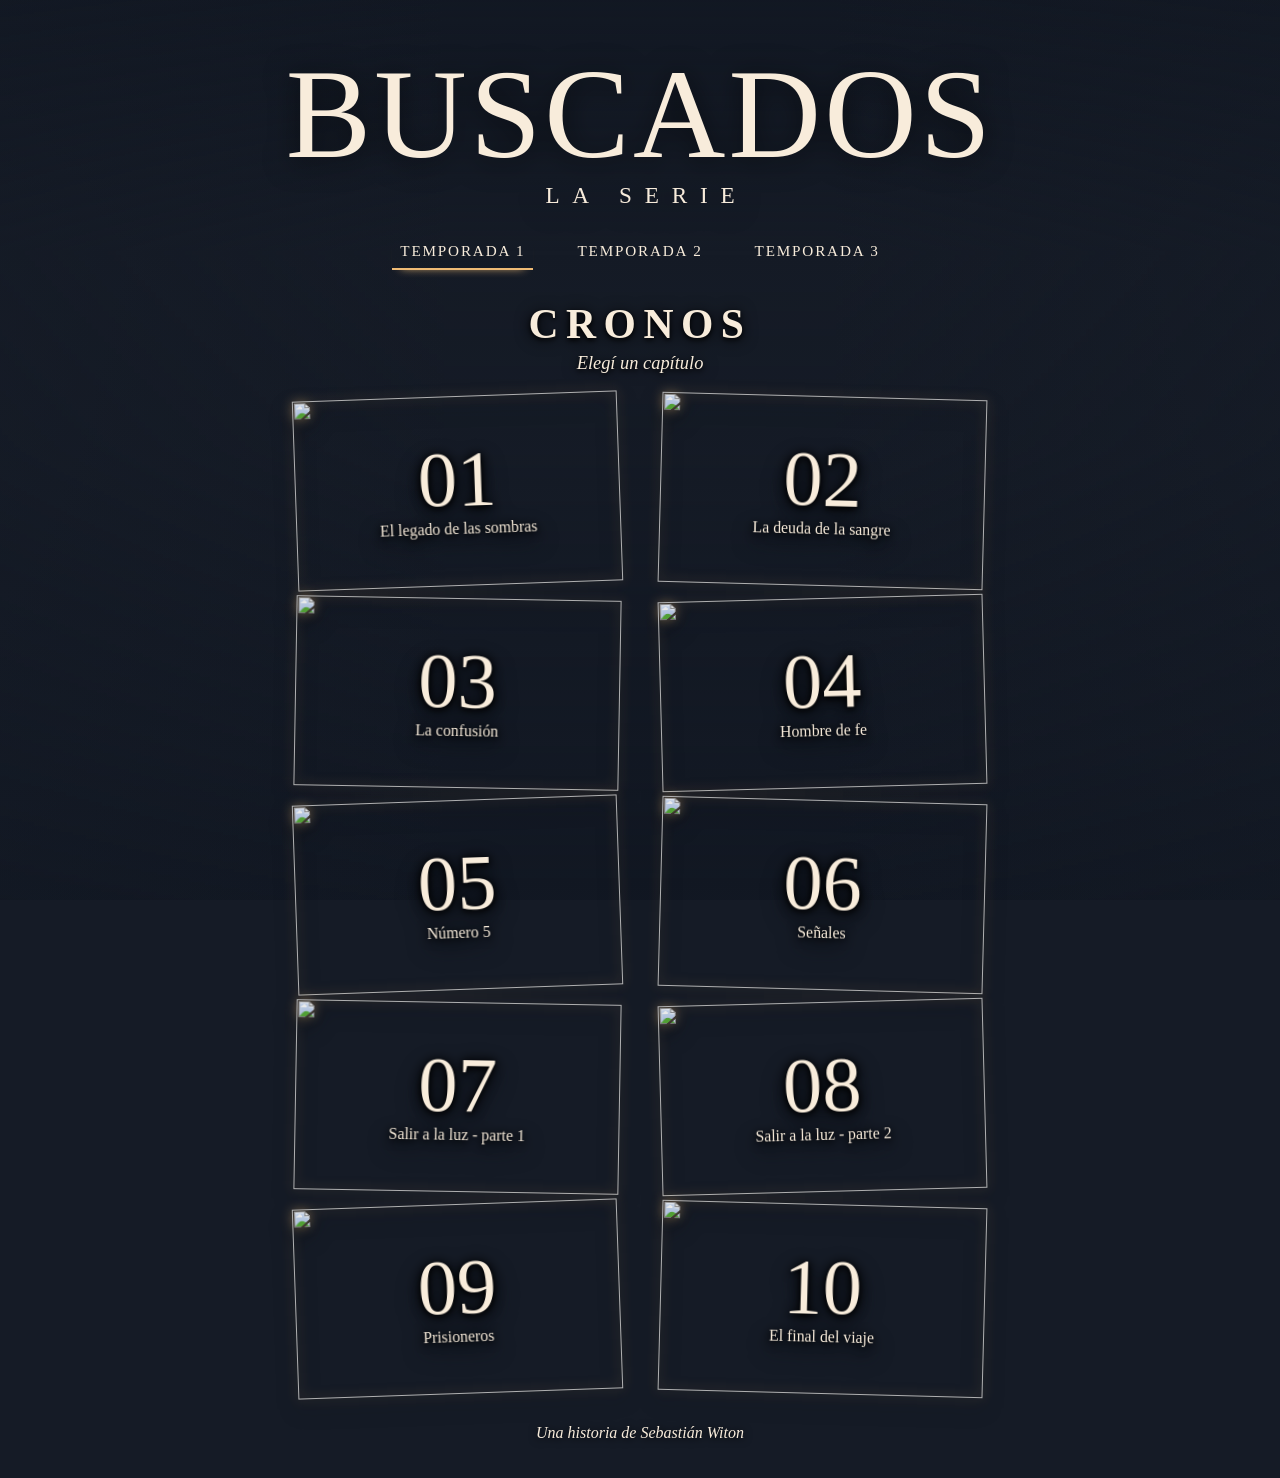
==== index.html @ e41c4802 "Add files via upload" ====
<!doctype html>
<html lang="es-AR">
<meta charset="utf-8">
<meta name="viewport" content="width=device-width,initial-scale=1">
<meta name="theme-color" content="#151b26">
<meta name="description" content="BUSCADOS, la serie. Tres temporadas de una historia de Sebastián Witon.">
<title>BUSCADOS — La serie</title>
<link rel="stylesheet" href="style.css">
<header class="mast">
 <a class="wordmark" href="#temporada/1" aria-label="Buscados, inicio">BUSCADOS<span>LA SERIE</span></a>
 <nav aria-label="Temporadas" id="seasons"></nav>
</header>
<div class="landscape" aria-hidden="true"></div>
<main id="catalog"></main>
<main id="reader" hidden></main>
<footer>Una historia de Sebastián Witon</footer>
<noscript>Activá JavaScript para abrir los capítulos.</noscript>
<script src="chapters.js" defer></script>
<script src="app.js" defer></script>
</html>
---- style.css ----
:root{color-scheme:dark;--ink:#f8ecdb;--accent:#efbb75;--rgb:239,187,117;--land:url(assets/land1.webp);font-family:Georgia,'Times New Roman',serif;background:#151b26;color:var(--ink)}
*{box-sizing:border-box}body{margin:0;min-height:100vh;isolation:isolate}.landscape{position:fixed;inset:0;z-index:-2;background-image:linear-gradient(180deg,#10162199 0%,transparent 28%,#151b2620 50%,#101621a8 100%),var(--land);background-size:cover;background-position:center 54%}.landscape:after{content:"";position:absolute;inset:0;background:linear-gradient(to right,#151b2640,transparent 35%,transparent 65%,#151b2640)}[hidden]{display:none!important}
a{color:inherit}button,a{-webkit-tap-highlight-color:transparent}a:focus-visible{outline:2px solid var(--accent);outline-offset:5px}.mast{text-align:center;padding:clamp(24px,5vw,60px) 10px 12px}.wordmark{display:inline-block;text-decoration:none;font-size:clamp(3rem,12vw,8rem);line-height:.85;letter-spacing:.025em;text-shadow:0 3px 28px #0009}.wordmark span{display:block;font-size:clamp(.85rem,2.7vw,1.45rem);letter-spacing:.55em;padding:.75em 0 .35em .55em}.mast nav{display:flex;justify-content:center;gap:clamp(4px,4vw,36px);margin-top:18px}.mast nav a{padding:10px 8px 8px;text-transform:uppercase;font-size:clamp(.72rem,2.8vw,.95rem);letter-spacing:.12em;text-decoration:none;border-bottom:2px solid transparent}.mast nav a[aria-current]{border-color:var(--accent);box-shadow:0 7px 10px -9px var(--accent)}
#catalog,#reader{max-width:840px;margin:auto;padding:0 18px}.intro{text-align:center;text-shadow:0 2px 15px #000,0 2px 5px #000}.intro h1{font-size:clamp(1.5rem,5vw,2.6rem);letter-spacing:.18em;text-transform:uppercase;margin:18px 0 5px}.intro p{font-size:1.15rem;font-style:italic;margin:0 0 22px}.grid{display:grid;grid-template-columns:repeat(2,minmax(0,1fr));gap:12px clamp(8px,4vw,40px);max-width:690px;margin:auto}.grid.odd .crystal:last-child{grid-column:1/-1;width:calc((100% - clamp(8px,4vw,40px))/2);justify-self:center}
.crystal{position:relative;min-height:clamp(116px,24vw,190px);display:grid;place-items:center;text-align:center;text-decoration:none;filter:drop-shadow(0 9px 9px #070a10ad);transition:transform .38s ease,filter .38s ease;transform:rotate(var(--tilt))}.crystal svg,.crystal .glass{position:absolute;inset:0;width:100%;height:100%;pointer-events:none}.crystal .glass{object-fit:fill;filter:drop-shadow(0 0 6px rgba(var(--rgb),.55))}.crystal .gemtext{position:relative;display:grid;gap:5px;width:79%;justify-items:center;text-shadow:0 2px 6px #000,0 0 12px #000}.number{font-size:clamp(2.5rem,8vw,4.9rem);line-height:.9}.name{font-size:clamp(.74rem,2.6vw,.99rem);line-height:1.15}.crystal:is(:hover,:focus-visible){transform:translateY(-7px) rotate(0) scale(1.035);filter:drop-shadow(0 4px 15px rgba(var(--rgb),.68))}.crystal:active{transform:scale(.97)}
.readbar,.readend{display:flex;align-items:center;gap:10px;justify-content:space-between;flex-wrap:wrap}.readbar{margin-top:18px}.pill{display:inline-block;padding:10px 15px;border-radius:99px;background:#14181eea;border:1px solid #dbbe8e6b;text-decoration:none;font-size:.94rem}.pill:hover{border-color:var(--accent)}.paper{margin:14px auto 20px;background:#151920f2;border:1px solid #dfc4914d;border-radius:17px;padding:clamp(20px,6vw,66px);box-shadow:0 18px 65px #0007;overflow:hidden}.eyebrow{font:600 .81rem system-ui,sans-serif;color:var(--accent);letter-spacing:.14em;text-transform:uppercase}.paper h1{font-size:clamp(2rem,7vw,3.85rem);line-height:1.04;margin:.25em 0 .48em}.script{max-width:62ch;margin:auto;font-size:clamp(1.08rem,3.3vw,1.25rem);line-height:1.65}.script p{margin:.72em 0;overflow-wrap:break-word}.script .time{color:var(--accent);margin-top:2.1em;font:600 .84rem system-ui,sans-serif;letter-spacing:.08em}.script .scene{font-weight:bold}.script .speaker{color:var(--accent);text-align:center;font:600 .92rem system-ui,sans-serif;letter-spacing:.07em;margin-bottom:.1em}.script .speech{margin:.12em 0 .9em;padding-inline:clamp(20px,8vw,83px)}figure{margin:1.5em 0}figure img{width:100%;height:auto;border-radius:8px;display:block}.readend{border-top:1px solid #dfc4914d;padding-top:20px;margin-top:36px}footer{text-align:center;font-style:italic;padding:30px 12px 36px;text-shadow:0 1px 8px #000}.arrive{animation:arrive .65s cubic-bezier(.19,.68,.28,1) both}@keyframes arrive{from{opacity:0;transform:translateY(12px)}to{opacity:1;transform:none}}.veil{position:fixed;inset:0;pointer-events:none;z-index:8;background:radial-gradient(ellipse at center,rgba(var(--rgb),.23),transparent 66%);animation:veil .68s ease-out both}@keyframes veil{0%,100%{opacity:0}28%{opacity:1}}
@media(prefers-reduced-motion:reduce){*,*::before,*::after{animation:none!important;transition:none!important;scroll-behavior:auto!important}}
[data-season="2"] .crystal .glass{filter:hue-rotate(153deg) saturate(.7) drop-shadow(0 0 6px #9ce2f066)}[data-season="3"] .crystal .glass{filter:hue-rotate(-14deg) saturate(1.2) drop-shadow(0 0 6px #ffae7366)}.crystal:hover .glass,.crystal:focus-visible .glass{opacity:1}.glass{opacity:.91}.paper{background:linear-gradient(145deg,#151920d9,#151920ef 38%,#151920f6)}
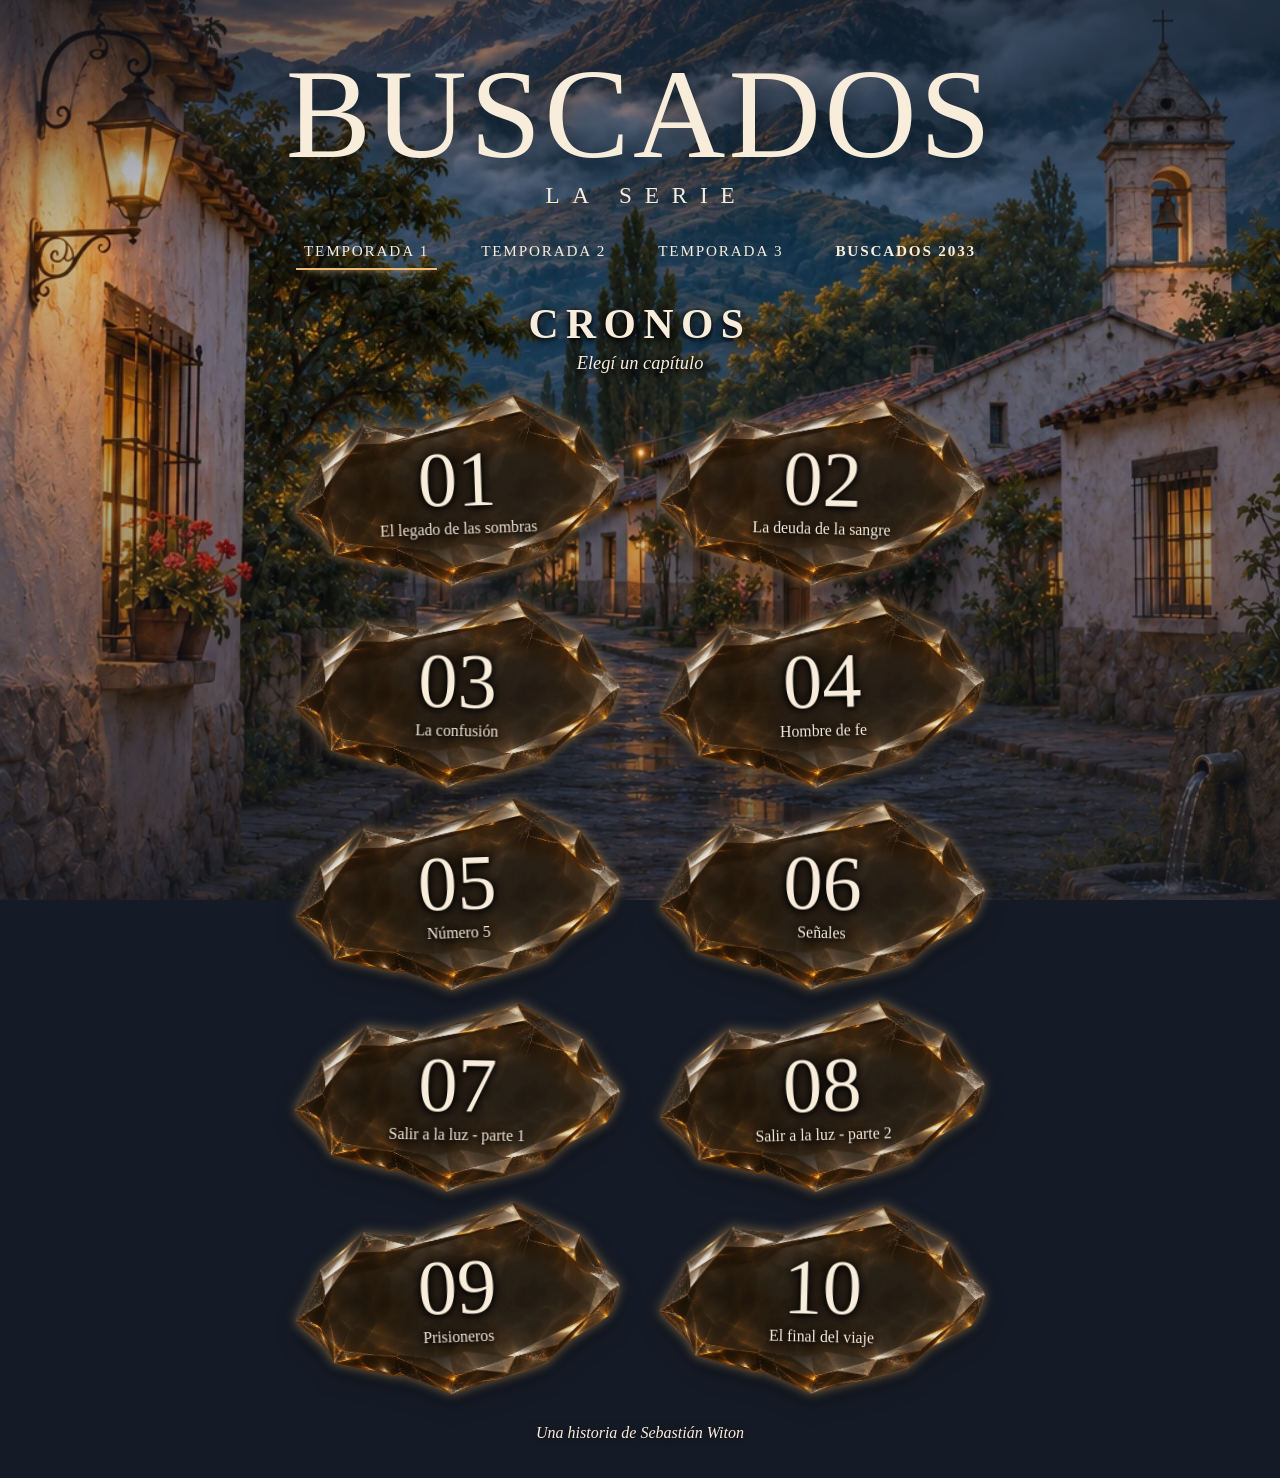
==== commit 73055da6: "Add files via upload" ====
--- a/index.html
+++ b/index.html
@@ -3,9 +3,20 @@
 <meta charset="utf-8">
 <meta name="viewport" content="width=device-width,initial-scale=1">
 <meta name="theme-color" content="#151b26">
-<meta name="description" content="BUSCADOS, la serie. Tres temporadas de una historia de Sebastián Witon.">
+<meta name="description" content="BUSCADOS, la serie. Las tres temporadas originales y BUSCADOS 2033, de Sebastián Witon.">
 <title>BUSCADOS — La serie</title>
-<link rel="stylesheet" href="style.css">
+<style>
+:root{color-scheme:dark;--ink:#f8ecdb;--accent:#efbb75;--rgb:239,187,117;--land:none;font-family:Georgia,'Times New Roman',serif;background:#151b26;color:var(--ink)}
+*{box-sizing:border-box}body{margin:0;min-height:100vh;isolation:isolate}.landscape{position:fixed;inset:0;z-index:-2;background-image:linear-gradient(180deg,#10162199 0%,transparent 28%,#151b2620 50%,#101621a8 100%),var(--land);background-size:cover;background-position:center 54%}.landscape:after{content:"";position:absolute;inset:0;background:linear-gradient(to right,#151b2640,transparent 35%,transparent 65%,#151b2640)}[hidden]{display:none!important}
+a{color:inherit}button,a{-webkit-tap-highlight-color:transparent}a:focus-visible{outline:2px solid var(--accent);outline-offset:5px}.mast{text-align:center;padding:clamp(24px,5vw,60px) 10px 12px}.wordmark{display:inline-block;text-decoration:none;font-size:clamp(3rem,12vw,8rem);line-height:.85;letter-spacing:.025em;text-shadow:0 3px 28px #0009}.wordmark span{display:block;font-size:clamp(.85rem,2.7vw,1.45rem);letter-spacing:.55em;padding:.75em 0 .35em .55em}.mast nav{display:flex;justify-content:center;gap:clamp(4px,4vw,36px);margin-top:18px}.mast nav a{padding:10px 8px 8px;text-transform:uppercase;font-size:clamp(.72rem,2.8vw,.95rem);letter-spacing:.12em;text-decoration:none;border-bottom:2px solid transparent}.mast nav a[aria-current]{border-color:var(--accent);box-shadow:0 7px 10px -9px var(--accent)}
+#catalog,#reader{max-width:840px;margin:auto;padding:0 18px}.intro{text-align:center;text-shadow:0 2px 15px #000,0 2px 5px #000}.intro h1{font-size:clamp(1.5rem,5vw,2.6rem);letter-spacing:.18em;text-transform:uppercase;margin:18px 0 5px}.intro p{font-size:1.15rem;font-style:italic;margin:0 0 22px}.grid{display:grid;grid-template-columns:repeat(2,minmax(0,1fr));gap:12px clamp(8px,4vw,40px);max-width:690px;margin:auto}.grid.odd .crystal:last-child{grid-column:1/-1;width:calc((100% - clamp(8px,4vw,40px))/2);justify-self:center}
+.crystal{position:relative;min-height:clamp(116px,24vw,190px);display:grid;place-items:center;text-align:center;text-decoration:none;filter:drop-shadow(0 9px 9px #070a10ad);transition:transform .38s ease,filter .38s ease;transform:rotate(var(--tilt))}.crystal svg,.crystal .glass{position:absolute;inset:0;width:100%;height:100%;pointer-events:none}.crystal .glass{object-fit:fill;filter:drop-shadow(0 0 6px rgba(var(--rgb),.55))}.crystal .gemtext{position:relative;display:grid;gap:5px;width:79%;justify-items:center;text-shadow:0 2px 6px #000,0 0 12px #000}.number{font-size:clamp(2.5rem,8vw,4.9rem);line-height:.9}.name{font-size:clamp(.74rem,2.6vw,.99rem);line-height:1.15}.crystal:is(:hover,:focus-visible){transform:translateY(-7px) rotate(0) scale(1.035);filter:drop-shadow(0 4px 15px rgba(var(--rgb),.68))}.crystal:active{transform:scale(.97)}
+.readbar,.readend{display:flex;align-items:center;gap:10px;justify-content:space-between;flex-wrap:wrap}.readbar{margin-top:18px}.pill{display:inline-block;padding:10px 15px;border-radius:99px;background:#14181eea;border:1px solid #dbbe8e6b;text-decoration:none;font-size:.94rem}.pill:hover{border-color:var(--accent)}.paper{margin:14px auto 20px;background:#151920f2;border:1px solid #dfc4914d;border-radius:17px;padding:clamp(20px,6vw,66px);box-shadow:0 18px 65px #0007;overflow:hidden}.eyebrow{font:600 .81rem system-ui,sans-serif;color:var(--accent);letter-spacing:.14em;text-transform:uppercase}.paper h1{font-size:clamp(2rem,7vw,3.85rem);line-height:1.04;margin:.25em 0 .48em}.script{max-width:62ch;margin:auto;font-size:clamp(1.08rem,3.3vw,1.25rem);line-height:1.65}.script p{margin:.72em 0;overflow-wrap:break-word}.script .time{color:var(--accent);margin-top:2.1em;font:600 .84rem system-ui,sans-serif;letter-spacing:.08em}.script .scene{font-weight:bold}.script .speaker{color:var(--accent);text-align:center;font:600 .92rem system-ui,sans-serif;letter-spacing:.07em;margin-bottom:.1em}.script .speech{margin:.12em 0 .9em;padding-inline:clamp(20px,8vw,83px)}figure{margin:1.5em 0}figure img{width:100%;height:auto;border-radius:8px;display:block}.readend{border-top:1px solid #dfc4914d;padding-top:20px;margin-top:36px}footer{text-align:center;font-style:italic;padding:30px 12px 36px;text-shadow:0 1px 8px #000}.arrive{animation:arrive .65s cubic-bezier(.19,.68,.28,1) both}@keyframes arrive{from{opacity:0;transform:translateY(12px)}to{opacity:1;transform:none}}.veil{position:fixed;inset:0;pointer-events:none;z-index:8;background:radial-gradient(ellipse at center,rgba(var(--rgb),.23),transparent 66%);animation:veil .68s ease-out both}@keyframes veil{0%,100%{opacity:0}28%{opacity:1}}
+@media(prefers-reduced-motion:reduce){*,*::before,*::after{animation:none!important;transition:none!important;scroll-behavior:auto!important}}
+[data-season="2"] .crystal .glass{filter:hue-rotate(153deg) saturate(.7) drop-shadow(0 0 6px #9ce2f066)}[data-season="3"] .crystal .glass{filter:hue-rotate(-14deg) saturate(1.2) drop-shadow(0 0 6px #ffae7366)}.crystal:hover .glass,.crystal:focus-visible .glass{opacity:1}.glass{opacity:.91}.paper{background:linear-gradient(145deg,#151920d9,#151920ef 38%,#151920f6)} 
+
+.mast nav{flex-wrap:wrap}.mast nav a{white-space:nowrap}.mast nav a:last-child{font-weight:bold}[data-season="4"] .landscape{filter:hue-rotate(-12deg) saturate(.75)}[data-season="4"] .crystal .glass{filter:hue-rotate(155deg) drop-shadow(0 0 7px #a9dcdd77)}@media(max-width:520px){.mast nav{column-gap:4px;row-gap:4px}.mast nav a{padding-inline:7px;font-size:clamp(.68rem,2.6vw,.83rem);letter-spacing:.07em}}
+</style>
 <header class="mast">
  <a class="wordmark" href="#temporada/1" aria-label="Buscados, inicio">BUSCADOS<span>LA SERIE</span></a>
  <nav aria-label="Temporadas" id="seasons"></nav>
@@ -15,6 +26,72 @@
 <main id="reader" hidden></main>
 <footer>Una historia de Sebastián Witon</footer>
 <noscript>Activá JavaScript para abrir los capítulos.</noscript>
-<script src="chapters.js" defer></script>
-<script src="app.js" defer></script>
+<script>
+window.BUSCADOS = [[{"title":"El legado de las sombras","blocks":[["time","00:00 – 01:20"],["scene","APERTURA – INT. DEPARTAMENTO DE FLORENCIA – NOCHE"],["text","NEGRO TOTAL."],["text","Primero escuchamos la lluvia. Después, un trueno."],["text","La imagen aparece de a poco: una ventana golpeada por el agua, luces de la ciudad deformadas detrás del vidrio y, reflejada en él, FLORENCIA. Está inmóvil, con la mirada perdida."],["text","La cámara se aleja lentamente. El departamento está casi a oscuras. Hay flores todavía envueltas, una prenda negra sobre una silla y un sobre del cementerio apoyado sobre la mesa."],["text","Flor sostiene una taza que ya está fría. No bebe."],["text","Otro trueno."],["text","Durante un segundo, la luz del departamento titila."],["text","Flor levanta la mirada."],["text","CORTE RÁPIDO."],["text","Un hombre mayor respirando con dificultad."],["text","CORTE."],["text","Una mano apretando la de Flor."],["text","CORTE."],["text","Un papel viejo con un nombre escrito varias veces: CRONOS."],["text","CORTE A NEGRO."],["text","Entra lentamente una música grave, íntima, con piano aislado y cuerdas muy bajas."],["text","Sobre negro aparece el título dorado:"],["text","BUSCADOS"],["text","Un brillo breve atraviesa una de las letras."],["text","CORTE."],["time","01:20 – 04:40"],["scene","INT. HABITACIÓN DEL TÍO – DÍAS ANTES – TARDE"],["text","Una habitación cargada de libros, carpetas viejas y recortes. No parece la guarida de un investigador, sino el cuarto de alguien que pasó demasiado tiempo intentando ordenar una obsesión."],["text","El TÍO DE FLOR está acostado. Se lo ve deteriorado, agotado. A un lado de la cama hay papeles con dibujos de piedras, símbolos y anotaciones sobre reliquias antiguas."],["text","Flor entra con un vaso de agua y medicamentos."],["speaker","FLOR"],["speech","Tenés que descansar."],["text","El hombre no la mira. Tiene los ojos clavados en una carpeta abierta."],["speaker","TÍO"],["speech","No queda tiempo."],["speaker","FLOR"],["speech","Eso venís diciendo hace semanas."],["speaker","TÍO"],["speech","Porque hace semanas que nadie me escucha."],["text","Flor deja el vaso con un golpe un poco más fuerte de lo necesario."],["speaker","FLOR"],["speech","Yo te escucho. El problema es que cada día me contás una historia distinta."],["text","El tío gira la cabeza hacia ella."],["speaker","TÍO"],["speech","No son historias."],["speaker","FLOR"],["speech","Piedras que eligen personas. Pactos. Guardianes. Lugares que nadie conoce..."],["speaker","TÍO"],["speech","Vos tampoco conocías Cronos."],["speaker","FLOR"],["speech","Porque probablemente no existe."],["text","El hombre intenta incorporarse. Flor se acerca enseguida para ayudarlo."],["speaker","TÍO"],["speech","Existe."],["text","Pausa."],["speaker","TÍO"],["speech","Y ojalá nunca hubiese tenido que hablarte de ese lugar."],["text","Flor lo acomoda contra la almohada."],["speaker","FLOR"],["speech","Entonces no hablemos."],["speaker","TÍO"],["speech","Flor..."],["text","Ella intenta apartarse, pero él le toma la muñeca."],["speaker","TÍO"],["speech","Prometeme que cuando llegue el momento no vas a ignorar lo que veas."],["speaker","FLOR"],["speech","¿Qué voy a ver?"],["text","El hombre mira hacia los papeles."],["speaker","TÍO"],["speech","Algo que pensé que iba a terminar conmigo."],["speaker","FLOR"],["speech","No entiendo."],["speaker","TÍO"],["speech","Todavía no."],["text","Flor lo observa con una mezcla de preocupación y cansancio."],["speaker","FLOR"],["speech","¿Por qué vos? ¿Qué tenés que ver con todo esto?"],["text","El tío tarda demasiado en responder."],["speaker","TÍO"],["speech","Cometí errores."],["speaker","FLOR"],["speech","¿Qué errores?"],["speaker","TÍO"],["speech","Dejé pasar demasiado tiempo."],["text","Tose. Flor le alcanza el vaso."],["speaker","FLOR"],["speech","Basta por hoy."],["text","El tío bebe apenas."],["speaker","TÍO"],["speech","No. Hoy no."],["text","Saca fuerzas de donde casi no le quedan."],["speaker","TÍO"],["speech","Si alguna vez alguien te habla del diamante... escuchalo."],["text","Flor lo mira fijo."],["speaker","FLOR"],["speech","¿Qué diamante?"],["text","Él cierra los ojos. Parece haberse quedado dormido."],["speaker","FLOR"],["speech","Tío."],["text","Nada."],["text","Flor mira la carpeta. La cierra sin leerla."],["time","04:40 – 06:50"],["scene","INT. HABITACIÓN DEL TÍO – NOCHE"],["text","La misma habitación, horas después. Afuera llueve suavemente."],["text","El sonido de un reloj ocupa el silencio."],["text","Flor está sentada junto a la cama. El tío abre los ojos."],["speaker","TÍO"],["speech","Flor..."],["text","Ella se inclina."],["speaker","FLOR"],["speech","Estoy acá."],["text","El hombre busca su mano y la aprieta con una fuerza inesperada."],["speaker","TÍO"],["speech","No dejes que caiga en manos equivocadas."],["text","Flor frunce el ceño."],["speaker","FLOR"],["speech","¿Qué cosa?"],["speaker","TÍO"],["speech","El diamante."],["text","Él respira con dificultad."],["speaker","TÍO"],["speech","Está en Cronos."],["speaker","FLOR"],["speech","Otra vez Cronos..."],["speaker","TÍO"],["speech","Prometeme que vas a ir."],["text","Flor lo mira, incómoda."],["speaker","FLOR"],["speech","No podés pedirme que vaya a buscar algo que ni siquiera sé qué es."],["speaker","TÍO"],["speech","Es la única forma de salvarnos."],["speaker","FLOR"],["speech","¿Salvarnos de qué?"],["text","El tío no responde."],["speaker","FLOR"],["speech","Decime de qué."],["text","Él la mira directamente."],["speaker","TÍO"],["speech","Tenés que traerlo cueste lo que cueste."],["text","Flor siente miedo por primera vez. No por la historia, sino por la certeza en la mirada del hombre."],["speaker","FLOR"],["speech","¿Por qué yo?"],["text","Una pausa larga."],["speaker","TÍO"],["speech","Porque después de mí... te van a buscar a vos."],["text","Flor queda inmóvil."],["speaker","FLOR"],["speech","¿Quiénes?"],["text","El tío abre la boca, pero no llega a responder."],["text","Su mano pierde fuerza."],["speaker","FLOR"],["speech","Tío."],["text","Flor se acerca."],["speaker","FLOR"],["speech","Tío, mirame."],["text","El reloj sigue avanzando."],["text","El hombre exhala por última vez."],["text","Flor permanece sentada, todavía sosteniéndole la mano."],["text","No llora enseguida."],["text","Solo cuando comprende que ya no habrá respuesta, baja la cabeza sobre la cama."],["text","CORTE A NEGRO."],["time","06:50 – 08:20"],["scene","EXT. CEMENTERIO – TARDE"],["text","Cielo cubierto. Tierra húmeda."],["text","Un pequeño grupo de personas rodea una tumba recién abierta."],["text","Flor viste de negro. No presta atención a las palabras de despedida."],["text","Mira el ataúd descender."],["text","Las frases del tío regresan fragmentadas en su cabeza."],["speaker","TÍO (V.O.)"],["speech","Está en Cronos."],["speaker","TÍO (V.O.)"],["speech","No dejes que caiga en manos equivocadas."],["speaker","TÍO (V.O.)"],["speech","Te van a buscar a vos."],["text","Un puñado de tierra cae sobre la madera."],["text","Flor cierra los ojos."],["text","Cuando todos comienzan a retirarse, ella se queda."],["text","Mira la lápida todavía provisoria."],["speaker","FLOR"],["speech","¿Qué me estabas queriendo decir?"],["text","El viento mueve las ramas de los árboles."],["text","Nada responde."],["text","Flor se da vuelta para irse."],["text","A unos metros, cree ver a una MUJER MAYOR observándola entre las lápidas."],["text","Parpadea."],["text","Ya no hay nadie."],["text","Flor mira alrededor."],["text","Se obliga a seguir caminando."],["time","08:20 – 10:15"],["scene","INT. DEPARTAMENTO DE FLORENCIA – NOCHE"],["text","La tormenta de la apertura ya está sobre la ciudad."],["text","Flor entra al departamento, cierra la puerta y apoya las llaves."],["text","El silencio es brutal después del cementerio."],["text","Deja el abrigo mojado. En la mesa tiene una caja con algunas pertenencias de su tío."],["text","Duda antes de abrirla."],["text","Dentro hay fotografías familiares, un reloj, papeles doblados y una pequeña libreta."],["text","Flor hojea la libreta."],["text","No hay una explicación ordenada. Solo nombres, fechas, símbolos y frases sueltas."],["text","En varias páginas aparece la misma palabra: CRONOS."],["text","Flor pasa otra hoja."],["text","Un dibujo simple: cinco marcas alrededor de una forma geométrica brillante."],["text","Debajo: «No puede pertenecer a uno solo»."],["text","Flor resopla, frustrada."],["speaker","FLOR"],["speech","¿Qué hiciste?"],["text","Busca Cronos en el teléfono. Aparecen resultados confusos, lugares con nombres parecidos, mapas viejos y referencias poco claras."],["text","Nada que explique la obsesión."],["text","Un trueno sacude los vidrios."],["text","La luz titila."],["text","Flor mira hacia arriba."],["speaker","FLOR"],["speech","No, por favor."],["text","Las luces vuelven."],["text","Ella continúa revisando la caja."],["text","Encuentra un recorte muy antiguo sobre una joya desaparecida, sin fotografía clara."],["text","La luz vuelve a titilar."],["text","Esta vez tarda más en estabilizarse."],["text","El teléfono pierde señal."],["text","Flor lo golpea suavemente contra la palma."],["speaker","FLOR"],["speech","Dale..."],["text","La temperatura del departamento parece caer de golpe."],["text","Flor frota sus brazos."],["text","Se acerca a una ventana para comprobar si quedó abierta."],["text","Está cerrada."],["text","Su respiración empieza a verse apenas en el aire."],["text","Las luces se apagan."],["time","10:15 – 13:45"],["scene","INT. DEPARTAMENTO DE FLORENCIA – CONTINUACIÓN"],["text","OSCURIDAD."],["text","Flor enciende la linterna del teléfono."],["text","La pantalla parpadea y se apaga."],["speaker","FLOR"],["speech","Buenísimo."],["text","Busca a tientas un encendedor."],["text","Un sonido leve detrás de ella."],["text","Como una tela rozando el piso."],["text","Flor se queda quieta."],["speaker","FLOR"],["speech","¿Hola?"],["text","Silencio."],["text","Vuelve a escucharlo."],["text","Se da vuelta."],["text","En el centro de la sala empieza a formarse una silueta."],["text","No aparece de golpe. Primero es una mancha más oscura que la oscuridad. Después adquiere volumen."],["text","Una mujer mayor."],["text","CALIXTA."],["text","Lleva ropa de otra época, gastada, real, sin aspecto divino. En el pecho se distingue una antigua herida mortal, con una tenue fosforescencia alrededor."],["text","Flor retrocede hasta chocar contra una silla."],["speaker","FLOR"],["speech","¿Quién sos?"],["text","Calixta no avanza."],["speaker","CALIXTA"],["speech","No temas, Florencia."],["speaker","FLOR"],["speech","¿Cómo sabés mi nombre?"],["speaker","CALIXTA"],["speech","Porque te estaban esperando."],["text","Flor mira hacia la puerta."],["speaker","FLOR"],["speech","No te acerques."],["speaker","CALIXTA"],["speech","No vine a hacerte daño."],["speaker","FLOR"],["speech","Entonces andate."],["text","Calixta observa la caja con las cosas del tío."],["speaker","CALIXTA"],["speech","Él intentó prepararte."],["text","Flor se queda helada."],["speaker","FLOR"],["speech","¿Conocías a mi tío?"],["speaker","CALIXTA"],["speech","Conocía su lugar en esta historia."],["speaker","FLOR"],["speech","¿Qué historia?"],["text","Calixta la mira con tristeza."],["speaker","CALIXTA"],["speech","Una que empezó mucho antes que vos. Y que todavía no terminó."],["speaker","FLOR"],["speech","Si esto es alguna clase de broma..."],["speaker","CALIXTA"],["speech","Mi tiempo terminó."],["text","Pausa."],["speaker","CALIXTA"],["speech","Pero el tuyo apenas comienza."],["text","Flor traga saliva."],["text","Calixta abre lentamente una mano."],["text","Sobre su palma aparece un dije metálico."],["text","Viejo. Oscuro. Pesado."],["text","Tiene grabada una inscripción."],["speaker","FLOR"],["speech","¿Qué es eso?"],["speaker","CALIXTA"],["speech","Tu señal."],["text","El dije se eleva apenas."],["text","Flor da otro paso hacia atrás."],["speaker","FLOR"],["speech","No."],["text","La pieza avanza lentamente por el aire."],["speaker","FLOR"],["speech","¡No!"],["text","El dije llega hasta ella y cae contra su pecho."],["text","Flor lo atrapa por reflejo."],["text","Está helado."],["text","Un segundo después, quema."],["speaker","FLOR"],["speech","¡Ah!"],["text","Lo suelta, pero la cadena ya ha quedado alrededor de su cuello."],["text","Flor lo toma con ambas manos."],["text","En la inscripción puede distinguir una palabra: UNO."],["speaker","FLOR"],["speech","Sacámelo."],["speaker","CALIXTA"],["speech","No puedo."],["speaker","FLOR"],["speech","¡Sacámelo!"],["speaker","CALIXTA"],["speech","El diamante te eligió."],["text","Flor se queda quieta."],["speaker","FLOR"],["speech","El diamante..."],["text","Por primera vez, las palabras del tío y la presencia de Calixta forman parte de la misma cosa."],["speaker","FLOR"],["speech","¿Qué tiene que ver mi tío con vos?"],["speaker","CALIXTA"],["speech","Hizo lo que pudo con el tiempo que tuvo."],["speaker","FLOR"],["speech","No me alcanza."],["speaker","CALIXTA"],["speech","Lo sé."],["text","Calixta mira el dije."],["speaker","CALIXTA"],["speech","Ve a Cronos."],["speaker","FLOR"],["speech","¿Para qué?"],["speaker","CALIXTA"],["speech","Cumplí el pacto de los Cinco."],["speaker","FLOR"],["speech","¿Cinco qué?"],["text","La figura de Calixta comienza a perder densidad."],["speaker","FLOR"],["speech","¡Esperá!"],["speaker","CALIXTA"],["speech","No vayas por poder."],["speaker","FLOR"],["speech","¡Decime qué tengo que hacer!"],["speaker","CALIXTA"],["speech","Encontrá a los demás."],["text","La voz empieza a volverse lejana."],["speaker","FLOR"],["speech","¿Quiénes son los demás?"],["text","Calixta desaparece."],["text","Solo queda el sonido de la lluvia."],["text","Las luces vuelven de golpe."],["image","assets/t1-p17.webp"],["text","Flor queda sola en medio de la sala."],["text","En el aire permanece un olor extraño: tierra mojada y ceniza."],["time","13:45 – 15:30"],["scene","INT. DEPARTAMENTO DE FLORENCIA – MÁS TARDE"],["text","Flor está sentada en el suelo, contra la pared."],["text","Tiene el dije en la mano."],["text","Lo mira durante largo rato."],["text","Intenta abrir la cadena. No puede."],["text","Busca una pinza, prueba otra vez. Nada."],["text","Finalmente se detiene."],["text","Mira la caja de su tío."],["text","Abre la libreta en la página donde figura Cronos."],["text","Luego mira el dije."],["speaker","FLOR"],["speech","Uno."],["text","Pasa el dedo por la inscripción."],["text","Respira hondo."],["text","Toma el teléfono. Vuelve a buscar."],["text","Esta vez no intenta averiguar si la historia es verdadera."],["text","Busca cómo llegar."],["text","Aparece una combinación de rutas y un servicio de ómnibus que pasa por una localidad cercana."],["text","Flor memoriza la información."],["text","Va hacia un placard."],["text","Saca un bolso."],["text","Empieza a guardar ropa."],["text","Se detiene."],["text","Abre un cajón cerrado."],["text","Dentro hay una pistola."],["text","La contempla unos segundos."],["text","La toma, comprueba que esté asegurada y la guarda en el fondo del bolso."],["text","Encima coloca la libreta de su tío."],["text","Cierra el cierre."],["text","En el espejo se ve distinta. No más segura. Solo decidida."],["speaker","FLOR"],["speech","Voy a ir."],["text","Mira el dije."],["speaker","FLOR"],["speech","Pero no por ustedes."],["text","Pausa."],["speaker","FLOR"],["speech","Por él."],["time","15:30 – 17:10"],["scene","EXT. TERMINAL DE ÓMNIBUS – AMANECER"],["text","La tormenta terminó."],["text","El cielo empieza a aclarar."],["text","Flor baja de un taxi frente a la terminal con el bolso al hombro."],["text","Hay poca gente. Cafés abriendo. Colectivos encendidos. Anuncios metálicos por altavoz."],["text","Flor camina hasta una ventanilla."],["speaker","EMPLEADA"],["speech","¿Destino?"],["text","Flor duda un instante."],["speaker","FLOR"],["speech","Cronos."],["text","La empleada la mira."],["speaker","EMPLEADA"],["speech","No llegamos hasta Cronos. Te puedo dejar en el cruce. De ahí vas a tener que seguir por tu cuenta."],["text","Flor mira el dije, oculto parcialmente bajo la ropa."],["speaker","FLOR"],["speech","Está bien."],["text","La empleada imprime el pasaje."],["text","Flor lo toma."],["text","Primer plano: destino intermedio, horario de salida, asiento."],["text","Flor camina hacia el micro."],["text","Antes de subir, mira hacia atrás."],["text","Entre la gente cree distinguir por un instante a Calixta."],["text","Una persona pasa frente a cámara."],["text","Cuando vuelve a mirar, ya no está."],["text","Flor sube."],["text","Se sienta junto a la ventana."],["text","Apoya el bolso sobre sus piernas."],["text","Dentro del bolso, debajo de la ropa, está la pistola."],["text","Sobre su pecho, el dije."],["text","El motor arranca."],["text","El colectivo sale lentamente de la terminal."],["text","Flor observa cómo la ciudad queda atrás."],["text","En otra fila, fuera de foco, se distingue la silueta de un joven que todavía no conocemos bien."],["text","No revelamos su rostro."],["text","Flor apoya la frente contra el vidrio."],["speaker","TÍO (V.O.)"],["speech","Está en Cronos."],["text","Flor cierra los ojos."],["text","CORTE A NEGRO."],["text","Un sonido metálico muy leve."],["text","El dije parece emitir un único pulso de luz."],["text","BUSCADOS"],["text","FIN DEL CAPÍTULO 1"]]},{"title":"La deuda de la sangre","blocks":[["time","00:00 – 01:10"],["scene","APERTURA – EXT. BARRIO – AMANECER"],["text","NEGRO TOTAL."],["text","Escuchamos una persiana metálica subir, un colectivo frenando y el ruido lejano de una avenida."],["text","Aparece MATÍAS caminando por un barrio todavía medio dormido. Lleva ropa de trabajo, una mochila gastada y una bolsa con pan."],["text","La cámara lo sigue desde atrás. No camina como alguien que vuelve de una fiesta, sino como alguien que ya lleva horas despierto."],["text","Pasa frente a un kiosco cerrado, una cancha vacía y varias casas apretadas unas contra otras."],["text","Su teléfono vibra."],["text","Mati mira la pantalla. Una notificación de deuda vencida. La descarta."],["text","Otra: un mensaje de su hermano menor."],["speaker","HERMANO MENOR (MENSAJE)"],["speech","¿Traés leche?"],["text","Mati sonríe apenas."],["speaker","MATI (MENSAJE)"],["speech","Sí. Y pan."],["text","Guarda el teléfono."],["text","La música entra lentamente: percusión muy baja, cuerdas graves y unas pocas notas de piano."],["text","Sobre negro aparece el título dorado:"],["text","BUSCADOS"],["text","CORTE."],["time","01:10 – 03:40"],["scene","INT. CASA DE MATÍAS – MAÑANA"],["text","La casa es modesta, ordenada dentro de lo posible. Se nota que todo se usa y nada sobra."],["text","Mati entra sin hacer ruido."],["text","Uno de sus hermanos duerme en un sillón. Otro está sentado en la mesa haciendo tarea. El menor aparece despeinado desde un pasillo."],["speaker","HERMANO MENOR"],["speech","¿Trajiste?"],["text","Mati levanta la bolsa."],["speaker","MATI"],["speech","¿Qué pensabas?"],["text","El chico le quita la leche y el pan con entusiasmo."],["speaker","HERMANO MEDIO"],["speech","No durmió."],["speaker","MATI"],["speech","¿Quién?"],["speaker","HERMANO MEDIO"],["speech","Él."],["text","Señala al que duerme en el sillón."],["speaker","MATI"],["speech","¿Por qué?"],["speaker","HERMANO MEDIO"],["speech","Porque escuchó un auto afuera toda la noche."],["text","Mati mira hacia la ventana."],["speaker","MATI"],["speech","Hay autos afuera todas las noches."],["text","Lo dice rápido, casi automático."],["text","Abre una alacena. Está casi vacía."],["text","Cuenta billetes."],["text","Separa dinero para comida y otro pequeño montón para servicios."],["text","No alcanza."],["speaker","HERMANO MENOR"],["speech","¿Hoy trabajás otra vez?"],["speaker","MATI"],["speech","Un rato."],["speaker","HERMANO MENOR"],["speech","Siempre decís un rato."],["text","Mati sonríe, pero la frase le pesa."],["speaker","MATI"],["speech","Porque soy malísimo calculando."],["text","El chico se ríe."],["text","Mati sirve desayuno."],["speaker","HERMANO MEDIO"],["speech","Podría buscar algo después de la escuela."],["text","Mati se gira enseguida."],["speaker","MATI"],["speech","No."],["speaker","HERMANO MEDIO"],["speech","Pero..."],["speaker","MATI"],["speech","Vos estudiás."],["text","Pausa."],["speaker","MATI"],["speech","De lo demás me ocupo yo."],["text","El hermano baja la mirada."],["text","Mati le despeina el pelo."],["speaker","MATI"],["speech","¿Estamos?"],["text","El chico asiente."],["time","03:40 – 05:40"],["scene","EXT./INT. TRABAJOS DE MATI – DÍA"],["text","Montaje de la rutina de Mati."],["text","Carga cajas en un depósito."],["text","Ayuda a descargar bolsas de un camión."],["text","Limpia herramientas."],["text","Recibe dinero en efectivo de manos de un encargado."],["text","Lo cuenta."],["text","Es poco."],["speaker","ENCARGADO"],["speech","Mañana quizá haya más."],["speaker","MATI"],["speech","¿Seguro?"],["speaker","ENCARGADO"],["speech","Dije quizá."],["text","Mati guarda el dinero."],["text","En otro trabajo improvisado, lleva materiales por un pasillo estrecho."],["text","Su teléfono vuelve a vibrar."],["text","Número desconocido."],["text","Lo deja sonar."],["text","Vuelve a vibrar."],["text","Mismo número."],["text","Mati contesta."],["speaker","MATI"],["speech","¿Hola?"],["text","Silencio."],["speaker","MATI"],["speech","¿Quién habla?"],["text","Del otro lado solo se escucha una respiración."],["text","La llamada se corta."],["text","Mati mira la pantalla."],["text","Bloquea el número."],["text","CORTE."],["time","05:40 – 08:20"],["scene","EXT. CALLE DEL BARRIO / INT. CASA – NOCHE"],["text","Mati vuelve caminando. Lleva una bolsa pequeña con comida."],["text","Al acercarse a su casa, disminuye el paso."],["text","La puerta está entreabierta."],["text","Se queda inmóvil."],["text","Mira las ventanas."],["text","No hay movimiento."],["text","Deja la bolsa en el piso."],["text","Entra lentamente."],["text","La sala está en silencio."],["text","Entonces ve a sus tres hermanos juntos contra una pared."],["text","Tres HOMBRES ARMADOS los rodean."],["text","El CABECILLA está sentado en una silla como si la casa le perteneciera."],["speaker","CABECILLA"],["speech","Por fin."],["text","Mati mira a sus hermanos."],["speaker","MATI"],["speech","¿Están bien?"],["speaker","CABECILLA"],["speech","Te estoy hablando."],["text","Mati avanza un paso."],["text","Uno de los hombres le bloquea el camino."],["speaker","MATI"],["speech","Sacalos de esto."],["speaker","CABECILLA"],["speech","Eso depende de vos."],["text","El cabecilla se levanta."],["text","Camina despacio hasta Mati."],["speaker","CABECILLA"],["speech","Hace rato que tenés problemas que no podés pagar."],["speaker","MATI"],["speech","Yo no les debo nada."],["speaker","CABECILLA"],["speech","No todo se paga con plata."],["text","Mati aprieta los puños."],["speaker","MATI"],["speech","¿Qué quieren?"],["text","El cabecilla saca un arma."],["text","Le apoya el caño en la frente."],["text","Los hermanos de Mati se tensan."],["speaker","HERMANO MENOR"],["speech","¡Mati!"],["speaker","MATI"],["speech","Está bien. No pasa nada."],["text","No aparta los ojos del cabecilla."],["speaker","CABECILLA"],["speech","Sé lo que buscás y sé lo que vale."],["text","Mati frunce el ceño."],["speaker","MATI"],["speech","No sé de qué hablás."],["speaker","CABECILLA"],["speech","Hay un diamante enterrado en un pueblo olvidado."],["text","Pausa."],["speaker","CABECILLA"],["speech","Cronos."],["text","El nombre no significa nada para Mati."],["speaker","MATI"],["speech","Nunca escuché ese lugar."],["speaker","CABECILLA"],["speech","Lo vas a escuchar."],["text","El arma sigue contra su frente."],["speaker","CABECILLA"],["speech","Me traés esa piedra..."],["text","Mira hacia los hermanos."],["speaker","CABECILLA"],["speech","...o el próximo trabajo que vas a tener va a ser cavar tres tumbas."],["text","Mati intenta lanzarse sobre él."],["text","Dos hombres lo sujetan."],["speaker","MATI"],["speech","¡Hijo de puta!"],["speaker","CABECILLA"],["speech","Pensá antes de hacerte el héroe."],["text","El cabecilla acerca el rostro."],["speaker","CABECILLA"],["speech","Tenés pocos días."],["text","Retira el arma."],["text","Hace una seña."],["text","Los tres hombres empiezan a salir."],["speaker","CABECILLA"],["speech","Cronos."],["text","Antes de cerrar la puerta, mira a Mati."],["speaker","CABECILLA"],["speech","No me hagas volver."],["text","La puerta se cierra."],["text","Silencio."],["text","Mati corre hacia sus hermanos."],["time","08:20 – 10:10"],["scene","INT. CASA DE MATÍAS – MÁS TARDE"],["text","Uno de los hermanos tiene una pequeña marca en la cara. Mati se la limpia con una gasa."],["speaker","MATI"],["speech","¿Les hicieron algo más?"],["speaker","HERMANO MEDIO"],["speech","No."],["speaker","MATI"],["speech","¿Seguro?"],["text","Los tres asienten."],["text","Mati mira la puerta."],["text","Traba la cerradura."],["text","Después coloca una silla debajo del picaporte."],["speaker","HERMANO MAYOR"],["speech","¿Quiénes eran?"],["speaker","MATI"],["speech","Gente equivocada."],["speaker","HERMANO MAYOR"],["speech","¿Qué diamante?"],["text","Mati no responde."],["speaker","HERMANO MEDIO"],["speech","¿Vas a ir?"],["speaker","MATI"],["speech","No voy a hacer nada."],["text","Los tres lo miran."],["speaker","MATI"],["speech","Van a dormir. Mañana vemos."],["speaker","HERMANO MENOR"],["speech","Pero dijeron que..."],["speaker","MATI"],["speech","No les va a pasar nada."],["text","Se agacha frente a él."],["speaker","MATI"],["speech","¿Me escuchaste?"],["text","El chico asiente."],["speaker","MATI"],["speech","Nada."],["text","Abraza a los tres."],["text","Pero detrás de ellos, Mati tiene los ojos abiertos."],["text","Él mismo no cree lo que acaba de prometer."],["time","10:10 – 11:50"],["scene","INT. CASA DE MATÍAS – MADRUGADA"],["text","La casa está en silencio."],["text","Los hermanos duermen juntos en una habitación."],["text","Mati está sentado en la cocina."],["text","Tiene una taza de café delante, intacta."],["text","En una hoja escribió una sola palabra:"],["text","CRONOS"],["text","Busca en el teléfono."],["text","Hay referencias dispersas, mapas viejos, caminos secundarios."],["text","Nada explica el diamante."],["text","Mati se frota los ojos."],["text","Mira hacia la habitación de sus hermanos."],["text","Saca un pequeño papel con las cuentas del mes."],["text","Lo arruga."],["text","El reloj pasa de medianoche."],["text","Una corriente fría atraviesa la cocina."],["text","Mati mira hacia la ventana."],["text","Está cerrada."],["text","Otra corriente."],["text","La cortina se mueve."],["speaker","MATI"],["speech","¿Qué carajo...?"],["text","Se levanta."],["text","La luz del pasillo titila."],["text","Mati toma un cuchillo de la cocina."],["text","Camina lentamente."],["text","Una luz azulada empieza a formarse frente a él."],["time","11:50 – 14:35"],["scene","INT. CASA DE MATÍAS – CONTINUACIÓN"],["text","La luz toma forma humana."],["text","LUNA aparece frente a Mati."],["text","No parece una diosa ni una criatura fantástica. Es una mujer de unos treinta y dos años, con ropa de otra época, marcada por el cansancio y por algo que ocurrió mucho tiempo atrás."],["text","Mati apunta con el cuchillo."],["speaker","MATI"],["speech","No te acerques."],["speaker","LUNA"],["speech","No estás solo en esta batalla, Matías."],["text","Mati se queda helado al escuchar su nombre."],["speaker","MATI"],["speech","¿Quién sos?"],["speaker","LUNA"],["speech","Alguien que no tuvo tiempo de terminar lo que empezó."],["speaker","MATI"],["speech","¿Cómo entraste?"],["text","Luna mira alrededor."],["speaker","LUNA"],["speech","No entré."],["text","Mati respira más rápido."],["speaker","MATI"],["speech","Estoy soñando."],["speaker","LUNA"],["speech","Ojalá."],["text","Luna observa hacia la habitación donde duermen los hermanos."],["speaker","LUNA"],["speech","Tu corazón fue probado por el sacrificio y el amor a los tuyos."],["speaker","MATI"],["speech","No metas a mis hermanos en esto."],["speaker","LUNA"],["speech","Ya los metieron."],["text","Mati baja apenas el cuchillo."],["speaker","MATI"],["speech","¿Conocés a esos tipos?"],["speaker","LUNA"],["speech","Conozco lo que buscan."],["text","Mati entiende."],["speaker","MATI"],["speech","El diamante."],["text","Luna asiente."],["speaker","MATI"],["speech","¿Existe?"],["speaker","LUNA"],["speech","Sí."],["speaker","MATI"],["speech","¿Dónde?"],["speaker","LUNA"],["speech","Cronos."],["text","Mati suelta una risa nerviosa."],["speaker","MATI"],["speech","Claro."],["speaker","LUNA"],["speech","No vayas por ellos."],["speaker","MATI"],["speech","Si no voy, matan a mi familia."],["speaker","LUNA"],["speech","Vas a ir."],["text","Luna extiende una mano."],["text","Sobre su palma aparece un dije de plata oscura."],["text","Mati lo observa."],["speaker","MATI"],["speech","¿Qué es?"],["speaker","LUNA"],["speech","Tu señal."],["text","Luna deja caer el dije sobre las manos temblorosas de Mati."],["text","Tiene una inscripción antigua equivalente a DOS."],["text","Mati intenta soltarlo, pero se queda mirándolo."],["speaker","LUNA"],["speech","El Diamante de Dios llama a sus protectores."],["speaker","MATI"],["speech","Yo no protejo diamantes."],["text","Mira hacia la habitación."],["speaker","MATI"],["speech","Protejo a ellos."],["speaker","LUNA"],["speech","Por eso te eligió."],["text","Mati levanta la mirada."],["speaker","LUNA"],["speech","Tu camino te llevará a Cronos. Pero no por la codicia de los hombres que amenazan tu hogar."],["speaker","MATI"],["speech","No tengo otra razón para ir."],["speaker","LUNA"],["speech","La vas a encontrar."],["text","Pausa."],["speaker","LUNA"],["speech","Encontrá a los demás."],["speaker","MATI"],["speech","¿Qué demás?"],["text","La figura de Luna empieza a desvanecerse."],["speaker","MATI"],["speech","¡Esperá!"],["speaker","LUNA"],["speech","No confíes en cualquiera que quiera la piedra."],["speaker","MATI"],["speech","¿Quiénes son los otros?"],["text","Luna desaparece."],["image","assets/t1-p36.webp"],["text","La luz azul se extingue."],["text","Mati queda solo."],["text","En su mano, el dije sigue ahí."],["time","14:35 – 16:10"],["scene","INT. CASA DE MATÍAS – AMANECER"],["text","Mati sigue despierto."],["text","El dije está sobre la mesa."],["text","Lo mira como si quisiera que desapareciera."],["text","No desaparece."],["text","Finalmente se levanta."],["text","Va hacia un mueble alto."],["text","Saca una caja metálica."],["text","Dentro hay un arma."],["text","La revisa con cuidado y la guarda debajo de la campera."],["text","Prepara una mochila con ropa, agua y lo indispensable."],["text","Escribe una nota."],["text","«Tengo que resolver algo. No salgan solos. Vuelvo pronto.»"],["text","La mira."],["text","Rompe la hoja."],["text","Escribe otra."],["text","«Voy a trabajar unos días. Llámenme si pasa algo. Los quiero.»"],["text","La deja sobre la mesa."],["text","Entra en la habitación."],["text","Sus hermanos duermen."],["text","Se acerca al menor y le acomoda la frazada."],["text","El chico abre apenas los ojos."],["speaker","HERMANO MENOR"],["speech","¿Te vas?"],["text","Mati se queda quieto."],["speaker","MATI"],["speech","A trabajar."],["speaker","HERMANO MENOR"],["speech","¿Volvés?"],["text","Mati tarda un segundo."],["speaker","MATI"],["speech","Siempre vuelvo."],["text","El chico cierra los ojos."],["text","Mati sale de la habitación."],["text","Antes de cerrar la puerta, mira una vez más a los tres."],["time","16:10 – 17:40"],["scene","EXT. TERMINAL / INT. COLECTIVO – MAÑANA"],["text","Mati llega a la terminal con la mochila al hombro."],["text","Camina rápido, atento a todo lo que ocurre a su alrededor."],["text","Se acerca a una ventanilla."],["speaker","MATI"],["speech","Necesito ir a Cronos."],["text","La empleada revisa."],["speaker","EMPLEADA"],["speech","Hasta Cronos no llegamos. Te puedo dejar cerca del cruce."],["speaker","MATI"],["speech","Me sirve."],["text","Compra el pasaje."],["text","Sube al colectivo."],["text","Se sienta varias filas atrás."],["text","Esconde la mochila entre sus piernas."],["text","Toca el arma debajo de la campera para comprobar que sigue ahí."],["text","Después mira el dije."],["text","Dos."],["text","El motor arranca."],["text","Mati levanta la vista."],["text","Unas filas más adelante hay una chica sentada sola junto a la ventana."],["text","FLORENCIA."],["text","La reconocemos nosotros. Mati todavía no."],["text","Flor mira hacia afuera con el bolso sobre las piernas."],["text","Por un instante, el dije de Mati emite un brillo casi imperceptible."],["text","Él lo cubre con la mano."],["text","Un segundo después, el dije de Flor, oculto bajo su ropa, parece responder con otro pequeño pulso."],["text","Ninguno de los dos lo nota."],["text","El colectivo abandona la terminal."],["text","La ciudad queda atrás."],["text","CORTE A NEGRO."],["text","Se escucha el motor alejándose y, muy tenue, un susurro femenino."],["speaker","LUNA (V.O.)"],["speech","Encontrá a los demás."],["text","BUSCADOS"],["text","FIN DEL CAPÍTULO 2"]]},{"title":"La confusión","blocks":[["time","00:00 - 01:10"],["scene","APERTURA - INT. HOSPITAL - NOCHE - 24 AÑOS ATRÁS"],["text","NEGRO TOTAL."],["text","Se escucha primero una respiración agitada. Después, ruedas de camilla corriendo por un pasillo."],["text","La imagen aparece de golpe: una MUJER EMBARAZADA es trasladada a toda velocidad por un corredor de hospital."],["text","Luces blancas pasan sobre su rostro una detrás de otra."],["speaker","MÉDICO"],["speech","La presión está bajando. Vamos a entrar ya."],["text","La mujer intenta mirar alrededor. Todo se vuelve borroso."],["speaker","MADRE DE MARINA"],["speech","Mi bebé..."],["speaker","ENFERMERA"],["speech","Está bien. Respire."],["text","Las puertas del quirófano se cierran."],["text","Entra una música grave, mínima."],["text","CORTE A NEGRO."],["text","Sobre negro aparece lentamente el título dorado:"],["text","BUSCADOS"],["text","Un brillo cruza apenas una de las letras."],["text","CORTE."],["time","01:10 - 03:25"],["scene","INT. QUIRÓFANO - NOCHE"],["text","La madre está agotada. El parto se complica."],["text","Los médicos hablan entre ellos sin que ella llegue a comprender todo."],["speaker","MÉDICO"],["speech","Vamos a anestesiarla."],["text","Una enfermera acerca la máscara."],["speaker","MADRE DE MARINA"],["speech","Quiero verla..."],["speaker","ENFERMERA"],["speech","La va a ver. Tranquila."],["text","La visión de la mujer empieza a apagarse."],["text","Los sonidos se vuelven lejanos."],["text","Antes de perder completamente la conciencia, escucha el llanto de un bebé."],["text","Después, una voz femenina muy cerca."],["speaker","VOZ DE MUJER"],["speech","Ha nacido la guardiana."],["text","Los ojos de la madre se abren apenas."],["text","Ve la silueta de una ENFERMERA que no logra reconocer."],["text","La mujer intenta preguntar algo, pero la anestesia termina de vencerla."],["text","NEGRO."],["time","03:25 - 05:10"],["scene","INT. HABITACIÓN DEL HOSPITAL - MAÑANA"],["text","Luz suave entrando por una ventana."],["text","La madre despierta lentamente."],["text","A su derecha hay flores, pequeños regalos y ropa de bebé."],["text","Entre los obsequios hay una bolsita negra que no parece combinar con nada."],["text","La mujer la toma."],["text","La abre."],["text","Dentro encuentra un dije oscuro con una inscripción extraña: GIMEL."],["text","Lo mira, confundida."],["speaker","MADRE DE MARINA"],["speech","¿Quién trajo esto?"],["text","Nadie responde."],["text","Entra una enfermera empujando una pequeña cuna."],["speaker","ENFERMERA"],["speech","Mamá, alguien quiere conocerla."],["text","La mujer sonríe por primera vez."],["text","Le entregan a la bebé."],["text","La madre la sostiene con cuidado."],["speaker","ENFERMERA"],["speech","¿Ya sabe cómo va a llamarla?"],["text","La mujer mira a su hija."],["speaker","MADRE DE MARINA"],["speech","Marina."],["text","La enfermera sonríe."],["speaker","ENFERMERA"],["speech","Es lindo."],["speaker","MADRE DE MARINA"],["speech","La que viene del mar."],["text","La cámara baja hacia la mesa."],["text","El dije GIMEL permanece junto a la bolsa negra."],["text","Durante apenas un segundo, la inscripción parece reflejar una luz que no viene de ninguna ventana."],["text","CORTE."],["time","05:10 - 07:00"],["scene","INT. CASA DE MARINA Y MARCOS - NOCHE - 24 AÑOS DESPUÉS"],["text","Una casa sencilla, vivida. Fotografías de MARINA y MARCOS a lo largo de los últimos cinco años."],["text","Marina, a quien todos llaman MARU, prepara la cena."],["text","Marcos entra desde el pasillo y guarda rápidamente algo dentro de una campera."],["text","Maru lo ve."],["speaker","MARU"],["speech","¿Qué escondiste?"],["speaker","MARCOS"],["speech","Nada."],["speaker","MARU"],["speech","Marcos."],["text","Él la besa en la frente y se dirige a la cocina."],["speaker","MARCOS"],["speech","¿Comemos?"],["text","Maru no se mueve."],["speaker","MARU"],["speech","Hace meses que estás raro."],["speaker","MARCOS"],["speech","Estoy cansado."],["speaker","MARU"],["speech","No. Cansado estabas antes. Esto es otra cosa."],["text","Marcos evita mirarla."],["speaker","MARU"],["speech","Te vas sin decirme dónde. Atendés llamadas afuera. Llegás de madrugada."],["speaker","MARCOS"],["speech","Estoy resolviendo cosas."],["speaker","MARU"],["speech","¿Qué cosas?"],["text","Pausa."],["speaker","MARCOS"],["speech","Cosas mías."],["text","La respuesta le duele."],["speaker","MARU"],["speech","Vivimos juntos hace cinco años. Si algo puede terminar metiéndose en esta casa, también es cosa mía."],["text","Marcos la mira."],["text","Por un instante parece a punto de contarle todo."],["speaker","MARCOS"],["speech","No quiero que te metas."],["speaker","MARU"],["speech","Ya estoy metida. Vivo acá."],["text","Él baja la mirada."],["speaker","MARCOS"],["speech","Confía en mí."],["speaker","MARU"],["speech","Eso intento."],["time","07:00 - 08:45"],["scene","INT. CASA - DORMITORIO / COMEDOR - MÁS TARDE"],["text","Maru abre un cajón buscando un mantel."],["text","Al fondo encuentra una caja pequeña y vieja."],["text","La reconoce."],["text","Es la bolsita negra que su madre guardó desde su nacimiento."],["text","La abre."],["text","El dije GIMEL sigue ahí."],["text","Marcos aparece en la puerta."],["speaker","MARCOS"],["speech","¿Qué es eso?"],["speaker","MARU"],["speech","Una cosa que me dieron cuando nací."],["text","Marcos se acerca."],["speaker","MARCOS"],["speech","¿Quién?"],["speaker","MARU"],["speech","No sé. Mi mamá nunca supo."],["text","Marcos mira el dije más de la cuenta."],["text","Maru lo nota."],["speaker","MARU"],["speech","¿Lo conocés?"],["speaker","MARCOS"],["speech","No."],["text","Demasiado rápido."],["speaker","MARU"],["speech","Marcos."],["speaker","MARCOS"],["speech","Te dije que no."],["text","Él sale de la habitación."],["text","Maru mira el dije."],["text","Lo deja dentro del cajón."],["text","Pero ya está inquieta."],["time","08:45 - 11:15"],["scene","INT. CASA - COMEDOR / PATIO - NOCHE"],["text","Maru y Marcos cenan en silencio."],["text","Los cubiertos chocan contra los platos."],["speaker","MARU"],["speech","No podemos seguir así."],["speaker","MARCOS"],["speech","No quiero discutir."],["speaker","MARU"],["speech","Yo tampoco. Quiero entender."],["text","Antes de que él responda, se escucha un ruido seco en el patio."],["text","Los dos se quedan inmóviles."],["text","Otro ruido."],["text","Marcos cambia completamente de expresión."],["text","Se levanta de golpe."],["speaker","MARU"],["speech","¿Qué pasa?"],["speaker","MARCOS"],["speech","Quedate acá."],["text","Marcos mete la mano en la cintura."],["text","Saca un arma."],["text","Maru se queda helada."],["speaker","MARU"],["speech","¿De dónde sacaste eso?"],["speaker","MARCOS"],["speech","Maru, quedate adentro."],["speaker","MARU"],["speech","¡¿Qué hacés con un arma?!"],["text","Marcos sale al patio."],["text","Maru lo sigue."],["speaker","MARCOS"],["speech","Te dije que no salgas."],["speaker","MARU"],["speech","Hace días que te pregunto qué te pasa. Ahora me lo vas a decir."],["text","Marcos mira hacia la oscuridad del fondo."],["speaker","MARU"],["speech","¿Quién está ahí?"],["text","Marcos no contesta."],["text","Se oye algo moverse detrás de una pared."],["text","Maru se acerca a él."],["speaker","MARU"],["speech","Marcos, me estás asustando."],["text","Él la mira."],["text","Su expresión cambia. Baja el arma apenas."],["text","Le acaricia la cara."],["speaker","MARCOS"],["speech","Perdoname."],["speaker","MARU"],["speech","¿Por qué?"],["text","Marcos la besa."],["text","Maru intenta separarse para preguntarle qué sucede."],["text","No llega."],["text","Una explosión brutal revienta la casa."],["speaker","BLANCO TOTAL."],["text","El sonido desaparece por completo."],["time","11:15 - 12:45"],["scene","EXT. CASA DESTRUIDA - NOCHE"],["text","El mundo vuelve de a poco."],["text","Un pitido agudo."],["text","Maru está tendida entre escombros."],["text","Tiene polvo y pequeñas heridas en el rostro."],["text","Intenta mover una mano."],["speaker","MARU"],["speech","Marcos..."],["text","No escucha su propia voz."],["text","Ve fuego."],["text","Parte del techo ha desaparecido."],["text","Intenta incorporarse, pero cae."],["speaker","MARU"],["speech","Marcos..."],["text","Su visión se nubla."],["text","Entre humo y destellos de emergencia aparece el rostro de una mujer."],["text","MARCIA se inclina sobre ella."],["speaker","MARCIA"],["speech","No te preocupes."],["text","Maru intenta enfocar."],["speaker","MARU"],["speech","¿Quién...?"],["speaker","MARCIA"],["speech","Me llamo Marcia."],["text","La mujer mira hacia alguien fuera de cuadro."],["text","Después vuelve a Maru."],["speaker","MARCIA"],["speech","Ya estás con nosotros."],["text","Maru intenta preguntar por Marcos."],["text","No puede."],["text","Cierra los ojos."],["text","NEGRO."],["time","12:45 - 14:25"],["scene","INT. HABITACIÓN DESCONOCIDA - DÍA"],["text","Maru abre los ojos."],["text","Está en una cama que no reconoce."],["text","Una ventana pequeña deja entrar luz de mañana."],["text","Se incorpora con dificultad."],["speaker","MARU"],["speech","Marcos..."],["text","Nadie responde."],["text","Se toca la cabeza."],["text","Tiene el cuerpo dolorido."],["text","Mira alrededor."],["text","No hay máquinas de hospital."],["text","No hay enfermeras."],["text","Hay muebles viejos, una cruz discreta en la pared y una biblioteca."],["speaker","MARU"],["speech","¿Dónde estoy?"],["text","Baja de la cama."],["text","Al ponerse de pie, algo metálico cae al piso."],["text","CLINK."],["text","Maru mira."],["text","Es el dije GIMEL."],["text","Se queda congelada."],["text","Lo recoge."],["speaker","MARU"],["speech","No..."],["text","Lo observa."],["text","Recuerda haberlo dejado guardado en su casa."],["text","Aprieta el dije en la mano."],["text","Sale de la habitación."],["time","14:25 - 16:05"],["scene","INT. CASA DE IÑAKI - PASILLO / SALA - DÍA"],["text","Maru avanza despacio."],["text","En las paredes hay fotografías de un sacerdote joven con habitantes del pueblo."],["text","También hay imágenes religiosas y estantes con libros."],["text","Maru entiende que está en la casa de un cura."],["text","Escucha un ruido detrás de una puerta."],["text","La abre de golpe."],["text","Al otro lado aparece IÑAKI."],["text","Los dos gritan del susto."],["speaker","MARU"],["speech","¡¿Quién es usted?!"],["speaker","IÑAKI"],["speech","¡Tranquila!"],["text","Iñaki levanta las manos."],["speaker","IÑAKI"],["speech","Soy Iñaki. El cura de este pueblo."],["speaker","MARU"],["speech","¿Qué hago acá?"],["speaker","IÑAKI"],["speech","Estabas herida."],["speaker","MARU"],["speech","¿Dónde está Marcos?"],["text","Iñaki cambia la expresión."],["speaker","IÑAKI"],["speech","Sentate."],["speaker","MARU"],["speech","No quiero sentarme. Quiero saber dónde está mi novio."],["text","Iñaki respira."],["speaker","IÑAKI"],["speech","Te encontraron después de una explosión."],["speaker","MARU"],["speech","Eso ya lo sé."],["speaker","IÑAKI"],["speech","Podrías haber muerto si no te atendían."],["speaker","MARU"],["speech","¿Quién me trajo?"],["text","Iñaki duda."],["speaker","MARU"],["speech","¿Fue Marcia?"],["text","Iñaki la mira con atención."],["speaker","IÑAKI"],["speech","Después vamos a hablar de eso."],["speaker","MARU"],["speech","No. Vamos a hablar ahora."],["text","Maru levanta el dije."],["speaker","MARU"],["speech","Esto estaba guardado en mi casa. ¿Cómo llegó acá?"],["text","Iñaki mira GIMEL."],["text","No parece sorprendido."],["speaker","MARU"],["speech","Usted sabe qué es."],["speaker","IÑAKI"],["speech","Sí."],["speaker","MARU"],["speech","Entonces empiece a hablar."],["text","Iñaki la observa. Sabe que todavía no puede contarle todo."],["speaker","IÑAKI"],["speech","De a poco."],["speaker","MARU"],["speech","¿Marcos está vivo?"],["text","Silencio."],["text","Iñaki baja la mirada."],["speaker","IÑAKI"],["speech","Lo siento, Marina."],["text","Maru queda inmóvil."],["speaker","IÑAKI"],["speech","Marcos murió en la explosión."],["text","Maru niega con la cabeza."],["speaker","MARU"],["speech","No."],["speaker","IÑAKI"],["speech","Lo siento."],["speaker","MARU"],["speech","No."],["text","Retrocede."],["speaker","MARU"],["speech","Yo estaba con él. Él estaba..."],["text","La voz se le rompe."],["text","Iñaki intenta acercarse."],["speaker","MARU"],["speech","No me toque."],["text","Maru se abraza a sí misma."],["text","Mira el dije como si fuera culpable de todo."],["text","El timbre interrumpe el silencio."],["time","16:05 - 17:45"],["scene","INT. CASA DE IÑAKI - ENTRADA - CONTINUACIÓN"],["text","Iñaki mira hacia la puerta."],["text","Maru permanece en la sala, todavía en shock."],["speaker","IÑAKI"],["speech","Esperame acá."],["text","Camina hacia la entrada."],["text","Abre."],["text","FLORENCIA y MATÍAS están del otro lado, cansados por el viaje, con bolsos al hombro."],["speaker","MATI"],["speech","Buenas."],["speaker","IÑAKI"],["speech","Hola."],["speaker","MATI"],["speech","Llegamos recién al pueblo. Nos dijeron que quizá usted podía orientarnos."],["speaker","FLOR"],["speech","Buscamos trabajo. Y un lugar donde quedarnos unos días."],["text","Iñaki los mira."],["text","Algo llama su atención."],["text","Debajo de la ropa de Flor asoma parcialmente su dije."],["text","Mati también lleva el suyo."],["text","Iñaki baja la mirada hacia ambos."],["speaker","IÑAKI"],["speech","¿Puedo ver eso?"],["text","Flor desconfía."],["speaker","FLOR"],["speech","¿Qué cosa?"],["speaker","IÑAKI"],["speech","El colgante."],["text","Flor y Mati se miran."],["text","Mati saca el suyo primero."],["text","Flor hace lo mismo."],["text","Iñaki observa las inscripciones."],["text","UNO."],["text","DOS."],["text","Desde el interior, Maru escucha la conversación."],["text","Aprieta GIMEL dentro de su mano."],["text","Iñaki levanta lentamente la mirada."],["text","Una pequeña sonrisa aparece en su rostro."],["speaker","IÑAKI"],["speech","Yo creo mucho en el destino."],["text","Flor y Mati se miran, desconcertados."],["speaker","IÑAKI"],["speech","Los estábamos esperando, Flor y Mati."],["text","Los dos quedan inmóviles."],["speaker","FLOR"],["speech","¿Cómo sabe nuestros nombres?"],["text","Maru aparece al fondo del pasillo."],["text","Los tres jóvenes se ven por primera vez."],["text","Iñaki mira a los tres."],["text","Por primera vez, el círculo empieza a cerrarse."],["text","CORTE A NEGRO."],["text","Se escucha un único pulso grave."],["text","En la oscuridad aparecen, uno detrás de otro, tres símbolos:"],["text","UNO. DOS. GIMEL."],["text","BUSCADOS"],["text","FIN DEL CAPÍTULO 3"],["image","assets/t1-p56.webp"]]},{"title":"Hombre de fe","blocks":[["time","00:00 - 01:20"],["scene","APERTURA - EXT. CONVENTO DE LAS HERMANAS DE LA MISERICORDIA - NOCHE"],["text","NEGRO TOTAL."],["text","Se escucha lluvia tenue y, por encima, el llanto de un bebé."],["text","La imagen aparece lentamente: una construcción antigua, aislada, iluminada apenas por algunas ventanas."],["text","El llanto vuelve a escucharse."],["text","Una luz se enciende en el interior."],["text","La puerta principal se abre."],["text","Dos HERMANAS salen con mantas sobre los hombros."],["speaker","HERMANA 1"],["speech","¿Escuchaste?"],["speaker","HERMANA 2"],["speech","Sí."],["text","Bajan los escalones."],["text","Junto a la puerta encuentran una pequeña canasta protegida con una manta."],["text","Dentro hay un bebé de apenas unos días."],["text","El niño llora con fuerza."],["speaker","HERMANA 1"],["speech","Dios mío..."],["text","Una de ellas lo toma en brazos."],["text","En cuanto el bebé las ve, deja de llorar."],["text","Las hermanas se miran."],["text","CORTE A NEGRO."],["text","Una campana suena a lo lejos."],["text","Aparece el título dorado:"],["text","BUSCADOS"],["text","CORTE."],["time","01:20 - 03:20"],["scene","INT. CONVENTO - SALA PRINCIPAL - NOCHE"],["text","Cinco hermanas rodean al bebé."],["text","Hablan en voz baja, intentando descubrir quién pudo abandonarlo."],["speaker","HERMANA 2"],["speech","No había nadie afuera."],["speaker","HERMANA 3"],["speech","¿Y si vuelven a buscarlo?"],["speaker","HERMANA 1"],["speech","No podemos dejarlo a la intemperie."],["text","Al fondo, sentada junto a una lámpara, está la HERMANA OLIVIA."],["text","Es muy anciana. Observa la escena con una serenidad distinta a la de las demás."],["speaker","OLIVIA"],["speech","Tráiganmelo."],["text","Las hermanas se acercan."],["text","Olivia toma al bebé."],["text","El niño abre los ojos."],["text","Olivia lo mira durante largo rato."],["text","No parece sorprendida. Parece reconocerlo."],["speaker","HERMANA 3"],["speech","¿Lo conoce?"],["speaker","OLIVIA"],["speech","Todavía no."],["text","Olivia mete una mano en el bolsillo de su hábito."],["text","Saca un dije."],["text","La inscripción dice DALET."],["text","Lo apoya suavemente sobre la frente del bebé."],["speaker","OLIVIA"],["speech","Llegaste."],["text","Las otras hermanas se miran, confundidas."],["speaker","HERMANA 1"],["speech","¿Qué significa eso?"],["text","Olivia no responde."],["text","Sonríe apenas."],["speaker","OLIVIA"],["speech","A partir de hoy comienza tu misión, hijo mío."],["text","El bebé agarra uno de sus dedos."],["speaker","OLIVIA"],["speech","Te llamarás Iñaki."],["text","Pausa."],["speaker","OLIVIA"],["speech","Y algún día llegarán los otros."],["time","03:20 - 05:30"],["text","MONTAGE - IÑAKI CRECE"],["text","Secuencia de distintas etapas de la vida de Iñaki dentro de la comunidad."],["text","IÑAKI NIÑO corre por un patio mientras las hermanas cuelgan ropa."],["text","Olivia lo observa desde un banco."],["text","Iñaki aprende a leer."],["text","Una Biblia abierta. Después, otros libros."],["text","Olivia le enseña palabras en hebreo."],["speaker","OLIVIA"],["speech","Alef."],["speaker","IÑAKI NIÑO"],["speech","Alef."],["speaker","OLIVIA"],["speech","Bet."],["speaker","IÑAKI NIÑO"],["speech","Bet."],["text","Iñaki encuentra el dije DALET guardado dentro de una pequeña caja."],["speaker","IÑAKI NIÑO"],["speech","¿Esto es mío?"],["text","Olivia toma la caja y vuelve a cerrarla."],["speaker","OLIVIA"],["speech","Lo será cuando estés preparado."],["text","Iñaki adolescente ayuda en la cocina."],["text","Después lo vemos leyendo solo por la noche."],["text","A través de los años, Olivia envejece todavía más."],["text","Iñaki, ya adolescente, empieza a usar el dije debajo de la ropa."],["text","Una noche tiene un sueño: cinco siluetas rodean una luz blanca."],["text","Se despierta sobresaltado."],["text","Olivia ya está de pie en la puerta."],["speaker","OLIVIA"],["speech","¿Otra vez?"],["text","Iñaki la mira."],["speaker","IÑAKI ADOLESCENTE"],["speech","¿Cómo sabés lo que sueño?"],["text","Olivia entra."],["speaker","OLIVIA"],["speech","Porque yo también soñé con esa luz."],["time","05:30 - 08:50"],["scene","INT. HABITACIÓN DE OLIVIA - NOCHE"],["text","Olivia está gravemente enferma."],["text","Iñaki, adolescente, está sentado junto a ella."],["text","La respiración de la mujer es débil."],["speaker","IÑAKI"],["speech","Voy a llamar a las hermanas."],["text","Olivia le toma la mano."],["speaker","OLIVIA"],["speech","No."],["speaker","IÑAKI"],["speech","Necesitás ayuda."],["speaker","OLIVIA"],["speech","Necesito tiempo."],["text","Iñaki intenta sonreír, pero está asustado."],["speaker","OLIVIA"],["speech","Llegó el momento de que sepas por qué te esperábamos."],["text","Iñaki mira el dije DALET sobre su pecho."],["speaker","IÑAKI"],["speech","¿Tiene que ver con esto?"],["speaker","OLIVIA"],["speech","Con eso y con algo mucho más antiguo."],["text","Olivia respira profundamente."],["speaker","OLIVIA"],["speech","Hace siglos existe un diamante con una energía que nadie pudo explicar."],["text","Mientras Olivia habla, vemos imágenes breves, casi legendarias: una piedra blanca dentro de una cueva, hombres siguiéndola, ejércitos enfrentados, manos intentando tocarla."],["speaker","OLIVIA (V.O.)"],["speech","Fue buscado por reyes, soldados, hombres desesperados y hombres ambiciosos."],["speaker","OLIVIA (V.O.)"],["speech","Miles murieron por él."],["text","Un HOMBRE se acerca a la piedra."],["text","Al intentar tocarla, su cuerpo comienza a desvanecerse."],["speaker","OLIVIA (V.O.)"],["speech","El primero que quiso quedárselo desapareció."],["text","Otra persona intenta tocarlo."],["text","Lo mismo."],["speaker","OLIVIA"],["speech","Durante años ocurrió con todos."],["text","Iñaki escucha sin pestañear."],["speaker","IÑAKI"],["speech","¿Y por qué alguien seguiría buscándolo?"],["speaker","OLIVIA"],["speech","Porque la ambición siempre cree que será la excepción."],["text","Olivia continúa."],["speaker","OLIVIA"],["speech","Hasta que cinco hombres se acercaron juntos."],["text","Vemos cinco siluetas rodeando el diamante."],["speaker","OLIVIA"],["speech","Los cinco lo tocaron."],["text","Nada les sucede."],["speaker","OLIVIA"],["speech","Y entendieron que la piedra los había elegido."],["text","Cinco dijes aparecen en manos distintas."],["speaker","OLIVIA"],["speech","Se convirtieron en sus guardianes."],["speaker","IÑAKI"],["speech","¿Guardianes de qué?"],["speaker","OLIVIA"],["speech","De los hombres."],["text","Iñaki procesa la respuesta."],["speaker","OLIVIA"],["speech","Desde entonces lo llamaron el Diamante de Dios."],["text","La cámara se acerca al dije DALET."],["speaker","OLIVIA"],["speech","Cada guardián llevaba una inscripción. Uno, dos, tres, cuatro y cinco, escritos en hebreo."],["speaker","IÑAKI"],["speech","Dalet es cuatro."],["text","Olivia sonríe."],["speaker","OLIVIA"],["speech","Siempre fuiste rápido."],["text","Iñaki se queda en silencio."],["speaker","IÑAKI"],["speech","Entonces... yo soy uno de ellos."],["speaker","OLIVIA"],["speech","Vas a serlo."],["time","08:50 - 11:25"],["scene","INT. HABITACIÓN DE OLIVIA - CONTINUACIÓN"],["speaker","IÑAKI"],["speech","¿Qué pasó con los guardianes anteriores?"],["text","La expresión de Olivia cambia."],["speaker","OLIVIA"],["speech","No terminó bien."],["text","Vemos cinco guardianes de otra época."],["speaker","OLIVIA (V.O.)"],["speech","El diamante no les daba vida eterna. Por eso elegía sucesores."],["text","Un guardián entrega un dije a una persona más joven."],["speaker","OLIVIA (V.O.)"],["speech","Cada protector debía encontrar y preparar a quien ocuparía su lugar."],["text","La imagen se oscurece."],["speaker","OLIVIA"],["speech","Pero uno de ellos enloqueció."],["text","Un hombre ataca al resto."],["text","Sombras. Gritos. Sangre sin mostrar violencia gráfica."],["speaker","OLIVIA"],["speech","Los asesinó antes de que pudieran completar la sucesión."],["text","Iñaki aprieta la mano de Olivia."],["speaker","IÑAKI"],["speech","¿A todos?"],["text","Olivia lo mira."],["speaker","OLIVIA"],["speech","Casi."],["text","Silencio."],["text","Iñaki comprende."],["speaker","IÑAKI"],["speech","Vos."],["text","Olivia asiente."],["speaker","OLIVIA"],["speech","Yo fui la última."],["text","El joven queda sin palabras."],["speaker","OLIVIA"],["speech","Él enterró el diamante y después se quitó la vida."],["speaker","IÑAKI"],["speech","¿Dónde está?"],["text","Olivia lo mira directamente."],["speaker","OLIVIA"],["speech","En Cronos."],["text","Iñaki reconoce el nombre de sus sueños."],["speaker","OLIVIA"],["speech","Es una tierra cargada de una energía oscura. El diamante lleva demasiado tiempo ahí."],["speaker","IÑAKI"],["speech","¿Y qué querés que haga?"],["speaker","OLIVIA"],["speech","Esperar."],["speaker","IÑAKI"],["speech","¿Esperar qué?"],["speaker","OLIVIA"],["speech","A los otros cuatro."],["text","Iñaki niega con la cabeza."],["speaker","IÑAKI"],["speech","Ni siquiera sé quiénes son."],["speaker","OLIVIA"],["speech","Ellos tampoco."],["text","Olivia acaricia el dije."],["speaker","OLIVIA"],["speech","Pero los antiguos guardianes ya empezaron a encontrarlos."],["text","Iñaki piensa en sus sueños."],["speaker","IÑAKI"],["speech","¿Y después?"],["speaker","OLIVIA"],["speech","Los cinco tendrán que sacar el diamante de Cronos y ponerlo a salvo para siempre."],["text","Olivia cierra los ojos un instante."],["speaker","IÑAKI"],["speech","¿Por qué yo?"],["speaker","OLIVIA"],["speech","Porque fuiste elegido antes de poder elegir nada."],["text","Iñaki lucha contra las lágrimas."],["speaker","IÑAKI"],["speech","No quiero que te mueras."],["text","Olivia sonríe con ternura."],["speaker","OLIVIA"],["speech","La fe no sirve para evitar el final, Iñaki."],["text","Pausa."],["speaker","OLIVIA"],["speech","Sirve para saber qué hacer antes de que llegue."],["text","Besa la mano de Iñaki."],["speaker","OLIVIA"],["speech","Esperalos."],["text","Su mano pierde fuerza."],["speaker","IÑAKI"],["speech","Olivia."],["text","Silencio."],["speaker","IÑAKI"],["speech","Olivia..."],["text","El joven baja la cabeza."],["text","CORTE A NEGRO."],["time","11:25 - 13:15"],["text","MONTAGE - AÑOS DESPUÉS"],["text","Campanas de iglesia."],["text","Iñaki ya adulto viste por primera vez el cuello clerical."],["text","Lee durante una ceremonia."],["text","Guarda el dije DALET debajo de la camisa."],["text","Una valija se cierra."],["text","Un colectivo avanza por caminos cada vez más solitarios."],["text","Iñaki mira por la ventana."],["text","Un cartel viejo al costado de la ruta:"],["text","CRONOS"],["text","Iñaki baja del vehículo."],["text","El pueblo es pequeño. Calles tranquilas, casas separadas, campo alrededor y una montaña visible a la distancia."],["text","Iñaki toma aire."],["speaker","IÑAKI"],["speech","Bueno..."],["text","Mira la montaña."],["speaker","IÑAKI"],["speech","Llegué."],["text","Lo vemos oficiando misa para pocos habitantes."],["text","Conociendo a vecinos."],["text","Reparando cosas en la parroquia."],["text","Esperando."],["text","Días se convierten en meses."],["text","Meses en años."],["text","Iñaki observa a cada desconocido que llega al pueblo."],["text","Ninguno es el que espera."],["time","13:15 - 14:45"],["scene","INT. CASA DE IÑAKI - NOCHE"],["text","Iñaki duerme."],["text","Su respiración cambia."],["speaker","VISIÓN."],["text","Una casa."],["text","Una explosión."],["text","Una joven entre escombros."],["text","El dije GIMEL."],["text","Una mujer, MARCIA, inclinándose sobre ella."],["text","Una ruta."],["text","Cronos."],["text","Los ojos de Iñaki se abren de golpe."],["text","Se incorpora."],["speaker","IÑAKI"],["speech","Una de ellos."],["text","Mira el reloj."],["text","Se viste rápidamente."],["text","Toma las llaves y sale."],["time","14:45 - 16:10"],["scene","EXT. ZONA DE LA EXPLOSIÓN / RUTA - NOCHE"],["text","Luces de emergencia."],["text","Humo."],["text","Iñaki llega al lugar guiado por lo que vio."],["text","Busca entre personas y vehículos."],["text","Ve a MARINA herida, siendo asistida."],["text","Por un segundo distingue a Marcia entre la gente."],["text","Marcia lo mira."],["text","No necesita decir nada."],["text","Iñaki entiende."],["text","Se acerca."],["speaker","IÑAKI"],["speech","Ella viene conmigo."],["text","Una persona intenta detenerlo."],["speaker","PARAMÉDICO"],["speech","Padre, necesita un hospital."],["speaker","IÑAKI"],["speech","Lo sé."],["text","Iñaki observa el dije GIMEL junto a Marina."],["text","Su DALET comienza a calentarse bajo la camisa."],["text","Mira a Marcia otra vez."],["text","Pero ella ya no está."],["text","CORTE."],["text","Un vehículo avanza por la ruta de regreso a Cronos."],["text","Marina permanece inconsciente."],["text","Iñaki la mira."],["speaker","IÑAKI"],["speech","Uno."],["text","Corrige, casi sonriendo."],["speaker","IÑAKI"],["speech","Una más."],["time","16:10 - 17:45"],["scene","INT. CASA DE IÑAKI - DÍA - PRESENTE"],["text","Volvemos al momento del capítulo anterior."],["text","Maru está frente a Iñaki, con el dije GIMEL en la mano."],["text","Todavía procesa la noticia de que Marcos murió."],["text","El timbre suena."],["text","Iñaki mira hacia la puerta."],["text","Por un instante recuerda a Olivia."],["speaker","OLIVIA (V.O.)"],["speech","Esperalos."],["text","Iñaki camina hacia la entrada."],["text","Abre."],["text","FLORENCIA y MATÍAS están del otro lado."],["text","Los dos llevan bolsos de viaje."],["speaker","MATI"],["speech","Buenas."],["speaker","FLOR"],["speech","Nos dijeron que usted podía ayudarnos."],["text","Iñaki mira primero a Flor."],["text","Después a Mati."],["text","Ve parcialmente sus dijes."],["text","UNO."],["text","DOS."],["text","Su respiración se corta."],["text","Años de espera terminan en un instante."],["speaker","IÑAKI"],["speech","Pasen."],["text","Flor y Mati intercambian una mirada."],["text","Entran."],["text","Maru aparece desde el fondo."],["text","Tiene GIMEL en la mano."],["text","Flor la mira."],["text","Mati también."],["text","Los tres desconocidos quedan frente a frente."],["text","Iñaki observa los tres dijes."],["text","Luego toca DALET debajo de su camisa."],["text","Cuatro."],["text","Cuatro guardianes."],["text","Iñaki mira hacia una silla vacía."],["text","Todavía falta uno."],["speaker","IÑAKI"],["speech","Yo creo mucho en el destino."],["text","Flor lo mira, desconfiada."],["speaker","IÑAKI"],["speech","Y hace mucho tiempo que los estábamos esperando."],["text","CORTE A NEGRO."],["text","Se escuchan cuatro pulsos lentos."],["text","Uno."],["text","Dos."],["text","Tres."],["text","Cuatro."],["text","Silencio antes del quinto."],["text","BUSCADOS"],["text","FIN DEL CAPÍTULO 4"]]},{"title":"Número 5","blocks":[["time","00:00 - 01:15"],["scene","APERTURA - INT. CASA DE IÑAKI - DÍA"],["text","Continuamos exactamente donde terminó el capítulo anterior."],["text","Florencia, Matías y Marina están frente a Iñaki. Los tres sostienen sus respectivos dijes."],["text","UNO. DOS. GIMEL."],["text","Iñaki toca DALET debajo de su camisa."],["text","Cuatro piezas de una misma historia, reunidas por primera vez."],["speaker","FLOR"],["speech","¿Cómo sabe nuestros nombres?"],["text","Iñaki los mira uno por uno."],["speaker","IÑAKI"],["speech","Porque llevo años esperando este momento."],["text","Mati da un paso hacia atrás."],["speaker","MATI"],["speech","No me gusta nada cómo suena eso."],["text","Maru sigue afectada por lo ocurrido con Marcos."],["speaker","MARU"],["speech","A mí me gustaría entender por qué estoy acá."],["text","Iñaki asiente."],["speaker","IÑAKI"],["speech","Entonces siéntense."],["text","Pausa."],["speaker","IÑAKI"],["speech","Les voy a contar desde el principio."],["text","CORTE A NEGRO."],["text","Aparece el título dorado:"],["text","BUSCADOS"],["text","CORTE."],["time","01:15 - 04:00"],["scene","INT. CASA DE IÑAKI - SALA - DÍA"],["text","Los tres jóvenes se sientan alrededor de una mesa."],["text","Iñaki coloca DALET sobre la madera."],["speaker","IÑAKI"],["speech","Hace siglos existe un diamante con una energía que nadie pudo explicar."],["speaker","MATI"],["speech","Otra vez el diamante."],["text","Flor mira a Mati."],["speaker","FLOR"],["speech","¿Vos también sabías?"],["speaker","MATI"],["speech","Sabía que existía. O que alguien cree que existe."],["text","Iñaki continúa."],["speaker","IÑAKI"],["speech","Muchísima gente murió intentando quedarse con él."],["text","Maru mira su dije."],["speaker","MARU"],["speech","¿Y nosotros qué tenemos que ver?"],["speaker","IÑAKI"],["speech","El diamante no puede ser tocado por cualquiera."],["text","Iñaki les resume la historia: quienes intentaron poseerlo desaparecían, hasta que cinco personas pudieron tocarlo juntas sin sufrir daño."],["speaker","IÑAKI"],["speech","El diamante los eligió como guardianes."],["speaker","FLOR"],["speech","¿Eligió?"],["speaker","IÑAKI"],["speech","No tengo una palabra mejor."],["speaker","MATI"],["speech","Una piedra no elige gente."],["speaker","IÑAKI"],["speech","Yo también pensé eso."],["text","Iñaki señala los dijes."],["speaker","IÑAKI"],["speech","Cada guardián llevaba una marca. Uno, dos, tres, cuatro y cinco."],["text","Maru observa GIMEL."],["speaker","MARU"],["speech","¿Esto significa tres?"],["speaker","IÑAKI"],["speech","Sí."],["text","Flor mira su inscripción."],["speaker","FLOR"],["speech","Y yo soy uno."],["speaker","MATI"],["speech","Dos."],["text","Iñaki muestra DALET."],["speaker","IÑAKI"],["speech","Cuatro."],["text","Los tres se miran."],["speaker","MARU"],["speech","Falta cinco."],["text","Iñaki sostiene la mirada de Marina."],["speaker","IÑAKI"],["speech","Sí."],["time","04:00 - 06:40"],["scene","INT. CASA DE IÑAKI - CONTINUACIÓN"],["speaker","MATI"],["speech","¿Y por qué nosotros?"],["speaker","IÑAKI"],["speech","Porque fueron señalados."],["speaker","MATI"],["speech","Eso no responde nada."],["speaker","IÑAKI"],["speech","Antes de llegar a Cronos, ¿les pasó algo que no pudieron explicar?"],["text","Silencio."],["text","Flor y Mati se miran."],["text","Maru aprieta GIMEL."],["speaker","IÑAKI"],["speech","Empiecen por ahí."],["text","Flor respira."],["speaker","FLOR"],["speech","Después de que murió mi tío... apareció una mujer en mi departamento."],["speaker","MATI"],["speech","¿Una mujer?"],["speaker","FLOR"],["speech","No estaba viva."],["text","Maru levanta la vista."],["speaker","FLOR"],["speech","Se llamaba Calixta. Me dio esto."],["text","Muestra UNO."],["speaker","FLOR"],["speech","Me dijo que fuera a Cronos y cumpliera el pacto de los cinco."],["text","Iñaki escucha sin sorprenderse."],["text","Mati tarda unos segundos."],["speaker","MATI"],["speech","A mí también se me apareció alguien."],["speaker","FLOR"],["speech","¿También?"],["speaker","MATI"],["speech","Luna."],["text","Iñaki reacciona al nombre."],["speaker","IÑAKI"],["speech","Luna."],["speaker","MATI"],["speech","Dijo que el diamante me había elegido y que tenía que encontrar a los demás."],["text","Maru mira a los dos."],["speaker","MARU"],["speech","Yo no vi ningún fantasma."],["text","Pausa."],["speaker","MARU"],["speech","Pero mi mamá siempre tuvo este dije guardado. Apareció cuando nací."],["speaker","IÑAKI"],["speech","¿Quién se lo dio?"],["speaker","MARU"],["speech","Nunca lo supo."],["text","Recuerda."],["speaker","MARU"],["speech","Pero durante el parto escuchó a una enfermera decir: ‘Ha nacido la guardiana’."],["text","Iñaki baja lentamente la mirada."],["speaker","IÑAKI"],["speech","Entonces no hay dudas."],["speaker","MATI"],["speech","Yo tengo bastantes."],["text","Mati se pone de pie."],["speaker","MATI"],["speech","Una aparición, un collar y una historia vieja no me convierten en guardián de nada."],["text","Flor también tiene reservas, pero observa más de lo que dice."],["speaker","IÑAKI"],["speech","No les estoy pidiendo que crean ciegamente."],["speaker","MATI"],["speech","Menos mal."],["speaker","IÑAKI"],["speech","Solo que entiendan que los cuatro llegamos al mismo pueblo siguiendo señales distintas."],["text","Silencio."],["speaker","IÑAKI"],["speech","Eso ya es demasiado para llamarlo casualidad."],["time","06:40 - 08:15"],["scene","INT. CASA DE IÑAKI - CONTINUACIÓN"],["text","Maru mira los cuatro dijes sobre la mesa."],["speaker","MARU"],["speech","Hay algo que no entiendo."],["speaker","IÑAKI"],["speech","Decime."],["speaker","MARU"],["speech","En tu historia había cinco guardianes."],["text","Señala los dijes."],["speaker","MARU"],["speech","Acá somos cuatro."],["text","Iñaki la mira."],["text","Antes de responder, suena el timbre."],["text","Todos quedan en silencio."],["text","Iñaki sonríe apenas."],["speaker","MATI"],["speech","¿Qué?"],["text","El timbre vuelve a sonar."],["text","Iñaki se pone de pie y camina hacia la puerta."],["speaker","IÑAKI"],["speech","Nada."],["text","Abre."],["text","Del otro lado está SEBASTIÁN, unos veintiocho años, con ropa sencilla de campo y una expresión tranquila."],["text","Iñaki no parece sorprendido."],["speaker","SEBAS"],["speech","¿Llegaron?"],["text","Iñaki mira hacia la sala."],["speaker","IÑAKI"],["speech","Sí."],["text","Seba entra."],["text","Flor, Mati y Maru lo observan."],["speaker","IÑAKI"],["speech","Llegó el número cinco."],["time","08:15 - 10:15"],["scene","INT. CASA DE IÑAKI - SALA - DÍA"],["text","Sebastián se acerca a la mesa."],["speaker","SEBAS"],["speech","Sebastián."],["text","Saluda primero a Maru, después a Flor y finalmente a Mati."],["speaker","SEBAS"],["speech","Seba."],["text","Mati lo estudia con desconfianza."],["speaker","MATI"],["speech","¿Vos también viste un fantasma?"],["text","Seba sonríe levemente."],["speaker","SEBAS"],["speech","Más o menos."],["text","Saca de debajo de su remera otro dije."],["text","La inscripción dice HE."],["text","Iñaki lo coloca junto a los otros."],["text","Cinco símbolos."],["speaker","MARU"],["speech","¿Eso es cinco?"],["speaker","IÑAKI"],["speech","Sí."],["text","Por primera vez, los cinco están reunidos."],["text","Una vibración casi imperceptible recorre los dijes."],["text","Flor lo nota."],["speaker","FLOR"],["speech","¿Vieron eso?"],["text","Mati toma el suyo."],["speaker","MATI"],["speech","No hicieron nada."],["speaker","SEBAS"],["speech","Lo van a hacer."],["text","Flor lo mira."],["speaker","FLOR"],["speech","¿Cómo sabés?"],["text","Sebas toma asiento."],["speaker","SEBAS"],["speech","Porque hace años que Iña y yo esperamos que llegaran."],["time","10:15 - 12:20"],["scene","INT. CASA DE IÑAKI - FLASHBACK DE SEBAS"],["speaker","SEBAS"],["speech","Estas tierras eran de mi familia."],["text","Mientras habla vemos imágenes del pasado."],["text","Un cementerio rural."],["text","Seba, más joven, frente a la tumba de su padre."],["speaker","SEBAS (V.O.)"],["speech","Mi viejo murió hace dos años. Yo heredé todo."],["text","Seba permanece solo frente a la tumba."],["text","Detrás de él aparece una figura: CLAUDIO."],["speaker","CLAUDIO"],["speech","Sebastián."],["text","Seba se gira sobresaltado."],["speaker","SEBAS JOVEN"],["speech","¿Quién es usted?"],["text","Claudio observa la tierra que rodea el pueblo."],["speaker","CLAUDIO"],["speech","Alguien que dejó algo pendiente."],["text","Le muestra un dije."],["speaker","CLAUDIO"],["speech","Estas tierras llegaron a tu familia por mí."],["text","Seba no entiende."],["speaker","SEBAS JOVEN"],["speech","¿Claudio?"],["text","Reconoce el nombre."],["speaker","SEBAS JOVEN"],["speech","Mi viejo hablaba de usted."],["speaker","CLAUDIO"],["speech","Yo fui uno de los guardianes."],["text","Claudio señala el dije de Seba."],["speaker","CLAUDIO"],["speech","Y vos sos mi sucesor."],["text","Una ráfaga de viento atraviesa el cementerio."],["text","Claudio comienza a desvanecerse."],["speaker","CLAUDIO"],["speech","Buscá al hombre de fe."],["text","Seba mira a su alrededor."],["speaker","SEBAS JOVEN"],["speech","¿Quién?"],["speaker","CLAUDIO"],["speech","Ya está en Cronos."],["speaker","VOLVEMOS AL PRESENTE."],["speaker","SEBAS"],["speech","Así encontré a Iñaki."],["speaker","IÑAKI"],["speech","Y desde entonces esperamos a los otros tres."],["time","12:20 - 14:20"],["scene","INT. CASA DE IÑAKI - SALA - TARDE"],["text","Seba despliega un mapa sencillo de las tierras."],["speaker","SEBAS"],["speech","Cronos tiene alrededor de ciento cincuenta habitantes."],["text","Marca una zona alejada."],["speaker","SEBAS"],["speech","El diamante está enterrado en alguna parte de estos campos."],["speaker","FLOR"],["speech","¿No saben exactamente dónde?"],["speaker","IÑAKI"],["speech","No."],["speaker","SEBAS"],["speech","Pero ustedes llegaron. Eso cambia todo."],["text","Seba señala una montaña a varios kilómetros."],["speaker","SEBAS"],["speech","Cuando lo encontremos, tenemos que sacarlo de acá y llevarlo a la montaña."],["speaker","MARU"],["speech","¿Por qué ahí?"],["speaker","IÑAKI"],["speech","Porque es donde debe quedar protegido."],["speaker","FLOR"],["speech","¿Cuándo empezamos?"],["text","Mati la mira."],["speaker","MATI"],["speech","¿En serio?"],["speaker","FLOR"],["speech","Vine hasta acá por esto."],["text","Mati se pone de pie."],["speaker","MATI"],["speech","Yo no."],["text","Silencio."],["speaker","MATI"],["speech","Mis hermanos están solos. Tengo que volver."],["speaker","SEBAS"],["speech","Lo entiendo."],["speaker","MATI"],["speech","No, no entendés."],["text","Mati mira a todos."],["speaker","MATI"],["speech","Yo no vine por una misión. Vine porque si no consigo esa piedra pueden matar a mi familia."],["text","Flor lo mira, sorprendida. Mati se da cuenta de que habló demasiado."],["text","Seba no lo juzga."],["speaker","SEBAS"],["speech","Entonces ayudanos a encontrarla."],["speaker","MATI"],["speech","¿Y después?"],["speaker","SEBAS"],["speech","Después volvés con tus hermanos."],["speaker","MATI"],["speech","¿Así de fácil?"],["speaker","SEBAS"],["speech","No dije que fuera fácil."],["text","Pausa."],["speaker","SEBAS"],["speech","Te estoy pidiendo que llegues hasta el final de esto."],["text","Mati mira su dije."],["text","Finalmente asiente, de mala gana."],["speaker","MATI"],["speech","Encontramos el lugar. Después me voy."],["speaker","IÑAKI"],["speech","Está bien."],["time","14:20 - 15:20"],["scene","EXT. CRONOS - ATARDECER"],["text","Los cinco salen de la casa."],["text","El pueblo es pequeño, tranquilo. Algunas personas saludan a Iñaki y a Sebas."],["text","Iñaki y Sebas caminan adelante."],["text","Flor y Mati, unos pasos detrás."],["text","Maru cierra el grupo, todavía muy afectada por la muerte de Marcos y por todo lo que acaba de escuchar."],["text","Al doblar una esquina aparece una camioneta."],["text","Al volante está JOAQUÍN."],["speaker","JOACO"],["speech","Padre."],["text","Frena a su lado."],["speaker","JOACO"],["speech","¿Los llevo?"],["speaker","IÑAKI"],["speech","Gracias, Joaco. Vamos a caminar."],["text","Joaco mira al grupo."],["text","Su mirada se detiene un instante en Flor."],["text","Flor lo mira también."],["text","No dicen nada."],["text","Joaco sonríe."],["speaker","JOACO"],["speech","Como quieran."],["text","La camioneta sigue."],["text","Mati mira a Flor."],["speaker","MATI"],["speech","¿Lo conocés?"],["speaker","FLOR"],["speech","No."],["speaker","MATI"],["speech","Parecía."],["speaker","FLOR"],["speech","Caminá."],["text","Mati sonríe apenas."],["time","15:20 - 17:25"],["scene","EXT. CAMPOS DE CRONOS - ATARDECER"],["text","Los cinco se internan por caminos de tierra."],["text","El sol cae detrás de los árboles."],["text","Seba explica las referencias del terreno."],["speaker","SEBAS"],["speech","Claudio me mostró esta zona, pero nunca un punto exacto."],["speaker","MARU"],["speech","Muy útil."],["text","Seba sonríe."],["speaker","SEBAS"],["speech","Los muertos son bastante malos dando indicaciones."],["text","Incluso Maru deja escapar una pequeña sonrisa."],["text","Pasa el tiempo."],["text","Los vemos cruzar un alambrado, bordear un pequeño monte y seguir por un sendero."],["text","Mati empieza a impacientarse."],["speaker","MATI"],["speech","Llevamos una hora caminando."],["speaker","FLOR"],["speech","¿Tenés otro plan?"],["speaker","MATI"],["speech","Sí. Volver."],["text","De pronto Flor se detiene."],["text","Su dije se separa lentamente de su pecho."],["speaker","FLOR"],["speech","Esperen."],["text","La cadena queda tensa hacia adelante."],["text","Mati mira el suyo."],["text","DOS también empieza a elevarse."],["text","Después GIMEL."],["text","DALET."],["text","HE."],["text","Los cinco quedan inmóviles."],["text","Los dijes parecen ser atraídos hacia el mismo punto del terreno."],["text","Una vibración grave se escucha debajo de la tierra."],["text","Maru da un paso atrás."],["speaker","MARU"],["speech","¿Qué está pasando?"],["text","Iñaki mira a Sebas."],["text","Sebas sonríe."],["text","Iñaki avanza unos pasos."],["text","Los dijes tiran con más fuerza."],["speaker","IÑAKI"],["speech","Guardianes..."],["text","Mira el suelo frente a ellos."],["speaker","IÑAKI"],["speech","Encontramos el lugar."],["text","Los cinco contemplan la tierra."],["text","Bajo sus pies, algo emite un pulso de luz apenas visible entre las grietas."],["text","CORTE A NEGRO."],["text","Un latido grave."],["text","Después otro."],["text","Y otro."],["text","BUSCADOS"],["text","FIN DEL CAPÍTULO 5"],["image","assets/t1-p90.webp"]]},{"title":"Señales","blocks":[["time","00:00 - 01:30"],["scene","EXT. CAMPOS DE CRONOS - ATARDECER"],["text","CONTINÚA DEL CAPÍTULO ANTERIOR."],["text","Los cinco guardianes permanecen inmóviles alrededor del punto señalado por sus dijes."],["text","Las cadenas están tensas, atraídas hacia la tierra."],["text","Nadie habla."],["text","Un pulso grave parece subir desde el suelo."],["speaker","MARU"],["speech","¿Eso viene de abajo?"],["speaker","SEBAS"],["speech","Sí."],["text","Flor da un paso hacia adelante."],["text","El dije UNO tira con más fuerza."],["speaker","FLOR"],["speech","Lo siento."],["speaker","MATI"],["speech","¿Qué cosa?"],["speaker","FLOR"],["speech","No sé."],["text","Se lleva una mano al pecho."],["speaker","FLOR"],["speech","Como si algo estuviera llamando."],["text","Mati observa su propio dije."],["speaker","MATI"],["speech","Yo también."],["text","Iñaki se arrodilla y apoya una mano en la tierra."],["text","Cierra los ojos."],["text","El sonido grave aumenta."],["text","Por una fracción de segundo vemos una luz blanca bajo la superficie, como si estuviera enterrada muchos metros más abajo."],["text","Iñaki abre los ojos."],["speaker","IÑAKI"],["speech","Está acá."],["text","Seba mira al resto."],["speaker","SEBAS"],["speech","Lo encontramos."],["text","CORTE A NEGRO."],["text","Sobre negro aparece el título dorado:"],["text","BUSCADOS"],["text","CORTE."],["time","01:30 - 03:20"],["scene","EXT. LUGAR DEL DIAMANTE - CONTINUACIÓN"],["text","Los cinco siguen rodeando el terreno."],["text","Maru mira hacia los árboles. El lugar no tiene nada especial a simple vista."],["speaker","MARU"],["speech","¿Todo esto estaba abajo de nuestros pies y nadie sabía?"],["speaker","SEBAS"],["speech","Mi familia tuvo estas tierras durante años."],["speaker","MATI"],["speech","Y nunca cavaron acá."],["speaker","SEBAS"],["speech","No buscando un diamante."],["text","Flor sigue observando el suelo."],["speaker","FLOR"],["speech","Entonces cavemos."],["text","Iñaki niega."],["speaker","IÑAKI"],["speech","No todavía."],["speaker","FLOR"],["speech","¿Por qué?"],["speaker","IÑAKI"],["speech","Porque encontrar el lugar no es lo mismo que recibir la señal."],["text","Flor lo mira, frustrada."],["speaker","MATI"],["speech","Por una vez estoy de acuerdo con ella. Si sabemos dónde está, terminemos con esto."],["speaker","IÑAKI"],["speech","No sabemos qué puede pasar cuando lo saquemos."],["speaker","SEBAS"],["speech","Iña tiene razón."],["text","Mati mira a Seba."],["speaker","MATI"],["speech","¿Y cuánto vamos a esperar?"],["speaker","IÑAKI"],["speech","Lo necesario."],["text","Los dijes bajan lentamente hasta volver a descansar sobre sus pechos."],["text","La energía disminuye."],["text","El lugar vuelve a parecer un pedazo cualquiera de campo."],["speaker","MARU"],["speech","Eso fue bastante poco cualquiera."],["text","Iñaki mira el cielo."],["speaker","IÑAKI"],["speech","Volvamos."],["text","Los cinco comienzan a alejarse."],["text","Flor es la última."],["text","Antes de irse, mira una vez más el suelo."],["text","La curiosidad en su rostro es más fuerte que el miedo."],["time","03:20 - 05:05"],["scene","INT. CASA DE IÑAKI - NOCHE"],["text","El grupo regresa cansado."],["text","Iñaki prepara café y reparte algunas mantas."],["speaker","IÑAKI"],["speech","Pueden quedarse acá."],["text","Señala dos habitaciones pequeñas."],["speaker","IÑAKI"],["speech","No es un hotel, pero nadie los va a molestar."],["text","Seba mira alrededor."],["speaker","SEBAS"],["speech","En mi casa hay más lugar."],["speaker","FLOR"],["speech","¿Vivís cerca?"],["speaker","SEBAS"],["speech","A unas cuadras."],["speaker","MATI"],["speech","¿Solo?"],["speaker","SEBAS"],["speech","Sí."],["text","Seba se encoge de hombros."],["speaker","SEBAS"],["speech","La casa es demasiado grande para una sola persona, así que por lo menos hoy va a servir de algo."],["text","Maru duda."],["speaker","MARU"],["speech","Yo voy con ustedes."],["text","Iñaki la mira."],["speaker","IÑAKI"],["speech","¿Estás segura?"],["speaker","MARU"],["speech","Si me quedo sola voy a pensar demasiado."],["text","Iñaki entiende."],["speaker","IÑAKI"],["speech","Entonces vayan."],["text","Les entrega una pequeña linterna."],["speaker","IÑAKI"],["speech","Y descansen."],["text","Mira especialmente a Flor."],["speaker","IÑAKI"],["speech","Mañana vemos qué hacemos."],["text","Flor asiente, pero su expresión dice otra cosa."],["time","05:05 - 07:30"],["scene","INT. CASONA DE SEBASTIÁN - NOCHE"],["text","La puerta se abre."],["text","Flor, Mati y Maru entran detrás de Seba."],["text","La casona es antigua, grande y bien mantenida. Muebles de madera, techos altos, largos pasillos y fotografías familiares."],["speaker","MARU"],["speech","¿Todo esto es tuyo?"],["speaker","SEBAS"],["speech","Técnicamente."],["speaker","MATI"],["speech","Eso sonó muy rico."],["text","Seba sonríe."],["speaker","SEBAS"],["speech","Mi viejo murió hace dos años. Heredé la casa y las tierras."],["text","Flor observa una fotografía de Seba con su padre."],["speaker","FLOR"],["speech","¿Vivís acá solo desde entonces?"],["speaker","SEBAS"],["speech","Sí."],["text","Pausa breve."],["speaker","SEBAS"],["speech","Uno se acostumbra."],["text","Mati mira hacia una habitación enorme."],["speaker","MATI"],["speech","Yo no me acostumbraría nunca."],["text","Seba les muestra los cuartos."],["text","Maru deja sus cosas en una habitación."],["text","Flor entra en otra."],["text","Mati se queda en el pasillo."],["speaker","MATI"],["speech","Antes dijiste que Claudio se te apareció cuando enterraste a tu padre."],["speaker","SEBAS"],["speech","Sí."],["speaker","MATI"],["speech","¿Y no te pareció una locura?"],["speaker","SEBAS"],["speech","Por supuesto."],["speaker","MATI"],["speech","No parecés muy sorprendido por nada."],["text","Seba lo mira."],["speaker","SEBAS"],["speech","Tuve dos años para acostumbrarme a la idea."],["text","Mati piensa."],["speaker","MATI"],["speech","¿Claudio era familia tuya?"],["speaker","SEBAS"],["speech","No que yo supiera."],["text","Seba se acerca a una antigua escritura enmarcada."],["speaker","SEBAS"],["speech","Pero fue él quien dejó estas tierras a mi familia."],["speaker","MATI"],["speech","Y después descubriste que había sido guardián."],["speaker","SEBAS"],["speech","Y que yo era su sucesor."],["text","Mati mira su propio dije."],["speaker","MATI"],["speech","Qué conveniente todo."],["speaker","SEBAS"],["speech","No sé si conveniente es la palabra."],["time","07:30 - 09:35"],["scene","INT. CASONA - COMEDOR - NOCHE"],["text","Los cuatro cenan juntos en una mesa demasiado grande para ellos."],["text","Durante unos segundos solo se escuchan cubiertos."],["speaker","SEBAS"],["speech","Bueno. Si vamos a meternos juntos en una montaña, por lo menos deberíamos saber algo de los demás."],["speaker","MARU"],["speech","Gran criterio."],["text","Seba mira a Flor."],["speaker","SEBAS"],["speech","¿Qué hacías antes de venir?"],["speaker","FLOR"],["speech","Mi vida."],["speaker","SEBAS"],["speech","Muy detallado."],["text","Flor sonríe apenas."],["speaker","FLOR"],["speech","Trabajaba. Tenía mis cosas. Mi tío estaba enfermo."],["text","La sonrisa desaparece."],["speaker","FLOR"],["speech","Después murió."],["speaker","MARU"],["speech","Lo siento."],["speaker","FLOR"],["speech","Gracias."],["text","Maru cuenta brevemente que vivía con Marcos desde hacía cinco años."],["text","Se queda en silencio cuando llega a la explosión."],["text","Mati cambia de tema antes de que tenga que seguir."],["speaker","MATI"],["speech","Yo vivo con mis hermanos."],["speaker","SEBAS"],["speech","¿Son más chicos?"],["speaker","MATI"],["speech","Sí."],["speaker","MARU"],["speech","¿Vos los criaste?"],["text","Mati se encoge de hombros."],["speaker","MATI"],["speech","Alguien tenía que hacerlo."],["text","Maru lo observa con una ternura que Mati intenta no notar."],["text","Flor sí lo nota."],["text","Mati bebe agua para evitar la mirada."],["text","Seba mira a Flor."],["speaker","SEBAS"],["speech","¿Y qué te hizo venir hasta acá, además del collar?"],["text","Flor se toma un segundo."],["speaker","FLOR"],["speech","Mi tío me pidió que viniera."],["speaker","SEBAS"],["speech","¿Por qué?"],["speaker","FLOR"],["speech","Porque creía en todo esto."],["text","Flor no menciona que él le pidió específicamente que trajera el diamante."],["text","Mati también permanece callado sobre la amenaza de los mafiosos."],["text","Ambos se miran brevemente."],["text","Los dos saben que están ocultando parte de la verdad."],["time","09:35 - 10:50"],["scene","INT. CASONA - PASILLO / HABITACIONES - MADRUGADA"],["text","La casa queda en silencio."],["text","Seba se retira a su habitación."],["text","Maru se acuesta."],["text","Mati permanece sentado en una cama, mirando su teléfono sin señal."],["text","Flor aparece en la puerta."],["speaker","FLOR"],["speech","Te vi."],["speaker","MATI"],["speech","¿Qué?"],["speaker","FLOR"],["speech","Toda la noche."],["speaker","MATI"],["speech","¿Qué hice?"],["speaker","FLOR"],["speech","Miraste a Marina."],["text","Mati levanta la vista."],["speaker","MATI"],["speech","No."],["speaker","FLOR"],["speech","Sí."],["speaker","MATI"],["speech","Estaba sentado enfrente."],["speaker","FLOR"],["speech","Y tenés ojos."],["text","Mati niega, algo avergonzado."],["speaker","MATI"],["speech","Está pasando por algo horrible."],["speaker","FLOR"],["speech","Eso no contradice lo que dije."],["text","Mati la señala."],["speaker","MATI"],["speech","Andá a dormir."],["text","Flor sonríe."],["speaker","FLOR"],["speech","Buenas noches, enamorado."],["speaker","MATI"],["speech","No estoy enamorado."],["text","Flor se aleja por el pasillo."],["speaker","FLOR"],["speech","Claro."],["text","Mati cierra la puerta."],["time","10:50 - 12:30"],["scene","EXT. CALLES DE CRONOS - MADRUGADA"],["text","Flor intenta dormir."],["text","Abre los ojos."],["text","Mira el techo."],["text","Se incorpora."],["text","El dije UNO descansa sobre su pecho."],["text","Se pone una campera y sale sin hacer ruido."],["text","Camina por el pueblo bajo la luna."],["text","Cronos está casi completamente oscuro."],["text","A pocos metros aparece una camioneta."],["text","El conductor disminuye la velocidad."],["text","Es JOAQUÍN."],["speaker","JOACO"],["speech","Otra vez vos."],["text","Flor lo reconoce del camino."],["speaker","FLOR"],["speech","¿Otra vez yo?"],["speaker","JOACO"],["speech","Nos vimos esta tarde."],["speaker","FLOR"],["speech","Eso no cuenta como conocerse."],["text","Joaco baja del vehículo."],["speaker","JOACO"],["speech","Joaquín."],["speaker","FLOR"],["speech","Florencia."],["speaker","JOACO"],["speech","Ya sé."],["text","Flor lo mira."],["speaker","JOACO"],["speech","El padre Iñaki habla de ustedes desde que llegaron."],["speaker","FLOR"],["speech","¿De nosotros?"],["speaker","JOACO"],["speech","Pueblo chico."],["text","Flor mira alrededor."],["speaker","FLOR"],["speech","Sí, eso ya lo noté."],["text","Joaco señala la calle."],["speaker","JOACO"],["speech","¿Querés caminar?"],["speaker","FLOR"],["speech","¿A esta hora?"],["speaker","JOACO"],["speech","Vos ya estabas caminando."],["text","Flor no puede discutirle."],["text","Empiezan a recorrer el pueblo."],["text","Joaco le muestra la plaza, un almacén cerrado, la pequeña iglesia y el camino que lleva al campo."],["speaker","JOACO"],["speech","Acá todos conocen a todos."],["speaker","FLOR"],["speech","Eso puede ser bueno o una pesadilla."],["speaker","JOACO"],["speech","Las dos cosas."],["text","Flor sonríe."],["speaker","JOACO"],["speech","¿Te vas a quedar?"],["text","Flor mira hacia la montaña."],["speaker","FLOR"],["speech","No sé."],["speaker","JOACO"],["speech","Entonces espero que sí."],["text","Flor lo mira."],["text","Ninguno agrega nada."],["time","12:30 - 13:40"],["scene","INT. CASONA - HABITACIÓN DE MARU - MADRUGADA"],["text","Maru duerme inquieta."],["speaker","PESADILLA."],["text","El patio de su casa."],["text","Marcos sosteniendo el arma."],["text","La explosión."],["text","Maru corre entre humo."],["speaker","MARU"],["speech","¡Marcos!"],["text","Ve una silueta de espaldas."],["text","Corre hacia ella."],["text","La figura se gira, pero no tiene rostro."],["text","CORTE."],["text","Maru despierta gritando."],["speaker","MARU"],["speech","¡Marcos!"],["text","Mati entra rápidamente."],["speaker","MATI"],["speech","Maru."],["text","Ella tarda en reconocerlo."],["speaker","MATI"],["speech","Soy yo."],["text","Maru respira con dificultad."],["speaker","MARU"],["speech","Lo vi."],["speaker","MATI"],["speech","Fue un sueño."],["speaker","MARU"],["speech","No se sentía como un sueño."],["text","Mati se sienta a cierta distancia."],["speaker","MATI"],["speech","No tenés que contarme nada."],["text","Maru mira sus manos."],["speaker","MARU"],["speech","Hace dos días estaba cenando con él."],["text","Pausa."],["speaker","MARU"],["speech","Ahora estoy en un pueblo que no conocía, con gente que me dice que soy una guardiana de una piedra."],["text","Mati no sonríe."],["speaker","MATI"],["speech","Sí. Suena bastante mal cuando lo decís así."],["text","Maru deja escapar una pequeña risa entre lágrimas."],["speaker","MATI"],["speech","Tratemos de dormir."],["speaker","MARU"],["speech","¿Te quedás un rato?"],["text","Mati asiente."],["speaker","MATI"],["speech","Sí."],["text","Maru vuelve a acostarse."],["text","Mati permanece sentado junto a la cama."],["text","Poco a poco ella se calma."],["text","Sus miradas se cruzan antes de que Maru cierre los ojos."],["time","13:40 - 14:50"],["scene","EXT. CASONA DE SEBAS - MADRUGADA"],["text","Flor y Joaco regresan caminando."],["speaker","FLOR"],["speech","Gracias."],["speaker","JOACO"],["speech","No hice nada."],["speaker","FLOR"],["speech","Me sacaste un rato de todo esto."],["text","Joaco la mira."],["speaker","JOACO"],["speech","Cuando quieras."],["text","Flor se acerca a la puerta."],["speaker","JOACO"],["speech","Buenas noches, Flor."],["speaker","FLOR"],["speech","Buenas noches, Joaco."],["text","Joaco se aleja."],["text","Flor entra."],["text","Unos segundos después, otro vehículo se detiene frente a la casona."],["text","Iñaki baja."],["text","Tiene el rostro tenso."],["text","Golpea la puerta."],["text","Seba abre, todavía medio dormido."],["speaker","SEBAS"],["speech","¿Qué pasó?"],["speaker","IÑAKI"],["speech","La señal."],["text","Seba se despierta de golpe."],["speaker","SEBAS"],["speech","¿Estás seguro?"],["speaker","IÑAKI"],["speech","Sí."],["text","Flor aparece detrás."],["speaker","FLOR"],["speech","¿Qué señal?"],["text","Iñaki la mira."],["speaker","IÑAKI"],["speech","Llegó el momento."],["text","Pausa."],["speaker","IÑAKI"],["speech","Mañana desenterramos el diamante."],["time","14:50 - 15:45"],["scene","INT. CASONA - CONTINUACIÓN"],["text","Todos están despiertos otra vez."],["text","Iñaki les explica que la visión fue clara."],["speaker","IÑAKI"],["speech","Al amanecer vamos a preparar todo. Después iremos juntos."],["speaker","SEBAS"],["speech","Palas, sogas, linternas."],["speaker","MATI"],["speech","Y terminamos con esto."],["text","Maru mira a Mati."],["text","Flor permanece en silencio."],["text","Seba bosteza."],["speaker","SEBAS"],["speech","Si no dormimos ahora, mañana vamos a caer dentro del agujero antes de encontrar nada."],["text","Los demás se dispersan."],["text","Iñaki se despide."],["text","Flor vuelve a su habitación."],["text","Cierra la puerta."],["text","Espera."],["text","Escucha cómo la casa queda en silencio."],["text","Abre su bolso."],["text","Saca la pistola."],["text","La guarda debajo de la campera."],["text","Mira el dije UNO."],["text","Después sale en silencio."],["time","15:45 - 17:00"],["scene","EXT. CAMPOS DE CRONOS - MADRUGADA"],["text","Flor camina sola con una linterna."],["text","El campo de noche es mucho más difícil de reconocer."],["text","Los árboles parecen distintos."],["text","Se detiene varias veces para orientarse."],["speaker","FLOR"],["speech","Vamos..."],["text","Mira el dije."],["text","UNO empieza a separarse apenas de su pecho."],["text","Flor sigue la dirección."],["text","Finalmente llega a la zona."],["text","Apaga la linterna."],["text","A lo lejos distingue una silueta humana."],["text","Se queda inmóvil."],["text","La figura también."],["text","Flor lleva lentamente una mano hacia la pistola."],["speaker","FLOR"],["speech","¿Quién está ahí?"],["text","No hay respuesta."],["text","La silueta avanza un paso."],["text","Flor saca el arma y apunta."],["speaker","FLOR"],["speech","No te acerques."],["text","La persona levanta también un arma."],["text","Ambos quedan apuntándose en medio de la oscuridad."],["text","No vemos todavía el rostro del desconocido."],["time","17:00 - 18:00"],["scene","EXT./INT. CRONOS - CASA DE IÑAKI - MISMA NOCHE"],["text","Un auto negro entra al pueblo a toda velocidad."],["text","Frena frente a la casa de Iñaki."],["text","Bajan una mujer y un hombre: LUISINA y LEANDRO."],["text","Corren hacia la puerta."],["text","Golpean con desesperación."],["speaker","LUISINA"],["speech","¡Padre!"],["text","Iñaki enciende una luz y abre."],["speaker","IÑAKI"],["speech","¿Qué pasa?"],["speaker","LEANDRO"],["speech","Tenemos que hablar ahora."],["text","Luisina mira hacia la calle antes de entrar."],["speaker","LUISINA"],["speech","Saben del diamante."],["text","Iñaki queda inmóvil."],["speaker","IÑAKI"],["speech","¿Quiénes?"],["speaker","LEANDRO"],["speech","Un grupo de agentes."],["text","Pausa."],["speaker","LUISINA"],["speech","Los lidera Santiago."],["text","Iñaki comprende la gravedad."],["speaker","LUISINA"],["speech","Vienen hacia Cronos."],["speaker","LEANDRO"],["speech","Y están dispuestos a hacer lo que sea para quedarse con la piedra."],["text","CORTE A:"],["text","Flor y la silueta apuntándose en el campo."],["text","CORTE A:"],["text","Iñaki mirando a Luisina y Leandro."],["text","CORTE A NEGRO."],["text","Se escucha el clic metálico de dos armas preparándose."],["text","BUSCADOS"],["text","FIN DEL CAPÍTULO 6"]]},{"title":"Salir a la luz - parte 1","blocks":[["time","00:00 - 01:15"],["scene","EXT. RUTA HACIA CRONOS - MADRUGADA"],["text","NEGRO TOTAL."],["text","Se escucha el motor de varios vehículos avanzando a gran velocidad."],["text","La imagen aparece lentamente: una caravana de autos oscuros atraviesa una ruta casi vacía."],["text","En el vehículo delantero viaja SANTIAGO."],["text","Mira por la ventanilla. A lo lejos, apenas visible entre las sierras, está Cronos."],["text","Un hombre sentado a su lado revisa un mapa y unas fotografías."],["speaker","HOMBRE"],["speech","Si la información es correcta, ya encontraron el punto."],["text","Santiago no aparta la mirada del horizonte."],["speaker","SANTIAGO"],["speech","No vine hasta acá para depender de un 'si'."],["text","El hombre guarda los papeles."],["speaker","HOMBRE"],["speech","Luisina y Leandro están adentro."],["speaker","SANTIAGO"],["speech","Entonces sabremos exactamente cuándo movernos."],["text","Santiago mira la hora."],["speaker","SANTIAGO"],["speech","Esta noche se termina la búsqueda."],["text","CORTE A NEGRO."],["text","Aparece el título dorado:"],["text","BUSCADOS"],["text","CORTE."],["time","01:15 - 03:40"],["scene","EXT. CAMPOS DE CRONOS - LUGAR DEL DIAMANTE - MADRUGADA"],["text","Retomamos el final del capítulo anterior."],["text","Flor apunta con su pistola hacia una silueta."],["text","La figura levanta también un arma."],["speaker","FLOR"],["speech","No te acerques."],["speaker","VOZ"],["speech","Bajá el arma."],["text","Flor reconoce la voz."],["speaker","FLOR"],["speech","¿Mati?"],["text","La silueta avanza hasta entrar en la luz tenue de la luna."],["text","Es MATÍAS."],["text","Los dos se miran sorprendidos, pero ninguno baja el arma."],["speaker","MATI"],["speech","¿Qué hacés acá?"],["speaker","FLOR"],["speech","Podría preguntarte lo mismo."],["speaker","MATI"],["speech","Yo pregunté primero."],["speaker","FLOR"],["speech","Y yo no tengo por qué contestarte."],["text","Mati observa el dije UNO sobre el pecho de Flor."],["speaker","MATI"],["speech","Viniste por el diamante."],["text","Flor no responde."],["speaker","MATI"],["speech","Por eso saliste sola."],["speaker","FLOR"],["speech","Bajá el arma."],["speaker","MATI"],["speech","Vos primero."],["text","Pausa."],["text","Los dos están tensos."],["speaker","FLOR"],["speech","No pienso hacerte nada."],["speaker","MATI"],["speech","Entonces no me apuntes."],["speaker","FLOR"],["speech","Vos me estás apuntando."],["speaker","MATI"],["speech","Porque vos me apuntaste."],["text","Por un segundo, pese a la tensión, ambos parecen darse cuenta de lo absurdo."],["text","Pero ninguno cede."],["time","03:40 - 05:35"],["scene","EXT. LUGAR DEL DIAMANTE - CONTINUACIÓN"],["speaker","MATI"],["speech","Decime la verdad."],["text","Flor aprieta la mandíbula."],["speaker","MATI"],["speech","¿Para qué querés la piedra?"],["speaker","FLOR"],["speech","Mi tío me pidió que la encontrara."],["speaker","MATI"],["speech","Eso ya lo dijiste."],["speaker","FLOR"],["speech","No. Dije que me mandó a Cronos."],["text","Mati la observa."],["speaker","FLOR"],["speech","Antes de morir me pidió que trajera el diamante."],["speaker","MATI"],["speech","¿Para qué?"],["speaker","FLOR"],["speech","No lo sé."],["speaker","MATI"],["speech","¿Y aun así lo vas a sacar?"],["speaker","FLOR"],["speech","Era lo último que me pidió."],["text","Mati baja apenas el arma, aunque no del todo."],["speaker","MATI"],["speech","A mí me amenazaron."],["text","Flor lo mira."],["speaker","MATI"],["speech","Tres tipos entraron a mi casa. Pusieron un arma delante de mis hermanos."],["text","Flor deja de apuntar tan firme."],["speaker","MATI"],["speech","Me dijeron que si no llevaba el diamante, los mataban."],["speaker","FLOR"],["speech","¿Por qué no dijiste nada?"],["speaker","MATI"],["speech","Porque no conozco a ninguno de ustedes."],["speaker","FLOR"],["speech","Y yo sí, ¿no?"],["speaker","MATI"],["speech","No."],["text","Silencio."],["speaker","MATI"],["speech","Por eso estamos los dos acá."],["text","Flor mira el suelo donde se encuentra enterrada la joya."],["speaker","FLOR"],["speech","Entonces tenemos el mismo problema."],["speaker","MATI"],["speech","No."],["text","Mati vuelve a apuntar con firmeza."],["speaker","MATI"],["speech","Tenemos dos problemas distintos y un solo diamante."],["text","Flor levanta otra vez su arma."],["text","La tensión vuelve de golpe."],["time","05:35 - 07:05"],["scene","INT. CASONA DE SEBAS - MADRUGADA"],["text","Seba entra rápidamente en la habitación de Flor."],["text","La cama está vacía."],["speaker","SEBAS"],["speech","Flor."],["text","Mira el baño."],["text","Nada."],["text","Cruza el pasillo y golpea la puerta de Mati."],["speaker","SEBAS"],["speech","Mati."],["text","Abre."],["text","También está vacío."],["text","Seba queda inmóvil."],["text","Maru sale de su habitación, todavía somnolienta."],["speaker","MARU"],["speech","¿Qué pasa?"],["speaker","SEBAS"],["speech","No están."],["speaker","MARU"],["speech","¿Quiénes?"],["speaker","SEBAS"],["speech","Flor y Mati."],["text","Maru comprende enseguida."],["speaker","MARU"],["speech","El diamante."],["text","Seba toma su campera."],["speaker","SEBAS"],["speech","Despertate. Nos vamos."],["text","CORTE."],["time","07:05 - 08:40"],["scene","INT. CASA DE IÑAKI - MADRUGADA"],["text","Iñaki abre la puerta de su casa."],["text","Seba y Maru están afuera."],["text","LUISINA y LEANDRO continúan dentro."],["speaker","SEBAS"],["speech","Flor y Mati desaparecieron."],["speaker","IÑAKI"],["speech","¿Cuándo?"],["speaker","MARU"],["speech","No sabemos."],["text","Iñaki cierra los ojos un instante."],["speaker","IÑAKI"],["speech","Fueron al lugar."],["speaker","SEBAS"],["speech","Eso pensamos."],["text","Luisina interviene."],["speaker","LUISINA"],["speech","Si Santiago está cerca, no podemos perder tiempo."],["speaker","MARU"],["speech","¿Quién es Santiago exactamente?"],["text","Leandro y Luisina intercambian una mirada."],["speaker","LEANDRO"],["speech","Alguien que lleva mucho tiempo buscando esa piedra."],["speaker","LUISINA"],["speech","Y que tiene gente suficiente para tomar el pueblo si quiere."],["text","Iñaki toma las llaves."],["speaker","IÑAKI"],["speech","Primero encontramos a Flor y Mati."],["speaker","SEBAS"],["speech","Necesitamos vehículo."],["text","Maru ya sabe a quién recurrir."],["speaker","MARU"],["speech","Joaco."],["time","08:40 - 09:50"],["scene","EXT. CASA DE JOAQUÍN - MADRUGADA"],["text","Golpes fuertes en una puerta."],["speaker","SEBAS"],["speech","¡Joaco!"],["text","Una luz se enciende."],["text","JOAQUÍN abre la puerta, despeinado."],["speaker","JOACO"],["speech","¿Qué pasó?"],["text","Ve las caras del grupo."],["speaker","JOACO"],["speech","Flor."],["speaker","MARU"],["speech","No está."],["text","Joaco ya está buscando las llaves."],["speaker","JOACO"],["speech","Suban."],["text","Todos corren hacia la camioneta."],["text","Luisina y Leandro viajan atrás."],["text","Joaco arranca."],["speaker","JOACO"],["speech","¿Dónde?"],["speaker","IÑAKI"],["speech","A las tierras de Sebas."],["text","La camioneta sale levantando polvo."],["time","09:50 - 11:40"],["scene","EXT. CAMPOS DE CRONOS - MADRUGADA"],["text","Flor y Mati continúan apuntándose."],["text","Ninguno parece dispuesto a disparar, pero tampoco a confiar."],["speaker","FLOR"],["speech","No voy a dejar que se lleven esto para matar a tus hermanos después."],["speaker","MATI"],["speech","No sabés lo que van a hacer."],["speaker","FLOR"],["speech","Vos tampoco."],["text","A lo lejos se escucha un motor."],["text","Los dos miran hacia el camino."],["text","Faros atraviesan los árboles."],["text","La camioneta de Joaco se detiene."],["text","Bajan Iñaki, Sebas, Maru, Luisina y Leandro."],["speaker","MARU"],["speech","¡Mati!"],["speaker","JOACO"],["speech","¡Flor!"],["text","Flor y Mati se miran otra vez."],["text","Iñaki avanza lentamente, con las manos visibles."],["speaker","IÑAKI"],["speech","Bajen las armas."],["speaker","MATI"],["speech","No se acerquen."],["speaker","IÑAKI"],["speech","Mati. Tus hermanos están a salvo."],["text","Mati lo mira."],["speaker","MATI"],["speech","¿Cómo sabés?"],["speaker","IÑAKI"],["speech","Porque pedí que los vigilaran desde que me contaste lo que pasó."],["text","Mati duda."],["speaker","IÑAKI"],["speech","No estás solo."],["text","Mati baja apenas el arma."],["text","Iñaki gira hacia Flor."],["speaker","IÑAKI"],["speech","Y vos tampoco."],["speaker","FLOR"],["speech","Mi tío quería el diamante."],["speaker","IÑAKI"],["speech","Tu tío quería que llegaras hasta acá."],["speaker","FLOR"],["speech","No es lo que me dijo."],["speaker","IÑAKI"],["speech","Porque no tuvo tiempo de explicártelo."],["text","Flor lo mira con rabia y dolor."],["speaker","IÑAKI"],["speech","Él estaba destinado a ocupar un lugar entre los guardianes."],["text","Flor queda inmóvil."],["speaker","FLOR"],["speech","¿Mi tío?"],["speaker","IÑAKI"],["speech","Sí."],["speaker","IÑAKI"],["speech","Y te envió para continuar lo que él no pudo terminar."],["text","Flor empieza a bajar el arma."],["speaker","IÑAKI"],["speech","No para quedarte con la piedra."],["text","Pausa."],["speaker","IÑAKI"],["speech","Para salvarla."],["text","Flor baja finalmente la pistola."],["text","Mati hace lo mismo."],["time","11:40 - 12:50"],["scene","EXT. LUGAR DEL DIAMANTE - CONTINUACIÓN"],["text","Flor y Mati quedan frente a frente."],["speaker","FLOR"],["speech","Perdón."],["speaker","MATI"],["speech","Yo también."],["text","Mati guarda el arma."],["text","Flor hace lo mismo."],["text","Entonces mira a Luisina y Leandro."],["speaker","FLOR"],["speech","¿Y ellos?"],["text","Maru responde."],["speaker","MARU"],["speech","Vinieron a avisarnos."],["speaker","MATI"],["speech","¿Quiénes son?"],["text","Luisina saca una placa."],["text","Leandro hace lo mismo."],["speaker","LUISINA"],["speech","Policía."],["speaker","LEANDRO"],["speech","Estamos siguiendo a Santiago desde hace tiempo."],["speaker","SEBAS"],["speech","Dicen que viene hacia Cronos."],["speaker","LUISINA"],["speech","No tenemos mucho margen."],["text","Mati mira a Iñaki."],["speaker","MATI"],["speech","Entonces estábamos perdiendo tiempo."],["speaker","IÑAKI"],["speech","Sí."],["text","Iñaki observa el suelo."],["speaker","IÑAKI"],["speech","Tenemos que sacar el diamante antes de que lleguen."],["time","12:50 - 14:40"],["scene","EXT. LUGAR DEL DIAMANTE - AMANECER"],["text","El cielo comienza a aclarar."],["text","Los cinco guardianes forman un círculo alrededor del punto."],["text","Sus dijes reaccionan de nuevo."],["text","UNO, DOS, GIMEL, DALET y HE se elevan al mismo tiempo."],["text","La energía bajo el suelo se vuelve más intensa."],["speaker","SEBAS"],["speech","Acá."],["text","Mati y Seba van hacia la camioneta."],["text","Abren la caja trasera."],["text","Joaco tiene palas y herramientas."],["speaker","JOACO"],["speech","No pregunten por qué tengo tantas cosas acá."],["speaker","MATI"],["speech","No iba a hacerlo."],["text","Mati y Seba toman dos palas."],["text","Empiezan a cavar."],["text","Flor, Maru e Iñaki apartan tierra y piedras."],["text","Luisina y Leandro vigilan alrededor."],["text","Joaco ayuda a mover herramientas."],["text","El pozo comienza a crecer."],["text","El sonido grave bajo tierra vuelve."],["text","Flor siente un escalofrío."],["speaker","FLOR"],["speech","Cada vez está más fuerte."],["speaker","IÑAKI"],["speech","Estamos cerca."],["text","La pala de Mati golpea algo duro."],["text","CLANG."],["text","Todos se detienen."],["text","Mati vuelve a golpear."],["text","CLANG."],["speaker","MATI"],["speech","Hay algo abajo."],["text","Seba se arrodilla y aparta tierra con las manos."],["text","Aparece una superficie de madera antigua."],["speaker","SEBAS"],["speech","Una puerta."],["text","Los guardianes se miran."],["text","La luz parece filtrarse muy débilmente por los bordes."],["time","14:40 - 16:05"],["scene","EXT. LUGAR DEL DIAMANTE - CONTINUACIÓN"],["text","Mati vuelve a tomar la pala."],["text","Entonces se escucha un sonido metálico detrás de ellos."],["text","CLACK."],["text","Otro."],["text","CLACK."],["text","Dos armas siendo cargadas."],["text","Todos se congelan."],["text","Flor gira lentamente."],["text","LUISINA apunta hacia el grupo."],["text","LEANDRO también."],["text","Maru no entiende."],["speaker","MARU"],["speech","¿Qué hacen?"],["speaker","LUISINA"],["speech","Aléjense del pozo."],["speaker","SEBAS"],["speech","Bajen las armas."],["speaker","LEANDRO"],["speech","Ahora."],["text","Joaco mira a Iñaki."],["text","Iñaki observa las placas todavía enganchadas en sus cinturones."],["speaker","IÑAKI"],["speech","No vinieron a advertirnos."],["text","Luisina sonríe apenas."],["speaker","LUISINA"],["speech","Sí."],["text","Pausa."],["speaker","LUISINA"],["speech","Solo que no de la manera que pensaban."],["text","Entre los árboles comienzan a aparecer hombres armados."],["text","Uno."],["text","Después otro."],["text","Y otro."],["text","En segundos, el lugar queda rodeado."],["text","Mati aprieta la pala."],["speaker","LEANDRO"],["speech","Soltala."],["text","Mati la deja caer."],["text","A lo lejos aparece una figura caminando con tranquilidad."],["text","SANTIAGO."],["time","16:05 - 17:35"],["scene","EXT. LUGAR DEL DIAMANTE - AMANECER"],["text","Santiago avanza entre sus hombres."],["text","Mira primero el pozo."],["text","Después a los cinco."],["speaker","SANTIAGO"],["speech","Así que ustedes son los famosos guardianes."],["text","Nadie responde."],["text","Santiago mira la puerta enterrada."],["speaker","SANTIAGO"],["speech","Gracias por ahorrarme el trabajo de encontrarlo."],["text","Flor mira a Luisina con furia."],["speaker","FLOR"],["speech","Nos usaron."],["speaker","LUISINA"],["speech","Necesitábamos que nos trajeran hasta el punto exacto."],["text","Santiago hace una seña."],["text","Varios hombres avanzan."],["text","Sujetan a Flor, Sebas, Mati y Maru."],["text","Mati intenta resistirse."],["text","Un arma se apoya en su espalda."],["speaker","MARU"],["speech","¡Mati!"],["speaker","MATI"],["speech","Estoy bien."],["text","Iñaki permanece libre."],["text","Santiago se acerca al cura."],["speaker","SANTIAGO"],["speech","Usted no."],["text","Iñaki lo mira."],["speaker","IÑAKI"],["speech","¿Por qué?"],["text","Santiago sonríe."],["speaker","SANTIAGO"],["speech","Porque usted, padre, me va a ser de mucha ayuda."],["text","Iñaki mira el pozo."],["text","Entiende."],["speaker","IÑAKI"],["speech","No puede tocarlo."],["speaker","SANTIAGO"],["speech","Exactamente."],["text","Santiago hace otra seña."],["text","Dos hombres sujetan también a Iñaki."],["speaker","SANTIAGO"],["speech","Llévenlos."],["text","Los guardianes son obligados a caminar."],["text","Joaco intenta avanzar hacia Flor."],["text","Uno de los hombres lo empuja hacia un grupo de habitantes que empiezan a traer al lugar."],["text","Flor mira hacia atrás."],["text","Joaco la mira sin poder ayudarla."],["text","Santiago se queda junto al pozo."],["text","Observa la puerta de madera."],["speaker","SANTIAGO"],["speech","Empiecen a cavar."],["text","Los hombres obligan a varios habitantes a tomar palas."],["text","Joaco queda entre ellos."],["text","Santiago mira hacia la montaña, satisfecho."],["time","17:35 - 18:00"],["scene","EXT. CAMINO HACIA CRONOS - AMANECER"],["text","Los guardianes son llevados de regreso hacia el pueblo."],["text","Flor camina junto a Maru."],["text","Mati va detrás."],["text","Seba mira a Iñaki."],["speaker","SEBAS"],["speech","¿Y ahora?"],["text","Iñaki observa el camino."],["speaker","IÑAKI"],["speech","Ahora salimos vivos."],["text","A lo lejos vuelve a escucharse el golpe de las palas contra la tierra."],["text","CORTE A NEGRO."],["text","Un último golpe seco."],["text","Después, silencio."],["text","BUSCADOS"],["text","FIN DEL CAPÍTULO 7"]]},{"title":"Salir a la luz - parte 2","blocks":[["time","00:00 - 01:20"],["scene","EXT. CRONOS - AMANECER"],["text","NEGRO TOTAL."],["text","Se escucha una puerta cerrarse con violencia."],["text","Luego otra."],["text","Y otra."],["text","La imagen aparece: calles vacías, persianas bajas, ventanas cerradas."],["text","Hombres armados recorren Cronos obligando a los habitantes a permanecer dentro de sus casas."],["text","Una mujer intenta mirar desde una ventana."],["speaker","HOMBRE ARMADO"],["speech","¡Adentro!"],["text","La cortina se cierra."],["text","La iglesia está vacía."],["text","La plaza, desierta."],["text","Solo se escuchan motores, órdenes cortas y el golpe de palas en la distancia."],["text","CORTE A NEGRO."],["text","Aparece el título dorado:"],["text","BUSCADOS"],["text","Debajo:"],["text","SALIR A LA LUZ - PARTE 2"],["text","CORTE."],["time","01:20 - 03:25"],["scene","INT. CASONA DE SEBASTIÁN - SÓTANO - AMANECER"],["text","Flor, Mati, Maru, Seba e Iñaki están encerrados en el sótano."],["text","La puerta está custodiada desde afuera por dos hombres armados."],["text","Una única ventana pequeña deja entrar algo de luz."],["text","Iñaki camina de un lado a otro, pensando."],["speaker","SEBAS"],["speech","Si rompemos esa ventana, uno puede pasar."],["text","Mati la observa."],["speaker","MATI"],["speech","Uno. Con suerte."],["speaker","FLOR"],["speech","Entonces sale uno y busca ayuda."],["speaker","SEBAS"],["speech","¿De quién?"],["text","Silencio."],["text","Todos saben que el pueblo está tomado."],["text","Maru está sentada contra una pared, todavía afectada por lo que está pasando."],["text","Mati se acerca."],["speaker","MATI"],["speech","¿Estás bien?"],["speaker","MARU"],["speech","No."],["text","Mati se sienta junto a ella."],["speaker","MARU"],["speech","Hace dos días pensé que lo peor que podía pasarme era perder a Marcos."],["text","Mira alrededor."],["speaker","MARU"],["speech","Ahora ni siquiera sé dónde estoy parada."],["speaker","MATI"],["speech","Vas a salir de acá."],["speaker","MARU"],["speech","¿Cómo sabés?"],["speaker","MATI"],["speech","No sé."],["text","Pausa."],["speaker","MATI"],["speech","Pero te voy a sacar."],["text","Maru lo mira."],["speaker","MATI"],["speech","Y vas a volver a tu casa."],["text","Ella asiente, intentando creerle."],["text","Iñaki escucha, pero sigue concentrado en la puerta."],["speaker","IÑAKI"],["speech","No van a matarnos todavía."],["speaker","FLOR"],["speech","Qué alivio."],["speaker","IÑAKI"],["speech","Santiago nos necesita."],["speaker","SEBAS"],["speech","A vos."],["text","Iñaki asiente."],["speaker","IÑAKI"],["speech","Si el diamante funciona como Olivia me explicó, él no puede tocarlo."],["speaker","MATI"],["speech","Entonces por eso te dejó vivo."],["speaker","IÑAKI"],["speech","Por eso nos dejó vivos a todos."],["time","03:25 - 05:40"],["scene","EXT. ZONA DE EXCAVACIÓN - MAÑANA"],["text","Habitantes de Cronos son obligados a cavar bajo amenaza."],["text","Entre ellos está JOAQUÍN."],["text","Tiene tierra en la ropa y observa cada movimiento de los hombres armados."],["text","La excavación ya dejó expuesta una enorme puerta de madera."],["text","Joaco deja la pala, se acerca a Santiago con cuidado."],["speaker","JOACO"],["speech","Ya casi está."],["text","Santiago lo mira apenas."],["speaker","SANTIAGO"],["speech","¿Qué?"],["speaker","JOACO"],["speech","La puerta. Está libre."],["text","Santiago mira hacia el pozo."],["text","Confunde a Joaco con uno de sus hombres o, al menos, no le presta suficiente atención."],["speaker","SANTIAGO"],["speech","Andá a la casona."],["text","Joaco intenta no reaccionar."],["speaker","SANTIAGO"],["speech","Deciles que liberen al cura y lo traigan."],["speaker","JOACO"],["speech","¿Solo al cura?"],["speaker","SANTIAGO"],["speech","Solo a él."],["text","Joaco asiente."],["speaker","SANTIAGO"],["speech","Y apurate."],["text","Joaco empieza a alejarse."],["text","Antes de irse, mira la puerta de madera."],["text","Desde las rendijas se filtra una luz blanca cada vez más intensa."],["time","05:40 - 07:20"],["scene","EXT./INT. CASONA DE SEBASTIÁN - MAÑANA"],["text","Joaco llega a la casona."],["text","En el camino esconde un arma que robó."],["text","Se acerca a los dos hombres que custodian el sótano."],["speaker","JOACO"],["speech","Orden de Santiago."],["speaker","GUARDIA 1"],["speech","¿Qué orden?"],["speaker","JOACO"],["speech","Que saquen al cura. Ya abrieron la puerta."],["text","Los dos guardias se miran."],["speaker","GUARDIA 2"],["speech","¿Ahora?"],["speaker","JOACO"],["speech","Ahora."],["text","Uno se gira hacia la puerta del sótano."],["text","El otro hace lo mismo."],["text","Joaco saca el arma."],["text","Dos disparos secos."],["text","Los guardias caen."],["text","Joaco se queda inmóvil un segundo, temblando por lo que acaba de hacer."],["text","Después busca las llaves."],["text","Abre."],["speaker","JOACO"],["speech","¡Salgan!"],["text","Los guardianes lo miran, sorprendidos."],["speaker","SEBAS"],["speech","¿Joaco?"],["speaker","JOACO"],["speech","Después explico."],["text","Todos empiezan a salir."],["text","Flor es la última."],["text","Cuando lo ve, se detiene."],["text","Joaco también."],["text","Durante un segundo no existe nada alrededor."],["speaker","FLOR"],["speech","Pensé que..."],["text","No termina la frase."],["text","Joaco la besa."],["text","Flor tarda apenas un instante en responder."],["text","Después se separan."],["speaker","JOACO"],["speech","Ahora sí. Tenemos que irnos."],["text","Flor lo mira, todavía sorprendida."],["speaker","FLOR"],["speech","Sí."],["text","Salen corriendo."],["time","07:20 - 08:45"],["scene","EXT. CALLES DE CRONOS / VEHÍCULO - MAÑANA"],["text","El grupo sube al vehículo con el que llegó Joaco."],["text","Iñaki se sienta adelante."],["text","Joaco arranca."],["text","Mientras avanzan, el suelo empieza a vibrar."],["text","Una lámpara de la calle tiembla."],["text","Después otra."],["text","Las luces del pueblo parpadean."],["text","Una explota."],["text","Otra también."],["speaker","MARU"],["speech","¿Qué pasa?"],["text","El temblor aumenta."],["text","Iñaki mira hacia la zona del diamante."],["speaker","IÑAKI"],["speech","Abrieron la puerta."],["text","Un pulso de luz blanca ilumina el horizonte por un segundo."],["speaker","SEBAS"],["speech","Entonces ya empezaron."],["speaker","JOACO"],["speech","No vamos a poder entrar con el auto."],["speaker","IÑAKI"],["speech","Dejalo antes del campo."],["text","Joaco acelera."],["time","08:45 - 10:10"],["scene","EXT. CAMINO AL CAMPO - MAÑANA"],["text","El vehículo se detiene lejos de la excavación."],["text","Joaco abre la parte trasera."],["text","Hay varias armas."],["text","Flor lo mira."],["speaker","FLOR"],["speech","¿De dónde sacaste todo esto?"],["speaker","JOACO"],["speech","De gente que no las estaba usando muy bien."],["text","Entrega un arma a Flor."],["text","Otra a Mati."],["text","Otra a Seba."],["text","Iñaki niega cuando Joaco intenta darle una."],["speaker","IÑAKI"],["speech","No."],["text","Maru tampoco toma una."],["speaker","MATI"],["speech","Quedate con Iña."],["text","Maru lo mira."],["speaker","MARU"],["speech","No soy una nena."],["speaker","MATI"],["speech","No dije eso."],["speaker","MARU"],["speech","Lo pensaste."],["speaker","MATI"],["speech","Solo quiero que estés cubierta."],["text","Maru respira."],["speaker","MARU"],["speech","Volvé."],["speaker","MATI"],["speech","Voy a volver."],["text","El grupo se separa."],["text","Flor, Mati, Seba y Joaco avanzan por un lateral."],["text","Maru e Iñaki buscan una zona de cobertura."],["time","10:10 - 12:05"],["scene","EXT. ZONA DE EXCAVACIÓN - MAÑANA"],["text","Santiago ya no está."],["text","Quedan varios hombres custodiando el lugar."],["text","Los guardianes se aproximan entre árboles y desniveles."],["text","Flor mira a Joaco."],["speaker","FLOR"],["speech","Cuando esto termine me vas a explicar por qué sabés disparar."],["speaker","JOACO"],["speech","Cuando esto termine te explico lo que quieras."],["text","Seba hace una seña."],["text","Un hombre armado aparece."],["text","Mati dispara primero."],["text","Empieza un enfrentamiento breve y caótico."],["text","No es una guerra. Es un intento desesperado por abrirse paso."],["text","Flor cubre a Seba."],["text","Seba cubre a Mati."],["text","Joaco dispara desde otro ángulo."],["text","Los habitantes aprovechan para correr."],["text","En otra zona, Maru e Iñaki permanecen agachados."],["text","Un arma aparece detrás de Maru."],["text","LEANDRO."],["speaker","LEANDRO"],["speech","No te muevas."],["text","Maru queda inmóvil."],["text","Leandro apoya el arma contra su cabeza."],["speaker","IÑAKI"],["speech","No."],["speaker","LEANDRO"],["speech","Usted tampoco."],["text","Mati ve la escena desde lejos."],["text","Tiene una sola abertura."],["text","Apunta."],["text","Dispara."],["text","Leandro cae."],["text","Maru se agacha."],["text","Iñaki la tira hacia cobertura."],["text","Mati corre hasta ellos."],["speaker","MATI"],["speech","¿Estás bien?"],["speaker","MARU"],["speech","Sí."],["text","Mati la revisa rápidamente."],["speaker","MARU"],["speech","Estoy bien."],["text","Él respira aliviado."],["speaker","IÑAKI"],["speech","Luisina."],["text","Miran alrededor."],["text","No está."],["speaker","SEBAS"],["speech","Se fue."],["speaker","FLOR"],["speech","A buscar a Santiago."],["text","Iñaki mira la puerta abierta."],["speaker","IÑAKI"],["speech","Entonces no tenemos tiempo."],["time","12:05 - 13:35"],["scene","INT. RECINTO DEL DIAMANTE - MAÑANA"],["text","Los cinco guardianes entran."],["text","Joaco queda unos pasos detrás."],["text","El lugar parece una cámara subterránea construida alrededor de algo que no pertenece allí."],["text","Una luz blanca llena el espacio."],["text","Al fondo, suspendido o apoyado sobre una formación de piedra, está el DIAMANTE."],["text","La luz es tan intensa que al principio deberían cerrar los ojos."],["text","Pero no lo hacen."],["text","Flor mira alrededor."],["speaker","FLOR"],["speech","Puedo verlo."],["speaker","MARU"],["speech","Yo también."],["text","La luz aumenta."],["text","Aun así, ninguno parpadea."],["text","Los dijes se levantan solos."],["text","UNO."],["text","DOS."],["text","GIMEL."],["text","DALET."],["text","HE."],["speaker","IÑAKI"],["speech","Acérquense despacio."],["text","Los cinco avanzan."],["text","El diamante parece responder."],["text","El suelo vibra."],["speaker","SEBAS"],["speech","¿Ahora qué?"],["speaker","IÑAKI"],["speech","El círculo."],["text","Los cinco rodean la piedra."],["text","Se toman de las manos."],["text","La energía aumenta."],["text","La luz empieza a envolverlos."],["time","13:35 - 14:35"],["scene","INT. RECINTO - CONTINUACIÓN"],["text","Un disparo rompe el momento."],["text","JOACO cae al suelo."],["speaker","FLOR"],["speech","¡JOACO!"],["text","Flor intenta soltarse."],["speaker","IÑAKI"],["speech","¡No rompas el círculo!"],["text","Flor mira a Joaco, que se lleva una mano a la herida."],["text","SANTIAGO entra al recinto con el arma todavía levantada."],["speaker","SANTIAGO"],["speech","Qué escena tan perfecta."],["text","Santiago avanza."],["text","Apenas cruza cierto punto, observa sus dedos."],["text","Empiezan a desdibujarse en pequeñas partículas de luz."],["text","Santiago se detiene."],["speaker","SANTIAGO"],["speech","No."],["text","Retrocede."],["text","Su mano vuelve parcialmente."],["text","Mira a los guardianes."],["text","Entiende que solo puede acercarse si entra en el círculo de alguna manera."],["text","Joaco intenta levantarse."],["speaker","FLOR"],["speech","Quedate ahí."],["speaker","JOACO"],["speech","Estoy bien."],["text","No lo está."],["time","14:35 - 16:20"],["scene","INT. RECINTO DEL DIAMANTE - CONTINUACIÓN"],["text","Los guardianes mantienen el círculo."],["text","La luz sigue aumentando."],["speaker","IÑAKI"],["speech","No se suelten."],["text","El diamante vibra."],["text","Una onda de energía cruza la sala."],["text","Santiago cae al suelo."],["text","Empieza a arrastrarse por un lateral, evitando acercarse demasiado al centro."],["text","Iñaki lo ve."],["speaker","IÑAKI"],["speech","Santiago."],["text","Mati gira apenas la cabeza."],["text","Demasiado tarde."],["text","Santiago extiende la mano."],["text","Toca la pierna de Mati."],["text","En el instante del contacto, una descarga atraviesa a todos."],["text","Mati grita."],["text","Flor siente que su brazo comienza a volverse transparente."],["speaker","FLOR"],["speech","¡Iña!"],["text","Maru mira sus propias manos."],["text","Los dedos se desdibujan en luz."],["speaker","MARU"],["speech","¡¿Qué está pasando?!"],["speaker","IÑAKI"],["speech","¡No se suelten!"],["text","Seba mira a Santiago."],["text","Su cuerpo también empieza a desaparecer."],["speaker","SEBAS"],["speech","Entró al círculo."],["text","El suelo tiembla con violencia."],["text","Piedras caen del techo."],["text","La luz se vuelve insoportable."],["text","Santiago intenta soltarse de Mati, pero ya es tarde."],["text","Ahora los seis están conectados."],["text","El diamante emite un pulso."],["speaker","BLANCO TOTAL."],["image","assets/t1-p145.webp"],["time","16:20 - 17:20"],["scene","INT. RECINTO - MOMENTOS DESPUÉS"],["text","Silencio."],["text","La luz desaparece de golpe."],["text","La cámara vuelve lentamente."],["text","El círculo ya no está."],["text","Flor no está."],["text","Mati no está."],["text","Maru no está."],["text","Seba no está."],["text","Iñaki no está."],["text","Santiago tampoco."],["text","Y el diamante ha desaparecido."],["text","Joaco, herido, levanta la cabeza."],["speaker","JOACO"],["speech","Flor..."],["text","Habitantes del pueblo y algunas personas liberadas empiezan a bajar al recinto."],["text","Miran el lugar vacío."],["speaker","HOMBRE"],["speech","¿Dónde están?"],["text","Joaco intenta ponerse de pie."],["speaker","JOACO"],["speech","Estaban acá."],["text","Mira el espacio donde había estado el diamante."],["speaker","JOACO"],["speech","Todos estaban acá."],["text","Nadie sabe qué responder."],["text","La cámara se acerca lentamente al suelo."],["text","Solo queda una marca circular quemada en la piedra."],["time","17:20 - 18:00"],["scene","EXT. CRONOS - MAÑANA"],["text","El pueblo permanece en silencio."],["text","Algunas personas salen de sus casas por primera vez."],["text","A lo lejos siguen parpadeando algunas luces."],["text","Joaco sale del recinto ayudado por un habitante."],["text","Mira hacia la casona."],["text","Después hacia la montaña."],["text","No hay rastro de los guardianes."],["text","No hay rastro de Santiago."],["text","No hay rastro del diamante."],["text","CORTE A NEGRO."],["text","Se escucha una respiración femenina."],["text","Después, el sonido de una cadena golpeando metal."],["text","FIN. BUSCADOS"],["text","FIN DEL CAPÍTULO 8"]]},{"title":"Prisioneros","blocks":[["time","00:00 - 01:20"],["scene","INT. GALPÓN ABANDONADO - LUGAR DESCONOCIDO - NOCHE"],["text","NEGRO TOTAL."],["text","Se escucha una respiración agitada. Después, el roce metálico de una cadena contra un caño."],["text","Flor abre los ojos. Está esposada a una cañería fijada a la pared de un galpón enorme y silencioso."],["text","Intenta mover las manos. Las esposas apenas ceden."],["speaker","FLOR"],["speech","¿Mati?"],["text","No obtiene respuesta."],["speaker","FLOR"],["speech","¿Maru? ¡Iña! ¡Seba!"],["text","A lo lejos distingue a Maru y Mati atados con sogas a un caño de acero. En otro extremo, Iñaki y Seba permanecen encadenados a un poste. Todos están inconscientes."],["text","Flor tira de las esposas con desesperación."],["speaker","FLOR"],["speech","¡Despiértense!"],["text","Mati empieza a moverse. Después Maru. Seba abre los ojos. Iñaki tarda más."],["text","CORTE A NEGRO."],["text","Aparece el título dorado:"],["text","BUSCADOS"],["text","Debajo: PRISIONEROS"],["text","CORTE."],["time","01:20 - 03:40"],["scene","INT. GALPÓN - CONTINUACIÓN"],["speaker","MATI"],["speech","¿Dónde estamos?"],["speaker","MARU"],["speech","No sé."],["text","Mati intenta recordar."],["speaker","MATI"],["speech","Estábamos en el círculo."],["speaker","SEBAS"],["speech","Santiago entró."],["text","Iñaki abre finalmente los ojos. Respira con dificultad."],["speaker","IÑAKI"],["speech","Tocó a Mati."],["text","Todos lo miran."],["speaker","IÑAKI"],["speech","Cuando lo hizo, entró al círculo. El diamante reaccionó."],["speaker","FLOR"],["speech","¿Nos trajo acá?"],["speaker","IÑAKI"],["speech","Sí. A nosotros y a Santiago."],["speaker","MARU"],["speech","¿Y el diamante?"],["text","Silencio."],["speaker","SEBAS"],["speech","No está acá."],["speaker","MATI"],["speech","Ni Santiago."],["text","Mati empieza a mover las muñecas contra la soga."],["speaker","MATI"],["speech","Primero salgamos de esto. Después preguntamos."],["text","Maru se acerca todo lo que las ataduras le permiten."],["speaker","MARU"],["speech","Girate un poco."],["text","Con los dedos consigue aflojar uno de los nudos."],["speaker","MATI"],["speech","Más. Ahí."],["text","La soga cede lentamente."],["time","03:40 - 05:40"],["scene","INT. GALPÓN - MINUTOS DESPUÉS"],["text","Mati logra liberar una mano."],["speaker","MATI"],["speech","Listo."],["text","Se desata por completo y ayuda primero a Maru."],["text","En una mesa cercana encuentra herramientas viejas: una pinza, una barreta y una llave inglesa."],["text","Mati rompe la cadena de Flor con la barreta. Seba ayuda con Iñaki."],["speaker","FLOR"],["speech","¿Estás bien?"],["speaker","IÑAKI"],["speech","Voy a estarlo cuando sepamos dónde estamos."],["text","Seba se acerca a una puerta metálica."],["speaker","SEBAS"],["speech","No escucho a nadie afuera."],["speaker","MATI"],["speech","Eso no significa que no haya nadie."],["text","Flor levanta una pequeña pieza metálica del suelo."],["speaker","FLOR"],["speech","Tampoco tenemos armas."],["speaker","MARU"],["speech","Ni teléfonos."],["text","Los cinco se miran. Por primera vez desde que se conocieron están completamente aislados."],["speaker","IÑAKI"],["speech","Juntos."],["text","Mati abre apenas la puerta."],["text","Nada."],["speaker","MATI"],["speech","Vamos."],["time","05:40 - 07:50"],["scene","EXT. GALPÓN / PUEBLO DESCONOCIDO - NOCHE"],["text","Salen al exterior."],["text","Y se detienen."],["text","Frente a ellos hay un panorama devastado: casas destruidas, vehículos volcados, incendios aislados y cuerpos inmóviles en las calles."],["speaker","MARU"],["speech","No..."],["text","Flor se cubre la boca."],["speaker","FLOR"],["speech","¿Esto es Cronos?"],["speaker","SEBAS"],["speech","No."],["text","Seba mira alrededor."],["speaker","SEBAS"],["speech","Nunca vi este lugar."],["text","Iñaki se acerca a una señal caída, pero está demasiado dañada para leerla."],["text","Mati encuentra un cuerpo a pocos metros. Se agacha."],["speaker","MATI"],["speech","Vengan."],["text","Los demás se acercan."],["text","Es Santiago. Está muerto."],["speaker","MARU"],["speech","¿Cómo llegó hasta acá antes que nosotros?"],["speaker","IÑAKI"],["speech","No llegó antes. Llegamos todos juntos."],["speaker","FLOR"],["speech","Entonces, ¿quién hizo todo esto?"],["text","Nadie responde."],["text","A lo lejos se escucha un ruido metálico."],["speaker","SEBAS"],["speech","Volvamos al galpón. Necesitamos algo que podamos usar."],["text","Mati mira el cuerpo de Santiago una última vez."],["speaker","MATI"],["speech","Y necesitamos encontrar el diamante."],["time","07:50 - 09:40"],["scene","INT. GALPÓN - NOCHE"],["text","Regresan. Mati ayuda a Iñaki, que todavía está aturdido."],["text","Flor revisa cajas. Maru busca cualquier cosa útil. Seba observa las paredes."],["text","Mati escucha algo."],["text","Un pitido tenue."],["speaker","MATI"],["speech","Silencio."],["text","Todos se detienen."],["text","El pitido vuelve."],["speaker","MARU"],["speech","¿Qué es eso?"],["text","Mati sigue el sonido entre pilas de materiales."],["text","Aparta una lona."],["text","Una pequeña luz roja parpadea."],["text","Un contador digital está descendiendo."],["speaker","MATI"],["speech","Bomba."],["text","Todos quedan congelados."],["speaker","FLOR"],["speech","¿Cuánto?"],["speaker","MATI"],["speech","Muy poco."],["text","Mati corre hacia Iñaki."],["speaker","MATI"],["speech","¡Afuera! ¡Ahora!"],["text","Seba y Flor salen primero. Maru ayuda a Iñaki, pero él tropieza."],["speaker","MATI"],["speech","Dámelo."],["text","Mati carga a Iñaki sobre un hombro y corre hacia la salida."],["time","09:40 - 10:40"],["scene","EXT. GALPÓN - NOCHE"],["text","Los cinco corren."],["text","La cuenta llega al final."],["speaker","EXPLOSIÓN."],["text","Una onda expansiva los arroja al suelo."],["text","Vidrios, polvo y restos metálicos vuelan detrás de ellos."],["text","Durante unos segundos nadie se mueve."],["text","Flor levanta la cabeza."],["speaker","FLOR"],["speech","¿Todos?"],["speaker","SEBAS"],["speech","Estoy."],["speaker","MARU"],["speech","Yo también."],["text","Mati se incorpora y ayuda a Iñaki."],["speaker","MATI"],["speech","Iña."],["speaker","IÑAKI"],["speech","Estoy vivo."],["text","A pocos metros continúa el cuerpo de Santiago."],["text","El fuego ilumina toda la zona."],["text","Entonces los cinco dijes empiezan a brillar."],["time","10:40 - 12:30"],["scene","EXT. ZONA DESTRUIDA - NOCHE"],["text","UNO, DOS, GIMEL, DALET y HE emiten una luz tenue."],["speaker","MARU"],["speech","Otra vez."],["speaker","IÑAKI"],["speech","El diamante."],["speaker","FLOR"],["speech","Está cerca."],["text","Los cinco se separan y empiezan a buscar entre escombros."],["text","Mati mueve restos de madera. Seba revisa junto a un vehículo destruido. Flor sigue la dirección de su dije."],["text","Maru se detiene junto a un montículo de tierra."],["text","GIMEL tira con fuerza."],["speaker","MARU"],["speech","¡Acá!"],["text","Los demás corren."],["text","Maru aparta tierra con las manos."],["text","Encuentra una pieza brillante."],["text","Después otra."],["text","Y una tercera."],["text","Las sostiene juntas."],["speaker","MARU"],["speech","Está roto."],["text","Tres fragmentos del diamante."],["speaker","SEBAS"],["speech","No estaba roto antes."],["speaker","IÑAKI"],["speech","El traslado lo dañó. O algo de este lugar."],["text","Flor toma uno de los fragmentos."],["text","La luz reconoce su mano."],["speaker","FLOR"],["speech","Tenemos que salir de acá."],["time","12:30 - 14:10"],["scene","EXT. CALLES / ARBOLEDA - NOCHE"],["text","A lo lejos aparecen luces."],["text","Voces masculinas."],["speaker","VOZ 1 (OFF)"],["speech","¡Vamos a ver si están muertos!"],["speaker","VOZ 2 (OFF)"],["speech","Revisen el galpón."],["text","Los cinco se miran."],["speaker","SEBAS"],["speech","Nos buscan."],["text","Se internan rápidamente en una arboleda cercana."],["text","Se agachan detrás de vegetación y restos de un muro."],["text","Maru sostiene los tres fragmentos envueltos en su ropa."],["speaker","MATI"],["speech","Dámelos."],["speaker","MARU"],["speech","¿Qué vas a hacer?"],["speaker","MATI"],["speech","No sé."],["speaker","FLOR"],["speech","Excelente plan."],["speaker","MATI"],["speech","La última vez el diamante nos trajo acá."],["text","Mira las tres piezas."],["speaker","MATI"],["speech","Capaz puede sacarnos."],["speaker","IÑAKI"],["speech","No sabemos a dónde."],["speaker","MATI"],["speech","Acá sabemos exactamente lo que nos espera."],["text","Las voces se acercan."],["time","14:10 - 16:10"],["scene","EXT. ARBOLEDA - CONTINUACIÓN"],["text","Los cinco forman un círculo agachados entre los árboles."],["text","Mati coloca las tres partes del diamante juntas sobre sus manos."],["text","Al principio no ocurre nada."],["speaker","MATI"],["speech","Vamos."],["text","Acerca más las piezas."],["text","Una línea blanca aparece entre dos fragmentos."],["text","Después otra."],["text","La piedra intenta reconstruir su forma."],["speaker","IÑAKI"],["speech","Tómense de las manos."],["text","Los cinco obedecen."],["text","La luz aumenta."],["speaker","VOZ (OFF)"],["speech","¡Ahí están!"],["text","Un hombre irrumpe entre los árboles con un arma."],["speaker","FLOR"],["speech","¡Mati!"],["text","Mati aprieta los fragmentos."],["text","La luz estalla alrededor del círculo."],["text","Tres disparos."],["speaker","BLANCO TOTAL."],["time","16:10 - 17:20"],["text","ESPACIO INDEFINIDO"],["text","No hay piso. No hay cielo."],["text","Solo luz y fragmentos de imágenes que pasan alrededor de ellos."],["text","Cronos."],["text","La explosión del galpón."],["text","El recinto del diamante."],["text","Santiago cayendo."],["text","La montaña."],["text","Flor intenta hablar, pero no sale sonido."],["text","Mati mira su brazo derecho. Una mancha roja empieza a aparecer en la manga."],["text","El disparo del lugar que abandonan parece haberlo alcanzado justo antes de desaparecer."],["text","Maru intenta llegar hasta él."],["text","La luz vuelve a cerrarse sobre los cinco."],["text","NEGRO."],["time","17:20 - 18:00"],["scene","INT. RECINTO DEL DIAMANTE - ¿CUÁNDO?"],["text","Una respiración."],["text","Un cuerpo cae sobre piedra."],["text","Después otro."],["text","Flor abre los ojos apenas."],["text","Reconoce la cámara subterránea."],["text","A pocos metros, Santiago yace inmóvil."],["text","Las tres partes del diamante están nuevamente separadas sobre el suelo."],["text","Mati se toma el brazo derecho, herido."],["speaker","MATI"],["speech","Estoy bien."],["text","Maru lo mira, aterrada."],["speaker","MARU"],["speech","No, no estás bien."],["text","Flor observa alrededor."],["text","El lugar está vacío."],["speaker","FLOR"],["speech","Volvimos."],["text","CORTE A NEGRO. BUSCADOS"],["text","FIN DEL CAPÍTULO 9"]]},{"title":"El final del viaje","blocks":[["time","00:00 - 01:30"],["scene","INT. RECINTO DEL DIAMANTE - PRESENTE"],["text","El capítulo comienza exactamente donde terminó el anterior."],["text","Flor, Maru, Mati, Seba e Iñaki están tirados sobre el suelo de piedra."],["text","Santiago yace muerto a pocos metros."],["text","Los tres fragmentos del diamante están separados."],["text","Mati aprieta su brazo derecho. La sangre atraviesa la manga."],["speaker","MARU"],["speech","Dejame ver."],["speaker","MATI"],["speech","Es un roce."],["speaker","MARU"],["speech","Te dispararon."],["speaker","MATI"],["speech","Y sigo hablando."],["text","Maru rompe una parte de su propia ropa y empieza a vendarle el brazo."],["speaker","FLOR"],["speech","Este es el lugar."],["text","Todos miran alrededor."],["speaker","SEBAS"],["speech","El recinto."],["speaker","IÑAKI"],["speech","Volvimos al punto de partida."],["text","Flor mira a Santiago."],["speaker","FLOR"],["speech","Él también."],["text","Iñaki comprueba que no tenga pulso."],["speaker","IÑAKI"],["speech","Pero no volvió vivo."],["text","CORTE A NEGRO."],["text","Título dorado:"],["text","BUSCADOS"],["text","Debajo: EL FINAL DEL VIAJE"],["text","CORTE."],["time","01:30 - 03:40"],["scene","INT. RECINTO / TÚNEL DE SALIDA - PRESENTE"],["text","Flor recoge los tres fragmentos y los envuelve con cuidado."],["speaker","IÑAKI"],["speech","No los unas otra vez."],["speaker","FLOR"],["speech","No pensaba hacerlo."],["text","Seba y Iñaki levantan el cuerpo de Santiago."],["speaker","MATI"],["speech","¿Para qué lo llevamos?"],["speaker","IÑAKI"],["speech","Porque tenemos que demostrar qué pasó acá."],["text","Mati intenta incorporarse. Maru lo ayuda."],["speaker","MATI"],["speech","Puedo caminar."],["speaker","MARU"],["speech","Nadie dijo que no."],["text","Ella se queda a su lado."],["text","Salen por un pasadizo oscuro."],["text","Iñaki encabeza con el cuerpo junto a Seba. Mati avanza herido con Maru. Flor va última, llevando el diamante."],["text","Mientras caminan, los recuerdos del lugar devastado que visitaron minutos antes empiezan a encajar."],["speaker","FLOR"],["speech","Ese galpón."],["speaker","SEBAS"],["speech","¿Qué pasa?"],["speaker","FLOR"],["speech","Todavía no ocurrió."],["text","Todos se detienen."],["speaker","FLOR"],["speech","Lo que vimos era después de esto."],["time","03:40 - 05:45"],["scene","INT. ESCALERA / SALIDA DEL RECINTO - MAÑANA"],["text","Llegan a una escalera que conduce a la superficie."],["text","Iñaki sube primero junto al cuerpo de Santiago."],["text","Al asomar, se detiene."],["text","Decenas de armas apuntan hacia él."],["speaker","HOMBRE ARMADO"],["speech","¡Quieto!"],["text","Iñaki baja la mirada hacia los demás."],["speaker","IÑAKI"],["speech","Están arriba."],["speaker","SEBAS"],["speech","¿Cuántos?"],["speaker","IÑAKI"],["speech","Demasiados."],["text","Flor reacciona de inmediato."],["text","Saca los tres fragmentos del envoltorio."],["speaker","MARU"],["speech","¿Qué hacés?"],["speaker","FLOR"],["speech","En el futuro no los tenían."],["text","Se arrodilla, deja los fragmentos junto a una pared y comienza a cubrirlos con tierra y piedras."],["speaker","FLOR"],["speech","Si nos los encuentran encima, todo cambia."],["text","Iñaki y Seba suben."],["text","Después Mati, Maru y Flor."],["text","Los hombres armados los rodean."],["text","Dos de ellos retiran el cuerpo de Santiago."],["speaker","HOMBRE ARMADO"],["speech","Al galpón."],["text","Los cinco cruzan una mirada."],["text","Ya saben qué galpón."],["time","05:45 - 07:15"],["scene","EXT. CAMINO / GALPÓN - MAÑANA"],["text","Los trasladan en vehículos cerrados."],["text","Mati sostiene el brazo herido."],["text","Maru lo observa."],["speaker","MARU"],["speech","Esto ya lo vivimos."],["speaker","MATI"],["speech","No exactamente."],["speaker","MARU"],["speech","Pero sabemos cómo termina."],["speaker","MATI"],["speech","Sabemos una versión."],["text","Flor escucha desde enfrente."],["speaker","FLOR"],["speech","Entonces no cambiemos nada hasta poder salir."],["text","Una de las puertas se abre."],["text","Los obligan a bajar."],["text","El mismo galpón del capítulo anterior."],["text","Flor lo reconoce de inmediato."],["speaker","FLOR"],["speech","Es acá."],["text","Antes de que pueda decir más, una tela cubre su rostro."],["text","Los hombres los sedan uno por uno."],["text","NEGRO."],["time","07:15 - 09:10"],["scene","INT. GALPÓN - MÁS TARDE"],["text","Flor abre los ojos."],["text","Está esposada al mismo caño de agua."],["text","Mira a su derecha."],["text","Maru y Mati atados al mismo caño de acero."],["text","Iñaki y Seba, encadenados al mismo poste."],["text","El futuro que vieron está ocurriendo exactamente."],["speaker","FLOR"],["speech","No puede ser."],["text","Empieza a llamarlos."],["speaker","FLOR"],["speech","¡Despiértense!"],["text","Mati abre los ojos."],["text","Después Maru."],["speaker","MARU"],["speech","Otra vez."],["speaker","MATI"],["speech","No. Esta vez sabemos."],["text","Seba despierta."],["speaker","SEBAS"],["speech","La bomba."],["text","Iñaki abre los ojos."],["speaker","IÑAKI"],["speech","Todavía no está activada."],["text","Todos recuerdan."],["speaker","FLOR"],["speech","Entonces salimos antes."],["text","Repiten el proceso, pero mucho más rápido. Mati ya sabe qué nudo aflojar. Maru encuentra la herramienta. Seba localiza la salida."],["text","Lo que antes llevó varios minutos, ahora ocurre en segundos."],["time","09:10 - 10:35"],["scene","EXT. GALPÓN - MAÑANA"],["text","Los cinco salen."],["text","El escenario todavía no está tan destruido como lo recordaban."],["text","A lo lejos se escuchan hombres acercándose."],["speaker","IÑAKI"],["speech","Al pozo."],["speaker","SEBAS"],["speech","Flor escondió el diamante ahí."],["text","Empiezan a moverse por las calles evitando ser vistos."],["text","Mati va más lento por el brazo."],["speaker","MARU"],["speech","Apoyate en mí."],["speaker","MATI"],["speech","Podés correr más rápido sin mí."],["speaker","MARU"],["speech","No te pregunté."],["text","Mati la mira."],["speaker","MATI"],["speech","Está bien."],["text","Detrás de ellos, dentro del galpón, se enciende por primera vez el contador de la bomba."],["text","Nadie lo ve."],["time","10:35 - 12:05"],["scene","EXT. ZONA DEL POZO - MAÑANA"],["text","Llegan al recinto original."],["text","Flor baja primero y aparta tierra en el lugar donde escondió los fragmentos."],["text","Los tres pedazos siguen allí."],["speaker","FLOR"],["speech","Los tengo."],["text","Iñaki mira hacia la montaña."],["speaker","IÑAKI"],["speech","Ahora sí."],["speaker","SEBAS"],["speech","¿Hasta arriba?"],["speaker","IÑAKI"],["speech","Hasta la cueva."],["text","Una explosión enorme sacude el aire."],["text","El galpón vuela por los aires a la distancia."],["text","Exactamente como ya habían visto."],["speaker","MARU"],["speech","Pasó."],["text","Gritos de hombres."],["speaker","VOZ (OFF)"],["speech","¡Búsquenlos!"],["speaker","FLOR"],["speech","Corran."],["time","12:05 - 14:15"],["scene","EXT. BOSQUE - DÍA"],["text","Los cinco corren entre árboles."],["text","Flor lleva el diamante. Seba abre camino. Iñaki controla la dirección. Maru sigue junto a Mati."],["text","Mati intenta mantener el ritmo, pero cada movimiento le duele."],["speaker","MATI"],["speech","Seguí."],["speaker","MARU"],["speech","No."],["speaker","MATI"],["speech","Maru, seguí."],["speaker","MARU"],["speech","Callate y caminá."],["text","Por un instante, él sonríe."],["text","Una rama se quiebra detrás de ellos."],["speaker","SEBAS"],["speech","Nos siguen."],["text","Aceleran."],["text","Cruzan un desnivel."],["text","Flor mira hacia atrás."],["text","Mati y Maru están todavía ahí."],["text","Unos segundos después vuelve a mirar."],["text","Mati está solo."],["speaker","FLOR"],["speech","¿Maru?"],["text","Mati se detiene."],["speaker","MATI"],["speech","¿Maru?"],["text","Mira desesperado alrededor."],["speaker","MATI"],["speech","¡MARU!"],["speaker","SEBAS"],["speech","Tenemos que seguir."],["speaker","MATI"],["speech","No me voy sin ella."],["speaker","IÑAKI"],["speech","Mati..."],["speaker","MATI"],["speech","Ustedes lleven el diamante."],["text","Mira a Flor."],["speaker","MATI"],["speech","Terminá esto."],["text","Flor duda."],["speaker","MATI"],["speech","¡Andá!"],["text","Iñaki, Seba y Flor continúan hacia la montaña."],["text","Mati vuelve solo hacia el bosque."],["time","14:15 - 16:10"],["scene","EXT. BOSQUE - MATI - DÍA"],["text","Mati avanza llamando a Maru."],["speaker","MATI"],["speech","¡Marina!"],["text","No hay respuesta."],["text","Encuentra marcas en la tierra."],["text","Una rama rota."],["text","Una tela enganchada en un arbusto."],["text","La reconoce como parte de la ropa de Maru."],["speaker","MATI"],["speech","Maru."],["text","Sigue el rastro."],["text","Escucha pasos."],["text","Levanta un pedazo de madera como defensa."],["speaker","MATI"],["speech","Salí."],["text","Silencio."],["text","Otro paso."],["text","Mati gira."],["text","Un dardo se clava en su cuello."],["text","Se lo arranca."],["speaker","MATI"],["speech","No..."],["text","Intenta caminar."],["text","Las piernas dejan de responder."],["text","Cae de rodillas."],["text","Su visión se vuelve borrosa."],["text","Antes de perder la conciencia cree escuchar la voz de Maru a lo lejos."],["speaker","MARU (OFF)"],["speech","¡Mati!"],["text","Mati cae al suelo."],["text","NEGRO."],["time","16:10 - 18:40"],["scene","EXT. BASE DE LA SIERRA / ASCENSO - TARDE"],["text","Iñaki, Flor y Seba llegan a la base de la sierra."],["text","Miran hacia arriba."],["text","La cima parece mucho más lejos de lo que recordaban."],["speaker","FLOR"],["speech","Mati y Maru deberían estar con nosotros."],["speaker","IÑAKI"],["speech","Lo sé."],["speaker","FLOR"],["speech","No podemos simplemente seguir."],["speaker","SEBAS"],["speech","Si volvemos, el diamante se queda acá abajo."],["speaker","FLOR"],["speech","Son nuestros amigos."],["speaker","SEBAS"],["speech","Y por eso tenemos que terminar."],["text","Flor mira los tres fragmentos en su mano."],["speaker","IÑAKI"],["speech","Mati nos pidió que siguiéramos."],["text","Flor cierra los ojos."],["speaker","FLOR"],["speech","Entonces subamos."],["text","Comienza el ascenso."],["text","El camino es empinado."],["text","Pasan por roca suelta, vegetación y sectores estrechos."],["text","El sol cambia de posición."],["text","El ascenso dura horas."],["text","Flor se resbala una vez y Seba la sostiene."],["speaker","SEBAS"],["speech","Cuidado."],["speaker","FLOR"],["speech","Estoy bien."],["text","Iñaki se detiene para recuperar aire."],["speaker","FLOR"],["speech","¿Seguro que es arriba?"],["speaker","IÑAKI"],["speech","Toda mi vida me prepararon para llegar hasta acá."],["text","Mira la cima."],["speaker","IÑAKI"],["speech","Sí. Es arriba."],["time","18:40 - 20:10"],["scene","EXT. CIMA DE LA SIERRA - ATARDECER"],["text","Los tres alcanzan finalmente la cima."],["text","El paisaje de Cronos se extiende debajo de ellos."],["text","Por primera vez desde que comenzó el viaje, todo parece en silencio."],["text","Hay una pequeña cueva entre las rocas."],["text","Iñaki la reconoce."],["speaker","IÑAKI"],["speech","Es acá."],["text","Flor observa la entrada."],["speaker","FLOR"],["speech","¿Y qué hacemos exactamente?"],["speaker","IÑAKI"],["speech","Entramos los tres."],["text","Señala los fragmentos."],["speaker","IÑAKI"],["speech","Los depositamos donde corresponde."],["speaker","SEBAS"],["speech","Y se termina."],["text","Flor mira el horizonte."],["speaker","FLOR"],["speech","Quiero creer eso."],["text","Iñaki coloca una mano sobre su hombro."],["speaker","IÑAKI"],["speech","Llegamos hasta acá."],["image","assets/t1-p174.webp"],["text","Flor piensa en su tío."],["text","En Calixta."],["text","En Joaco."],["text","En Mati y Maru."],["speaker","FLOR"],["speech","Entonces terminemos."],["time","20:10 - 21:25"],["scene","EXT. ENTRADA DE LA CUEVA - ATARDECER"],["text","Iñaki da el primer paso hacia la cueva."],["text","Seba va detrás."],["text","Flor sostiene los tres fragmentos contra el pecho."],["text","El viento aumenta."],["text","DALET, UNO y HE comienzan a reaccionar."],["speaker","IÑAKI"],["speech","¿Lo sienten?"],["speaker","FLOR"],["speech","Sí."],["text","Iñaki sonríe, agotado."],["speaker","IÑAKI"],["speech","Entonces es acá."],["text","Da otro paso."],["text","Un destello metálico cruza detrás de él."],["text","Flor apenas alcanza a verlo."],["text","Una cuchilla atraviesa el abdomen de Iñaki."],["text","El tiempo parece detenerse."],["speaker","FLOR"],["speech","¡IÑA!"],["text","Los tres fragmentos casi se le caen de las manos."],["text","Iñaki baja la mirada hacia la hoja."],["text","La sangre comienza a extenderse sobre su ropa."],["text","Flor mira detrás de él, horrorizada."],["text","No mostramos todavía quién sostiene el cuchillo."],["text","Iñaki pierde fuerza."],["text","Flor corre para sostenerlo antes de que caiga."],["text","CORTE A NEGRO."],["time","21:25 - 22:00"],["text","CIERRE"],["text","Se escucha la respiración de Flor."],["text","Después, una única frase de Iñaki, apenas audible:"],["speaker","IÑAKI"],["speech","Flor..."],["text","Silencio."],["text","Un golpe grave de música."],["text","Sobre negro aparece:"],["text","FIN DE LA TEMPORADA 1"],["text","Después, muy lentamente:"],["text","CONTINUARÁ..."],["text","BUSCADOS"],["text","FIN DEL CAPÍTULO 10"]]}],[{"title":"Encuentros - desencuentros","blocks":[["time","00:00 - 01:10"],["scene","EXT. CIMA DE LA SIERRA - ENTRADA DE LA CUEVA - ATARDECER"],["text","Continuación directa del final de la temporada anterior."],["text","Iñaki está frente a la entrada de la cueva. Flor sostiene los tres fragmentos del diamante. Seba está apenas detrás del cura."],["text","El viento sopla con fuerza."],["text","De pronto, una cuchilla atraviesa el cuerpo de Iñaki."],["speaker","FLOR"],["speech","¡IÑA!"],["text","El rostro de Iñaki cambia. Mira hacia abajo, sin entender."],["text","Flor alcanza a sostenerlo antes de que caiga."],["text","Detrás de él, Seba tiene el cuchillo ensangrentado en la mano."],["text","Flor lo mira, paralizada."],["speaker","FLOR"],["speech","Seba..."],["text","Seba no responde."],["text","El sonido del viento desaparece por completo."],["text","Solo queda la respiración de Flor."],["text","CORTE A NEGRO."],["text","Aparece el título:"],["text","BUSCADOS"],["text","TEMPORADA 2"],["text","CORTE."],["time","01:10 - 03:30"],["scene","EXT. ENTRADA DE LA CUEVA - CONTINUACIÓN"],["text","Flor baja con cuidado a Iñaki hasta el suelo."],["speaker","FLOR"],["speech","Iña. Mirame."],["text","Iñaki intenta respirar."],["text","Seba da un paso atrás."],["speaker","FLOR"],["speech","¿Qué hiciste?"],["text","Seba permanece inmóvil."],["speaker","FLOR"],["speech","¡¿Qué hiciste?!"],["text","Iñaki abre los ojos."],["text","Busca la mirada de Flor."],["speaker","IÑAKI"],["speech","Flor..."],["speaker","FLOR"],["speech","No hables."],["speaker","IÑAKI"],["speech","Escuchame."],["text","Flor intenta detener la sangre con sus manos."],["speaker","FLOR"],["speech","Te vamos a bajar. Te van a ayudar."],["text","Iñaki sabe que no."],["text","Le toma la muñeca."],["speaker","IÑAKI"],["speech","La luz entró en tu ser."],["text","Flor lo mira sin comprender."],["speaker","FLOR"],["speech","¿Qué significa eso?"],["text","Iñaki intenta responder, pero la fuerza lo abandona."],["speaker","FLOR"],["speech","Iña."],["text","Él cierra los ojos."],["speaker","FLOR"],["speech","Iña."],["text","Nada."],["text","Flor permanece varios segundos inclinada sobre él."],["text","Seba se acerca un paso."],["speaker","SEBAS"],["speech","Flor..."],["text","Ella gira con una furia inmediata."],["speaker","FLOR"],["speech","No me hables."],["text","Seba mira los fragmentos del diamante."],["text","Flor lo nota."],["text","Pero antes de que pueda reaccionar, Seba se mueve rápido, se los quita y entra en la cueva."],["speaker","FLOR"],["speech","¡SEBA!"],["time","03:30 - 05:20"],["scene","INT. CUEVA - ATARDECER"],["text","Seba avanza con los tres fragmentos entre las manos."],["text","Flor entra detrás de él."],["text","Toma del suelo un palo grueso como defensa."],["text","La cueva es estrecha al principio y luego se abre en una cámara natural."],["text","En el centro hay un pozo profundo."],["text","Al fondo se escucha agua."],["speaker","FLOR"],["speech","Dejá el diamante."],["text","Seba se gira."],["text","Está alterado, pero no parece confundido."],["speaker","SEBAS"],["speech","No entendés."],["speaker","FLOR"],["speech","Acabás de matar a Iñaki."],["speaker","SEBAS"],["speech","Tenía que hacerlo."],["text","Flor aprieta el palo."],["speaker","FLOR"],["speech","No vuelvas a decir eso."],["speaker","SEBAS"],["speech","Toda nuestra vida nos dijeron que esa piedra era algo que había que esconder."],["text","Levanta los fragmentos."],["speaker","SEBAS"],["speech","Pero la luz es poder."],["speaker","FLOR"],["speech","No sabés qué es."],["speaker","SEBAS"],["speech","Sé lo suficiente."],["text","Flor avanza."],["speaker","FLOR"],["speech","Dámelo."],["speaker","SEBAS"],["speech","Vení conmigo."],["text","Flor se detiene."],["speaker","SEBAS"],["speech","Podemos tener algo que nadie tuvo."],["speaker","FLOR"],["speech","¿Qué?"],["speaker","SEBAS"],["speech","Tiempo."],["text","Pausa."],["speaker","SEBAS"],["speech","Vida."],["text","Flor lo mira con repulsión."],["speaker","FLOR"],["speech","Mataste a la única persona que sabía cómo proteger esto."],["speaker","SEBAS"],["speech","Él quería enterrarlo para siempre."],["speaker","FLOR"],["speech","Porque debía quedar a salvo."],["speaker","SEBAS"],["speech","Porque tenía miedo."],["text","Flor levanta el palo."],["speaker","FLOR"],["speech","Yo no voy con vos."],["time","05:20 - 06:40"],["scene","INT. CUEVA - POZO - CONTINUACIÓN"],["text","Seba mira los tres fragmentos."],["text","Luego mira el pozo."],["speaker","FLOR"],["speech","No."],["text","Flor corre hacia él."],["text","Seba arroja los fragmentos."],["speaker","FLOR"],["speech","¡NO!"],["text","Las tres piezas caen en la oscuridad."],["text","Durante un instante no ocurre nada."],["text","Después, una columna de luz asciende desde el fondo."],["text","Flor y Seba se cubren el rostro."],["text","La montaña empieza a temblar."],["text","El dije de Flor se ilumina."],["text","Ella lo toma."],["text","El metal comienza a deshacerse en partículas luminosas."],["speaker","FLOR"],["speech","¿Qué está pasando?"],["text","En segundos, el dije desaparece por completo."],["text","La tierra se sacude con más fuerza."],["text","Desde el fondo del pozo llega un rugido."],["speaker","SEBAS"],["speech","Flor..."],["text","Una masa de agua asciende violentamente."],["speaker","FLOR"],["speech","¡Corré!"],["time","06:40 - 08:20"],["scene","INT./EXT. CUEVA - CONTINUACIÓN"],["text","El agua invade la cámara."],["text","Flor intenta llegar a la salida."],["text","Una corriente la golpea contra una pared."],["text","Pierde el palo."],["text","Seba queda separado por el torrente."],["speaker","FLOR"],["speech","¡Seba!"],["text","La corriente aumenta."],["text","Flor trata de agarrarse de una roca."],["text","Una mano la toma del brazo."],["text","Alguien tira de ella con fuerza."],["text","Flor apenas distingue un rostro entre el agua y la oscuridad."],["text","La persona la arrastra hacia la salida."],["text","Salen de la cueva justo cuando una ola gigantesca irrumpe montaña abajo."],["text","El agua arrastra piedras, ramas y todo lo que encuentra."],["text","El cuerpo de Iñaki es alcanzado por la corriente."],["speaker","FLOR"],["speech","¡IÑA!"],["text","Flor intenta volver."],["text","La persona que la salvó la sostiene."],["speaker","VOZ"],["speech","¡No!"],["text","Flor gira."],["text","Es JOAQUÍN."],["text","Ella tarda un segundo en comprender."],["speaker","FLOR"],["speech","Joaco..."],["text","Joaco tiene heridas, barro y sangre seca, pero está vivo."],["text","Flor lo abraza con desesperación."],["speaker","FLOR"],["speech","Pensé que habías muerto."],["speaker","JOACO"],["speech","Yo también."],["text","La montaña vuelve a temblar."],["speaker","JOACO"],["speech","Tenemos que bajar."],["image","assets/t2-p11.webp"],["time","08:20 - 10:25"],["scene","EXT. LADERA DE LA SIERRA - ATARDECER"],["text","Flor y Joaco descienden con dificultad."],["text","Detrás de ellos, el agua sigue bajando en distintos cauces."],["text","Flor mira una y otra vez hacia la cima."],["speaker","JOACO"],["speech","¿Qué pasó?"],["text","Flor no responde enseguida."],["speaker","JOACO"],["speech","Flor."],["speaker","FLOR"],["speech","Seba mató a Iñaki."],["text","Joaco se detiene."],["speaker","JOACO"],["speech","¿Qué?"],["speaker","FLOR"],["speech","Lo apuñaló."],["text","La voz se le rompe."],["speaker","FLOR"],["speech","Iña murió en mis brazos."],["text","Joaco intenta procesarlo."],["speaker","JOACO"],["speech","¿Y Seba?"],["text","Flor mira la montaña."],["speaker","FLOR"],["speech","Entró a la cueva con el diamante."],["speaker","JOACO"],["speech","¿Dónde está ahora?"],["speaker","FLOR"],["speech","No sé."],["text","Pausa."],["speaker","FLOR"],["speech","Lo tiró al pozo."],["speaker","JOACO"],["speech","¿El diamante?"],["text","Flor asiente."],["speaker","FLOR"],["speech","Después empezó todo esto."],["text","Joaco mira la inundación bajando por la ladera."],["speaker","JOACO"],["speech","¿Y Mati? ¿Maru?"],["speaker","FLOR"],["speech","No sé nada."],["text","Flor se obliga a seguir caminando."],["speaker","FLOR"],["speech","Tenemos que encontrarlos."],["time","10:25 - 12:10"],["scene","EXT. BOSQUE - ANOCHECER"],["text","Flor y Joaco entran al bosque."],["text","Hay ramas rotas, barro y señales del caos que atravesó la zona."],["text","Flor llama."],["speaker","FLOR"],["speech","¡Mati!"],["text","Nada."],["speaker","JOACO"],["speech","¡Maru!"],["text","Silencio."],["text","Joaco encuentra una huella reciente."],["speaker","JOACO"],["speech","Por acá pasó alguien."],["text","Flor se agacha."],["text","Ve una pequeña mancha oscura en la tierra."],["speaker","FLOR"],["speech","Sangre."],["text","Los dos se miran."],["text","Siguen el rastro."],["text","Encuentran un pedazo de tela enganchado en un arbusto."],["text","Flor lo reconoce."],["speaker","FLOR"],["speech","Es de Mati."],["text","Joaco mira alrededor."],["speaker","JOACO"],["speech","No están solos acá."],["text","Flor recuerda la frase de Iñaki."],["speaker","IÑAKI (V.O.)"],["speech","La luz entró en tu ser."],["text","Se lleva una mano al pecho, donde antes estaba el dije."],["text","Ya no hay nada."],["speaker","FLOR"],["speech","¿Qué quisiste decirme, Iña?"],["time","12:10 - 13:30"],["scene","INT. HABITACIÓN DESCONOCIDA - NOCHE"],["text","Oscuridad."],["text","Una respiración profunda."],["text","MATI abre lentamente los ojos."],["text","Está acostado en una cama."],["text","Su brazo está vendado."],["text","Intenta incorporarse."],["speaker","MATI"],["speech","Maru."],["text","Una voz masculina responde desde un rincón."],["speaker","VOZ"],["speech","Tranquilo."],["text","Mati gira."],["text","Un hombre está sentado en una silla."],["text","Es EMMANUEL."],["speaker","MATI"],["speech","¿Quién sos?"],["text","Mati intenta levantarse."],["text","Emmanuel no hace ningún movimiento brusco."],["speaker","EMMANUEL"],["speech","No deberías moverte todavía."],["speaker","MATI"],["speech","¿Dónde está Marina?"],["speaker","EMMANUEL"],["speech","Está con nosotros."],["text","Mati lo mira con desconfianza."],["speaker","MATI"],["speech","¿Con quiénes?"],["speaker","EMMANUEL"],["speech","Con gente que los encontró antes de que fuera demasiado tarde."],["speaker","MATI"],["speech","Quiero verla."],["speaker","EMMANUEL"],["speech","La vas a ver."],["speaker","MATI"],["speech","Ahora."],["text","Emmanuel sonríe apenas."],["speaker","EMMANUEL"],["speech","Seguís igual de terco que cuando te encontramos."],["time","13:30 - 15:20"],["scene","INT. HABITACIÓN DESCONOCIDA - CONTINUACIÓN"],["text","Mati mira alrededor buscando una salida."],["speaker","MATI"],["speech","¿Quién me disparó?"],["speaker","EMMANUEL"],["speech","Eso ahora no importa."],["speaker","MATI"],["speech","A mí sí."],["text","Emmanuel se inclina hacia adelante."],["speaker","EMMANUEL"],["speech","Lo importante es que estás vivo."],["speaker","MATI"],["speech","Y Maru."],["speaker","EMMANUEL"],["speech","También."],["text","Mati estudia cada gesto del hombre."],["speaker","MATI"],["speech","¿Cómo sabés nuestros nombres?"],["text","Emmanuel tarda apenas un segundo."],["speaker","EMMANUEL"],["speech","Porque los estábamos buscando."],["text","Mati intenta incorporarse otra vez."],["speaker","MATI"],["speech","Eso no me tranquiliza."],["speaker","EMMANUEL"],["speech","No debería."],["text","Pausa."],["speaker","MATI"],["speech","Entonces decime quién sos."],["text","Emmanuel se pone de pie."],["speaker","EMMANUEL"],["speech","Mi nombre es Emmanuel."],["text","Se acerca a la puerta."],["speaker","EMMANUEL"],["speech","Y estoy acá para ayudarlos."],["text","Mati lo mira fijo."],["speaker","MATI"],["speech","¿Por qué?"],["text","Emmanuel abre la puerta."],["speaker","EMMANUEL"],["speech","Porque esto recién empieza."],["text","Sale."],["text","La puerta se cierra."],["text","Mati mira su brazo vendado."],["text","Después la habitación."],["text","No parece convencido de que esté a salvo."],["time","15:20 - 17:15"],["scene","EXT. BOSQUE / CRONOS - NOCHE"],["text","Flor y Joaco continúan buscando."],["text","Llegan a una zona desde la que se ve parte de Cronos."],["text","Hay daños, agua y oscuridad."],["text","Flor se queda quieta."],["speaker","FLOR"],["speech","Iña está muerto."],["text","Joaco no responde."],["speaker","FLOR"],["speech","Seba también puede estar muerto."],["text","Pausa."],["speaker","FLOR"],["speech","Y no sé dónde están Mati y Maru."],["text","Joaco se acerca."],["speaker","JOACO"],["speech","Entonces buscamos hasta encontrarlos."],["text","Flor lo mira."],["speaker","JOACO"],["speech","Uno por uno."],["text","Flor respira."],["speaker","JOACO"],["speech","Pero no sola."],["text","Ella asiente."],["text","A lo lejos se escucha un vehículo."],["text","Ambos se esconden detrás de los árboles."],["text","Pasan luces entre las ramas."],["text","Flor observa."],["text","No reconoce el vehículo."],["speaker","JOACO"],["speech","Hay gente moviéndose."],["speaker","FLOR"],["speech","¿De Santiago?"],["speaker","JOACO"],["speech","No sé."],["text","Flor aprieta los puños."],["speaker","FLOR"],["speech","Entonces averigüemos."],["time","17:15 - 18:00"],["scene","INT. HABITACIÓN DE MATI - NOCHE"],["text","Mati permanece sentado en la cama."],["text","Del otro lado de la pared escucha pasos."],["text","Después, una voz femenina lejana."],["text","Mati se pone de pie pese al dolor."],["speaker","MATI"],["speech","¿Maru?"],["text","Silencio."],["text","Se acerca a la puerta."],["text","La manija no abre."],["text","Mati golpea."],["speaker","MATI"],["speech","¡Maru!"],["text","Del otro lado no responde nadie."],["text","La cámara se aleja lentamente por el pasillo exterior."],["text","Varias puertas cerradas."],["text","Emmanuel observa desde el fondo."],["text","Su expresión es imposible de leer."],["text","CORTE A NEGRO."],["text","Sobre negro:"],["text","BUSCADOS - TEMPORADA 2"],["text","FIN DEL CAPÍTULO 1"]]},{"title":"Un nuevo futuro","blocks":[["time","00:00 - 01:15"],["scene","INT. HABITACIÓN DESCONOCIDA - NOCHE"],["text","Continuación directa del capítulo anterior."],["text","Mati está de pie junto a la puerta cerrada. Tiene el brazo vendado y todavía siente los efectos del sedante."],["speaker","MATI"],["speech","¡Maru!"],["text","Golpea una vez más."],["text","La puerta se abre."],["text","EMMANUEL entra acompañado por PAOLA."],["speaker","EMMANUEL"],["speech","Te dije que descansaras."],["speaker","MATI"],["speech","Y yo te dije que quiero verla."],["text","Emmanuel lo observa sin perder la calma."],["speaker","EMMANUEL"],["speech","Marina está descansando."],["speaker","MATI"],["speech","Quiero verla igual."],["speaker","EMMANUEL"],["speech","Va a haber tiempo."],["speaker","MATI"],["speech","No sé quién sos. No sé dónde estoy. No sé qué hicieron con ella."],["text","Mati señala su brazo."],["speaker","MATI"],["speech","Y me desperté vendado en una habitación cerrada."],["text","Emmanuel mira a Paola. Después vuelve a Mati."],["speaker","EMMANUEL"],["speech","Los encontramos en el bosque. Estaban inconscientes."],["speaker","MATI"],["speech","¿Quién los atacó?"],["speaker","EMMANUEL"],["speech","No lo sabemos."],["text","Mati no le cree."],["speaker","EMMANUEL"],["speech","Te curamos la herida. Les dimos abrigo. Comida. Un lugar seguro."],["speaker","MATI"],["speech","Entonces abrí la puerta y dejame ir."],["text","Emmanuel sostiene su mirada."],["speaker","EMMANUEL"],["speech","Afuera ya no hay un lugar seguro."],["text","CORTE A NEGRO."],["text","Aparece el título dorado:"],["text","BUSCADOS"],["text","TEMPORADA 2"],["text","CORTE."],["time","01:15 - 03:20"],["scene","INT. HABITACIÓN DE MATI - CONTINUACIÓN"],["text","Emmanuel se sienta frente a Mati."],["speaker","EMMANUEL"],["speech","Cuando llegamos, Cronos estaba destruido."],["text","Mati cambia la expresión."],["speaker","MATI"],["speech","¿Flor?"],["text","Emmanuel tarda un instante."],["speaker","EMMANUEL"],["speech","Encontramos tres cuerpos en la montaña."],["text","Mati queda inmóvil."],["speaker","MATI"],["speech","¿Qué?"],["speaker","EMMANUEL"],["speech","Tus otros amigos."],["speaker","MATI"],["speech","No."],["speaker","EMMANUEL"],["speech","Lo siento."],["text","Mati se acerca."],["speaker","MATI"],["speech","¿Quiénes?"],["text","Emmanuel no responde de inmediato."],["speaker","MATI"],["speech","Decime quiénes."],["speaker","EMMANUEL"],["speech","Todavía estamos identificando todo lo que pasó."],["speaker","MATI"],["speech","Entonces no sabés."],["text","Emmanuel permanece sereno."],["speaker","EMMANUEL"],["speech","Sé que lo que encontramos en esa montaña no fue un accidente."],["text","Mati mira a Paola."],["speaker","MATI"],["speech","¿Y Maru?"],["speaker","PAOLA"],["speech","Está viva."],["speaker","MATI"],["speech","Quiero verla."],["text","Emmanuel se pone de pie."],["speaker","EMMANUEL"],["speech","Cuando esté en condiciones."],["text","Mati lo mira con odio."],["speaker","MATI"],["speech","¿En condiciones para qué?"],["text","Emmanuel abre la puerta."],["speaker","EMMANUEL"],["speech","Para entender lo que viene."],["text","Sale."],["text","Paola permanece un segundo más."],["speaker","PAOLA"],["speech","No compliques las cosas."],["speaker","MATI"],["speech","No me conocés."],["speaker","PAOLA"],["speech","Exactamente."],["text","Paola sale y cierra."],["time","03:20 - 05:20"],["scene","INT. PASILLO / HABITACIÓN DE MATI - MÁS TARDE"],["text","Mati escucha pasos del otro lado."],["text","PAOLA vuelve a entrar con una bandeja."],["text","Deja comida y agua sobre la mesa."],["speaker","MATI"],["speech","¿Qué hacen ustedes en Cronos?"],["speaker","PAOLA"],["speech","Protegemos lo que quedó."],["speaker","MATI"],["speech","¿De quién?"],["speaker","PAOLA"],["speech","De gente como Santiago."],["text","Mati la observa."],["speaker","MATI"],["speech","¿Lo conocían?"],["speaker","PAOLA"],["speech","Sabíamos quién era."],["speaker","MATI"],["speech","¿Cómo llegaron acá?"],["text","Paola duda apenas."],["speaker","PAOLA"],["speech","Por Luisina."],["text","Mati frunce el ceño."],["speaker","MATI"],["speech","Ella trabajaba con Santiago."],["speaker","PAOLA"],["speech","Sí."],["speaker","MATI"],["speech","Nos entregó."],["speaker","PAOLA"],["speech","Y después habló."],["text","Mati espera."],["speaker","PAOLA"],["speech","Nos contó lo que había pasado."],["speaker","MATI"],["speech","¿Dónde está ahora?"],["text","Paola baja la mirada."],["speaker","PAOLA"],["speech","Se suicidó."],["text","Mati no sabe si creerle."],["speaker","MATI"],["speech","¿Y esperás que acepte todo eso porque me trajiste comida?"],["speaker","PAOLA"],["speech","No espero que aceptes nada."],["text","Paola se dirige a la puerta."],["speaker","PAOLA"],["speech","Solo que sobrevivas lo suficiente para entender."],["text","Se va."],["time","05:20 - 06:30"],["scene","INT. CENTRO OPERATIVO - NOCHE"],["text","Por primera vez vemos parte del lugar donde están retenidos."],["text","No parece un hospital. Tampoco una comisaría."],["text","Hay mapas, radios, cajas de suministros y personas armadas."],["text","EMMANUEL atraviesa el espacio."],["text","JONATAN se acerca con una carpeta."],["speaker","JONATAN"],["speech","El chico está despierto."],["speaker","EMMANUEL"],["speech","Lo sé."],["speaker","JONATAN"],["speech","Insiste con la mujer."],["speaker","EMMANUEL"],["speech","Que la vea."],["text","Paola llega."],["speaker","PAOLA"],["speech","¿Seguro?"],["speaker","EMMANUEL"],["speech","Si los mantenemos separados, sospechan más."],["speaker","JONATAN"],["speech","Ya sospechan."],["text","Emmanuel mira hacia el pasillo de las habitaciones."],["speaker","EMMANUEL"],["speech","Entonces que crean que tienen alguna elección."],["text","Jonatan sonríe apenas."],["speaker","PAOLA"],["speech","¿Y las pruebas?"],["text","Emmanuel mira la carpeta."],["speaker","EMMANUEL"],["speech","Después."],["image","assets/t2-p28.webp"],["time","06:30 - 08:15"],["scene","INT. HABITACIÓN DE MARU - NOCHE"],["text","Paola abre la puerta y deja entrar a Mati."],["text","Maru está acostada. Apenas despierta."],["speaker","MATI"],["speech","Maru."],["text","Ella abre los ojos."],["text","Mati se acerca con alivio."],["speaker","MARU"],["speech","Mati..."],["text","Él la abraza con cuidado."],["text","Después, impulsivamente, la besa."],["text","Maru sonríe apenas."],["speaker","MATI"],["speech","Estás bien."],["speaker","MARU"],["speech","Más o menos."],["text","Mati se sienta a su lado."],["speaker","MATI"],["speech","Me dijeron que te encontraron en el bosque."],["speaker","MARU"],["speech","Sí."],["text","Un hombre pasa por el pasillo."],["text","Maru lo ve."],["text","Es JONATAN."],["text","Su expresión cambia de inmediato."],["speaker","MATI"],["speech","¿Qué pasa?"],["text","Maru espera hasta que Jonatan desaparece."],["speaker","MARU"],["speech","No les creas."],["speaker","MATI"],["speech","¿A quién?"],["speaker","MARU"],["speech","A ninguno."],["text","Mati se inclina hacia ella."],["speaker","MARU"],["speech","No creas una sola palabra de lo que te digan."],["speaker","MATI"],["speech","¿Qué te hicieron?"],["text","Maru intenta responder, pero Paola entra."],["speaker","PAOLA"],["speech","Es suficiente por ahora."],["speaker","MATI"],["speech","Todavía no."],["speaker","PAOLA"],["speech","Marina sigue bajo los efectos del somnífero."],["text","Mati mira a Maru."],["speaker","PAOLA"],["speech","El dardo que recibió en el bosque tenía una dosis fuerte."],["speaker","MARU"],["speech","Mati..."],["text","Paola se interpone con suavidad, pero firme."],["speaker","PAOLA"],["speech","Necesita descansar."],["text","Mati se pone de pie."],["speaker","MATI"],["speech","Voy a volver."],["text","Maru lo mira de una manera que él entiende."],["text","Algo está mal."],["time","08:15 - 09:55"],["scene","EXT. BOSQUE DE CRONOS - NOCHE"],["text","Flor y Joaco continúan buscando rastros de Mati y Maru."],["text","La noche cae por completo."],["text","Flor lleva una linterna."],["speaker","JOACO"],["speech","Tendríamos que volver antes de que oscurezca más."],["speaker","FLOR"],["speech","No me voy sin encontrarlos."],["speaker","JOACO"],["speech","No dije que dejemos de buscar."],["text","Flor se detiene."],["text","A pocos metros, entre los árboles, hay una figura."],["speaker","FLOR"],["speech","¿Quién está ahí?"],["text","Joaco se adelanta."],["text","La figura entra en la luz."],["text","Es el TÍO DE FLORENCIA."],["text","Flor deja de respirar por un segundo."],["speaker","FLOR"],["speech","No."],["text","Joaco mira a Flor, confundido."],["speaker","JOACO"],["speech","¿Qué pasa?"],["text","Flor apenas lo escucha."],["speaker","TÍO DE FLOR"],["speech","Tus amigos están prisioneros."],["speaker","FLOR"],["speech","¿Dónde?"],["speaker","TÍO DE FLOR"],["speech","Tenés que protegerte."],["speaker","FLOR"],["speech","Decime dónde están."],["speaker","TÍO DE FLOR"],["speech","Y protegerlos a ellos."],["text","Flor se acerca."],["speaker","FLOR"],["speech","¿Quién los tiene?"],["text","La figura empieza a desvanecerse."],["speaker","TÍO DE FLOR"],["speech","Pronto va a llegar el día en que tengas que elegir."],["speaker","FLOR"],["speech","¿Elegir qué?"],["text","La aparición desaparece."],["speaker","FLOR"],["speech","¡Esperá!"],["text","Joaco la toma del brazo."],["speaker","JOACO"],["speech","Flor."],["text","Ella mira el lugar vacío."],["speaker","JOACO"],["speech","¿Qué viste?"],["text","Flor tarda en responder."],["speaker","FLOR"],["speech","Mi tío."],["text","Joaco la mira."],["speaker","FLOR"],["speech","Mati y Maru están vivos."],["text","Su expresión cambia."],["speaker","FLOR"],["speech","Y están prisioneros."],["time","09:55 - 11:40"],["scene","INT. HABITACIÓN DE MATI - MADRUGADA"],["text","Mati está acostado."],["text","Finge dormir."],["text","Del otro lado de la puerta se escuchan pasos cada vez más espaciados."],["text","El lugar se calma."],["text","Mati abre los ojos."],["text","Se incorpora lentamente."],["text","Mira una pequeña mesa junto a la cama."],["text","Abre el cajón."],["text","Lo saca por completo."],["text","Se acerca a la puerta."],["speaker","MATI"],["speech","¿Hola?"],["text","Silencio."],["speaker","MATI"],["speech","Necesito ayuda."],["text","La puerta se abre apenas."],["text","Un GUARDIA asoma."],["speaker","GUARDIA"],["speech","¿Qué pasa?"],["text","Mati golpea al guardia con el cajón."],["text","El hombre cae inconsciente."],["text","Mati toma su tarjeta y sale."],["text","Se mueve por el pasillo con cuidado."],["text","Escucha voces."],["text","Se esconde."],["text","Cuando pasan dos personas, continúa."],["text","Llega a la puerta de Maru."],["text","Hay otro guardia."],["text","Mati se acerca por detrás."],["text","Lo golpea y lo deja inconsciente."],["text","Abre la puerta."],["speaker","MATI"],["speech","Maru."],["text","Ella está mucho más despierta."],["speaker","MARU"],["speech","Sabía que ibas a volver."],["speaker","MATI"],["speech","Tenemos que salir."],["time","11:40 - 13:10"],["scene","INT. PASILLO / ÁREA OPERATIVA - MADRUGADA"],["text","Mati y Maru avanzan pegados a la pared."],["text","Maru todavía está débil."],["text","Mati la sostiene por la cintura."],["speaker","MARU"],["speech","Estoy bien."],["speaker","MATI"],["speech","Sí, ya me dijiste eso antes."],["text","Se detienen al escuchar voces dentro de una sala."],["text","Reconocen a Emmanuel."],["text","La puerta está entreabierta."],["text","Mati y Maru escuchan."],["speaker","EMMANUEL (OFF)"],["speech","Las pruebas dieron negativo."],["speaker","PAOLA (OFF)"],["speech","En los dos."],["speaker","JONATAN (OFF)"],["speech","Entonces no está en ellos."],["speaker","EMMANUEL (OFF)"],["speech","No."],["text","Maru mira a Mati."],["speaker","EMMANUEL (OFF)"],["speech","Hay que encontrar a Florencia."],["speaker","JONATAN (OFF)"],["speech","¿Y los otros?"],["speaker","EMMANUEL (OFF)"],["speech","Iñaki y Sebastián siguen siendo posibilidades."],["speaker","PAOLA (OFF)"],["speech","Si están vivos."],["text","Mati aprieta la mandíbula."],["speaker","EMMANUEL (OFF)"],["speech","Quiero respuestas antes de que alguien más llegue a ella."],["text","Maru susurra."],["speaker","MARU"],["speech","¿Qué pruebas?"],["speaker","MATI"],["speech","No sé."],["text","Emmanuel continúa."],["speaker","EMMANUEL (OFF)"],["speech","La luz no está en ellos."],["text","Mati y Maru se miran, desconcertados."],["time","13:10 - 14:30"],["scene","INT. PASILLO TRASERO - MADRUGADA"],["text","Mati y Maru se alejan de la sala."],["text","Buscan una salida."],["text","Llegan a un corredor casi oscuro."],["speaker","MARU"],["speech","¿Qué significa que la luz no está en nosotros?"],["speaker","MATI"],["speech","Nada bueno."],["text","Una sombra aparece detrás."],["text","Dos manos cubren sus bocas al mismo tiempo."],["text","Mati intenta reaccionar."],["speaker","VOZ BAJA"],["speech","No hagan ruido."],["text","La persona los empuja hacia un rincón."],["text","No se le ve bien el rostro."],["speaker","VOZ BAJA"],["speech","Si quieren salir vivos, síganme."],["text","Mati intenta apartarse."],["speaker","MATI"],["speech","¿Quién sos?"],["speaker","VOZ BAJA"],["speech","Alguien que todavía puede sacarlos de acá."],["speaker","MARU"],["speech","¿Por qué?"],["text","La figura mira hacia el pasillo."],["speaker","VOZ BAJA"],["speech","Porque ustedes dos ya están condenados."],["text","Mati y Maru quedan inmóviles."],["text","CORTE."],["time","14:30 - 16:25"],["scene","EXT. BOSQUE / BORDE DE CRONOS - MADRUGADA"],["text","Flor y Joaco avanzan hacia el pueblo."],["text","Desde lejos empiezan a ver luces donde antes había oscuridad."],["text","Vehículos."],["text","Personas armadas."],["speaker","JOACO"],["speech","Eso no estaba antes."],["speaker","FLOR"],["speech","Son ellos."],["speaker","JOACO"],["speech","No sabemos quiénes son."],["speaker","FLOR"],["speech","Mi tío dijo que estaban prisioneros."],["text","Flor observa con atención."],["text","En medio de las estructuras hay un galpón con más vigilancia que los demás."],["speaker","JOACO"],["speech","Si alguien está retenido, probablemente sea ahí."],["text","Flor mira a Joaco."],["speaker","FLOR"],["speech","¿Hay otra entrada?"],["text","Joaco piensa."],["speaker","JOACO"],["speech","Conozco este pueblo mejor que ellos."],["text","Señala hacia un sector trasero."],["speaker","JOACO"],["speech","Hay un paso viejo entre dos construcciones. Casi nadie lo usa."],["speaker","FLOR"],["speech","Entonces vamos por ahí."],["text","Joaco la detiene."],["speaker","JOACO"],["speech","Esperá."],["text","Flor lo mira."],["speaker","JOACO"],["speech","Si entramos, entramos despacio."],["speaker","FLOR"],["speech","Mati y Maru están ahí."],["speaker","JOACO"],["speech","Por eso."],["text","Flor respira hondo."],["speaker","FLOR"],["speech","Está bien."],["text","Ambos empiezan a bordear el pueblo."],["time","16:25 - 17:35"],["scene","INT. CENTRO OPERATIVO - MADRUGADA"],["text","Emmanuel revisa datos junto a Paola y Jonatan."],["text","Sobre una mesa hay registros de energía y fotografías."],["speaker","PAOLA"],["speech","No podemos seguir midiendo al azar."],["speaker","JONATAN"],["speech","Nos quedan tres."],["speaker","EMMANUEL"],["speech","Nos queda Florencia."],["text","Paola lo mira."],["speaker","PAOLA"],["speech","¿Y si murió con los otros?"],["text","Emmanuel cierra la carpeta."],["speaker","EMMANUEL"],["speech","Entonces no habría señal."],["text","Se hace silencio."],["speaker","JONATAN"],["speech","¿La sentís?"],["text","Emmanuel mira hacia el exterior."],["speaker","EMMANUEL"],["speech","Está viva."],["text","Paola lo observa con preocupación."],["speaker","EMMANUEL"],["speech","Y está cerca."],["text","En otro pasillo, una alarma comienza a sonar."],["text","Un guardia corre."],["speaker","GUARDIA"],["speech","¡Los dos prisioneros salieron de las habitaciones!"],["text","Emmanuel se pone de pie."],["text","No parece sorprendido."],["speaker","EMMANUEL"],["speech","Cierren las salidas."],["text","Pausa."],["speaker","EMMANUEL"],["speech","Y encuentren a Florencia."],["time","17:35 - 18:00"],["scene","INT./EXT. DOS FRENTES - MADRUGADA"],["text","INTERCORTE:"],["text","Mati y Maru siguen a la figura desconocida por un corredor oscuro."],["text","Flor y Joaco se acercan al perímetro del galpón."],["text","Emmanuel camina hacia el centro del operativo mientras personas armadas se movilizan."],["text","Flor se detiene de golpe."],["text","Se lleva una mano al pecho, como si sintiera algo donde antes estaba su dije."],["speaker","JOACO"],["speech","¿Qué pasa?"],["text","Flor mira el galpón."],["speaker","FLOR"],["speech","Están ahí."],["text","CORTE A NEGRO."],["text","Sobre negro:"],["text","CONTINUARÁ..."],["text","FIN DEL CAPÍTULO 2"]]},{"title":"El extraño capitán","blocks":[["time","00:00 - 01:30"],["text","APERTURA - RECUERDOS DE EMMANUEL"],["text","NEGRO TOTAL."],["text","Una voz masculina da órdenes secas."],["speaker","VOZ"],["speech","Otra vez."],["text","Imágenes fragmentadas: un Emmanuel mucho más joven entrenando, corriendo, estudiando mapas, aprendiendo a dirigir pequeños grupos."],["text","No vemos quién lo instruye."],["text","Solo manos, documentos, habitaciones cerradas, radios y símbolos sin nombre."],["speaker","VOZ"],["speech","Un líder no llega primero."],["speaker","VOZ"],["speech","Hace que los demás lleguen."],["text","Emmanuel crece."],["text","Lo vemos ya adulto recibiendo una carpeta."],["text","Dentro hay fotografías de Cronos, referencias al diamante y una imagen de Santiago."],["text","Otra fotografía: Luisina."],["text","Una voz telefónica distorsionada habla desde el otro lado."],["speaker","VOZ TELEFÓNICA"],["speech","Santiago falló."],["text","Emmanuel no reacciona."],["speaker","VOZ TELEFÓNICA"],["speech","Vos no vas a buscar la piedra."],["speaker","EMMANUEL"],["speech","¿Entonces qué busco?"],["text","Una pausa."],["speaker","VOZ TELEFÓNICA"],["speech","Lo que dejó dentro de uno de ellos."],["text","Emmanuel cierra la carpeta."],["text","CORTE A NEGRO."],["text","BUSCADOS"],["text","TEMPORADA 2"],["text","CORTE."],["time","01:30 - 03:15"],["scene","EXT. ACCESO A CRONOS - PASADO RECIENTE"],["text","Una columna de vehículos entra a Cronos."],["text","Es el mismo momento en que, a la distancia, los guardianes están subiendo hacia la montaña."],["text","Emmanuel baja del primer vehículo."],["text","Paola y Jonatan lo acompañan."],["text","Frente a ellos, el pueblo todavía muestra las consecuencias del caos."],["speaker","PAOLA"],["speech","Luisina dijo que el diamante ya había sido encontrado."],["speaker","JONATAN"],["speech","Entonces llegamos tarde."],["speaker","EMMANUEL"],["speech","Para el diamante, sí."],["text","Mira hacia la montaña."],["speaker","EMMANUEL"],["speech","Para lo otro, no."],["text","Paola lo observa."],["speaker","PAOLA"],["speech","¿La teoría?"],["speaker","EMMANUEL"],["speech","Si es correcta, la piedra eligió a uno de los cinco antes de desaparecer."],["speaker","JONATAN"],["speech","¿Y le dejó el poder?"],["speaker","EMMANUEL"],["speech","La luz."],["text","Un ruido de radio."],["speaker","RADIO"],["speech","Encontramos dos personas en la arboleda."],["text","Emmanuel toma el equipo."],["speaker","EMMANUEL"],["speech","Tráiganlos."],["text","Mira otra vez hacia la montaña."],["speaker","EMMANUEL"],["speech","Y preparen las pruebas."],["time","03:15 - 04:40"],["scene","INT. ÁREA DE PRUEBAS - NOCHE"],["text","Mati permanece inconsciente sobre una camilla."],["text","Maru está en otra habitación, también dormida."],["text","Dispositivos registran pulsos y niveles de energía corporal."],["text","No hay procedimientos invasivos. Solo sensores."],["text","Paola observa una pantalla."],["speaker","PAOLA"],["speech","Matías: negativo."],["text","Jonatan revisa otra lectura."],["speaker","JONATAN"],["speech","Marina: negativo."],["text","Emmanuel se acerca."],["speaker","EMMANUEL"],["speech","Repitan."],["speaker","PAOLA"],["speech","Ya lo hicimos."],["speaker","EMMANUEL"],["speech","Otra vez."],["text","Pasan segundos."],["speaker","JONATAN"],["speech","Negativo."],["text","Emmanuel mira las cinco fotografías de los guardianes sobre una mesa."],["text","Mati."],["text","Maru."],["text","Flor."],["text","Iñaki."],["text","Seba."],["speaker","EMMANUEL"],["speech","Quedan tres."],["text","No sabe todavía que dos ya han muerto."],["time","04:40 - 06:30"],["scene","EXT. BOSQUE, BORDE DE CRONOS - MADRUGADA"],["text","Volvemos al presente."],["text","Flor y Joaco observan Cronos desde la cobertura de los árboles."],["text","Personas armadas recorren las calles."],["text","El pueblo que Joaco conoce parece otro."],["speaker","JOACO"],["speech","No queda nadie de los de antes."],["speaker","FLOR"],["speech","¿Cómo lo sabés?"],["speaker","JOACO"],["speech","Porque conocería a cualquiera que estuviera haciendo guardia."],["text","Flor mira un galpón custodiado por más hombres que el resto."],["speaker","FLOR"],["speech","Ahí."],["speaker","JOACO"],["speech","También lo pensé."],["text","Se desplazan agachados."],["text","Joaco los guía por detrás de una construcción."],["speaker","FLOR"],["speech","¿Adónde vamos?"],["speaker","JOACO"],["speech","A un paso viejo."],["speaker","FLOR"],["speech","¿Viejo cuánto?"],["speaker","JOACO"],["speech","Lo suficiente para que ellos no sepan que existe."],["text","Aparta unas tablas."],["text","Detrás hay un acceso estrecho."],["speaker","JOACO"],["speech","Después de vos."],["speaker","FLOR"],["speech","Qué caballero."],["text","Flor entra."],["time","06:30 - 08:10"],["scene","INT. GALPÓN - PASAJE / HABITACIÓN - MADRUGADA"],["text","Flor y Joaco avanzan por un corredor angosto."],["text","Escuchan voces lejanas."],["text","Joaco abre una pequeña puerta."],["text","Entran en una habitación."],["text","Hay una cama."],["text","Una mesa pequeña."],["text","Le falta un cajón."],["text","Flor observa."],["speaker","FLOR"],["speech","Alguien estuvo encerrado acá."],["text","Joaco abre la puerta que da al pasillo."],["text","En el suelo hay un guardia inconsciente."],["text","A su lado, un arma."],["text","Flor la recoge."],["text","La revisa."],["text","Se la guarda en la cintura."],["speaker","JOACO"],["speech","¿Sabés usar eso?"],["speaker","FLOR"],["speech","Sí."],["text","Joaco la mira."],["speaker","FLOR"],["speech","Después te explico."],["text","Salen al pasillo."],["text","Flor encuentra otra puerta abierta."],["text","Dentro, otro guardia desmayado."],["speaker","JOACO"],["speech","Mati."],["speaker","FLOR"],["speech","¿Cómo sabés?"],["speaker","JOACO"],["speech","Porque alguien está escapando."],["text","Ambos avanzan más rápido."],["time","08:10 - 09:45"],["scene","INT. PASILLO TRASERO - MADRUGADA"],["text","Mati y Maru siguen a una figura por un corredor oscuro."],["text","No logran verle bien el rostro."],["speaker","MATI"],["speech","Dijiste que podías sacarnos."],["speaker","FIGURA"],["speech","Puedo."],["speaker","MARU"],["speech","¿Y por qué ayudarnos?"],["text","La figura levanta una mano pidiendo silencio."],["speaker","FIGURA"],["speech","Porque si se quedan, no salen."],["text","Mati da un paso hacia él."],["speaker","MATI"],["speech","No te conocemos."],["speaker","FIGURA"],["speech","Mejor."],["text","Antes de que pueda seguir, una voz aparece detrás."],["speaker","FLOR"],["speech","Quedate quieto."],["text","La figura se congela."],["text","Mati y Maru miran hacia atrás."],["speaker","MARU"],["speech","Flor."],["text","Flor apunta a la cabeza de la figura."],["text","Joaco está a su lado."],["speaker","MATI"],["speech","¿Joaco?"],["speaker","JOACO"],["speech","Después."],["text","Flor mantiene el arma firme."],["speaker","FLOR"],["speech","Levantá las manos."],["text","La figura obedece lentamente."],["speaker","FLOR"],["speech","Date vuelta."],["text","El joven se gira."],["text","Es JUAMPI."],["speaker","JUAMPI"],["speech","Si quisiera entregarlos ya habría gritado."],["speaker","FLOR"],["speech","Eso no significa nada."],["speaker","JUAMPI"],["speech","Significa que tienen menos de cinco minutos antes de que noten que faltan dos prisioneros."],["text","Flor no baja el arma."],["speaker","JUAMPI"],["speech","Yo también quiero salir de acá."],["speaker","JOACO"],["speech","¿Conocés una salida?"],["speaker","JUAMPI"],["speech","Sí."],["text","Pausa."],["speaker","JUAMPI"],["speech","Pero tienen que decidir ahora."],["time","09:45 - 11:20"],["scene","INT. GALPÓN - RUTA DE ESCAPE - MADRUGADA"],["text","Flor baja el arma apenas."],["speaker","FLOR"],["speech","Adelante."],["text","Juampi comienza a guiarlos."],["text","Los cinco avanzan por depósitos y corredores secundarios."],["text","Se escuchan radios."],["speaker","RADIO (OFF)"],["speech","Revisen sector tres."],["text","Juampi los mete detrás de unas cajas."],["text","Dos hombres pasan."],["text","Maru contiene la respiración."],["text","Mati la toma de la mano."],["text","Los hombres se alejan."],["speaker","JUAMPI"],["speech","Ahora."],["text","Llegan a una puerta cerrada."],["text","Juampi saca una llave."],["speaker","FLOR"],["speech","¿De dónde la sacaste?"],["speaker","JUAMPI"],["speech","Trabajo acá."],["text","Todos lo miran."],["speaker","MATI"],["speech","Eso te convenía decirlo antes."],["speaker","JUAMPI"],["speech","Por eso dije que estaban condenados."],["text","Abre."],["text","Salen por un patio trasero."],["text","Una alarma empieza a sonar."],["speaker","JOACO"],["speech","Ya se dieron cuenta."],["speaker","JUAMPI"],["speech","Corran."],["time","11:20 - 12:45"],["scene","EXT. BORDE DE CRONOS / BOSQUE - MADRUGADA"],["text","El grupo corre hacia los árboles."],["text","Detrás se escuchan gritos."],["text","Flor mira a Mati y Maru."],["speaker","FLOR"],["speech","¿Están bien?"],["speaker","MATI"],["speech","Ahora sí."],["text","Maru mira a Flor."],["speaker","MARU"],["speech","¿Iña? ¿Seba?"],["text","Flor no responde."],["text","Siguen corriendo hasta perder de vista las luces."],["text","Juampi levanta una mano."],["speaker","JUAMPI"],["speech","Acá."],["text","Se esconden en una zona baja del bosque."],["text","Todos recuperan el aire."],["text","Flor vuelve a apuntarle a Juampi."],["speaker","FLOR"],["speech","Ahora hablás."],["text","Juampi mira el arma."],["speaker","JUAMPI"],["speech","¿Podés bajarla?"],["speaker","FLOR"],["speech","No."],["time","12:45 - 15:05"],["scene","EXT. BOSQUE - CONTINUACIÓN"],["speaker","FLOR"],["speech","¿Qué quieren?"],["text","Juampi respira."],["speaker","JUAMPI"],["speech","No buscan el diamante."],["speaker","MATI"],["speech","Mentira."],["speaker","JUAMPI"],["speech","Ya no."],["text","Mati y Maru intercambian una mirada."],["speaker","JUAMPI"],["speech","Buscan a la persona que tiene la luz adentro."],["speaker","MARU"],["speech","¿Qué luz?"],["speaker","JUAMPI"],["speech","El poder del diamante."],["text","Flor siente un escalofrío."],["speaker","JUAMPI"],["speech","La teoría de Emmanuel es que, antes de desaparecer, el diamante eligió a uno de ustedes cinco y le transfirió su energía."],["speaker","MATI"],["speech","¿Por eso las pruebas?"],["speaker","JUAMPI"],["speech","Sí."],["speaker","MARU"],["speech","Nos dieron negativo."],["speaker","JUAMPI"],["speech","Entonces quedan tres."],["text","Juampi mira a Flor."],["speaker","JUAMPI"],["speech","Vos, Iñaki o Sebastián."],["text","Flor baja lentamente el arma."],["text","Mati nota su cara."],["speaker","MATI"],["speech","Flor."],["text","Ella mira al suelo."],["speaker","FLOR"],["speech","No."],["speaker","MARU"],["speech","¿Qué?"],["speaker","FLOR"],["speech","No quedan tres."],["text","Silencio."],["speaker","FLOR"],["speech","Iñaki murió."],["text","Maru se lleva una mano a la boca."],["speaker","MATI"],["speech","¿Qué?"],["speaker","FLOR"],["speech","Seba lo apuñaló."],["text","Mati se pone de pie."],["speaker","MATI"],["speech","¿Seba?"],["speaker","FLOR"],["speech","En la montaña."],["text","Respira con dificultad al recordarlo."],["speaker","FLOR"],["speech","Iña murió en mis brazos."],["text","Pausa."],["speaker","FLOR"],["speech","Seba tomó el diamante. Lo tiró en el pozo."],["speaker","MARU"],["speech","¿Y él?"],["text","Flor niega."],["speaker","FLOR"],["speech","No salió de la cueva."],["text","Mati queda en silencio."],["text","Maru empieza a llorar."],["text","Joaco se acerca a ella."],["time","15:05 - 16:20"],["scene","EXT. BOSQUE - CONTINUACIÓN"],["text","Juampi mira a Flor con una atención nueva."],["speaker","JUAMPI"],["speech","¿Iñaki te dijo algo antes de morir?"],["text","Flor levanta la vista."],["speaker","FLOR"],["speech","¿Por qué?"],["speaker","JUAMPI"],["speech","Pensalo."],["text","Flor recuerda."],["speaker","IÑAKI (V.O.)"],["speech","La luz entró en tu ser."],["text","Flor se queda inmóvil."],["speaker","FLOR"],["speech","Me dijo..."],["text","Todos la miran."],["speaker","FLOR"],["speech","La luz entró en tu ser."],["text","Juampi ya tiene la respuesta."],["speaker","JUAMPI"],["speech","Entonces sos vos."],["text","Flor retrocede un paso."],["speaker","FLOR"],["speech","No."],["speaker","JUAMPI"],["speech","Flor."],["speaker","FLOR"],["speech","No tengo nada."],["speaker","JUAMPI"],["speech","Todavía no sabés qué tenés."],["text","Mati se coloca a su lado."],["speaker","MATI"],["speech","¿Qué significa para Emmanuel?"],["speaker","JUAMPI"],["speech","Que la necesita viva."],["text","Maru mira hacia Cronos."],["speaker","MARU"],["speech","¿Y nosotros?"],["text","Juampi no responde."],["text","Su silencio alcanza."],["image","assets/t2-p56.webp"],["time","16:20 - 17:20"],["scene","EXT. BOSQUE - PERSECUCIÓN - MADRUGADA"],["text","Voces a la distancia."],["speaker","HOMBRE (OFF)"],["speech","¡Por acá!"],["text","Luces de linternas atraviesan los árboles."],["speaker","JOACO"],["speech","Nos encontraron."],["speaker","JUAMPI"],["speech","Muévanse."],["text","Los cinco empiezan a correr."],["text","Flor va en el centro."],["text","Mati y Joaco cubren los lados."],["text","Maru corre detrás."],["text","Juampi guía."],["text","Un disparo golpea un árbol."],["speaker","MARU"],["speech","¡Flor!"],["text","Flor tropieza."],["text","Mati la levanta."],["speaker","MATI"],["speech","Vos seguí."],["text","Otro disparo."],["text","El grupo cambia de dirección."],["text","Juampi señala una zona más cerrada."],["speaker","JUAMPI"],["speech","Por ahí."],["text","Se internan entre los árboles."],["text","Los perseguidores continúan detrás."],["time","17:20 - 18:00"],["scene","INT. CENTRO OPERATIVO - MISMA NOCHE"],["text","Emmanuel permanece de pie frente a Paola y Jonatan."],["text","Un guardia termina de informar."],["speaker","GUARDIA"],["speech","Escaparon hacia el bosque."],["text","Emmanuel lo mira."],["speaker","EMMANUEL"],["speech","¿Los cinco?"],["speaker","GUARDIA"],["speech","Matías, Marina, dos personas más y Juampi."],["text","Paola reacciona al nombre."],["speaker","PAOLA"],["speech","Juampi."],["text","Emmanuel mira las fotografías de los guardianes."],["text","Toma la de Flor."],["speaker","EMMANUEL"],["speech","Tráiganla con vida."],["text","Jonatan espera."],["speaker","JONATAN"],["speech","¿Y los demás?"],["text","Emmanuel deja la fotografía sobre la mesa."],["speaker","EMMANUEL"],["speech","Hagan lo que quieran."],["text","CORTE A NEGRO."],["text","Sobre negro:"],["text","CONTINUARÁ..."],["text","FIN DEL CAPÍTULO 3"]]},{"title":"El destino está escrito","blocks":[["time","00:00 - 02:05"],["scene","VISIÓN - EXT. BORDE DE LA MONTAÑA - NOCHE"],["text","Tres personas están de rodillas junto al borde de un precipicio."],["text","Llevan vendas negras en los ojos."],["text","Frente a ellas, un hombre sostiene un arma."],["text","Solo vemos su silueta."],["text","Tres balas descansan en su mano."],["text","Carga la primera."],["speaker","DISPARO."],["text","Una de las personas cae al vacío."],["text","El sonido del cuerpo se pierde en la profundidad."],["text","El hombre espera."],["text","Minutos interminables."],["text","Carga la segunda bala."],["speaker","DISPARO."],["text","La segunda persona se desploma junto al borde."],["text","No cae."],["text","El hombre se acerca con calma y la empuja con el pie."],["text","Ahora queda una sola persona de rodillas."],["text","El arma apunta a su cabeza."],["text","El hombre carga la última bala."],["speaker","VOZ DE MUJER (OFF)"],["speech","¡Sí! ¡Lo voy a hacer!"],["text","El hombre se detiene."],["text","La tierra comienza a temblar."],["text","Una luz inmensa aparece detrás de la montaña."],["text","Crece hasta cubrirlo todo."],["speaker","BLANCO TOTAL."],["text","CORTE A NEGRO."],["text","Aparece el título dorado:"],["text","BUSCADOS - TEMPORADA 2"],["time","02:05 - 03:30"],["scene","EXT. BOSQUE - MADRUGADA"],["text","JUAMPI despierta con un sobresalto."],["text","Respira como si acabara de correr."],["text","A su alrededor, Flor, Mati, Maru y Joaco descansan entre árboles, agotados por la persecución."],["text","Juampi se toca el pecho."],["speaker","JUAMPI"],["speech","No fue un sueño."],["text","Mira a Flor."],["text","Se levanta sin hacer ruido y se acerca."],["speaker","JUAMPI"],["speech","Flor."],["text","Ella abre los ojos."],["speaker","FLOR"],["speech","¿Qué pasó?"],["speaker","JUAMPI"],["speech","Necesito hablar con vos."],["text","Flor ve su expresión y se incorpora enseguida."],["time","03:30 - 06:00"],["scene","EXT. BOSQUE - A UNOS METROS DEL GRUPO"],["text","Flor y Juampi se alejan lo suficiente para no despertar a los demás."],["speaker","FLOR"],["speech","Contame."],["speaker","JUAMPI"],["speech","Vi la montaña."],["text","Flor cambia la mirada."],["speaker","JUAMPI"],["speech","Había tres personas de rodillas. Vendadas."],["speaker","FLOR"],["speech","¿Quiénes?"],["speaker","JUAMPI"],["speech","No pude ver bien a todos."],["text","Pausa."],["speaker","JUAMPI"],["speech","Pero supe que estaban Mati y Maru."],["text","Flor traga saliva."],["speaker","JUAMPI"],["speech","Un hombre les apuntaba. Mató a dos."],["speaker","FLOR"],["speech","¿Quién?"],["speaker","JUAMPI"],["speech","No le vi la cara."],["text","Flor intenta mantenerse serena."],["speaker","JUAMPI"],["speech","Después iba a disparar otra vez y escuché tu voz."],["speaker","FLOR"],["speech","¿Mi voz?"],["speaker","JUAMPI"],["speech","Dijiste: 'Sí. Lo voy a hacer'."],["text","Flor lo mira fijo."],["speaker","JUAMPI"],["speech","Y todo se llenó de luz."],["speaker","FLOR"],["speech","¿Qué hice?"],["speaker","JUAMPI"],["speech","No sé."],["text","Flor baja la vista."],["speaker","JUAMPI"],["speech","Tenemos que irnos de acá."],["speaker","FLOR"],["speech","No."],["speaker","JUAMPI"],["speech","¿Cómo que no?"],["speaker","FLOR"],["speech","Pensá."],["text","Juampi no entiende."],["speaker","FLOR"],["speech","Acordate de cada detalle."],["speaker","JUAMPI"],["speech","Te estoy diciendo que los mataban."],["speaker","FLOR"],["speech","Y yo te estoy diciendo que no fue un sueño."],["text","Juampi se queda quieto."],["speaker","FLOR"],["speech","Fue una visión."],["time","06:00 - 07:55"],["scene","EXT. BOSQUE - CONTINUACIÓN"],["text","Juampi intenta reconstruir la escena."],["speaker","JUAMPI"],["speech","Había viento."],["speaker","FLOR"],["speech","¿Mucho?"],["speaker","JUAMPI"],["speech","Al principio no."],["text","Cierra los ojos."],["speaker","JUAMPI"],["speech","Después de que vos dijiste que sí, empezó el temblor."],["speaker","FLOR"],["speech","¿Y la luz?"],["speaker","JUAMPI"],["speech","Venía de arriba."],["speaker","FLOR"],["speech","¿De la cima?"],["speaker","JUAMPI"],["speech","Creo que sí."],["text","Flor mira en dirección a la montaña, oculta detrás de los árboles."],["speaker","JUAMPI"],["speech","No me gusta esa cara."],["text","Flor piensa en Iñaki."],["speaker","IÑAKI (V.O.)"],["speech","La luz entró en tu ser."],["text","Piensa en su tío."],["speaker","TÍO DE FLOR (V.O.)"],["speech","Pronto va a llegar el día en que tengas que elegir."],["text","Las dos frases se unen en su cabeza."],["speaker","JUAMPI"],["speech","Flor."],["text","Ella levanta la vista."],["speaker","FLOR"],["speech","Ya sé lo que tengo que hacer."],["speaker","JUAMPI"],["speech","No sabés ni qué te estaban obligando a hacer."],["speaker","FLOR"],["speech","Pero sé dónde."],["text","Mira hacia la montaña."],["time","07:55 - 09:50"],["scene","EXT. CAMPAMENTO IMPROVISADO - MADRUGADA"],["text","Flor regresa junto a los demás."],["text","Mati duerme cerca de Maru."],["text","Joaco está apoyado contra un árbol."],["text","Flor los mira en silencio."],["text","Se arrodilla junto a Joaco."],["text","Le acomoda suavemente la campera sin despertarlo."],["text","Después observa a Mati y Maru."],["text","Su expresión es triste, pero decidida."],["text","Juampi se acerca."],["speaker","JUAMPI"],["speech","No podés ir sola."],["speaker","FLOR"],["speech","Si los despertamos, van a venir."],["speaker","JUAMPI"],["speech","Y quizás deberían."],["speaker","FLOR"],["speech","No."],["text","Flor se vuelve hacia él."],["speaker","FLOR"],["speech","Necesito que hagas algo por mí."],["text","Juampi la escucha."],["text","Flor se acerca y le susurra algo al oído."],["text","No escuchamos qué dice."],["text","Juampi se aparta sorprendido."],["speaker","JUAMPI"],["speech","¿Estás segura?"],["speaker","FLOR"],["speech","Sí."],["speaker","JUAMPI"],["speech","No me gusta."],["speaker","FLOR"],["speech","A mí tampoco."],["text","Juampi la mira unos segundos."],["speaker","JUAMPI"],["speech","Lo voy a hacer."],["text","Flor asiente."],["speaker","JUAMPI"],["speech","Buena suerte."],["text","Flor contiene la emoción."],["speaker","FLOR"],["speech","Cuidalos."],["text","Y sale corriendo entre los árboles."],["image","assets/t2-p67.webp"],["time","09:50 - 11:45"],["scene","EXT. BOSQUE - FLOR EN MARCHA"],["text","Flor corre siguiendo la dirección de la montaña."],["text","Las ramas golpean sus brazos."],["text","Se detiene solo para recuperar aire."],["text","A lo lejos, entre los árboles, aparece la silueta oscura de la sierra."],["text","Por un instante cree ver un brillo en la cima."],["text","Continúa."],["text","Mientras corre recuerda a Iñaki cayendo en sus brazos."],["text","Recuerda a Seba entrando en la cueva."],["text","Recuerda a su tío diciéndole que deberá elegir."],["text","No sabe exactamente qué la espera."],["text","Solo sabe que la visión terminaba con ella diciendo que sí."],["time","11:45 - 13:20"],["scene","EXT. BOSQUE - JUAMPI"],["text","Juampi observa el lugar por donde Flor desapareció."],["text","Se vuelve hacia los demás."],["text","Mati se mueve dormido, pero no despierta."],["text","Juampi se sienta."],["text","Algo corre entre los árboles."],["text","Juampi levanta la cabeza."],["speaker","JUAMPI"],["speech","¿Flor?"],["text","Una figura pasa rápidamente entre dos troncos."],["text","Juampi se pone de pie."],["speaker","JUAMPI"],["speech","¿Quién está ahí?"],["text","Mira hacia la izquierda."],["text","Nada."],["text","Un ruido a la derecha."],["text","Se gira."],["text","Nada otra vez."],["text","Juampi despierta completamente."],["text","Da unos pasos."],["speaker","JUAMPI"],["speech","Salí."],["text","Silencio."],["time","13:20 - 15:25"],["scene","EXT. BOSQUE - CONTINUACIÓN"],["text","Juampi regresa lentamente hacia el grupo."],["text","Una sombra cruza detrás de él."],["text","Se da vuelta."],["text","Ahora hay una persona frente a él."],["text","No la reconoce."],["text","El desconocido permanece inmóvil."],["speaker","JUAMPI"],["speech","¿Quién sos?"],["text","No hay respuesta."],["text","Juampi busca algo con qué defenderse."],["text","La persona lo mira fijamente."],["text","El sonido del bosque comienza a apagarse."],["text","Juampi parpadea."],["text","Su visión se vuelve pesada."],["speaker","JUAMPI"],["speech","No..."],["text","Intenta retroceder."],["text","Las piernas dejan de responder."],["text","Cae de rodillas."],["text","El desconocido no lo toca."],["text","Juampi cae completamente dormido."],["time","15:25 - 17:25"],["scene","EXT. BOSQUE - MOMENTOS DESPUÉS"],["text","Mati abre los ojos."],["text","Mira alrededor."],["text","Maru y Joaco siguen dormidos."],["text","Flor no está."],["text","Juampi yace unos metros más allá."],["speaker","MATI"],["speech","Juampi."],["text","Mati intenta levantarse."],["text","Una sombra aparece detrás de él."],["text","Antes de poder girar, algo cubre su rostro."],["text","Maru despierta sobresaltada."],["speaker","MARU"],["speech","¡Mati!"],["text","Otra figura la sujeta."],["text","Joaco apenas alcanza a abrir los ojos."],["text","Todo ocurre demasiado rápido."],["text","Negro."],["text","El sonido de puertas metálicas cerrándose."],["time","17:25 - 18:00"],["scene","EXT. SENDERO HACIA LA MONTAÑA - AMANECER"],["text","Flor sigue corriendo."],["text","El bosque empieza a clarear."],["text","Se detiene."],["text","Frente a ella aparece la montaña."],["text","En la cima, una luz parpadea una vez."],["text","Después otra."],["text","Como si la estuviera llamando."],["text","Flor la observa."],["speaker","FLOR"],["speech","Ya voy."],["text","CORTE A NEGRO."],["text","CONTINUARÁ..."],["text","BUSCADOS"],["text","FIN DEL CAPÍTULO 4"]]},{"title":"Destrucción","blocks":[["time","00:00 - 01:35"],["scene","EXT. BOSQUE / CAMINO A LA MONTAÑA - AMANECER"],["text","Flor corre a toda velocidad entre los árboles."],["text","El amanecer empieza a teñir el cielo."],["text","Sale del bosque."],["text","Frente a ella se levanta la montaña donde murieron Iñaki y Seba."],["text","Flor se detiene, agotada."],["text","En la cima, una luz brillante parpadea."],["text","Una vez."],["text","Otra."],["text","Flor la observa como si fuera una llamada."],["speaker","FLOR"],["speech","Está bien."],["text","Respira hondo."],["speaker","FLOR"],["speech","Voy."],["text","Empieza a subir."],["text","CORTE A NEGRO."],["text","Aparece el título:"],["text","BUSCADOS"],["text","DESTRUCCIÓN"],["text","FINAL DE TEMPORADA"],["time","01:35 - 03:25"],["scene","INT. CAJA DE CAMIONETA - MAÑANA"],["text","Oscuridad."],["text","Un pequeño rayo de luz entra por una ranura."],["text","JUAMPI abre los ojos."],["text","A su lado están MATI, MARU y JOACO."],["text","Los cuatro tienen las manos atadas."],["speaker","JUAMPI"],["speech","Mati."],["text","Mati despierta."],["speaker","MATI"],["speech","¿Dónde estamos?"],["text","Maru y Joaco empiezan a reaccionar."],["speaker","MARU"],["speech","Flor."],["text","Todos miran alrededor."],["speaker","JOACO"],["speech","No está."],["text","Juampi recuerda."],["speaker","JUAMPI"],["speech","Se fue antes."],["speaker","MATI"],["speech","¿Adónde?"],["text","Juampi recuerda la promesa."],["speaker","JUAMPI"],["speech","No me dijo."],["text","Mati lo mira."],["speaker","JUAMPI"],["speech","Me desperté. Ella ya no estaba."],["text","Pausa."],["speaker","JUAMPI"],["speech","Después apareció alguien en el bosque. Lo miré y... me dormí."],["speaker","MARU"],["speech","¿Quién?"],["speaker","JUAMPI"],["speech","No lo sé."],["text","Joaco prueba las ataduras."],["speaker","JOACO"],["speech","Primero salgamos de acá."],["text","Los cuatro empiezan a forcejear con las sogas."],["text","La camioneta se pone en marcha."],["text","Se miran."],["speaker","MATI"],["speech","Demasiado tarde."],["time","03:25 - 05:20"],["scene","EXT. ASCENSO DE LA MONTAÑA - MAÑANA"],["text","Flor asciende."],["text","El trayecto es empinado y húmedo."],["text","Por momentos tiene que ayudarse con las manos."],["text","Mira la cima."],["text","La luz sigue parpadeando."],["text","Cada vez parece más cerca."],["text","Flor recuerda la primera vez que subió."],["text","Iñaki caminando delante."],["text","Seba detrás."],["text","El instante del cuchillo."],["text","La voz de Iñaki."],["speaker","IÑAKI (V.O.)"],["speech","La luz entró en tu ser."],["text","Flor sigue subiendo."],["text","Una lágrima cae sin que ella se detenga."],["time","05:20 - 07:00"],["scene","INT. CAMIONETA - EN MOVIMIENTO"],["text","Mati consigue aflojar parcialmente una cuerda."],["speaker","MATI"],["speech","Maru, acercate."],["text","Maru intenta ayudarlo."],["speaker","JOACO"],["speech","¿Cuánto falta para que podamos abrir esto?"],["speaker","JUAMPI"],["speech","No sé."],["text","Un golpe desde afuera."],["speaker","VOZ (OFF)"],["speech","¡Quietos!"],["text","Los cuatro se detienen."],["text","Mati mira a Juampi."],["speaker","MATI"],["speech","Vos sabés algo."],["speaker","JUAMPI"],["speech","Sé que Flor tenía que irse."],["speaker","MARU"],["speech","¿Por qué?"],["text","Juampi recuerda a Flor susurrándole."],["text","No responde."],["speaker","JUAMPI"],["speech","Me hizo prometer que no dijera nada."],["speaker","MATI"],["speech","Juampi..."],["speaker","JUAMPI"],["speech","Lo siento."],["text","Joaco mira hacia la ranura de luz."],["speaker","JOACO"],["speech","Entonces vamos a encontrarla."],["time","07:00 - 09:00"],["scene","EXT. CIMA / ENTRADA DE LA CUEVA - MAÑANA"],["text","Flor completa los últimos metros."],["text","Llega a la cima."],["text","La entrada de la cueva está frente a ella."],["text","Todo está más silencioso que la última vez."],["text","Entra con cuidado."],["text","Todavía quedan charcos de agua."],["text","Marcas de la corriente cubren las paredes."],["text","Flor toca una roca."],["text","Recuerda el agua saliendo con violencia."],["text","Recuerda a Joaco arrastrándola fuera."],["text","Recuerda el cuerpo de Iñaki siendo llevado por la corriente."],["text","Se obliga a seguir."],["text","Más adentro, la luz blanca vuelve a parpadear."],["time","09:00 - 10:45"],["scene","EXT. CAMPO / DETENCIÓN DE LA CAMIONETA - MAÑANA"],["text","La camioneta frena."],["text","Las puertas traseras se abren."],["text","Dos hombres armados obligan a bajar a los cuatro."],["text","Los ponen en fila."],["text","EMMANUEL aparece."],["text","Camina despacio frente a ellos."],["text","Se detiene ante Maru y le toca el rostro con gesto soberbio."],["speaker","EMMANUEL"],["speech","¿Pensaban escapar?"],["text","Maru aparta la cara."],["text","Emmanuel sonríe."],["speaker","EMMANUEL"],["speech","Ahora vamos a ir todos a un hermoso lugar."],["text","Se aleja riendo."],["text","Los hombres empiezan a subir a los prisioneros a otro vehículo."],["text","Emmanuel se aparta y habla hacia un dispositivo de comunicación."],["speaker","EMMANUEL"],["speech","Estamos listos, señor."],["text","Pausa."],["speaker","EMMANUEL"],["speech","Vamos hacia la montaña."],["text","Los cuatro escuchan."],["speaker","EMMANUEL"],["speech","Sabemos que Florencia se encuentra allí para el sacrificio."],["text","Silencio del otro lado."],["speaker","EMMANUEL"],["speech","Cuando usted lo disponga, partimos."],["text","Otra pausa."],["speaker","EMMANUEL"],["speech","Perfecto, señor."],["text","Corta."],["text","Mati mira a Juampi."],["speaker","MATI"],["speech","Hay alguien arriba de él."],["text","Juampi ya lo sabía."],["speaker","JUAMPI"],["speech","Sí."],["time","10:45 - 12:40"],["scene","INT. CUEVA - MAÑANA"],["text","Flor llega al precipicio interior."],["text","Es el lugar donde Seba arrojó los fragmentos."],["text","La luz parpadea desde las profundidades."],["text","Cada destello es más fuerte."],["text","Flor se acerca al borde."],["text","El aire parece cargado."],["text","Piensa en su tío."],["text","Piensa en Iñaki."],["text","Piensa en Mati, Maru, Joaco y Juampi."],["text","Una lágrima le cae por la mejilla."],["speaker","FLOR"],["speech","Tío, protégeme."],["text","La luz responde."],["text","Sube desde el pozo como una columna blanca."],["text","Flor no retrocede."],["text","La claridad la envuelve por completo."],["speaker","BLANCO TOTAL."],["time","12:40 - 14:30"],["scene","INT. VEHÍCULO HACIA LA MONTAÑA - DÍA"],["text","Mati, Maru, Joaco y Juampi son transportados."],["text","La carretera se vuelve cada vez más irregular."],["text","Mati mira a Juampi."],["speaker","MATI"],["speech","¿Tu sueño terminaba en la montaña?"],["text","Juampi duda."],["speaker","JUAMPI"],["speech","Sí."],["text","Maru lo mira."],["speaker","MARU"],["speech","¿Qué viste?"],["text","Juampi recuerda su promesa."],["speaker","JUAMPI"],["speech","No importa."],["speaker","JOACO"],["speech","Si Flor está ahí, sí importa."],["text","Juampi baja la mirada."],["speaker","JUAMPI"],["speech","Vi que algo iba a pasar."],["speaker","MATI"],["speech","¿Algo?"],["speaker","JUAMPI"],["speech","Una luz."],["text","Mati lo mira."],["speaker","JUAMPI"],["speech","Y viento."],["text","El vehículo dobla."],["text","Por una pequeña abertura se ve la montaña."],["text","En la cima aparece un brillo blanco."],["speaker","MARU"],["speech","Miren."],["text","Todos lo ven."],["time","14:30 - 16:15"],["scene","EXT. BASE DE LA MONTAÑA - DÍA"],["text","El convoy llega."],["text","Los cuatro son obligados a bajar."],["text","Hay varios hombres armados."],["text","Emmanuel se adelanta."],["text","Entonces todos reparan en una figura separada del resto."],["text","Un HOMBRE ENMASCARADO."],["text","Lleva ropa oscura, capucha y el rostro completamente oculto."],["text","Emmanuel se acerca con respeto."],["speaker","EMMANUEL"],["speech","Señor."],["text","El líder lo observa."],["text","No responde."],["text","Levanta la mano derecha a la altura del cuello de Emmanuel, sin tocarlo."],["text","Emmanuel frunce el ceño."],["text","De pronto deja de respirar."],["text","Se lleva ambas manos al cuello."],["speaker","PAOLA"],["speech","¡Emmanuel!"],["text","Nadie se atreve a acercarse."],["text","Emmanuel cae de rodillas."],["text","El enmascarado mantiene la mano extendida."],["text","Emmanuel cae al suelo, inmóvil."],["text","El líder baja la mano."],["text","El silencio es absoluto."],["speaker","MARU"],["speech","Lo mató..."],["text","Juampi mira a los demás."],["speaker","JUAMPI"],["speech","Ya no lo necesitaba."],["time","16:15 - 18:05"],["scene","EXT. BASE DE LA MONTAÑA - CONTINUACIÓN"],["text","El enmascarado se acerca a los cuatro prisioneros."],["text","Se detiene a un metro."],["text","Mati intenta ponerse delante de Maru."],["text","Dos hombres lo obligan a mantenerse en su lugar."],["text","El líder levanta ambos brazos."],["text","Extiende las manos hacia los cuatro."],["text","Juampi reconoce el gesto que lo hizo caer dormido en el bosque."],["speaker","JUAMPI"],["speech","No lo miren."],["speaker","JOACO"],["speech","¿Qué?"],["speaker","JUAMPI"],["speech","¡No lo miren!"],["text","Pero ya es tarde."],["text","Maru siente las piernas débiles."],["text","Mati parpadea."],["text","Joaco intenta resistir."],["text","Entonces, desde la cima, una luz inmensa explota contra el cielo."],["text","El enmascarado gira."],["text","Todos miran hacia arriba."],["text","La columna luminosa crece rápidamente."],["text","El suelo comienza a temblar."],["time","18:05 - 20:15"],["scene","EXT. MONTAÑA / BASE - TORMENTA DE VIENTO"],["text","Una ráfaga golpea la base de la montaña."],["text","Después otra, mucho más fuerte."],["text","Objetos, ramas y polvo salen despedidos."],["text","Los hombres armados pierden el equilibrio."],["text","La luz de la cima aumenta."],["text","El viento se transforma en una fuerza brutal."],["speaker","JUAMPI"],["speech","¡A la camioneta!"],["text","Juampi empuja a Mati hacia la caja trasera de un vehículo."],["text","Joaco logra soltarse parcialmente y ayuda a Maru."],["text","Una puerta golpea con violencia."],["speaker","MATI"],["speech","¡Suban!"],["text","Joaco entra."],["text","Maru entra detrás."],["text","Mati intenta subir."],["text","Juampi lo empuja desde afuera."],["speaker","JUAMPI"],["speech","¡Dale!"],["text","Mati logra entrar."],["text","Extiende la mano hacia Juampi."],["speaker","MATI"],["speech","¡Ahora vos!"],["text","Juampi intenta sujetarse."],["text","Una ráfaga lo levanta del suelo."],["speaker","MARU"],["speech","¡JUAMPI!"],["text","Mati intenta agarrarlo."],["text","Sus dedos casi se tocan."],["text","Otra ráfaga arrastra a Juampi lejos de la camioneta."],["text","Desaparece entre polvo, ramas y personas arrastradas por el viento."],["text","Mati queda con el brazo extendido."],["speaker","MATI"],["speech","¡JUAMPI!"],["time","20:15 - 21:45"],["scene","INT. CAJA DE CAMIONETA - CONTINUACIÓN"],["text","Joaco, Maru y Mati quedan dentro de la caja."],["text","La camioneta se sacude violentamente."],["text","Por las pequeñas ventanas ven la luz de la montaña."],["text","Es tan intensa que tienen que cubrirse los ojos."],["speaker","MARU"],["speech","¡Flor está ahí arriba!"],["speaker","JOACO"],["speech","¡Agárrense!"],["text","Mati sigue mirando hacia donde desapareció Juampi."],["text","No puede verlo."],["text","La camioneta comienza a deslizarse."],["text","Primero unos centímetros."],["text","Después varios metros."],["text","El viento la levanta de un costado."],["speaker","MATI"],["speech","¡Al piso!"],["text","Los tres se arrojan contra la base de la caja."],["text","El vehículo gira."],["text","La luz blanca entra por todas las ranuras."],["time","21:45 - 23:15"],["scene","INT. CUEVA / EXT. MONTAÑA - INTERCORTE"],["text","Flor permanece dentro de la luz."],["text","No vemos qué ocurre en su interior."],["text","Solo su silueta, completamente envuelta."],["text","En la base, el líder enmascarado permanece de pie mientras todo a su alrededor es arrastrado."],["text","Su abrigo golpea con violencia por el viento."],["text","Levanta la mirada hacia la cima."],["text","La luz crece todavía más."],["text","La camioneta con Mati, Maru y Joaco se despega del suelo."],["text","Gira entre la tormenta."],["text","Los tres gritan dentro."],["text","La imagen intercala:"],["text","Flor envuelta en luz."],["text","El enmascarado mirando la montaña."],["text","La camioneta arrastrada."],["text","Juampi desaparecido en el vendaval."],["text","Emmanuel muerto en el suelo."],["image","assets/t2-p86.webp"],["time","23:15 - 24:00"],["text","CIERRE DE TEMPORADA"],["text","La camioneta es arrastrada fuera de cuadro."],["text","La tormenta cubre por completo la base de la montaña."],["text","La luz de la cima ocupa toda la pantalla."],["speaker","BLANCO TOTAL."],["text","El sonido del viento se corta de golpe."],["text","NEGRO."],["text","Silencio."],["text","Sobre negro aparece lentamente:"],["text","FIN DE LA TEMPORADA 2"],["text","Después:"],["text","CONTINUARÁ..."],["text","BUSCADOS"],["text","FIN DE LA TEMPORADA 2"]]}],[{"title":"Escapar","blocks":[["time","00:00 - 01:15"],["text","NEGRO / RECUERDO FRAGMENTADO"],["text","Se escucha primero el viento."],["text","Después, un golpe metálico."],["text","Imágenes fugaces: la montaña, una luz blanca creciendo en la cima, una camioneta sacudida por una fuerza imposible."],["text","Maru dentro de la caja del vehículo junto a Mati y Joaco."],["text","Los tres intentan cubrirse mientras la luz entra por las ranuras."],["speaker","MARU"],["speech","¡FLOR!"],["text","La camioneta se inclina."],["text","Todo se vuelve blanco."],["text","CORTE BRUSCO A NEGRO."],["text","Silencio absoluto."],["time","01:15 - 03:00"],["scene","INT. PENAL - SECTOR COMÚN - DÍA"],["text","Un grupo de mujeres vestidas de gris rodea a una persona tirada en un piso frío."],["text","Es MARINA."],["text","Poco a poco abre los ojos."],["text","Su visión está borrosa."],["text","Ve piernas, rostros desenfocados, paredes grises."],["speaker","VOZ 1"],["speech","Se despertó."],["speaker","VOZ 2"],["speech","Llamá a la guardia."],["text","Maru intenta incorporarse."],["text","Mira su ropa."],["text","También viste de gris."],["speaker","MARU"],["speech","¿Dónde...?"],["text","Una GUARDIA entra y aparta a las mujeres."],["speaker","GUARDIA"],["speech","De pie."],["speaker","MARU"],["speech","¿Dónde estoy?"],["text","La guardia no responde."],["speaker","MARU"],["speech","¿Qué pasó?"],["speaker","GUARDIA"],["speech","A tu celda."],["text","Maru mira alrededor."],["text","Recién entonces entiende los barrotes, las cámaras y las puertas de seguridad."],["speaker","MARU"],["speech","No."],["text","La guardia la toma del brazo."],["speaker","MARU"],["speech","No, esperá. Yo no estoy presa."],["speaker","GUARDIA"],["speech","Caminá."],["text","Maru queda helada."],["text","CORTE A NEGRO."],["text","BUSCADOS"],["text","TEMPORADA 3"],["text","ESCAPAR"],["time","03:00 - 04:45"],["scene","INT. CELDA - DÍA"],["text","La puerta se cierra detrás de Maru."],["text","En la celda hay otra mujer."],["text","Maru se apoya contra la pared, todavía desorientada."],["speaker","MARU"],["speech","¿Qué pasó?"],["text","La mujer la observa."],["speaker","COMPAÑERA"],["speech","Te encontraron tirada en el baño."],["speaker","MARU"],["speech","¿En qué baño?"],["speaker","COMPAÑERA"],["speech","En el del penal."],["text","Maru la mira como si hubiese hablado en otro idioma."],["speaker","MARU"],["speech","No. Yo no estaba acá."],["speaker","COMPAÑERA"],["speech","Bueno, estabas."],["speaker","MARU"],["speech","Yo estaba... en una camioneta."],["text","Intenta reconstruirlo."],["speaker","MARU"],["speech","Había viento. Una luz."],["text","Se lleva una mano a la cabeza."],["speaker","MARU"],["speech","¿Cuánto tiempo estuve inconsciente?"],["speaker","COMPAÑERA"],["speech","No sé. Te trajeron recién."],["text","Maru mira los barrotes."],["speaker","MARU"],["speech","¿Por qué estoy acá?"],["text","La compañera duda."],["speaker","COMPAÑERA"],["speech","¿No te acordás?"],["speaker","MARU"],["speech","¿De qué?"],["text","La mujer la mira con cautela."],["speaker","COMPAÑERA"],["speech","De tu novio."],["text","Maru queda inmóvil."],["speaker","MARU"],["speech","¿Marcos?"],["speaker","COMPAÑERA"],["speech","Sí."],["text","Silencio."],["speaker","COMPAÑERA"],["speech","Estás acá por matarlo."],["time","04:45 - 06:30"],["scene","INT. CELDA - CONTINUACIÓN"],["text","Maru tarda unos segundos en reaccionar."],["speaker","MARU"],["speech","No."],["text","La compañera no dice nada."],["speaker","MARU"],["speech","No, eso es imposible."],["text","Maru se acerca a los barrotes."],["speaker","MARU"],["speech","Marcos murió."],["speaker","COMPAÑERA"],["speech","Eso dije."],["speaker","MARU"],["speech","Murió en una explosión."],["text","La compañera la mira desconcertada."],["speaker","MARU"],["speech","En nuestra casa."],["text","Pausa."],["speaker","MARU"],["speech","Yo estaba ahí."],["text","Maru recuerda el patio. Marcos con el arma. La explosión."],["text","Después, el rostro de Marcia."],["text","Después, Cronos."],["text","Iñaki."],["text","Flor."],["text","Mati."],["text","La montaña."],["text","Demasiados recuerdos se superponen."],["speaker","MARU"],["speech","No lo maté."],["text","Empieza a golpear los barrotes."],["speaker","MARU"],["speech","¡Guardia!"],["text","No hay respuesta."],["speaker","MARU"],["speech","¡GUARDIA!"],["text","Una mujer se acerca desde el pasillo."],["speaker","GUARDIA"],["speech","¿Qué querés?"],["speaker","MARU"],["speech","Hablar con el detective."],["speaker","GUARDIA"],["speech","Después."],["speaker","MARU"],["speech","Ahora."],["text","La guardia la mira."],["speaker","MARU"],["speech","Quiero saber qué pasó. Quiero saber por qué estoy acá."],["text","Pausa."],["speaker","MARU"],["speech","Y quiero que alguien me explique qué hicieron con mis amigos."],["time","06:30 - 08:20"],["scene","INT. PASILLOS DEL PENAL - DÍA"],["text","La guardia conduce a Maru por varios pasillos."],["text","Maru observa todo con atención."],["text","Busca cualquier detalle que le diga dónde está o cuánto tiempo pasó."],["text","No encuentra ninguno."],["speaker","MARU"],["speech","¿Qué día es?"],["text","La guardia sigue caminando."],["speaker","MARU"],["speech","Te pregunté qué día es."],["speaker","GUARDIA"],["speech","Hablalo con el detective."],["text","Llegan a una oficina."],["text","La guardia abre."],["speaker","GUARDIA"],["speech","Esperá acá."],["text","Maru entra."],["text","La puerta se cierra."],["text","La oficina está vacía."],["text","Una silla frente a un escritorio."],["text","Maru permanece de pie."],["text","Mira papeles, archivadores, una ventana."],["text","No toca nada."],["text","Pasan varios segundos."],["text","Después más."],["speaker","MARU"],["speech","¿Hola?"],["text","Nadie responde."],["text","Finalmente se sienta."],["text","Escucha un ruido afuera."],["text","Pasos apresurados."],["text","La puerta se abre de golpe."],["time","08:20 - 09:35"],["scene","INT. OFICINA DEL DETECTIVE - CONTINUACIÓN"],["text","JOAQUÍN entra agitado."],["speaker","JOACO"],["speech","Vamos, Maru. Tenemos poco tiempo."],["text","Maru queda mirándolo."],["speaker","MARU"],["speech","¿Joaco?"],["speaker","JOACO"],["speech","Sí."],["text","Ella se levanta de golpe."],["speaker","MARU"],["speech","¿Qué hacés acá?"],["speaker","JOACO"],["speech","Sacarte."],["speaker","MARU"],["speech","¿Sacarme de dónde? ¿Qué está pasando?"],["text","Joaco se dirige a la ventana."],["speaker","JOACO"],["speech","Después."],["speaker","MARU"],["speech","No. Después no."],["text","Joaco abre la ventana."],["text","Maru se acerca y mira hacia afuera."],["text","En el suelo, debajo de la ventana, está el DETECTIVE inconsciente."],["text","Maru gira hacia Joaco."],["speaker","MARU"],["speech","¿Qué hiciste?"],["speaker","JOACO"],["speech","Lo mínimo necesario."],["speaker","MARU"],["speech","Eso no es una explicación."],["speaker","JOACO"],["speech","No tenemos tiempo para una."],["text","Se escucha una voz en el pasillo."],["text","Joaco señala la ventana."],["speaker","JOACO"],["speech","Si querés respuestas, primero tenemos que salir."],["text","Maru duda."],["text","La manija de la puerta se mueve."],["speaker","JOACO"],["speech","Maru."],["text","Ella trepa por la ventana."],["image","assets/t3-p12.webp"],["time","09:35 - 11:30"],["scene","EXT. PENAL / ZONA TRASERA - DÍA"],["text","Maru cae al exterior."],["text","Joaco sale detrás."],["text","Se agachan junto a una pared."],["text","Una alarma todavía no ha comenzado, pero se escuchan voces dentro."],["speaker","MARU"],["speech","¿Dónde estamos?"],["speaker","JOACO"],["speech","Lejos de donde deberíamos."],["speaker","MARU"],["speech","Eso no significa nada."],["text","Joaco mira alrededor y le hace una seña para que lo siga."],["text","Avanzan pegados a un muro."],["speaker","MARU"],["speech","¿Mati?"],["speaker","JOACO"],["speech","Está vivo."],["text","Maru se detiene."],["speaker","MARU"],["speech","¿Dónde?"],["speaker","JOACO"],["speech","Lo tienen."],["speaker","MARU"],["speech","¿Quiénes?"],["speaker","JOACO"],["speech","Los mismos tipos que lo mandaron a Cronos por el diamante."],["text","Maru intenta procesarlo."],["speaker","MARU"],["speech","Eso fue antes."],["speaker","JOACO"],["speech","Acá no."],["text","Ella lo mira."],["speaker","MARU"],["speech","¿Qué quiere decir 'acá'?"],["text","Una puerta se abre detrás de ellos."],["speaker","JOACO"],["speech","Corré."],["time","11:30 - 13:10"],["scene","EXT. CALLES / FUGA - DÍA"],["text","Los dos corren."],["text","Doblan una esquina."],["text","Joaco tiene un vehículo preparado."],["text","Abre la puerta del acompañante."],["speaker","JOACO"],["speech","Subí."],["text","Maru no se mueve."],["speaker","MARU"],["speech","Antes me explicás."],["speaker","JOACO"],["speech","Nos van a encontrar."],["speaker","MARU"],["speech","Entonces explicá rápido."],["text","Joaco la mira."],["speaker","JOACO"],["speech","La luz de la montaña nos trajo acá."],["speaker","MARU"],["speech","¿A dónde?"],["text","Joaco busca las palabras."],["speaker","JOACO"],["speech","Al futuro."],["text","Maru se ríe una sola vez, nerviosa."],["speaker","MARU"],["speech","No."],["speaker","JOACO"],["speech","Yo tampoco lo entendí al principio."],["speaker","MARU"],["speech","¿Al principio de qué?"],["speaker","JOACO"],["speech","Este futuro no tiene lo que vivimos en Cronos."],["text","Maru lo mira fijamente."],["speaker","JOACO"],["speech","Es como si todo eso no hubiera pasado."],["speaker","MARU"],["speech","Pero yo me acuerdo."],["speaker","JOACO"],["speech","Yo también."],["text","Se escucha una sirena."],["speaker","JOACO"],["speech","Subí."],["text","Esta vez Maru entra."],["text","Joaco rodea el vehículo y arranca."],["time","13:10 - 15:10"],["scene","INT. VEHÍCULO - EN MARCHA"],["text","Maru mira por la ventana."],["text","Todo parece normal."],["text","Eso la inquieta más."],["speaker","MARU"],["speech","Si Cronos no pasó, ¿por qué estoy presa?"],["speaker","JOACO"],["speech","Porque tu vida siguió de otra manera."],["speaker","MARU"],["speech","¿Y Marcos?"],["text","Joaco no responde enseguida."],["speaker","MARU"],["speech","Yo vi la casa explotar."],["speaker","JOACO"],["speech","Lo sé."],["speaker","MARU"],["speech","Entonces no me digas que lo maté."],["speaker","JOACO"],["speech","Yo no te lo estoy diciendo."],["text","Maru gira hacia él."],["speaker","MARU"],["speech","¿Vos sabés qué pasó?"],["speaker","JOACO"],["speech","Sé lo que tenemos que hacer ahora."],["speaker","MARU"],["speech","Eso no fue lo que pregunté."],["text","Joaco mantiene los ojos en el camino."],["speaker","JOACO"],["speech","Primero Mati."],["speaker","MARU"],["speech","¿Dónde está?"],["speaker","JOACO"],["speech","Encerrado."],["speaker","MARU"],["speech","¿Cómo sabés?"],["text","Joaco aprieta el volante."],["speaker","JOACO"],["speech","Después."],["text","Maru lo mira con creciente desconfianza."],["speaker","MARU"],["speech","Esa palabra te gusta mucho."],["time","15:10 - 16:30"],["scene","INT. VEHÍCULO - CONTINUACIÓN"],["text","El vehículo deja atrás la zona del penal."],["speaker","MARU"],["speech","¿Y Flor?"],["text","Joaco tarda un segundo."],["speaker","JOACO"],["speech","Después de Mati volvemos a Cronos."],["speaker","MARU"],["speech","¿Flor está ahí?"],["speaker","JOACO"],["speech","Creo que sí."],["speaker","MARU"],["speech","¿Creés?"],["speaker","JOACO"],["speech","Estoy seguro de que nos está esperando."],["text","Maru mira hacia adelante."],["speaker","MARU"],["speech","O sea que todo esto terminó gracias a Flor."],["speaker","JOACO"],["speech","Sí."],["text","Pausa."],["speaker","JOACO"],["speech","Pero si de verdad hizo lo que pensamos, entonces también nos dejó una forma de volver a encontrarla."],["speaker","MARU"],["speech","¿Qué pensamos?"],["text","Joaco no contesta."],["text","Maru se vuelve lentamente hacia él."],["speaker","MARU"],["speech","¿Quién te contó todo esto?"],["text","Joaco sigue conduciendo."],["speaker","MARU"],["speech","¿Cómo sabías que yo estaba presa?"],["text","Silencio."],["speaker","MARU"],["speech","¿Cómo sabés dónde está Mati?"],["text","Nada."],["speaker","MARU"],["speech","¿Y cómo sabés que tenemos que volver a Cronos?"],["text","Joaco la mira apenas."],["speaker","JOACO"],["speech","Confía en mí un poco más."],["speaker","MARU"],["speech","Eso depende de vos."],["time","16:30 - 17:35"],["scene","EXT. RUTA / VEHÍCULO - TARDE"],["text","El vehículo avanza por una ruta cada vez más solitaria."],["text","Maru permanece callada."],["text","Observa a Joaco."],["text","Ahora registra pequeños detalles: él no duda en los cruces, parece conocer el destino y lleva una tensión que no tenía antes."],["text","Joaco siente su mirada."],["speaker","JOACO"],["speech","¿Qué?"],["speaker","MARU"],["speech","Nada."],["speaker","JOACO"],["speech","No parece nada."],["speaker","MARU"],["speech","Estoy pensando."],["speaker","JOACO"],["speech","Eso me preocupa."],["text","Maru no sonríe."],["speaker","MARU"],["speech","A mí también."],["text","Joaco vuelve la vista al camino."],["text","Maru mira por la ventana."],["text","Pero ya tomó una decisión."],["text","Va a seguirlo."],["text","Y va a averiguar cómo sabe todo lo que sabe."],["time","17:35 - 18:00"],["scene","EXT. CASA AISLADA - TARDE"],["text","A lo lejos aparece una casa."],["text","Joaco desacelera."],["speaker","JOACO"],["speech","Es ahí."],["text","Maru mira la construcción."],["speaker","MARU"],["speech","¿Mati?"],["text","Joaco asiente."],["text","El vehículo se detiene lejos de la entrada."],["text","Maru abre la puerta."],["text","Antes de bajar, mira a Joaco."],["speaker","MARU"],["speech","Cuando lo saquemos, me vas a contar todo."],["text","Joaco sostiene su mirada."],["speaker","JOACO"],["speech","Sí."],["text","Maru baja."],["text","Joaco mira la casa."],["text","No parece tan seguro de esa promesa."],["text","CORTE A NEGRO."],["text","CONTINUARÁ..."],["text","FIN DEL CAPÍTULO 1"]]},{"title":"Una deuda sin pagar","blocks":[["time","00:00 - 01:25"],["scene","INT. SÓTANO DE UNA CASA - TARDE"],["text","Oscuridad."],["text","Se escucha una respiración dolorosa."],["text","MATI abre los ojos lentamente."],["text","Tiene el rostro golpeado, varios cortes y sangre seca en la cara."],["text","Está atado a una silla."],["text","Frente a él hay tres hombres."],["text","Los reconoce."],["text","Son los mismos hombres vinculados a la deuda que lo obligó a viajar a Cronos en busca del diamante."],["speaker","HOMBRE 1"],["speech","Mirá quién volvió."],["text","Mati intenta enfocar."],["speaker","MATI"],["speech","No..."],["speaker","HOMBRE 2"],["speech","¿Qué? ¿No te acordás de nosotros?"],["text","Uno de ellos se acerca."],["speaker","HOMBRE 1"],["speech","Nos debías una piedra."],["text","Mati levanta la cabeza."],["speaker","MATI"],["speech","Eso ya pasó."],["text","Los hombres se miran."],["speaker","HOMBRE 2"],["speech","Para vos capaz."],["text","Mati recuerda el bosque."],["text","La luz."],["text","El viento."],["text","La camioneta elevándose."],["text","Después, nada."],["text","CORTE A NEGRO."],["text","BUSCADOS"],["text","TEMPORADA 3"],["text","UNA DEUDA SIN PAGAR"],["time","01:25 - 03:20"],["scene","INT. SÓTANO - CONTINUACIÓN"],["text","Mati trata de entender dónde está."],["speaker","MATI"],["speech","¿Qué día es?"],["text","Uno de los hombres ríe."],["speaker","HOMBRE 3"],["speech","No estás para hacer preguntas."],["speaker","MATI"],["speech","¿Dónde está Marina?"],["text","Silencio."],["speaker","MATI"],["speech","¿Dónde está?"],["text","El hombre frente a él le da un golpe."],["speaker","HOMBRE 1"],["speech","Primero vos nos decís dónde está el diamante."],["speaker","MATI"],["speech","No existe más."],["text","Otro golpe."],["speaker","HOMBRE 2"],["speech","Respuesta equivocada."],["text","Mati escupe sangre al suelo."],["speaker","MATI"],["speech","No lo tengo."],["text","Pausa."],["speaker","MATI"],["speech","Nunca lo tuve."],["text","Uno de los hombres lo toma del cabello."],["speaker","HOMBRE 1"],["speech","Te mandamos a buscarlo."],["speaker","MATI"],["speech","Y fui."],["speaker","HOMBRE 1"],["speech","Y desapareciste."],["text","Mati lo mira."],["speaker","MATI"],["speech","No entendés."],["speaker","HOMBRE 1"],["speech","No necesito entender."],["text","Mati vuelve a pensar en Maru, Flor y Joaco."],["text","Lo que más le preocupa no es él."],["text","Es no saber si los demás también terminaron atrapados en esta realidad."],["time","03:20 - 04:55"],["scene","INT. SÓTANO - MÁS TARDE"],["text","Mati tiene la cabeza caída."],["text","Los hombres hablan arriba."],["text","Está casi inconsciente."],["text","De pronto se escuchan pasos rápidos."],["text","Una discusión."],["text","Después:"],["speaker","DISPARO."],["text","Mati abre los ojos."],["speaker","SEGUNDO DISPARO."],["text","Un cuerpo cae por la escalera."],["text","Baja rodando hasta detenerse a los pies de Mati."],["text","Mati levanta lentamente la mirada."],["text","En lo alto de la escalera aparecen JOACO y MARU."],["speaker","MARU"],["speech","Mati."],["text","Ella baja corriendo."],["text","Se arrodilla frente a él."],["speaker","MATI"],["speech","Maru..."],["text","Maru lo besa con fuerza."],["text","Después le toma el rostro con cuidado."],["speaker","MARU"],["speech","Te encontramos."],["text","Joaco baja y comienza a desatarlo."],["image","assets/t3-p26.webp"],["speaker","JOACO"],["speech","Después se ponen al día."],["speaker","MATI"],["speech","Flor."],["text","Joaco se detiene apenas."],["speaker","JOACO"],["speech","Tenemos que salir."],["time","04:55 - 06:30"],["scene","INT./EXT. CASA - FUGA - TARDE"],["text","Joaco ayuda a Mati a caminar."],["text","Maru lleva el arma."],["text","Suben las escaleras."],["text","En el piso superior hay señales del enfrentamiento."],["text","No se detienen."],["text","Salen por una puerta lateral."],["text","Joaco los conduce hasta el vehículo."],["text","Mati entra con dificultad."],["speaker","MATI"],["speech","¿Esto es otra vez el futuro?"],["text","Joaco lo mira."],["speaker","JOACO"],["speech","Sí."],["text","Mati cierra los ojos."],["speaker","MATI"],["speech","Lo sabía."],["speaker","MARU"],["speech","¿Cómo?"],["speaker","MATI"],["speech","Ya nos pasó una vez."],["text","Maru se acomoda a su lado."],["speaker","MATI"],["speech","Ese lugar donde encontramos el diamante roto."],["text","Mira por la ventana."],["speaker","MATI"],["speech","Es la misma sensación."],["speaker","JOACO"],["speech","La luz de la montaña nos trajo acá."],["speaker","MATI"],["speech","¿Y Flor?"],["text","Joaco tarda."],["speaker","JOACO"],["speech","Hizo algo para salvarnos."],["speaker","MATI"],["speech","¿Qué hizo?"],["speaker","JOACO"],["speech","No lo sé completo."],["text","Mati lo mira."],["speaker","JOACO"],["speech","Pero quiero volver a la montaña."],["speaker","MATI"],["speech","Contá conmigo."],["time","06:30 - 08:20"],["scene","INT. VEHÍCULO - CAMINO"],["text","Joaco arranca."],["text","Maru permanece callada."],["text","Mira a Joaco."],["text","Después mira el arma que él lleva atrás en la cintura."],["text","De pronto la toma."],["speaker","JOACO"],["speech","¿Qué hacés?"],["text","Maru le apunta."],["speaker","MARU"],["speech","Pará el auto."],["speaker","MATI"],["speech","Maru."],["speaker","MARU"],["speech","No."],["text","Joaco reduce la velocidad y se detiene al costado."],["speaker","MARU"],["speech","Desde que apareciste sabés dónde estoy, dónde está Mati, que tenemos que volver a Cronos y que Flor puede estar en la montaña."],["text","Joaco no responde."],["speaker","MARU"],["speech","Y cada vez que te pregunto cómo lo sabés, decís 'después'."],["speaker","JOACO"],["speech","Bajá el arma."],["speaker","MARU"],["speech","Primero hablá."],["speaker","MATI"],["speech","Joaco."],["text","Mati también lo mira."],["speaker","MATI"],["speech","Tiene razón."],["text","Joaco respira."],["speaker","JOACO"],["speech","Está bien."],["time","08:20 - 10:35"],["scene","INT. VEHÍCULO DETENIDO - REVELACIÓN"],["speaker","JOACO"],["speech","Iñaki era mi hermano."],["text","Silencio."],["text","Maru baja apenas el arma, pero no del todo."],["speaker","MARU"],["speech","¿Qué?"],["speaker","JOACO"],["speech","Iña era mi hermano."],["text","Mati intenta incorporarse."],["speaker","MATI"],["speech","Nunca dijo nada."],["speaker","JOACO"],["speech","Porque lo nuestro no era simple."],["text","Joaco mira hacia el parabrisas."],["speaker","JOACO"],["speech","Él me hablaba de cosas que veía."],["speaker","MARU"],["speech","¿Visiones?"],["speaker","JOACO"],["speech","Sí."],["text","Pausa."],["speaker","JOACO"],["speech","Yo pensaba que eran sueños. Historias. No siempre le creía."],["text","Maru baja un poco más el arma."],["speaker","JOACO"],["speech","Después murió."],["text","Su voz cambia."],["speaker","JOACO"],["speech","Y empecé a verlas yo."],["speaker","MATI"],["speech","¿Ver qué?"],["speaker","JOACO"],["speech","Pedazos."],["text","Joaco busca cómo explicarlo."],["speaker","JOACO"],["speech","Lugares. Personas. Cosas que todavía no habían pasado."],["speaker","MARU"],["speech","¿Por eso me encontraste?"],["speaker","JOACO"],["speech","Sí."],["speaker","MARU"],["speech","¿Y Mati?"],["speaker","JOACO"],["speech","También."],["text","Maru lo observa."],["speaker","MARU"],["speech","¿Y Flor?"],["text","Joaco no responde de inmediato."],["speaker","JOACO"],["speech","La montaña."],["time","10:35 - 12:20"],["scene","FLASHBACK - INT. CLÍNICA MENTAL - LUGAR DESCONOCIDO"],["text","Joaco abre los ojos en una habitación blanca."],["text","Está desorientado."],["text","Una puerta cerrada."],["text","Una ventana alta."],["text","Personas del otro lado hablan de él sin entrar."],["speaker","VOZ (OFF)"],["speech","Sigue insistiendo con una montaña."],["speaker","OTRA VOZ (OFF)"],["speech","Y con personas que no aparecen en ningún registro cercano."],["text","Joaco se sienta."],["text","Intenta explicar lo sucedido a alguien que no vemos."],["speaker","JOACO"],["speech","No estoy inventando nada."],["text","Más tarde, una MUJER entra a la habitación."],["text","No se da su nombre."],["text","Se sienta frente a él."],["speaker","MUJER"],["speech","Contámelo otra vez."],["speaker","JOACO"],["speech","Ya lo conté."],["speaker","MUJER"],["speech","A mí no."],["text","Joaco duda."],["speaker","JOACO"],["speech","Había una luz."],["text","La mujer escucha."],["speaker","JOACO"],["speech","Después desperté acá."],["text","Pausa."],["speaker","MUJER"],["speech","Te creo."],["text","Joaco levanta la mirada."],["text","Tiempo después, una puerta se abre discretamente."],["text","La misma mujer está del otro lado."],["speaker","MUJER"],["speech","Ahora."],["text","Joaco sale."],["text","No sabemos quién es ella ni por qué decidió ayudarlo."],["time","12:20 - 13:40"],["scene","INT. VEHÍCULO - PRESENTE"],["speaker","JOACO"],["speech","Ella me ayudó a salir."],["text","Maru baja finalmente el arma."],["speaker","MARU"],["speech","¿Y después?"],["speaker","JOACO"],["speech","Empecé a buscar."],["speaker","MATI"],["speech","¿Siguiendo visiones?"],["speaker","JOACO"],["speech","Sí."],["text","Joaco mira a Mati."],["speaker","JOACO"],["speech","Y a Iña."],["speaker","MATI"],["speech","¿Qué quiere decir eso?"],["text","Joaco piensa."],["speaker","JOACO"],["speech","No sé explicarlo."],["text","Pausa."],["speaker","JOACO"],["speech","Pero a veces siento que me está guiando."],["text","Maru entrega el arma."],["speaker","MARU"],["speech","Te creo."],["text","Joaco la toma."],["speaker","MARU"],["speech","Pero quiero que esto termine."],["speaker","JOACO"],["speech","Yo también."],["text","Mati mira a ambos."],["speaker","MATI"],["speech","Entonces encontremos a Flor."],["text","Joaco vuelve a poner el vehículo en marcha."],["time","13:40 - 15:20"],["scene","EXT. RUTA / ENTRADA AL PUEBLO - TARDE"],["text","El vehículo avanza por una ruta conocida."],["text","Mati empieza a reconocer el paisaje."],["speaker","MATI"],["speech","Esto es Cronos."],["text","Maru mira hacia afuera."],["speaker","MARU"],["speech","Sí."],["text","Se acercan al pueblo."],["text","Pero algo no encaja."],["text","Las construcciones son distintas."],["text","Hay más movimiento."],["text","Más casas."],["text","Una señal aparece junto al camino."],["text","Joaco desacelera."],["text","Los tres leen:"],["text","CAMPO GRANDE"],["text","Silencio."],["speaker","MARU"],["speech","No."],["speaker","MATI"],["speech","Acá decía Cronos."],["text","Joaco mira el cartel."],["speaker","JOACO"],["speech","Lo sé."],["text","Entran lentamente."],["time","15:20 - 16:35"],["scene","EXT. CAMPO GRANDE - TARDE"],["text","El pueblo parece completamente normal."],["text","Personas caminando."],["text","Comercios abiertos."],["text","No hay rastros del Cronos destruido que recuerdan."],["text","Un patrullero se detiene cerca."],["text","Un policía baja."],["text","Es NICOLÁS CHAIN."],["speaker","NICOLÁS"],["speech","Buenas."],["text","Los tres quedan tensos."],["speaker","NICOLÁS"],["speech","¿Necesitan algo?"],["text","Joaco baja la ventanilla."],["speaker","JOACO"],["speech","Buscamos a una amiga."],["speaker","NICOLÁS"],["speech","¿De acá?"],["speaker","JOACO"],["speech","Entró al pueblo para subir a la montaña."],["text","Nicolás mira hacia la sierra."],["speaker","NICOLÁS"],["speech","¿Hace cuánto?"],["text","Joaco duda."],["speaker","JOACO"],["speech","Un tiempo."],["text","Nicolás nota el estado de Mati."],["speaker","NICOLÁS"],["speech","¿Y a usted qué le pasó?"],["speaker","MATI"],["speech","Una historia larga."],["text","Nicolás los estudia."],["speaker","NICOLÁS"],["speech","Si está en la montaña, los acompaño."],["text","Maru y Mati se miran."],["speaker","MARU"],["speech","¿Así nomás?"],["speaker","NICOLÁS"],["speech","Si hay una persona desaparecida, no es 'así nomás'."],["text","Joaco asiente."],["speaker","JOACO"],["speech","Gracias."],["time","16:35 - 17:35"],["scene","EXT. CAMINO HACIA LA MONTAÑA - TARDE"],["text","Los cuatro avanzan."],["text","Nicolás va unos metros delante."],["text","Mati se acerca a Joaco."],["speaker","MATI"],["speech","Joaco."],["text","Habla muy bajo."],["speaker","MATI"],["speech","¿Qué pasó con Cronos?"],["text","Joaco mira a Campo Grande detrás de ellos."],["speaker","JOACO"],["speech","Creo que entendí."],["speaker","MATI"],["speech","¿Qué?"],["speaker","JOACO"],["speech","No estamos en el futuro de Cronos."],["text","Mati espera."],["speaker","JOACO"],["speech","Estamos en el presente que hubiéramos tenido si el diamante nunca hubiese existido."],["text","Mati queda inmóvil un segundo."],["speaker","MATI"],["speech","Por eso todo es distinto."],["speaker","JOACO"],["speech","Sí."],["text","Maru escucha la última parte."],["speaker","MARU"],["speech","¿Entonces nuestras vidas también?"],["text","Joaco la mira."],["speaker","JOACO"],["speech","Sí."],["text","Nicolás se gira."],["speaker","NICOLÁS"],["speech","¿Vienen?"],["text","Los tres continúan."],["time","17:35 - 18:40"],["scene","EXT. CAMINO / MONTAÑA - ATARDECER"],["text","La montaña aparece completa frente a ellos."],["text","Maru la observa con una mezcla de miedo y esperanza."],["speaker","MARU"],["speech","¿Y si Flor no está?"],["text","Joaco sigue mirando la cima."],["speaker","JOACO"],["speech","Está."],["speaker","MATI"],["speech","¿Visión?"],["text","Joaco tarda."],["speaker","JOACO"],["speech","Intuición."],["text","Mati lo mira, sin saber si creer esa distinción."],["text","Nicolás ajusta su equipo."],["speaker","NICOLÁS"],["speech","Desde acá seguimos a pie."],["text","Joaco, Mati y Maru miran la montaña."],["text","Por primera vez, el lugar parece pertenecer a una historia que nunca ocurrió."],["text","Pero ellos sí la recuerdan."],["text","Empiezan a caminar."],["text","CORTE A NEGRO."],["text","CONTINUARÁ..."],["text","FIN DEL CAPÍTULO 2"]]},{"title":"Regresar de la muerte","blocks":[["time","00:00 - 01:20"],["scene","EXT. BOSQUE DE CAMPO GRANDE - ATARDECER"],["text","Maru, Mati, Joaco y Nicolás avanzan entre los árboles."],["text","La montaña aparece por momentos entre las ramas."],["text","Nicolás va primero, atento al terreno."],["text","Los otros tres caminan unos pasos detrás."],["speaker","NICOLÁS"],["speech","Desde acá ya no hay sendero marcado."],["speaker","JOACO"],["speech","Podemos seguir."],["speaker","NICOLÁS"],["speech","¿Conocés la zona?"],["text","Joaco mira la montaña."],["speaker","JOACO"],["speech","Más o menos."],["text","Mati observa a Joaco. Sabe que esa respuesta significa mucho más."],["text","Maru mira alrededor."],["speaker","MARU"],["speech","Es raro."],["speaker","MATI"],["speech","¿Qué?"],["speaker","MARU"],["speech","Todo."],["text","Pausa."],["speaker","MARU"],["speech","El bosque está donde debería. La montaña también."],["text","Mira a Nicolás."],["speaker","MARU"],["speech","Pero nada es nuestro."],["text","CORTE A NEGRO."],["text","BUSCADOS"],["text","TEMPORADA 3"],["text","REGRESAR DE LA MUERTE"],["time","01:20 - 03:10"],["scene","EXT. BASE DE LA MONTAÑA - ATARDECER"],["text","El grupo sale del bosque."],["text","Frente a ellos se levanta la montaña."],["text","Maru se detiene de golpe."],["text","Mati también."],["text","Joaco se lleva una mano al pecho."],["speaker","NICOLÁS"],["speech","¿Qué pasa?"],["text","Los tres se miran."],["speaker","MARU"],["speech","La sentís, ¿no?"],["speaker","MATI"],["speech","Sí."],["speaker","JOACO"],["speech","Está acá."],["text","Nicolás frunce el ceño."],["speaker","NICOLÁS"],["speech","¿Qué cosa?"],["text","Mati busca una respuesta que no suene absurda."],["speaker","MATI"],["speech","Una... energía."],["speaker","NICOLÁS"],["speech","¿Energía?"],["text","Maru mira hacia la cima."],["speaker","MARU"],["speech","Ya la sentimos antes."],["text","Nicolás observa a los tres."],["speaker","NICOLÁS"],["speech","Me dijeron que venían a buscar a una amiga."],["speaker","JOACO"],["speech","Y es verdad."],["speaker","NICOLÁS"],["speech","Pero claramente no es toda la verdad."],["text","Silencio."],["speaker","JOACO"],["speech","Primero encontremos a Flor."],["text","Joaco empieza a subir."],["text","Mati y Maru lo siguen."],["text","Nicolás duda, pero finalmente va detrás."],["time","03:10 - 05:05"],["scene","EXT. ASCENSO - TARDE"],["text","El ascenso se vuelve más exigente."],["text","A cada metro, la sensación aumenta."],["text","Mati respira hondo."],["speaker","MATI"],["speech","Es igual."],["speaker","MARU"],["speech","No."],["text","Mati la mira."],["speaker","MARU"],["speech","Es más fuerte."],["text","Joaco avanza con atención."],["text","Nicolás empieza a quedarse atrás."],["speaker","NICOLÁS"],["speech","Esperen."],["text","Se detiene."],["text","Se lleva una mano a la cabeza."],["speaker","JOACO"],["speech","¿Estás bien?"],["speaker","NICOLÁS"],["speech","Sí."],["text","Da dos pasos y pierde el equilibrio."],["text","Maru lo sostiene."],["speaker","MARU"],["speech","No estás bien."],["speaker","NICOLÁS"],["speech","Me mareé."],["text","Mati observa la cima."],["speaker","MATI"],["speech","Él nunca estuvo expuesto a esto."],["text","Nicolás lo mira."],["speaker","NICOLÁS"],["speech","¿A qué exactamente?"],["text","Mati no responde."],["speaker","NICOLÁS"],["speech","Eso pensé."],["text","Nicolás intenta continuar."],["text","Pero ahora los mira con más desconfianza que antes."],["time","05:05 - 06:40"],["scene","EXT. CIMA DE LA MONTAÑA - ÚLTIMA LUZ"],["text","Llegan a la cima."],["text","Nicolás da apenas unos pasos y se desploma."],["speaker","MARU"],["speech","¡Nico!"],["text","Maru y Joaco se arrodillan junto a él."],["text","Joaco saca agua."],["speaker","JOACO"],["speech","Tomá despacio."],["text","Nicolás bebe."],["text","Mati observa la entrada de la cueva."],["speaker","MATI"],["speech","La energía viene de ahí."],["text","Nicolás levanta la mirada."],["speaker","NICOLÁS"],["speech","No me gusta nada cómo hablan de este lugar."],["speaker","MARU"],["speech","No te estamos mintiendo."],["speaker","NICOLÁS"],["speech","Me están escondiendo algo."],["text","Joaco mira la cueva."],["speaker","JOACO"],["speech","Flor puede estar ahí adentro."],["text","Nicolás intenta incorporarse."],["speaker","NICOLÁS"],["speech","Esperá."],["text","Pero Joaco ya avanza."],["speaker","JOACO"],["speech","Voy a entrar."],["speaker","MATI"],["speech","Voy con vos."],["speaker","JOACO"],["speech","Quedate con él."],["text","Joaco entra solo."],["time","06:40 - 08:25"],["scene","INT. CUEVA - ATARDECER"],["text","La oscuridad envuelve a Joaco."],["text","Avanza usando la luz de su teléfono."],["text","Todavía hay marcas antiguas de agua en las paredes."],["text","El lugar parece abandonado."],["speaker","JOACO"],["speech","¡Flor!"],["text","Nada."],["speaker","JOACO"],["speech","¡Flor!"],["text","Da unos pasos más."],["text","La luz ilumina una figura en el suelo."],["text","Joaco se congela."],["speaker","JOACO"],["speech","No."],["text","Corre."],["text","FLOR está inconsciente."],["text","Joaco se arrodilla y comprueba que respira."],["speaker","JOACO"],["speech","Flor."],["text","Le toca el rostro."],["speaker","JOACO"],["speech","Flor, despertate."],["text","Ella no reacciona."],["speaker","JOACO"],["speech","¡MATI!"],["text","Su grito resuena por toda la cueva."],["speaker","JOACO"],["speech","¡AYUDA!"],["time","08:25 - 10:15"],["scene","INT./EXT. CUEVA - CONTINUACIÓN"],["text","Mati entra corriendo."],["speaker","MATI"],["speech","¿Está viva?"],["speaker","JOACO"],["speech","Sí."],["text","Mati toma a Flor de los hombros."],["speaker","MATI"],["speech","Vamos a sacarla."],["text","Maru entra detrás."],["speaker","MARU"],["speech","Flor."],["text","Le toca el brazo."],["text","Nicolás aparece en la entrada, todavía débil."],["text","Observa cómo los tres actúan como si conocieran perfectamente el lugar."],["text","Mati y Joaco levantan a Flor."],["text","Maru sostiene su cabeza."],["speaker","MARU"],["speech","Despacio."],["text","Empiezan a llevarla hacia la salida."],["text","Nicolás retrocede y deja espacio."],["text","Su mirada se mueve entre Flor, las paredes, el grupo y el interior de la cueva."],["text","Algo no le cierra."],["time","10:15 - 12:00"],["scene","EXT. CIMA - ATARDECER"],["text","Sacan a Flor."],["text","La apoyan con cuidado en el suelo."],["text","Maru intenta despertarla."],["speaker","MARU"],["speech","Flor. Soy yo."],["text","Flor respira, pero no abre los ojos."],["text","Mati mira a Joaco."],["speaker","MATI"],["speech","¿La viste en alguna visión?"],["speaker","JOACO"],["speech","No así."],["text","Nicolás escucha."],["speaker","NICOLÁS"],["speech","¿Visión?"],["text","Los tres se quedan quietos."],["text","Nicolás se pone de pie."],["text","Todavía está pálido."],["speaker","NICOLÁS"],["speech","Desde que los encontré me están contando medias verdades."],["text","Se lleva una mano a su arma."],["speaker","MARU"],["speech","Nico..."],["speaker","NICOLÁS"],["speech","No."],["text","Saca el arma."],["speaker","NICOLÁS"],["speech","Todos de pie."],["text","Mati levanta las manos."],["speaker","MATI"],["speech","No hace falta."],["speaker","NICOLÁS"],["speech","Manos arriba."],["text","Maru mira a Flor."],["speaker","NICOLÁS"],["speech","Ella se queda ahí."],["text","Joaco obedece lentamente."],["time","12:00 - 13:45"],["scene","EXT. CIMA - INTERROGATORIO"],["speaker","NICOLÁS"],["speech","Ustedes no vinieron solamente a buscar a una amiga."],["speaker","JOACO"],["speech","Sí."],["speaker","NICOLÁS"],["speech","No me mientas."],["text","Apunta hacia Flor."],["speaker","NICOLÁS"],["speech","Esa chica no tiene mochila."],["text","Mueve el arma hacia ellos."],["speaker","NICOLÁS"],["speech","Ustedes tampoco."],["speaker","NICOLÁS"],["speech","No tienen equipo. No tienen agua suficiente. No tienen nada para una búsqueda en montaña."],["text","Joaco mantiene las manos arriba."],["speaker","JOACO"],["speech","Entró hace tiempo."],["speaker","NICOLÁS"],["speech","¿Cuánto?"],["text","Joaco duda."],["speaker","NICOLÁS"],["speech","Exacto."],["speaker","MARU"],["speech","No sabemos explicarlo."],["speaker","NICOLÁS"],["speech","Prueben."],["text","Mati mira a Maru."],["speaker","MATI"],["speech","No nos va a creer."],["speaker","NICOLÁS"],["speech","Eso lo decido yo."],["text","Joaco respira."],["speaker","JOACO"],["speech","Conocemos esta montaña."],["speaker","NICOLÁS"],["speech","Dijiste que apenas conocías la zona."],["speaker","JOACO"],["speech","No de esta realidad."],["text","Nicolás lo mira fijo."],["speaker","NICOLÁS"],["speech","¿Qué?"],["text","Un zumbido muy bajo aparece en el ambiente."],["text","Al principio nadie reacciona."],["time","13:45 - 15:00"],["scene","EXT. CIMA - ZUMBIDO"],["text","El sonido aumenta."],["text","Maru se lleva las manos a los oídos."],["speaker","MARU"],["speech","¿Lo escuchan?"],["text","Mati también se cubre."],["speaker","MATI"],["speech","Sí."],["text","Nicolás intenta mantener el arma firme."],["speaker","NICOLÁS"],["speech","¿Qué es eso?"],["text","El zumbido se vuelve insoportable."],["text","Flor, todavía inconsciente, mueve apenas la cabeza."],["text","Joaco mira la entrada de la cueva."],["speaker","JOACO"],["speech","No sé."],["text","Nicolás retrocede."],["text","Entonces una fuerza invisible lo golpea."],["text","Su cuerpo sale despedido hacia atrás."],["speaker","MARU"],["speech","¡NICO!"],["text","Joaco intenta alcanzarlo."],["text","Demasiado tarde."],["text","Nicolás vuela varios metros y cae más allá del borde."],["text","El arma golpea la roca y queda arriba."],["text","Silencio."],["text","El zumbido desaparece de golpe."],["time","15:00 - 16:15"],["scene","EXT. BORDE DEL PRECIPICIO - CONTINUACIÓN"],["text","Los tres corren hacia el borde."],["speaker","JOACO"],["speech","¡Nicolás!"],["text","No hay respuesta."],["text","Maru mira hacia abajo y se aparta de inmediato."],["speaker","MARU"],["speech","Dios."],["text","Mati se queda helado."],["speaker","MATI"],["speech","Eso no fue la energía."],["speaker","MARU"],["speech","¿Cómo sabés?"],["speaker","MATI"],["speech","Porque antes no hacía eso."],["text","Joaco mira a su alrededor."],["speaker","MARU"],["speech","¿Fue Flor?"],["speaker","JOACO"],["speech","No sé."],["text","Todos miran a Flor."],["text","Ella continúa inconsciente."],["speaker","MATI"],["speech","Adentro."],["speaker","JOACO"],["speech","¿Qué?"],["speaker","MATI"],["speech","Ahora."],["text","Mati toma a Flor."],["text","Los cuatro se refugian dentro de la cueva."],["time","16:15 - 17:10"],["scene","INT. CUEVA - ANOCHECER"],["text","Joaco y Mati colocan a Flor contra una pared."],["text","Maru se arrodilla a su lado."],["speaker","MARU"],["speech","Flor."],["text","Flor mueve los párpados."],["text","Un pequeño sonido llega desde el exterior."],["text","Una piedra desplazándose."],["text","Mati levanta una mano."],["speaker","MATI"],["speech","Shh."],["text","Todos se quedan inmóviles."],["text","Otro paso."],["text","Después otro."],["text","Lento."],["text","Pesado."],["text","Una sombra aparece en la entrada de la cueva."],["text","Joaco retrocede."],["text","Maru mira hacia Flor."],["text","Flor abre los ojos de golpe."],["text","Respira con desesperación."],["speaker","FLOR"],["speech","Está acá."],["text","Maru se inclina."],["speaker","MARU"],["speech","¿Quién?"],["text","Flor mira hacia la entrada."],["speaker","FLOR"],["speech","Volvió."],["time","17:10 - 18:25"],["scene","INT. CUEVA - ENTRADA"],["text","La figura da un paso al interior."],["text","La luz exterior la deja primero en silueta."],["text","Mati se pone delante de Maru y Flor."],["text","Joaco no puede apartar la vista."],["text","La figura avanza."],["text","El rostro empieza a verse."],["text","Maru deja de respirar."],["speaker","MARU"],["speech","No..."],["text","Mati da un paso atrás."],["speaker","MATI"],["speech","No puede ser."],["text","Flor tiembla."],["text","Joaco mira el rostro del hombre."],["text","Es SEBASTIÁN."],["text","El mismo rostro."],["text","La misma presencia de alguien que ellos vieron desaparecer en la montaña."],["text","Ninguno entiende cómo puede estar frente a ellos."],["speaker","FLOR"],["speech","Seba..."],["text","La figura los observa en silencio."],["text","No responde."],["text","Mati mira a Flor."],["speaker","MATI"],["speech","Vos dijiste que estaba muerto."],["text","Flor no puede apartar los ojos de Sebastián."],["speaker","FLOR"],["speech","Lo estaba."],["text","Silencio."],["text","Sebastián da otro paso."],["image","assets/t3-p55.webp"],["text","CORTE A NEGRO."],["time","18:25 - 18:55"],["text","CIERRE"],["text","Sobre negro, se escucha la respiración agitada de los cuatro."],["text","Después, una sola pisada dentro de la cueva."],["text","Y otra."],["text","Aparece lentamente:"],["text","CONTINUARÁ..."],["text","FIN DEL CAPÍTULO 3"]]},{"title":"El otro mundo","blocks":[["time","00:00 - 01:25"],["scene","OTRA REALIDAD - EXT. MONTAÑA DE CRONOS - ATARDECER"],["text","La misma montaña."],["text","La misma cueva."],["text","Los mismos cinco guardianes."],["text","Pero no es nuestra historia."],["text","IÑAKI cae en brazos de FLORENCIA con una cuchillada mortal."],["text","Detrás de él, SEBASTIÁN sostiene el arma ensangrentada."],["speaker","FLOR"],["speech","¡Iña!"],["text","Flor baja al cura al suelo."],["text","Seba mira los tres fragmentos del diamante."],["text","No duda."],["text","Los toma y entra en la cueva."],["speaker","FLOR"],["speech","¡SEBA!"],["text","Flor mira una última vez a Iñaki y corre detrás de él."],["text","CORTE A NEGRO."],["text","BUSCADOS"],["text","TEMPORADA 3"],["text","EL OTRO MUNDO"],["time","01:25 - 03:30"],["scene","INT. CUEVA - OTRA REALIDAD"],["text","Seba llega al pozo."],["text","Tiene los tres fragmentos en las manos."],["text","Flor entra detrás."],["speaker","FLOR"],["speech","¿Qué estás haciendo?"],["text","Seba intenta alinear las tres piezas."],["speaker","FLOR"],["speech","¡Mataste a Iñaki!"],["speaker","SEBA"],["speech","Él nunca nos habría permitido usarlo."],["speaker","FLOR"],["speech","Porque vinimos a protegerlo."],["speaker","SEBA"],["speech","Vinimos sin saber lo que teníamos enfrente."],["text","Flor se acerca."],["speaker","FLOR"],["speech","Dámelo."],["speaker","SEBA"],["speech","Vos no entendés lo que podemos hacer con esto."],["speaker","FLOR"],["speech","No quiero entenderlo."],["text","Flor intenta alcanzarlo."],["text","Seba junta los tres fragmentos."],["text","Una luz blanca estalla desde la piedra."],["text","Flor cae al suelo."],["text","Seba intenta soltar el diamante."],["text","No puede."],["text","La energía le recorre los brazos."],["text","Sus músculos se tensan."],["speaker","SEBA"],["speech","¡No!"],["text","La luz entra en su cuerpo."],["text","No arroja la piedra."],["text","La sostiene."],["image","assets/t3-p60.webp"],["time","03:30 - 05:15"],["scene","INT. CUEVA - MOMENTOS DESPUÉS"],["text","La luz disminuye."],["text","Flor consigue incorporarse."],["text","Seba permanece de pie, respirando con dificultad."],["speaker","FLOR"],["speech","Seba."],["text","Flor intenta acercarse."],["text","Seba extiende una mano por reflejo."],["text","Una fuerza invisible empuja a Flor varios metros hacia atrás."],["text","Ella cae."],["text","Los dos quedan inmóviles."],["text","Seba mira su mano."],["text","Después mira el diamante."],["speaker","SEBA"],["speech","Yo no..."],["text","Levanta nuevamente la mano."],["text","Una piedra del suelo se eleva."],["text","Flor la observa, aterrada."],["speaker","FLOR"],["speech","Soltalo."],["text","Seba mira el objeto flotando."],["speaker","SEBA"],["speech","No."],["text","La piedra cae."],["speaker","FLOR"],["speech","No sabés qué te hizo."],["speaker","SEBA"],["speech","Me eligió."],["speaker","FLOR"],["speech","No."],["text","Flor mira hacia la salida."],["speaker","FLOR"],["speech","Nos eligió para protegerlo."],["text","Seba contempla la joya."],["speaker","SEBA"],["speech","Capaz nunca entendimos qué significaba protegerlo."],["time","05:15 - 07:15"],["text","MONTAJE - LOS PRIMEROS DÍAS"],["text","DÍAS DESPUÉS."],["text","Seba experimenta con la energía."],["text","Mueve objetos sin tocarlos."],["text","Detiene el agua que cae de una fuente."],["text","Levanta tierra del suelo y la desplaza como si no pesara."],["text","Ante una pared derrumbada, extiende ambas manos."],["text","Los ladrillos vuelven a su lugar."],["text","La estructura se recompone."],["text","En otro lugar, un árbol quemado comienza a recuperar hojas."],["text","Habitantes de Cronos observan maravillados."],["text","Algunos aplauden."],["text","Otros retroceden."],["text","MATI y MARU miran desde lejos."],["speaker","MARU"],["speech","Esto no está bien."],["speaker","MATI"],["speech","No."],["text","Flor observa sola."],["text","No hay admiración en su rostro."],["text","Solo miedo."],["time","07:15 - 09:00"],["scene","INT. CASONA DE SEBA - DÍA"],["text","Flor entra."],["text","Seba está frente al diamante."],["text","La piedra descansa sobre una mesa."],["speaker","FLOR"],["speech","Devolvelo."],["text","Seba no gira."],["speaker","SEBA"],["speech","¿A dónde?"],["speaker","FLOR"],["speech","A donde tenía que ir."],["speaker","SEBA"],["speech","¿Al fondo de una montaña?"],["speaker","FLOR"],["speech","Lejos de nosotros."],["text","Seba se vuelve."],["speaker","SEBA"],["speech","Mirá lo que hice en dos días."],["speaker","FLOR"],["speech","Eso es exactamente lo que me preocupa."],["speaker","SEBA"],["speech","Reparé casas."],["speaker","FLOR"],["speech","Mataste a Iñaki."],["text","Seba se queda en silencio."],["speaker","FLOR"],["speech","Mirame y decime que valió la pena."],["text","No responde."],["speaker","FLOR"],["speech","Decilo."],["text","Seba evita su mirada."],["speaker","SEBA"],["speech","Andate."],["speaker","FLOR"],["speech","No."],["text","Las puertas de la casona se cierran de golpe detrás de ella."],["text","Flor se sobresalta."],["speaker","SEBA"],["speech","Andate."],["text","La puerta vuelve a abrirse sola."],["text","Flor entiende que la conversación terminó."],["time","09:00 - 10:50"],["text","MONTAGE - CRONOS CAMBIA"],["text","Seba transforma el pueblo."],["text","Las casas dañadas se reconstruyen."],["text","La casona de su padre crece, sumando nuevas estructuras."],["text","Calles rotas se reparan."],["text","Al principio, los habitantes agradecen."],["text","Seba sonríe."],["text","Después aparecen otras escenas."],["text","Un hombre discute con él."],["text","Seba lo empuja hacia atrás sin tocarlo."],["text","Una mujer intenta cerrar su casa."],["text","Las puertas se abren por la fuerza."],["text","Un grupo protesta en la plaza."],["text","Seba levanta una mano y todos los objetos a su alrededor comienzan a vibrar."],["text","El silencio vuelve."],["text","Ya no pide permiso."],["text","Ya no escucha consejos."],["text","Cada problema parece tener una solución sencilla cuando uno puede cambiar la realidad."],["time","10:50 - 12:45"],["scene","INT. CASONA / SALÓN DEL DIAMANTE - NOCHE"],["text","Seba observa el diamante."],["text","Cronos ya no le alcanza."],["text","Extiende las manos."],["text","La joya emite una luz intensa."],["text","A su alrededor aparecen imágenes: calles, casas, paisajes."],["text","Seba concentra la energía."],["text","El espacio parece doblarse."],["text","Una porción de aquella realidad empieza a separarse."],["text","No es una copia exacta."],["text","Es un mundo que él puede moldear."],["text","Allí vuelve a levantar Cronos."],["text","Su casa."],["text","Las calles."],["text","Personas que conoció."],["text","Una figura masculina aparece a la distancia."],["text","Seba se queda inmóvil."],["text","Tiene algo del padre que perdió."],["text","Da un paso hacia él."],["text","La figura sonríe."],["text","Por un instante, Seba cree que lo consiguió todo."],["time","12:45 - 14:35"],["text","EL MUNDO CREADO - TIEMPO DESPUÉS"],["text","Las primeras fallas son pequeñas."],["text","Una lámpara se apaga."],["text","Después otra."],["text","El agua deja de correr."],["text","Seba extiende una mano y la restablece."],["text","Horas después vuelve a fallar."],["text","La tierra tiembla."],["text","Una grieta atraviesa una pared."],["text","Seba la repara."],["text","La grieta regresa."],["text","Una mañana encuentra una casa vacía."],["text","El día anterior vivía allí una familia."],["text","No queda nadie."],["text","Ni siquiera señales de que hayan estado."],["speaker","SEBA"],["speech","No."],["text","Corre hasta el diamante."],["text","Intenta usarlo."],["text","La respuesta es débil."],["text","Mira las tres piezas."],["text","Las líneas que las unían empiezan a abrirse otra vez."],["time","14:35 - 16:10"],["scene","INT. CASONA - NOCHE"],["text","Seba se observa en un espejo."],["text","Tiene heridas en el cuello."],["text","Una marca asciende hacia una parte del rostro."],["text","Se cubre con tela oscura."],["text","Vuelve al diamante."],["speaker","SEBA"],["speech","Necesito más."],["text","Toca la piedra."],["text","La superficie cambia."],["text","Por primera vez ve algo que no pertenece a su mundo."],["text","Otro Cronos."],["text","Otra Flor."],["text","Otro Mati."],["text","Otra Maru."],["text","Otro Iñaki."],["text","Y otro Sebastián."],["text","Seba retrocede."],["text","Se acerca nuevamente."],["text","Las imágenes desaparecen."],["text","Vuelven."],["text","Comprende."],["speaker","SEBA"],["speech","Otra realidad."],["text","Mira su diamante deteriorado."],["text","Después mira la otra versión de la piedra."],["speaker","SEBA"],["speech","Si todavía existe ahí..."],["text","No termina la frase."],["time","16:10 - 17:45"],["text","MONTAJE - BUSCANDO UNA PUERTA"],["text","Seba intenta atravesar."],["text","No puede."],["text","Toca el diamante."],["text","Ve imágenes del otro mundo."],["text","La montaña."],["text","Nuestros cinco guardianes."],["text","La piedra."],["text","Intenta abrir una grieta."],["text","Nada."],["text","Día tras día repite el proceso."],["text","Su propio mundo sigue fallando."],["text","Más luces se apagan."],["text","Más estructuras desaparecen."],["text","Las heridas de su rostro empeoran."],["text","Seba se cubre más."],["text","Una noche, mientras observa la otra realidad, una descarga atraviesa el cristal."],["text","En el otro mundo, el Sebastián original acaba de arrojar el diamante al pozo."],["text","La montaña libera una fuerza enorme."],["text","Las dos realidades vibran al mismo tiempo."],["text","Una abertura aparece."],["time","17:45 - 19:10"],["text","ENTRE REALIDADES / LADERA DE LA MONTAÑA"],["text","Seba utiliza toda la energía que le queda."],["text","La abertura se ensancha."],["text","Cruza."],["text","La luz se cierra detrás de él."],["text","Cae sobre una ladera cubierta de barro y rocas."],["text","El agua todavía baja con fuerza desde la cueva."],["text","Seba intenta levantarse."],["text","Mira su mano."],["text","Solo quedan pequeños restos del diamante que trajo consigo."],["text","Mira hacia atrás."],["text","El paso ya no existe."],["text","Está atrapado en esta realidad."],["text","Respira."],["text","Después comienza a subir."],["time","19:10 - 20:15"],["scene","EXT. LADERA - CONTINUACIÓN"],["text","Entre ramas y barro encuentra un cuerpo."],["text","Se acerca."],["text","Lo da vuelta."],["text","Seba retrocede de inmediato."],["text","El cadáver tiene su rostro."],["text","Es el Sebastián de esta realidad."],["text","Muerto, arrastrado por la inundación."],["text","Seba lo observa en silencio."],["text","Mira hacia la cueva."],["text","Ahora entiende que algo diferente ocurrió aquí."],["text","Oculta el cuerpo entre las ramas."],["text","No por respeto."],["text","Porque nadie debe saber todavía que existen dos Sebastiáns."],["text","Continúa subiendo."],["time","20:15 - 21:15"],["scene","INT. CUEVA - POZO"],["text","Seba llega al pozo."],["text","Siente la energía del diamante."],["text","Se asoma."],["text","Los fragmentos brillan en el fondo."],["text","Extiende una mano."],["text","Intenta atraerlos."],["text","Una descarga lo arroja hacia atrás."],["text","Golpea el suelo."],["speaker","SEBA"],["speech","¡No!"],["text","Se incorpora con rabia."],["text","Ha gastado su propio diamante para cruzar."],["text","Y ahora tampoco puede usar éste."],["text","Entonces siente algo."],["text","Otra energía."],["text","No está en el pozo."],["text","Se está alejando de la montaña."],["time","21:15 - 22:10"],["scene","EXT. BOSQUE - FINAL"],["text","Seba sale de la cueva."],["text","A lo lejos ve a Flor descendiendo junto a Joaco."],["text","Se concentra."],["text","Comprende que parte de la energía del diamante está dentro de ella."],["text","Su expresión cambia."],["text","Todavía existe una posibilidad."],["text","Se cubre la cara con la tela oscura."],["text","Levanta la capucha."],["text","Conoce a Flor."],["text","Pero esa Flor no lo conoce a él."],["text","Para ella, Sebastián acaba de morir."],["text","Seba espera a que Flor y Joaco se internen en el bosque."],["text","Después comienza a seguirlos."],["text","A distancia."],["text","En silencio."],["text","El Sebastián que llegó con los guardianes a Cronos murió en la inundación."],["text","El hombre que ahora camina detrás de Flor viene de otro mundo."],["text","CORTE A NEGRO."],["text","CONTINUARÁ..."],["text","FIN DEL CAPÍTULO 4"]]},{"title":"El bien y el mal","blocks":[["time","00:00 - 01:20"],["scene","INT. CUEVA - NOCHE"],["text","Continuación inmediata."],["text","SEBASTIÁN permanece en la entrada de la cueva."],["text","Mati, Maru y Joaco todavía intentan comprender lo que están viendo."],["text","Flor, débil, apenas puede mantenerse despierta."],["text","Detrás de Sebastián aparecen varios hombres armados."],["text","Entran sin esperar una orden."],["text","Uno toma a Mati."],["text","Otro inmoviliza a Maru."],["text","Dos sujetan a Joaco."],["speaker","JOACO"],["speech","¡Suéltenla!"],["text","Uno de los hombres ata sus manos."],["text","Sebastián no aparta la mirada de Flor."],["text","CORTE A NEGRO."],["text","BUSCADOS"],["text","TEMPORADA 3"],["text","EL BIEN Y EL MAL"],["time","01:20 - 03:05"],["scene","INT. CUEVA - PRISIONEROS"],["text","Los hombres revisan el lugar."],["text","Buscan cualquier salida o arma."],["text","Mati mira a Sebastián."],["speaker","MATI"],["speech","Vos estabas muerto."],["text","Sebastián no responde."],["text","Joaco forcejea con la cuerda."],["speaker","JOACO"],["speech","¿Qué le hiciste a Flor?"],["text","Sebastián se acerca."],["text","Se agacha frente a ella."],["text","Extiende una mano sobre su pecho, sin tocarla."],["text","Cierra los ojos durante un instante."],["speaker","SEBASTIÁN"],["speech","Está débil."],["text","Joaco intenta ir hacia él."],["text","Un guardia lo sujeta."],["speaker","SEBASTIÁN"],["speech","Entregó casi toda la energía que tenía."],["speaker","JOACO"],["speech","No la toques."],["text","Sebastián se incorpora."],["speaker","SEBASTIÁN"],["speech","Si quisiera matarla, ya lo habría hecho."],["text","Mira a los cuatro."],["speaker","SEBASTIÁN"],["speech","La necesito viva."],["speaker","MATI"],["speech","¿Para qué?"],["text","Una pausa."],["speaker","SEBASTIÁN"],["speech","Ya lo van a entender."],["time","03:05 - 04:20"],["scene","INT. CUEVA - MOMENTOS DESPUÉS"],["text","Sebastián camina hacia la salida."],["speaker","SEBASTIÁN"],["speech","No los dejen solos."],["text","Mira a Flor."],["speaker","SEBASTIÁN"],["speech","Y avísenme cuando despierte."],["text","Sale."],["text","Sus pasos se alejan."],["text","Maru espera hasta que ya no puede escucharlo."],["speaker","MARU"],["speech","Era él."],["speaker","MATI"],["speech","¿Qué?"],["speaker","MARU"],["speech","El de la máscara."],["text","Mati recuerda a Emmanuel cayendo sin que nadie lo tocara."],["speaker","MATI"],["speech","Sí."],["text","Joaco piensa en Juampi."],["speaker","JOACO"],["speech","Juampi dijo que alguien apareció frente a él en el bosque."],["text","Mira hacia la salida."],["speaker","JOACO"],["speech","Antes de que se desmayara."],["text","Maru comprende."],["speaker","MARU"],["speech","Nos estuvo siguiendo."],["text","Mati sigue mirando la entrada."],["speaker","MATI"],["speech","La pregunta es cómo sigue vivo."],["time","04:20 - 05:55"],["scene","INT. CUEVA - MÁS TARDE"],["text","El tiempo pasa."],["text","Los guardias permanecen cerca de la entrada."],["text","Mati y Maru están sentados contra una pared."],["text","Joaco permanece al lado de Flor."],["text","Ella empieza a moverse."],["speaker","JOACO"],["speech","Flor."],["text","Flor abre los ojos."],["text","Respira con dificultad."],["speaker","FLOR"],["speech","Está acá."],["speaker","JOACO"],["speech","Sí."],["text","Flor intenta incorporarse."],["speaker","JOACO"],["speech","Lo vimos todos."],["text","Un guardia levanta el arma."],["text","Joaco reacciona."],["speaker","JOACO"],["speech","Bajá eso."],["text","Flor le toca el brazo."],["speaker","FLOR"],["speech","Joaco."],["text","Él la mira."],["speaker","FLOR"],["speech","Tranquilo."],["text","Flor se vuelve hacia el guardia."],["speaker","FLOR"],["speech","Quiero hablar con Sebastián."],["text","El hombre duda."],["text","Después sale."],["time","05:55 - 07:20"],["scene","EXT. ENTRADA DE LA CUEVA - NOCHE"],["text","Minutos después, Flor sale custodiada."],["speaker","JOACO (OFF)"],["speech","¡No vas a ir sola!"],["text","Flor gira apenas."],["speaker","FLOR"],["speech","Necesito saber qué está pasando."],["text","La llevan unos metros."],["text","Sebastián la espera cerca de la entrada."],["text","Lleva su tapado oscuro."],["text","La máscara está entre sus manos."],["text","Sin ella, Flor puede verle bien el rostro."],["text","También descubre marcas en el cuello y en un costado de la cara."],["text","No recuerda haberlas visto jamás en Seba."],["speaker","FLOR"],["speech","Te vi en la montaña."],["text","Sebastián la observa."],["speaker","FLOR"],["speech","El agua te arrastró."],["text","Pausa."],["speaker","FLOR"],["speech","¿Cómo saliste?"],["text","Sebastián deja la máscara sobre una roca."],["speaker","SEBASTIÁN"],["speech","Yo no estaba en esa cueva cuando salió el agua."],["text","Flor lo mira incrédula."],["speaker","FLOR"],["speech","No me mientas."],["speaker","FLOR"],["speech","Estábamos juntos."],["speaker","SEBASTIÁN"],["speech","Vos estabas con otro Sebastián."],["time","07:20 - 09:20"],["scene","EXT. ENTRADA DE LA CUEVA - REVELACIÓN"],["text","Flor retrocede un paso."],["speaker","FLOR"],["speech","¿Qué estás diciendo?"],["speaker","SEBASTIÁN"],["speech","El Sebastián que conociste murió."],["text","Flor queda inmóvil."],["speaker","SEBASTIÁN"],["speech","Yo encontré su cuerpo cuando llegué."],["text","Flor siente un escalofrío."],["speaker","FLOR"],["speech","Entonces, ¿quién sos?"],["text","Sebastián sostiene su mirada."],["speaker","SEBASTIÁN"],["speech","También me llamo Sebastián."],["text","Pausa."],["speaker","SEBASTIÁN"],["speech","Vengo de otra realidad."],["text","Flor lo observa, intentando decidir si está frente a un loco o ante algo que ya no puede descartar."],["text","Recuerda el viaje provocado por el diamante."],["text","Otro tiempo."],["text","Un pueblo conocido con otro nombre."],["text","Campo Grande."],["speaker","FLOR"],["speech","¿En tu realidad también estábamos nosotros?"],["speaker","SEBASTIÁN"],["speech","Sí."],["speaker","FLOR"],["speech","¿Los cinco?"],["speaker","SEBASTIÁN"],["speech","Los cinco."],["text","Flor no aparta la mirada."],["speaker","FLOR"],["speech","¿También llegaron a la montaña?"],["speaker","SEBASTIÁN"],["speech","Sí."],["speaker","FLOR"],["speech","¿Y qué pasó?"],["text","Sebastián mira sus propias manos."],["speaker","SEBASTIÁN"],["speech","Yo decidí quedarme la piedra."],["time","09:20 - 11:05"],["scene","EXT. MONTAÑA - CONTINUACIÓN"],["text","Flor observa nuevamente las heridas en su rostro."],["speaker","FLOR"],["speech","¿Eso te dio el poder que tenés?"],["speaker","SEBASTIÁN"],["speech","Una parte de su energía entró en mí."],["text","Levanta la mirada."],["speaker","SEBASTIÁN"],["speech","Después aprendí a usarla."],["speaker","FLOR"],["speech","¿Para qué?"],["speaker","SEBASTIÁN"],["speech","Para cambiar cosas."],["text","Pausa."],["speaker","SEBASTIÁN"],["speech","Para construir."],["speaker","FLOR"],["speech","¿Construir qué?"],["speaker","SEBASTIÁN"],["speech","Un mundo propio."],["text","Flor intenta leer su expresión."],["speaker","FLOR"],["speech","¿Y los demás?"],["text","Sebastián la mira."],["speaker","SEBASTIÁN"],["speech","No viniste a preguntarme por ellos."],["text","Flor comprende que no piensa responder."],["speaker","FLOR"],["speech","¿Por qué cruzaste hasta acá?"],["text","Sebastián mira hacia la montaña."],["speaker","SEBASTIÁN"],["speech","Mi piedra se estaba agotando."],["speaker","SEBASTIÁN"],["speech","Todo lo que había creado dependía de ella."],["speaker","SEBASTIÁN"],["speech","Necesitaba otra fuente de energía."],["time","11:05 - 12:40"],["scene","EXT. MONTAÑA - LA VERDAD DEL CRUCE"],["speaker","SEBASTIÁN"],["speech","Encontré este mundo."],["text","Flor escucha."],["speaker","SEBASTIÁN"],["speech","Pero cuando pude entrar ya era tarde."],["speaker","SEBASTIÁN"],["speech","El otro Sebastián había arrojado los fragmentos al pozo."],["text","Flor recuerda la columna de luz."],["text","El agua saliendo con violencia."],["text","La montaña temblando."],["speaker","FLOR"],["speech","La inundación..."],["speaker","SEBASTIÁN"],["speech","La descarga abrió un paso."],["text","Flor comprende."],["speaker","FLOR"],["speech","Entonces viniste a buscar el diamante."],["speaker","SEBASTIÁN"],["speech","Sí."],["speaker","FLOR"],["speech","Pero estaba destruido."],["speaker","SEBASTIÁN"],["speech","Casi."],["text","Se acerca un paso."],["speaker","SEBASTIÁN"],["speech","Cuando llegué, gran parte de su poder ya no estaba en la piedra."],["text","Mira directamente a Flor."],["speaker","SEBASTIÁN"],["speech","Estaba en vos."],["text","Flor toca instintivamente su pecho."],["image","assets/t3-p83.webp"],["speaker","FLOR"],["speech","Lo devolví."],["speaker","SEBASTIÁN"],["speech","Casi todo."],["text","Sebastián se aproxima."],["speaker","SEBASTIÁN"],["speech","Todavía queda algo."],["speaker","SEBASTIÁN"],["speech","Puedo sentirlo."],["time","12:40 - 14:30"],["scene","EXT. ENTRADA DE LA CUEVA - EL ENMASCARADO"],["text","Flor mira la máscara apoyada sobre la roca."],["speaker","FLOR"],["speech","Vos eras el enmascarado."],["speaker","SEBASTIÁN"],["speech","Sí."],["speaker","FLOR"],["speech","Vos mataste a Emmanuel."],["text","Sebastián asiente."],["speaker","FLOR"],["speech","Y fuiste vos quien encontró a Juampi en el bosque."],["speaker","SEBASTIÁN"],["speech","Necesitaba reunirlos."],["speaker","FLOR"],["speech","¿Para qué?"],["speaker","SEBASTIÁN"],["speech","Sabía que no ibas a abandonar a tus amigos."],["text","Flor lo mira con rabia."],["speaker","FLOR"],["speech","En tu mundo también nos conocías."],["speaker","FLOR"],["speech","También éramos tus amigos."],["text","Sebastián no contesta."],["speaker","FLOR"],["speech","¿Cómo podés hacernos esto?"],["speaker","SEBASTIÁN"],["speech","Porque necesito recuperar lo que perdí."],["speaker","FLOR"],["speech","No es culpa nuestra que hayas destruido tu piedra."],["text","Sebastián la sujeta del brazo."],["text","Flor intenta soltarse."],["speaker","FLOR"],["speech","Soltame."],["text","Él la retiene unos segundos."],["text","Después la libera."],["time","14:30 - 16:25"],["scene","EXT. MONTAÑA - EL CUARTO ELEMENTO"],["speaker","SEBASTIÁN"],["speech","Mañana vas a bajar conmigo al pozo."],["speaker","FLOR"],["speech","No."],["text","Sebastián señala la entrada de la cueva."],["speaker","SEBASTIÁN"],["speech","Entonces van a empezar a morir ellos."],["text","Flor se queda en silencio."],["text","Sabe que puede cumplir la amenaza."],["speaker","FLOR"],["speech","¿Qué querés hacer en el pozo?"],["text","Sebastián observa la montaña."],["speaker","SEBASTIÁN"],["speech","Cuando el diamante cayó, liberó la fuerza de los cuatro elementos."],["text","Flor escucha."],["speaker","SEBASTIÁN"],["speech","Primero fue la tierra."],["speaker","SEBASTIÁN"],["speech","Después el agua."],["speaker","SEBASTIÁN"],["speech","Después el aire."],["text","Pausa."],["speaker","SEBASTIÁN"],["speech","Todavía falta el fuego."],["text","Flor lo mira."],["speaker","FLOR"],["speech","¿Y qué pensás hacer?"],["speaker","SEBASTIÁN"],["speech","Usar la energía que queda en vos."],["speaker","SEBASTIÁN"],["speech","Llegar hasta la que sigue dentro de la montaña."],["speaker","SEBASTIÁN"],["speech","Si consigo tomarla antes de que salga, recupero mi poder."],["speaker","FLOR"],["speech","No sabés si podés hacerlo."],["speaker","SEBASTIÁN"],["speech","Sé más que ustedes."],["speaker","FLOR"],["speech","Tu propio mundo se estaba destruyendo."],["text","La expresión de Sebastián cambia."],["text","Por primera vez parece perder la calma."],["time","16:25 - 17:10"],["scene","EXT. ENTRADA DE LA CUEVA - FIN DE LA CONVERSACIÓN"],["text","Sebastián mira a los guardias."],["speaker","SEBASTIÁN"],["speech","Llévenla con los demás."],["text","Los hombres toman a Flor."],["text","Antes de que se la lleven, Sebastián habla otra vez."],["speaker","SEBASTIÁN"],["speech","Descansá."],["text","Flor gira."],["speaker","SEBASTIÁN"],["speech","Mañana vas a necesitar fuerzas."],["text","Flor no responde."],["text","Vuelve a entrar en la cueva."],["time","17:10 - 18:55"],["scene","INT. CUEVA - LOS CUATRO"],["text","Flor se sienta junto a sus amigos."],["speaker","JOACO"],["speech","¿Qué pasó?"],["text","Flor mira a los guardias."],["text","Espera a que se alejen algunos metros."],["text","Después baja la voz."],["speaker","FLOR"],["speech","No es nuestro Sebastián."],["text","Mati, Maru y Joaco la miran."],["speaker","MATI"],["speech","¿Qué?"],["speaker","FLOR"],["speech","El Seba que vino con nosotros murió en el agua."],["text","Joaco queda inmóvil."],["speaker","FLOR"],["speech","Este llegó después."],["speaker","MARU"],["speech","¿Después de dónde?"],["speaker","FLOR"],["speech","De otra realidad."],["text","Silencio."],["text","Flor les cuenta lo esencial."],["text","En su mundo también eran cinco guardianes."],["text","También llegaron a la montaña."],["text","Pero ese Sebastián se quedó con el diamante."],["text","Usó su poder."],["text","Creó un mundo propio."],["text","Y cuando su piedra empezó a agotarse buscó otra."],["speaker","MATI"],["speech","¿Y le creés?"],["speaker","FLOR"],["speech","No sé cuánto es verdad."],["text","Mira a sus amigos."],["speaker","FLOR"],["speech","Pero sabemos que el diamante puede llevarnos a otros lugares y a otros momentos."],["speaker","FLOR"],["speech","Nosotros mismos terminamos acá, en Campo Grande."],["time","18:55 - 20:05"],["scene","INT. CUEVA - EL PLAN DE FLOR"],["speaker","MARU"],["speech","Por eso tenía ese poder cuando apareció con la máscara."],["text","Flor asiente."],["speaker","FLOR"],["speech","También admitió que era él."],["speaker","JOACO"],["speech","¿Qué quiere?"],["speaker","FLOR"],["speech","La energía del diamante."],["text","Flor explica en voz baja."],["speaker","FLOR"],["speech","Dice que los terremotos, la inundación y el viento fueron parte de la misma liberación."],["speaker","MATI"],["speech","Tierra. Agua. Aire."],["speaker","FLOR"],["speech","Falta el fuego."],["text","Joaco entiende."],["speaker","JOACO"],["speech","Y te necesita a vos."],["speaker","FLOR"],["speech","Cree que todavía quedó algo de la luz dentro de mí."],["speaker","JOACO"],["speech","¿Quedó?"],["text","Flor se lleva una mano al pecho."],["speaker","FLOR"],["speech","No lo sé."],["speaker","FLOR"],["speech","Yo pensé que la había devuelto toda."],["speaker","MATI"],["speech","No vas a bajar con él."],["speaker","FLOR"],["speech","Si me niego, los mata."],["speaker","JOACO"],["speech","Vamos a encontrar una salida."],["text","Flor mira las sogas, las armas y la entrada custodiada."],["speaker","FLOR"],["speech","Por ahora voy a hacerle creer que voy a ayudarlo."],["text","Los tres la miran."],["speaker","FLOR"],["speech","Es la única manera de acercarme al pozo."],["speaker","FLOR"],["speech","Pero si encuentran una oportunidad para salir, la aprovechan."],["speaker","JOACO"],["speech","No vamos a dejarte."],["text","Flor le aprieta la mano."],["text","No responde."],["time","20:05 - 21:05"],["scene","INT. CUEVA - MADRUGADA"],["text","Horas después."],["text","Los cuatro intentan descansar."],["text","Los guardias permanecen en la entrada."],["text","Mati duerme al lado de Maru."],["text","Joaco está cerca de Flor."],["text","Maru abre los ojos al sentir que alguien le toca el hombro."],["text","Piensa que es Mati."],["text","Él sigue dormido."],["text","Maru gira."],["text","Un hombre está agachado frente a ella."],["text","Está oscuro."],["text","Maru abre la boca para gritar."],["speaker","HOMBRE"],["speech","Maru, amor, soy yo."],["text","Ella se congela."],["text","El hombre se inclina hacia la poca luz."],["text","Es MARCOS."],["time","21:05 - 22:10"],["scene","INT. CUEVA - LOS MUERTOS"],["text","Maru se incorpora de golpe."],["speaker","MARU"],["speech","No puede ser."],["text","Extiende una mano hacia su rostro."],["speaker","MARU"],["speech","Vos estabas en la casa."],["text","Marcos asiente."],["text","Maru empieza a llorar."],["text","Por un instante quiere creer que sobrevivió."],["text","Entonces aparecen otras figuras detrás."],["text","JUAMPI."],["text","NICOLÁS."],["text","EMMANUEL."],["text","Y finalmente IÑAKI."],["text","Maru retrocede."],["speaker","MARU"],["speech","Ustedes..."],["text","Mira uno por uno."],["speaker","MARU"],["speech","Ustedes están muertos."],["speaker","MARCOS"],["speech","Sí, Maru."],["text","Ella mira hacia los guardias."],["text","Ninguno parece notar a las figuras."],["text","Iñaki se acerca."],["speaker","IÑAKI"],["speech","Vinimos a ayudarlos."],["text","Maru lo mira."],["speaker","IÑAKI"],["speech","Despertá a los demás."],["speaker","MARU"],["speech","¿Cómo llegaron hasta acá?"],["speaker","MARCOS"],["speech","Después te explicamos."],["text","Iñaki mira hacia el fondo de la cueva."],["speaker","IÑAKI"],["speech","Ahora tienen que salir."],["text","Maru observa a Mati, Flor y Joaco dormidos."],["text","Iñaki vuelve a hablar, apenas en un susurro."],["speaker","IÑAKI"],["speech","Apurate, Maru."],["text","Pausa."],["speaker","IÑAKI"],["speech","No tenemos mucho tiempo."],["text","CORTE A NEGRO."],["text","CONTINUARÁ..."],["text","FIN DEL CAPÍTULO 5"]]},{"title":"Guardianes del bien — Parte 1","blocks":[["time","00:00 - 01:20"],["scene","INT. CUEVA - MADRUGADA"],["text","MARU mira a MARCOS, JUAMPI, NICOLÁS, EMMANUEL e IÑAKI."],["text","Todos están muertos. Y, sin embargo, están allí."],["speaker","IÑAKI"],["speech","Apurate, Maru. No tenemos mucho tiempo."],["text","Maru respira hondo."],["text","Se gira hacia Mati."],["text","Lo sacude suavemente."],["speaker","MARU"],["speech","Mati."],["text","Mati abre los ojos y está a punto de hablar."],["text","Maru le tapa la boca."],["speaker","MARU"],["speech","Shh."],["text","Le señala las figuras."],["text","Mati mira."],["text","Ve a Marcos."],["text","Después a Juampi."],["text","Nicolás."],["text","Emmanuel."],["text","Y finalmente Iñaki."],["text","Se queda inmóvil."],["text","CORTE A NEGRO."],["text","BUSCADOS"],["text","TEMPORADA 3"],["text","GUARDIANES DEL BIEN - PARTE 1"],["time","01:20 - 03:20"],["scene","INT. CUEVA - LOS MUERTOS"],["text","Maru despierta a Flor y Joaco."],["text","Flor abre los ojos lentamente."],["text","Joaco se incorpora."],["text","Cuando ve a Iñaki, deja de respirar por un segundo."],["speaker","JOACO"],["speech","Iña..."],["text","Da un paso hacia él."],["text","Iñaki levanta una mano."],["speaker","IÑAKI"],["speech","Después."],["text","Joaco se queda quieto."],["speaker","IÑAKI"],["speech","Primero salgan."],["text","Los guardias continúan cerca de la entrada."],["text","No parecen ver ni escuchar a las figuras."],["text","Iñaki señala una pared lateral."],["text","Detrás de una roca hay una abertura pequeña."],["speaker","IÑAKI"],["speech","Ese pasillo llega al otro lado de la montaña."],["speaker","MATI"],["speech","¿Cómo sabés?"],["text","Iñaki sonríe apenas."],["speaker","IÑAKI"],["speech","Ahora no importa."],["text","Joaco sigue mirándolo."],["speaker","JOACO"],["speech","¿Sos vos de verdad?"],["text","Iñaki sostiene su mirada."],["speaker","IÑAKI"],["speech","Mové la piedra."],["time","03:20 - 05:10"],["scene","INT. CUEVA - LA SALIDA"],["text","Mati y Joaco se acercan a la roca."],["text","Empujan."],["text","No se mueve."],["speaker","MATI"],["speech","Otra vez."],["text","Empujan con más fuerza."],["text","Maru vigila a los guardias."],["text","Flor se acerca para ayudar a despejar piedras pequeñas."],["text","La roca cede unos centímetros."],["text","El ruido hace que uno de los guardias mire hacia ellos."],["text","Marcos se desplaza hasta quedar frente a él."],["text","El guardia mira en esa dirección, incómodo, como si sintiera algo, pero no ve nada."],["text","Mati y Joaco vuelven a empujar."],["text","La abertura queda lo bastante libre."],["speaker","IÑAKI"],["speech","Ahora."],["text","Maru entra primero."],["text","Después Mati."],["text","Joaco se agacha para seguirlos."],["text","Mira otra vez a su hermano."],["speaker","JOACO"],["speech","¿Venís?"],["text","Iñaki niega."],["speaker","IÑAKI"],["speech","Andá."],["text","Joaco entra."],["text","Flor queda última."],["text","Mira a Iñaki."],["speaker","FLOR"],["speech","Gracias."],["text","Iñaki la observa con la misma calma con que los recibió cuando llegaron a Cronos."],["speaker","IÑAKI"],["speech","Ahora andá con ellos."],["text","Flor entra."],["time","05:10 - 06:45"],["scene","INT. PASADIZO DE LA MONTAÑA"],["text","El túnel es estrecho y casi completamente oscuro."],["text","Los cuatro avanzan tocando las paredes."],["text","Mati va adelante."],["text","Joaco detrás."],["text","Maru y Flor cierran el grupo."],["speaker","MARU"],["speech","¿Ellos están acá de verdad?"],["speaker","FLOR"],["speech","No sé."],["speaker","MARU"],["speech","Marcos me habló."],["speaker","JOACO"],["speech","Iña también."],["text","Joaco no mira atrás."],["speaker","MATI"],["speech","Sea lo que sea, nos están ayudando."],["text","Una corriente de aire fresco llega desde adelante."],["speaker","MATI"],["speech","Estamos cerca."],["text","El suelo tiembla apenas."],["text","Flor se detiene."],["speaker","FLOR"],["speech","¿Lo sintieron?"],["text","Otro pequeño temblor."],["text","Dentro de la cueva, a lo lejos, empiezan los gritos."],["speaker","GUARDIA (OFF)"],["speech","¡No están!"],["text","Joaco mira hacia la salida."],["speaker","JOACO"],["speech","Corran."],["time","06:45 - 08:20"],["scene","EXT. LADERA - SALIDA DEL PASADIZO"],["text","Joaco sale primero."],["text","Ayuda a Maru."],["text","Mati sale detrás."],["text","Flor está por atravesar la abertura."],["text","Otro temblor sacude la montaña."],["text","Se escuchan órdenes desde arriba."],["speaker","GUARDIA (OFF)"],["speech","¡Rodeen la salida!"],["text","Flor sale."],["text","Los cuatro se frenan."],["text","Varios hombres armados ya los esperan."],["text","Entre ellos está SEBASTIÁN."],["text","Tapado oscuro."],["text","Rostro descubierto."],["text","Flor lo mira."],["text","Sebastián la mira a ella."],["speaker","SEBASTIÁN"],["speech","Llegó el momento."],["text","Da un paso."],["speaker","SEBASTIÁN"],["speech","Vamos a bajar."],["time","08:20 - 10:05"],["scene","EXT. LADERA - LA AMENAZA"],["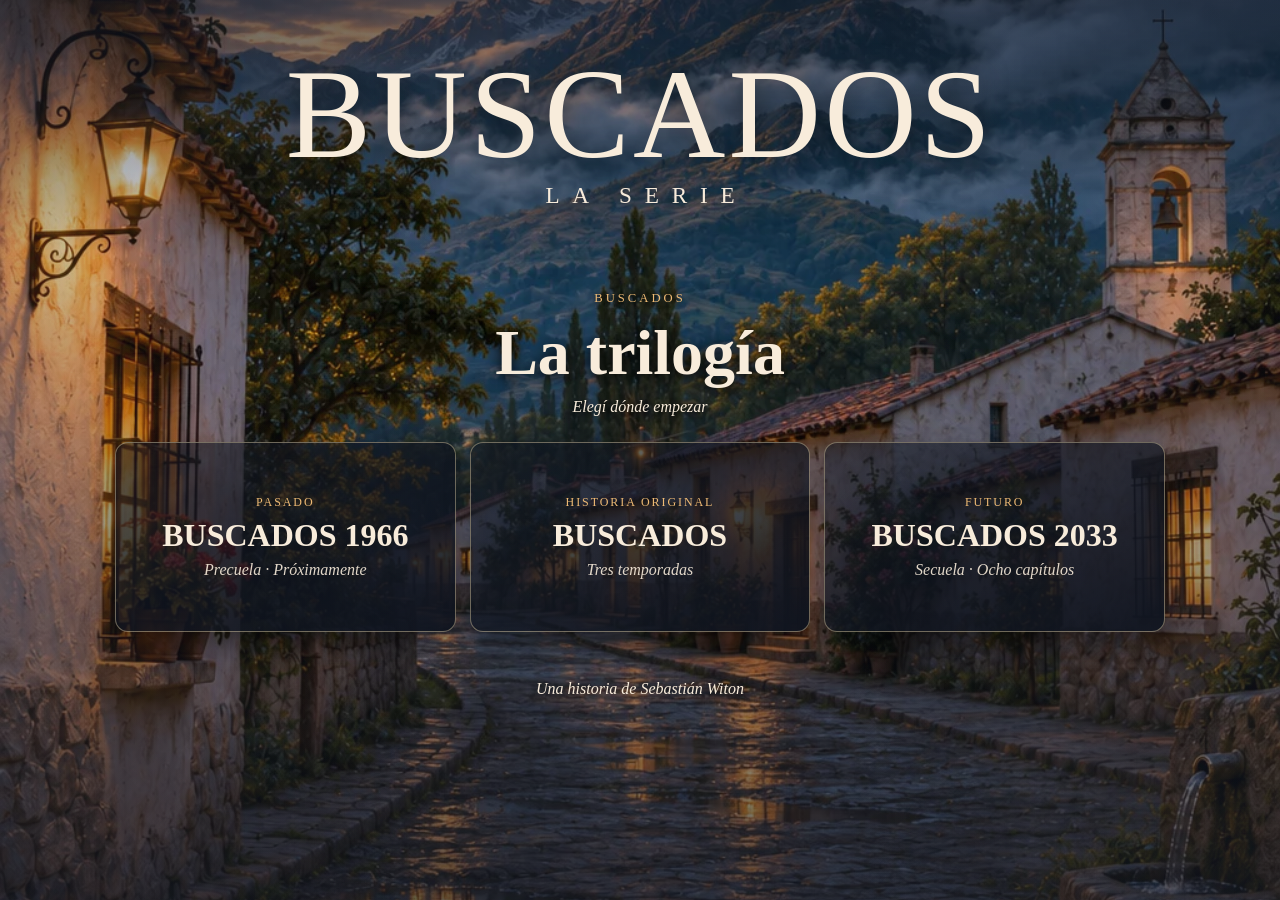
==== commit bf202e58: "Add files via upload" ====
--- a/index.html
+++ b/index.html
@@ -16,13 +16,29 @@
 [data-season="2"] .crystal .glass{filter:hue-rotate(153deg) saturate(.7) drop-shadow(0 0 6px #9ce2f066)}[data-season="3"] .crystal .glass{filter:hue-rotate(-14deg) saturate(1.2) drop-shadow(0 0 6px #ffae7366)}.crystal:hover .glass,.crystal:focus-visible .glass{opacity:1}.glass{opacity:.91}.paper{background:linear-gradient(145deg,#151920d9,#151920ef 38%,#151920f6)} 
 
 .mast nav{flex-wrap:wrap}.mast nav a{white-space:nowrap}.mast nav a:last-child{font-weight:bold}[data-season="4"] .landscape{filter:hue-rotate(-12deg) saturate(.75)}[data-season="4"] .crystal .glass{filter:hue-rotate(155deg) drop-shadow(0 0 7px #a9dcdd77)}@media(max-width:520px){.mast nav{column-gap:4px;row-gap:4px}.mast nav a{padding-inline:7px;font-size:clamp(.68rem,2.6vw,.83rem);letter-spacing:.07em}}
+#trilogy{width:min(94%,1050px);margin:clamp(24px,6vw,65px) auto 18px;text-align:center}
+.trilogy-kicker{margin:0;text-transform:uppercase;letter-spacing:.24em;font-size:.79rem;color:var(--accent);text-shadow:0 2px 7px #000}
+#trilogy h1{font-size:clamp(2rem,6vw,4rem);margin:.22em 0 .18em;line-height:1.04;text-shadow:0 3px 14px #000}
+.trilogy-intro{margin:0 0 26px;text-shadow:0 2px 7px #000;font-style:italic}
+.trilogy-grid{display:grid;grid-template-columns:repeat(3,minmax(0,1fr));gap:14px}
+.trilogy-card{position:relative;display:flex;min-height:190px;flex-direction:column;justify-content:center;align-items:center;gap:8px;padding:20px 12px;border:1px solid #dccaa475;border-radius:13px;background:linear-gradient(155deg,#10152080,#101520f5);color:inherit;text-decoration:none;box-shadow:0 12px 24px #0006;transition:transform .25s,border-color .25s}
+.trilogy-card:hover{transform:translateY(-4px);border-color:var(--accent)}
+.trilogy-card:focus-visible,.trilogy-back:focus-visible{outline:2px solid var(--accent);outline-offset:4px}
+.trilogy-card strong{font-size:clamp(1.25rem,2.8vw,2rem);line-height:1.1}.trilogy-card small{letter-spacing:.16em;text-transform:uppercase;color:var(--accent);font-size:.75rem}.trilogy-card span{opacity:.9;font-style:italic}
+.trilogy-back{display:inline-block;margin-top:12px;font-size:.9rem;color:var(--ink);text-underline-offset:4px;text-shadow:0 2px 6px #000}
+.trilogy-soon{max-width:520px;margin:26px auto;padding:30px 18px;border:1px solid #dccaa475;border-radius:14px;background:#111722ea}
+.trilogy-soon .pill{margin-top:12px}
+@media(max-width:650px){.trilogy-grid{grid-template-columns:1fr;gap:10px;max-width:420px;margin:auto}.trilogy-card{min-height:106px;padding:14px;gap:6px}}
+@media(prefers-reduced-motion:reduce){.trilogy-card{transition:none}}
 </style>
 <header class="mast">
- <a class="wordmark" href="#temporada/1" aria-label="Buscados, inicio">BUSCADOS<span>LA SERIE</span></a>
+ <a class="wordmark" href="#trilogia" aria-label="Buscados, inicio de la trilogía">BUSCADOS<span>LA SERIE</span></a>
  <nav aria-label="Temporadas" id="seasons"></nav>
+ <a id="trilogy-back" class="trilogy-back" href="#trilogia" hidden>Volver a la trilogía</a>
 </header>
 <div class="landscape" aria-hidden="true"></div>
-<main id="catalog"></main>
+<main id="trilogy" hidden></main>
+<main id="catalog" hidden></main>
 <main id="reader" hidden></main>
 <footer>Una historia de Sebastián Witon</footer>
 <noscript>Activá JavaScript para abrir los capítulos.</noscript>
@@ -49,7 +65,41 @@
 const chapterLink=(s,c)=>seasonLink(s)+'/capitulo/'+c;
 function el(tag,cls,txt){const n=document.createElement(tag);if(cls)n.className=cls;if(txt!==undefined)n.textContent=txt;return n;}
 function link(href,txt,cls=''){const a=el('a',cls,txt);a.href=href;return a;}
+const trilogy=get('trilogy'), trilogyBack=get('trilogy-back');
+function renderTrilogy(soon,animate){
+ const root=document.documentElement;
+ root.dataset.season=soon?2:1;
+ root.style.setProperty('--accent',soon?'#9ce2f0':'#efbb75');
+ root.style.setProperty('--land','url("'+assets['assets/land'+(soon?2:1)+'.webp']+'")');
+ scene.hidden=true;reader.hidden=true;tabs.hidden=true;trilogyBack.hidden=true;
+ trilogy.hidden=false;
+ const heading=el('h1','',soon?'Próximamente':'La trilogía');
+ heading.tabIndex=-1;
+ if(soon){
+  const panel=el('div','trilogy-soon');
+  panel.append(el('p','trilogy-kicker','BUSCADOS 1966 · Precuela'),heading,link('#trilogia','Volver a la trilogía','pill'));
+  trilogy.replaceChildren(panel);
+ }else{
+  const grid=el('div','trilogy-grid');
+  for(const [label,period,caption,href] of [
+   ['BUSCADOS 1966','Pasado','Precuela · Próximamente','#1966'],
+   ['BUSCADOS','Historia original','Tres temporadas','#temporada/1'],
+   ['BUSCADOS 2033','Futuro','Secuela · Ocho capítulos','#2033']
+  ]){
+   const card=link(href,'','trilogy-card');
+   card.append(el('small','',period),el('strong','',label),el('span','',caption));
+   grid.append(card);
+  }
+  trilogy.replaceChildren(el('p','trilogy-kicker','BUSCADOS'),heading,el('p','trilogy-intro','Elegí dónde empezar'),grid);
+ }
+ document.title=soon?'BUSCADOS 1966 · Próximamente':'BUSCADOS · La trilogía';
+ if(animate){window.scrollTo(0,0);heading.focus({preventScroll:true});}
+}
 function render({animate=true}={}){
+ if(!location.hash || location.hash==='#trilogia' || location.hash==='#1966'){
+  renderTrilogy(location.hash==='#1966',animate);return;
+ }
+ trilogy.hidden=true;trilogyBack.hidden=false;tabs.hidden=false;
  const m=location.hash.match(/^#temporada\/([1-3])(?:\/capitulo\/(\d+))?$/);
  const sequel=location.hash.match(/^#2033(?:\/capitulo\/(\d+))?$/);
  const s=sequel?4:m?Number(m[1]):1, cs=story[s-1], c=Number(sequel?.[1]??m?.[2])||0, book=cs[c-1], season=seasons[s-1];
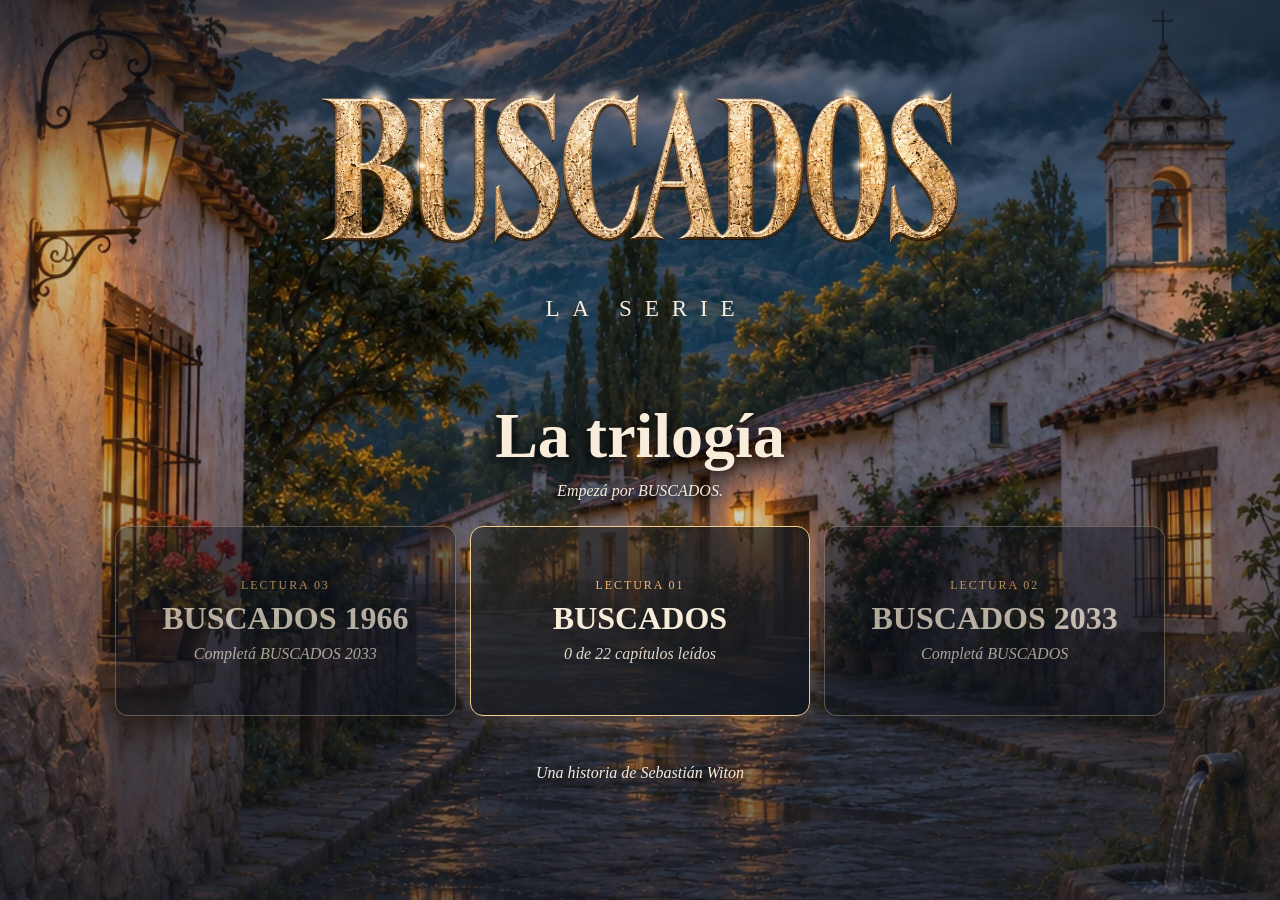
==== commit 6ea85200: "Add files via upload" ====
--- a/index.html
+++ b/index.html
@@ -30,9 +30,15 @@
 .trilogy-soon .pill{margin-top:12px}
 @media(max-width:650px){.trilogy-grid{grid-template-columns:1fr;gap:10px;max-width:420px;margin:auto}.trilogy-card{min-height:106px;padding:14px;gap:6px}}
 @media(prefers-reduced-motion:reduce){.trilogy-card{transition:none}}
+button.trilogy-card{width:100%;font:inherit;cursor:not-allowed;opacity:.7}.trilogy-card:disabled:hover{transform:none;border-color:#dccaa475}
+.trilogy-card[data-order="01"]{border-color:#f3ce8e;box-shadow:0 0 30px #e8a55f45;background:linear-gradient(150deg,#332c238c,#111721f5)}
+.reading-completion{margin-top:2rem;padding:1rem;border:1px solid #d3b38364;border-radius:10px;background:#111722a6}.completion-status{margin:0 0 .7rem}.read-button{font:inherit;color:inherit;cursor:pointer}
+.crystal.is-read::after{content:"✓";position:absolute;top:8%;right:12%;color:#b9e9d0;font-size:1.35rem;text-shadow:0 2px 4px #000}
+@media(max-width:650px){.trilogy-card[data-order="01"]{order:-2}.trilogy-card[data-order="02"]{order:-1}}
+.wordmark-image{display:block;width:min(80vw,660px);height:auto;margin:0 auto;object-fit:contain}
 </style>
 <header class="mast">
- <a class="wordmark" href="#trilogia" aria-label="Buscados, inicio de la trilogía">BUSCADOS<span>LA SERIE</span></a>
+ <a class="wordmark" href="#trilogia" aria-label="Buscados, inicio de la trilogía"><img class="wordmark-image" src="[data-uri]" alt="BUSCADOS"><span>LA SERIE</span></a>
  <nav aria-label="Temporadas" id="seasons"></nav>
  <a id="trilogy-back" class="trilogy-back" href="#trilogia" hidden>Volver a la trilogía</a>
 </header>
@@ -66,6 +72,19 @@
 function el(tag,cls,txt){const n=document.createElement(tag);if(cls)n.className=cls;if(txt!==undefined)n.textContent=txt;return n;}
 function link(href,txt,cls=''){const a=el('a',cls,txt);a.href=href;return a;}
 const trilogy=get('trilogy'), trilogyBack=get('trilogy-back');
+const progressKey='buscados-lectura-v1';
+const completed=new Set();
+try{
+ const saved=JSON.parse(localStorage.getItem(progressKey)||'[]');
+ if(Array.isArray(saved))for(const key of saved)if(typeof key==='string')completed.add(key);
+}catch{}
+const keyFor=(s,c)=>s+':'+c;
+const countRead=s=>story[s-1].filter((_,i)=>completed.has(keyFor(s,i+1))).length;
+const originalTotal=story.slice(0,3).reduce((n,list)=>n+list.length,0);
+const originalRead=()=>countRead(1)+countRead(2)+countRead(3);
+const unlocked2033=()=>originalRead()===originalTotal;
+const unlocked1966=()=>unlocked2033()&&countRead(4)===story[3].length;
+const orderNote=()=>!unlocked2033()?'Empezá por BUSCADOS.':!unlocked1966()?'Continuá con BUSCADOS 2033.':'Ya podés entrar a BUSCADOS 1966.';
 function renderTrilogy(soon,animate){
  const root=document.documentElement;
  root.dataset.season=soon?2:1;
@@ -77,27 +96,31 @@
  heading.tabIndex=-1;
  if(soon){
   const panel=el('div','trilogy-soon');
-  panel.append(el('p','trilogy-kicker','BUSCADOS 1966 · Precuela'),heading,link('#trilogia','Volver a la trilogía','pill'));
+  panel.append(el('p','trilogy-kicker','BUSCADOS 1966'),heading,link('#trilogia','Volver a la trilogía','pill'));
   trilogy.replaceChildren(panel);
  }else{
   const grid=el('div','trilogy-grid');
-  for(const [label,period,caption,href] of [
-   ['BUSCADOS 1966','Pasado','Precuela · Próximamente','#1966'],
-   ['BUSCADOS','Historia original','Tres temporadas','#temporada/1'],
-   ['BUSCADOS 2033','Futuro','Secuela · Ocho capítulos','#2033']
-  ]){
-   const card=link(href,'','trilogy-card');
-   card.append(el('small','',period),el('strong','',label),el('span','',caption));
+  const entries=[
+   ['BUSCADOS 1966','03',unlocked1966()?'Próximamente':'Completá BUSCADOS 2033','#1966',unlocked1966()],
+   ['BUSCADOS','01',originalRead()+' de '+originalTotal+' capítulos leídos','#temporada/1',true],
+   ['BUSCADOS 2033','02',unlocked2033()?countRead(4)+' de '+story[3].length+' capítulos leídos':'Completá BUSCADOS','#2033',unlocked2033()]
+  ];
+  for(const [label,number,caption,href,enabled] of entries){
+   const card=enabled?link(href,'','trilogy-card'):el('button','trilogy-card');
+   if(!enabled){card.disabled=true;card.type='button';}
+   card.dataset.order=number;
+   card.append(el('small','','Lectura '+number),el('strong','',label),el('span','',caption));
    grid.append(card);
   }
-  trilogy.replaceChildren(el('p','trilogy-kicker','BUSCADOS'),heading,el('p','trilogy-intro','Elegí dónde empezar'),grid);
+  trilogy.replaceChildren(heading,el('p','trilogy-intro',orderNote()),grid);
  }
  document.title=soon?'BUSCADOS 1966 · Próximamente':'BUSCADOS · La trilogía';
  if(animate){window.scrollTo(0,0);heading.focus({preventScroll:true});}
 }
 function render({animate=true}={}){
- if(!location.hash || location.hash==='#trilogia' || location.hash==='#1966'){
-  renderTrilogy(location.hash==='#1966',animate);return;
+ const hash=location.hash;
+ if(!hash || hash==='#trilogia' || hash==='#1966' || ((hash==='#2033'||hash.startsWith('#2033/'))&&!unlocked2033())){
+  renderTrilogy(hash==='#1966'&&unlocked1966(),animate);return;
  }
  trilogy.hidden=true;trilogyBack.hidden=false;tabs.hidden=false;
  const m=location.hash.match(/^#temporada\/([1-3])(?:\/capitulo\/(\d+))?$/);
@@ -105,7 +128,7 @@
  const s=sequel?4:m?Number(m[1]):1, cs=story[s-1], c=Number(sequel?.[1]??m?.[2])||0, book=cs[c-1], season=seasons[s-1];
  const root=document.documentElement;root.dataset.season=s;
  root.style.setProperty('--accent',season.color);root.style.setProperty('--rgb',season.rgb);root.style.setProperty('--land','url("'+assets['assets/land'+(s===4?2:s)+'.webp']+'")');
- tabs.replaceChildren(...seasons.map((_,i)=>{const a=link(seasonLink(i+1),section(i+1));if(i+1===s)a.setAttribute('aria-current','true');return a;}));
+ tabs.replaceChildren(...seasons.slice(0,unlocked2033()?4:3).map((_,i)=>{const a=link(seasonLink(i+1),section(i+1));if(i+1===s)a.setAttribute('aria-current','true');return a;}));
  scene.hidden=!!book;reader.hidden=!book;
  if(!book){
   reader.replaceChildren();
@@ -114,7 +137,7 @@
   cs.forEach((ep,i)=>{const a=link(chapterLink(s,i+1),'','crystal');a.setAttribute('aria-label','Capítulo '+(i+1)+': '+ep.title);
    a.style.setProperty('--tilt',[ '-2deg','1.5deg','1deg','-1.5deg'][i%4]);
    const gem=el('img','glass');gem.src=assets['assets/crystal.webp'];gem.alt='';gem.decoding='async';a.append(gem);
-   const label=el('span','gemtext');label.append(el('span','number',pad(i+1)),el('span','name',ep.title));a.append(label);grid.append(a);
+   const label=el('span','gemtext');label.append(el('span','number',pad(i+1)),el('span','name',ep.title));a.append(label);if(completed.has(keyFor(s,i+1))){a.classList.add('is-read');a.setAttribute('aria-label','Leído: Capítulo '+(i+1)+': '+ep.title);}grid.append(a);
   });scene.replaceChildren(intro,grid);document.title=s===4?'BUSCADOS 2033':'BUSCADOS · '+section(s);
  } else {
   const top=el('nav','readbar');top.setAttribute('aria-label','Volver a capítulos');top.append(link(seasonLink(s),'Volver a los capítulos','pill'));
@@ -127,8 +150,35 @@
   }
   const end=el('nav','readend');end.setAttribute('aria-label','Continuar leyendo');
   end.append(c>1?link(chapterLink(s,c-1),'Capítulo anterior','pill'):link(seasonLink(s),'Ver capítulos','pill'));
-  end.append(c<cs.length?link(chapterLink(s,c+1),'Próximo capítulo','pill'):s<4?link(seasonLink(s+1),s===3?'Leer BUSCADOS 2033':section(s+1),'pill'):link(seasonLink(s),'Volver a BUSCADOS 2033','pill'));
-  paper.append(script,end);reader.replaceChildren(top,paper);document.title=b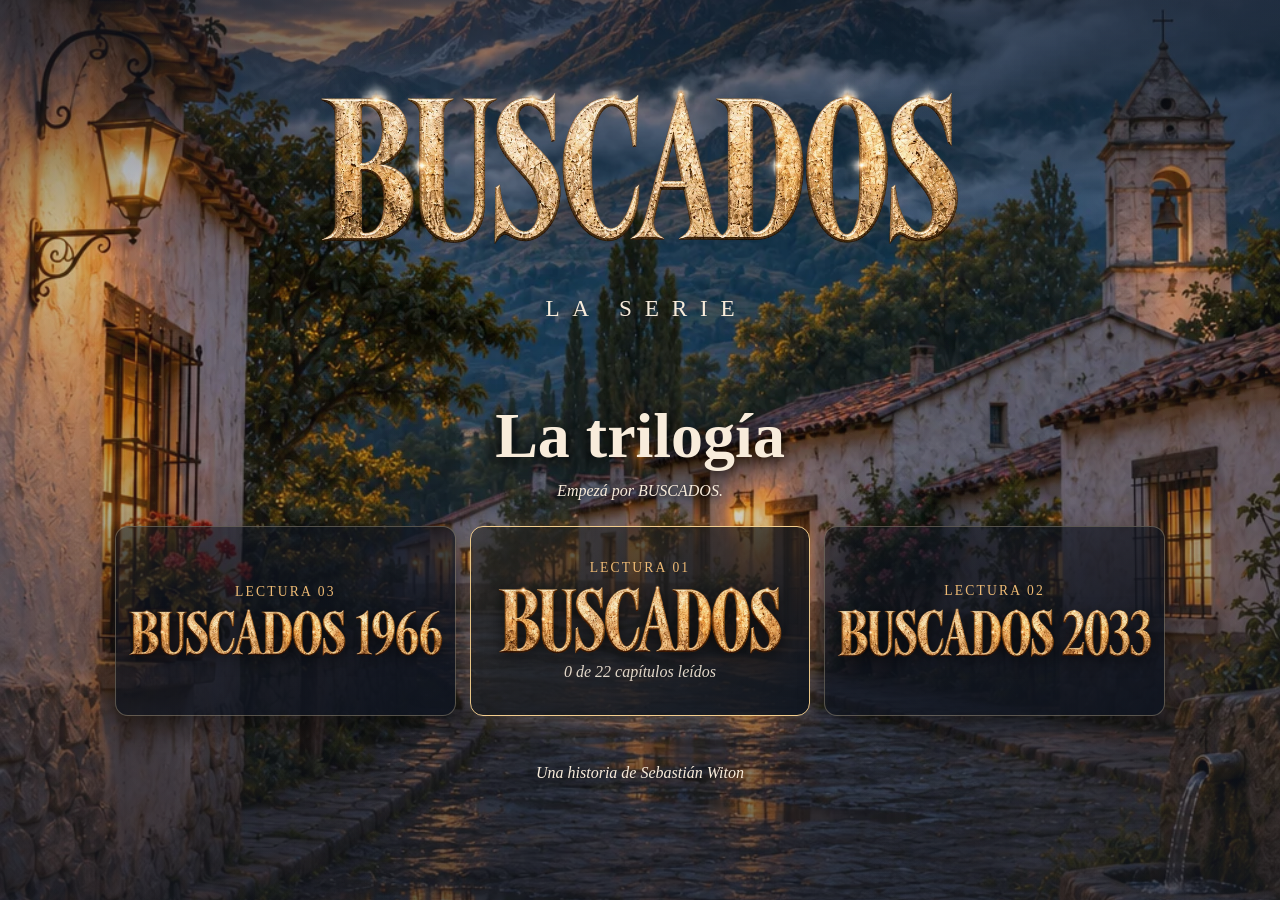
==== commit d055ed5e: "Add files via upload" ====
--- a/index.html
+++ b/index.html
@@ -30,11 +30,34 @@
 .trilogy-soon .pill{margin-top:12px}
 @media(max-width:650px){.trilogy-grid{grid-template-columns:1fr;gap:10px;max-width:420px;margin:auto}.trilogy-card{min-height:106px;padding:14px;gap:6px}}
 @media(prefers-reduced-motion:reduce){.trilogy-card{transition:none}}
-button.trilogy-card{width:100%;font:inherit;cursor:not-allowed;opacity:.7}.trilogy-card:disabled:hover{transform:none;border-color:#dccaa475}
+button.trilogy-card{width:100%;font:inherit;cursor:pointer}
 .trilogy-card[data-order="01"]{border-color:#f3ce8e;box-shadow:0 0 30px #e8a55f45;background:linear-gradient(150deg,#332c238c,#111721f5)}
 .reading-completion{margin-top:2rem;padding:1rem;border:1px solid #d3b38364;border-radius:10px;background:#111722a6}.completion-status{margin:0 0 .7rem}.read-button{font:inherit;color:inherit;cursor:pointer}
 .crystal.is-read::after{content:"✓";position:absolute;top:8%;right:12%;color:#b9e9d0;font-size:1.35rem;text-shadow:0 2px 4px #000}
-@media(max-width:650px){.trilogy-card[data-order="01"]{order:-2}.trilogy-card[data-order="02"]{order:-1}}
+
+.trilogy-card .card-logo{display:block;width:min(100%,29rem);height:auto;max-height:4.4rem;object-fit:contain;filter:drop-shadow(0 4px 8px #000a)}
+.trilogy-card small{font-size:.85rem}
+.trilogy-card.is-locked{border-color:#dccaa456}
+.trilogy-card.is-locked:hover{border-color:var(--accent)}
+@media(min-width:651px){
+ .trilogy-card[data-order="01"]{grid-column:2;grid-row:1}
+ .trilogy-card[data-order="02"]{grid-column:3;grid-row:1}
+ .trilogy-card[data-order="03"]{grid-column:1;grid-row:1}
+}
+@media(max-width:650px){
+ .trilogy-grid{max-width:29rem;gap:12px}
+ .trilogy-card{min-height:120px;border-radius:16px;gap:9px;padding:16px 20px}
+}
+.reading-lock{padding:0;border:1px solid #f3ce8e;border-radius:18px;width:min(88vw,27rem);max-width:none;color:var(--ink);background:linear-gradient(145deg,#292321,#141a25 70%);box-shadow:0 20px 65px #000b;text-align:center}
+.reading-lock[open]{animation:lock-pop .32s cubic-bezier(.2,.75,.3,1.2) both}
+.reading-lock::backdrop{background:#070a11bc}
+.reading-lock .lock-inner{padding:clamp(22px,7vw,38px)}
+.reading-lock h2{font-size:clamp(1.35rem,5vw,1.9rem);color:#f3ce8e;margin:0 0 .45em}
+.reading-lock p{margin:0 0 1.2em}
+.reading-lock .pill{font:inherit;color:inherit;cursor:pointer;min-width:7rem}
+@keyframes lock-pop{from{opacity:0;transform:scale(.84) translateY(10px)}to{opacity:1;transform:none}}
+@media(prefers-reduced-motion:reduce){.reading-lock[open]{animation:none}}
+
 .wordmark-image{display:block;width:min(80vw,660px);height:auto;margin:0 auto;object-fit:contain}
 </style>
 <header class="mast">
@@ -47,6 +70,13 @@
 <main id="catalog" hidden></main>
 <main id="reader" hidden></main>
 <footer>Una historia de Sebastián Witon</footer>
+<dialog class="reading-lock" id="reading-lock" aria-labelledby="lock-title" aria-describedby="lock-message">
+ <div class="lock-inner">
+  <h2 id="lock-title"></h2>
+  <p id="lock-message"></p>
+  <form method="dialog"><button class="pill" type="submit" autofocus>Entendido</button></form>
+ </div>
+</dialog>
 <noscript>Activá JavaScript para abrir los capítulos.</noscript>
 <script>
 window.BUSCADOS = [[{"title":"El legado de las sombras","blocks":[["time","00:00 – 01:20"],["scene","APERTURA – INT. DEPARTAMENTO DE FLORENCIA – NOCHE"],["text","NEGRO TOTAL."],["text","Primero escuchamos la lluvia. Después, un trueno."],["text","La imagen aparece de a poco: una ventana golpeada por el agua, luces de la ciudad deformadas detrás del vidrio y, reflejada en él, FLORENCIA. Está inmóvil, con la mirada perdida."],["text","La cámara se aleja lentamente. El departamento está casi a oscuras. Hay flores todavía envueltas, una prenda negra sobre una silla y un sobre del cementerio apoyado sobre la mesa."],["text","Flor sostiene una taza que ya está fría. No bebe."],["text","Otro trueno."],["text","Durante un segundo, la luz del departamento titila."],["text","Flor levanta la mirada."],["text","CORTE RÁPIDO."],["text","Un hombre mayor respirando con dificultad."],["text","CORTE."],["text","Una mano apretando la de Flor."],["text","CORTE."],["text","Un papel viejo con un nombre escrito varias veces: CRONOS."],["text","CORTE A NEGRO."],["text","Entra lentamente una música grave, íntima, con piano aislado y cuerdas muy bajas."],["text","Sobre negro aparece el título dorado:"],["text","BUSCADOS"],["text","Un brillo breve atraviesa una de las letras."],["text","CORTE."],["time","01:20 – 04:40"],["scene","INT. HABITACIÓN DEL TÍO – DÍAS ANTES – TARDE"],["text","Una habitación cargada de libros, carpetas viejas y recortes. No parece la guarida de un investigador, sino el cuarto de alguien que pasó demasiado tiempo intentando ordenar una obsesión."],["text","El TÍO DE FLOR está acostado. Se lo ve deteriorado, agotado. A un lado de la cama hay papeles con dibujos de piedras, símbolos y anotaciones sobre reliquias antiguas."],["text","Flor entra con un vaso de agua y medicamentos."],["speaker","FLOR"],["speech","Tenés que descansar."],["text","El hombre no la mira. Tiene los ojos clavados en una carpeta abierta."],["speaker","TÍO"],["speech","No queda tiempo."],["speaker","FLOR"],["speech","Eso venís diciendo hace semanas."],["speaker","TÍO"],["speech","Porque hace semanas que nadie me escucha."],["text","Flor deja el vaso con un golpe un poco más fuerte de lo necesario."],["speaker","FLOR"],["speech","Yo te escucho. El problema es que cada día me contás una historia distinta."],["text","El tío gira la cabeza hacia ella."],["speaker","TÍO"],["speech","No son historias."],["speaker","FLOR"],["speech","Piedras que eligen personas. Pactos. Guardianes. Lugares que nadie conoce..."],["speaker","TÍO"],["speech","Vos tampoco conocías Cronos."],["speaker","FLOR"],["speech","Porque probablemente no existe."],["text","El hombre intenta incorporarse. Flor se acerca enseguida para ayudarlo."],["speaker","TÍO"],["speech","Existe."],["text","Pausa."],["speaker","TÍO"],["speech","Y ojalá nunca hubiese tenido que hablarte de ese lugar."],["text","Flor lo acomoda contra la almohada."],["speaker","FLOR"],["speech","Entonces no hablemos."],["speaker","TÍO"],["speech","Flor..."],["text","Ella intenta apartarse, pero él le toma la muñeca."],["speaker","TÍO"],["speech","Prometeme que cuando llegue el momento no vas a ignorar lo que veas."],["speaker","FLOR"],["speech","¿Qué voy a ver?"],["text","El hombre mira hacia los papeles."],["speaker","TÍO"],["speech","Algo que pensé que iba a terminar conmigo."],["speaker","FLOR"],["speech","No entiendo."],["speaker","TÍO"],["speech","Todavía no."],["text","Flor lo observa con una mezcla de preocupación y cansancio."],["speaker","FLOR"],["speech","¿Por qué vos? ¿Qué tenés que ver con todo esto?"],["text","El tío tarda demasiado en responder."],["speaker","TÍO"],["speech","Cometí errores."],["speaker","FLOR"],["speech","¿Qué errores?"],["speaker","TÍO"],["speech","Dejé pasar demasiado tiempo."],["text","Tose. Flor le alcanza el vaso."],["speaker","FLOR"],["speech","Basta por hoy."],["text","El tío bebe apenas."],["speaker","TÍO"],["speech","No. Hoy no."],["text","Saca fuerzas de donde casi no le quedan."],["speaker","TÍO"],["speech","Si alguna vez alguien te habla del diamante... escuchalo."],["text","Flor lo mira fijo."],["speaker","FLOR"],["speech","¿Qué diamante?"],["text","Él cierra los ojos. Parece haberse quedado dormido."],["speaker","FLOR"],["speech","Tío."],["text","Nada."],["text","Flor mira la carpeta. La cierra sin leerla."],["time","04:40 – 06:50"],["scene","INT. HABITACIÓN DEL TÍO – NOCHE"],["text","La misma habitación, horas después. Afuera llueve suavemente."],["text","El sonido de un reloj ocupa el silencio."],["text","Flor está sentada junto a la cama. El tío abre los ojos."],["speaker","TÍO"],["speech","Flor..."],["text","Ella se inclina."],["speaker","FLOR"],["speech","Estoy acá."],["text","El hombre busca su mano y la aprieta con una fuerza inesperada."],["speaker","TÍO"],["speech","No dejes que caiga en manos equivocadas."],["text","Flor frunce el ceño."],["speaker","FLOR"],["speech","¿Qué cosa?"],["speaker","TÍO"],["speech","El diamante."],["text","Él respira con dificultad."],["speaker","TÍO"],["speech","Está en Cronos."],["speaker","FLOR"],["speech","Otra vez Cronos..."],["speaker","TÍO"],["speech","Prometeme que vas a ir."],["text","Flor lo mira, incómoda."],["speaker","FLOR"],["speech","No podés pedirme que vaya a buscar algo que ni siquiera sé qué es."],["speaker","TÍO"],["speech","Es la única forma de salvarnos."],["speaker","FLOR"],["speech","¿Salvarnos de qué?"],["text","El tío no responde."],["speaker","FLOR"],["speech","Decime de qué."],["text","Él la mira directamente."],["speaker","TÍO"],["speech","Tenés que traerlo cueste lo que cueste."],["text","Flor siente miedo por primera vez. No por la historia, sino por la certeza en la mirada del hombre."],["speaker","FLOR"],["speech","¿Por qué yo?"],["text","Una pausa larga."],["speaker","TÍO"],["speech","Porque después de mí... te van a buscar a vos."],["text","Flor queda inmóvil."],["speaker","FLOR"],["speech","¿Quiénes?"],["text","El tío abre la boca, pero no llega a responder."],["text","Su mano pierde fuerza."],["speaker","FLOR"],["speech","Tío."],["text","Flor se acerca."],["speaker","FLOR"],["speech","Tío, mirame."],["text","El reloj sigue avanzando."],["text","El hombre exhala por última vez."],["text","Flor permanece sentada, todavía sosteniéndole la mano."],["text","No llora enseguida."],["text","Solo cuando comprende que ya no habrá respuesta, baja la cabeza sobre la cama."],["text","CORTE A NEGRO."],["time","06:50 – 08:20"],["scene","EXT. CEMENTERIO – TARDE"],["text","Cielo cubierto. Tierra húmeda."],["text","Un pequeño grupo de personas rodea una tumba recién abierta."],["text","Flor viste de negro. No presta atención a las palabras de despedida."],["text","Mira el ataúd descender."],["text","Las frases del tío regresan fragmentadas en su cabeza."],["speaker","TÍO (V.O.)"],["speech","Está en Cronos."],["speaker","TÍO (V.O.)"],["speech","No dejes que caiga en manos equivocadas."],["speaker","TÍO (V.O.)"],["speech","Te van a buscar a vos."],["text","Un puñado de tierra cae sobre la madera."],["text","Flor cierra los ojos."],["text","Cuando todos comienzan a retirarse, ella se queda."],["text","Mira la lápida todavía provisoria."],["speaker","FLOR"],["speech","¿Qué me estabas queriendo decir?"],["text","El viento mueve las ramas de los árboles."],["text","Nada responde."],["text","Flor se da vuelta para irse."],["text","A unos metros, cree ver a una MUJER MAYOR observándola entre las lápidas."],["text","Parpadea."],["text","Ya no hay nadie."],["text","Flor mira alrededor."],["text","Se obliga a seguir caminando."],["time","08:20 – 10:15"],["scene","INT. DEPARTAMENTO DE FLORENCIA – NOCHE"],["text","La tormenta de la apertura ya está sobre la ciudad."],["text","Flor entra al departamento, cierra la puerta y apoya las llaves."],["text","El silencio es brutal después del cementerio."],["text","Deja el abrigo mojado. En la mesa tiene una caja con algunas pertenencias de su tío."],["text","Duda antes de abrirla."],["text","Dentro hay fotografías familiares, un reloj, papeles doblados y una pequeña libreta."],["text","Flor hojea la libreta."],["text","No hay una explicación ordenada. Solo nombres, fechas, símbolos y frases sueltas."],["text","En varias páginas aparece la misma palabra: CRONOS."],["text","Flor pasa otra hoja."],["text","Un dibujo simple: cinco marcas alrededor de una forma geométrica brillante."],["text","Debajo: «No puede pertenecer a uno solo»."],["text","Flor resopla, frustrada."],["speaker","FLOR"],["speech","¿Qué hiciste?"],["text","Busca Cronos en el teléfono. Aparecen resultados confusos, lugares con nombres parecidos, mapas viejos y referencias poco claras."],["text","Nada que explique la obsesión."],["text","Un trueno sacude los vidrios."],["text","La luz titila."],["text","Flor mira hacia arriba."],["speaker","FLOR"],["speech","No, por favor."],["text","Las luces vuelven."],["text","Ella continúa revisando la caja."],["text","Encuentra un recorte muy antiguo sobre una joya desaparecida, sin fotografía clara."],["text","La luz vuelve a titilar."],["text","Esta vez tarda más en estabilizarse."],["text","El teléfono pierde señal."],["text","Flor lo golpea suavemente contra la palma."],["speaker","FLOR"],["speech","Dale..."],["text","La temperatura del departamento parece caer de golpe."],["text","Flor frota sus brazos."],["text","Se acerca a una ventana para comprobar si quedó abierta."],["text","Está cerrada."],["text","Su respiración empieza a verse apenas en el aire."],["text","Las luces se apagan."],["time","10:15 – 13:45"],["scene","INT. DEPARTAMENTO DE FLORENCIA – CONTINUACIÓN"],["text","OSCURIDAD."],["text","Flor enciende la linterna del teléfono."],["text","La pantalla parpadea y se apaga."],["speaker","FLOR"],["speech","Buenísimo."],["text","Busca a tientas un encendedor."],["text","Un sonido leve detrás de ella."],["text","Como una tela rozando el piso."],["text","Flor se queda quieta."],["speaker","FLOR"],["speech","¿Hola?"],["text","Silencio."],["text","Vuelve a escucharlo."],["text","Se da vuelta."],["text","En el centro de la sala empieza a formarse una silueta."],["text","No aparece de golpe. Primero es una mancha más oscura que la oscuridad. Después adquiere volumen."],["text","Una mujer mayor."],["text","CALIXTA."],["text","Lleva ropa de otra época, gastada, real, sin aspecto divino. En el pecho se distingue una antigua herida mortal, con una tenue fosforescencia alrededor."],["text","Flor retrocede hasta chocar contra una silla."],["speaker","FLOR"],["speech","¿Quién sos?"],["text","Calixta no avanza."],["speaker","CALIXTA"],["speech","No temas, Florencia."],["speaker","FLOR"],["speech","¿Cómo sabés mi nombre?"],["speaker","CALIXTA"],["speech","Porque te estaban esperando."],["text","Flor mira hacia la puerta."],["speaker","FLOR"],["speech","No te acerques."],["speaker","CALIXTA"],["speech","No vine a hacerte daño."],["speaker","FLOR"],["speech","Entonces andate."],["text","Calixta observa la caja con las cosas del tío."],["speaker","CALIXTA"],["speech","Él intentó prepararte."],["text","Flor se queda helada."],["speaker","FLOR"],["speech","¿Conocías a mi tío?"],["speaker","CALIXTA"],["speech","Conocía su lugar en esta historia."],["speaker","FLOR"],["speech","¿Qué historia?"],["text","Calixta la mira con tristeza."],["speaker","CALIXTA"],["speech","Una que empezó mucho antes que vos. Y que todavía no terminó."],["speaker","FLOR"],["speech","Si esto es alguna clase de broma..."],["speaker","CALIXTA"],["speech","Mi tiempo terminó."],["text","Pausa."],["speaker","CALIXTA"],["speech","Pero el tuyo apenas comienza."],["text","Flor traga saliva."],["text","Calixta abre lentamente una mano."],["text","Sobre su palma aparece un dije metálico."],["text","Viejo. Oscuro. Pesado."],["text","Tiene grabada una inscripción."],["speaker","FLOR"],["speech","¿Qué es eso?"],["speaker","CALIXTA"],["speech","Tu señal."],["text","El dije se eleva apenas."],["text","Flor da otro paso hacia atrás."],["speaker","FLOR"],["speech","No."],["text","La pieza avanza lentamente por el aire."],["speaker","FLOR"],["speech","¡No!"],["text","El dije llega hasta ella y cae contra su pecho."],["text","Flor lo atrapa por reflejo."],["text","Está helado."],["text","Un segundo después, quema."],["speaker","FLOR"],["speech","¡Ah!"],["text","Lo suelta, pero la cadena ya ha quedado alrededor de su cuello."],["text","Flor lo toma con ambas manos."],["text","En la inscripción puede distinguir una palabra: UNO."],["speaker","FLOR"],["speech","Sacámelo."],["speaker","CALIXTA"],["speech","No puedo."],["speaker","FLOR"],["speech","¡Sacámelo!"],["speaker","CALIXTA"],["speech","El diamante te eligió."],["text","Flor se queda quieta."],["speaker","FLOR"],["speech","El diamante..."],["text","Por primera vez, las palabras del tío y la presencia de Calixta forman parte de la misma cosa."],["speaker","FLOR"],["speech","¿Qué tiene que ver mi tío con vos?"],["speaker","CALIXTA"],["speech","Hizo lo que pudo con el tiempo que tuvo."],["speaker","FLOR"],["speech","No me alcanza."],["speaker","CALIXTA"],["speech","Lo sé."],["text","Calixta mira el dije."],["speaker","CALIXTA"],["speech","Ve a Cronos."],["speaker","FLOR"],["speech","¿Para qué?"],["speaker","CALIXTA"],["speech","Cumplí el pacto de los Cinco."],["speaker","FLOR"],["speech","¿Cinco qué?"],["text","La figura de Calixta comienza a perder densidad."],["speaker","FLOR"],["speech","¡Esperá!"],["speaker","CALIXTA"],["speech","No vayas por poder."],["speaker","FLOR"],["speech","¡Decime qué tengo que hacer!"],["speaker","CALIXTA"],["speech","Encontrá a los demás."],["text","La voz empieza a volverse lejana."],["speaker","FLOR"],["speech","¿Quiénes son los demás?"],["text","Calixta desaparece."],["text","Solo queda el sonido de la lluvia."],["text","Las luces vuelven de golpe."],["image","assets/t1-p17.webp"],["text","Flor queda sola en medio de la sala."],["text","En el aire permanece un olor extraño: tierra mojada y ceniza."],["time","13:45 – 15:30"],["scene","INT. DEPARTAMENTO DE FLORENCIA – MÁS TARDE"],["text","Flor está sentada en el suelo, contra la pared."],["text","Tiene el dije en la mano."],["text","Lo mira durante largo rato."],["text","Intenta abrir la cadena. No puede."],["text","Busca una pinza, prueba otra vez. Nada."],["text","Finalmente se detiene."],["text","Mira la caja de su tío."],["text","Abre la libreta en la página donde figura Cronos."],["text","Luego mira el dije."],["speaker","FLOR"],["speech","Uno."],["text","Pasa el dedo por la inscripción."],["text","Respira hondo."],["text","Toma el teléfono. Vuelve a buscar."],["text","Esta vez no intenta averiguar si la historia es verdadera."],["text","Busca cómo llegar."],["text","Aparece una combinación de rutas y un servicio de ómnibus que pasa por una localidad cercana."],["text","Flor memoriza la información."],["text","Va hacia un placard."],["text","Saca un bolso."],["text","Empieza a guardar ropa."],["text","Se detiene."],["text","Abre un cajón cerrado."],["text","Dentro hay una pistola."],["text","La contempla unos segundos."],["text","La toma, comprueba que esté asegurada y la guarda en el fondo del bolso."],["text","Encima coloca la libreta de su tío."],["text","Cierra el cierre."],["text","En el espejo se ve distinta. No más segura. Solo decidida."],["speaker","FLOR"],["speech","Voy a ir."],["text","Mira el dije."],["speaker","FLOR"],["speech","Pero no por ustedes."],["text","Pausa."],["speaker","FLOR"],["speech","Por él."],["time","15:30 – 17:10"],["scene","EXT. TERMINAL DE ÓMNIBUS – AMANECER"],["text","La tormenta terminó."],["text","El cielo empieza a aclarar."],["text","Flor baja de un taxi frente a la terminal con el bolso al hombro."],["text","Hay poca gente. Cafés abriendo. Colectivos encendidos. Anuncios metálicos por altavoz."],["text","Flor camina hasta una ventanilla."],["speaker","EMPLEADA"],["speech","¿Destino?"],["text","Flor duda un instante."],["speaker","FLOR"],["speech","Cronos."],["text","La empleada la mira."],["speaker","EMPLEADA"],["speech","No llegamos hasta Cronos. Te puedo dejar en el cruce. De ahí vas a tener que seguir por tu cuenta."],["text","Flor mira el dije, oculto parcialmente bajo la ropa."],["speaker","FLOR"],["speech","Está bien."],["text","La empleada imprime el pasaje."],["text","Flor lo toma."],["text","Primer plano: destino intermedio, horario de salida, asiento."],["text","Flor camina hacia el micro."],["text","Antes de subir, mira hacia atrás."],["text","Entre la gente cree distinguir por un instante a Calixta."],["text","Una persona pasa frente a cámara."],["text","Cuando vuelve a mirar, ya no está."],["text","Flor sube."],["text","Se sienta junto a la ventana."],["text","Apoya el bolso sobre sus piernas."],["text","Dentro del bolso, debajo de la ropa, está la pistola."],["text","Sobre su pecho, el dije."],["text","El motor arranca."],["text","El colectivo sale lentamente de la terminal."],["text","Flor observa cómo la ciudad queda atrás."],["text","En otra fila, fuera de foco, se distingue la silueta de un joven que todavía no conocemos bien."],["text","No revelamos su rostro."],["text","Flor apoya la frente contra el vidrio."],["speaker","TÍO (V.O.)"],["speech","Está en Cronos."],["text","Flor cierra los ojos."],["text","CORTE A NEGRO."],["text","Un sonido metálico muy leve."],["text","El dije parece emitir un único pulso de luz."],["text","BUSCADOS"],["text","FIN DEL CAPÍTULO 1"]]},{"title":"La deuda de la sangre","blocks":[["time","00:00 – 01:10"],["scene","APERTURA – EXT. BARRIO – AMANECER"],["text","NEGRO TOTAL."],["text","Escuchamos una persiana metálica subir, un colectivo frenando y el ruido lejano de una avenida."],["text","Aparece MATÍAS caminando por un barrio todavía medio dormido. Lleva ropa de trabajo, una mochila gastada y una bolsa con pan."],["text","La cámara lo sigue desde atrás. No camina como alguien que vuelve de una fiesta, sino como alguien que ya lleva horas despierto."],["text","Pasa frente a un kiosco cerrado, una cancha vacía y varias casas apretadas unas contra otras."],["text","Su teléfono vibra."],["text","Mati mira la pantalla. Una notificación de deuda vencida. La descarta."],["text","Otra: un mensaje de su hermano menor."],["speaker","HERMANO MENOR (MENSAJE)"],["speech","¿Traés leche?"],["text","Mati sonríe apenas."],["speaker","MATI (MENSAJE)"],["speech","Sí. Y pan."],["text","Guarda el teléfono."],["text","La música entra lentamente: percusión muy baja, cuerdas graves y unas pocas notas de piano."],["text","Sobre negro aparece el título dorado:"],["text","BUSCADOS"],["text","CORTE."],["time","01:10 – 03:40"],["scene","INT. CASA DE MATÍAS – MAÑANA"],["text","La casa es modesta, ordenada dentro de lo posible. Se nota que todo se usa y nada sobra."],["text","Mati entra sin hacer ruido."],["text","Uno de sus hermanos duerme en un sillón. Otro está sentado en la mesa haciendo tarea. El menor aparece despeinado desde un pasillo."],["speaker","HERMANO MENOR"],["speech","¿Trajiste?"],["text","Mati levanta la bolsa."],["speaker","MATI"],["speech","¿Qué pensabas?"],["text","El chico le quita la leche y el pan con entusiasmo."],["speaker","HERMANO MEDIO"],["speech","No durmió."],["speaker","MATI"],["speech","¿Quién?"],["speaker","HERMANO MEDIO"],["speech","Él."],["text","Señala al que duerme en el sillón."],["speaker","MATI"],["speech","¿Por qué?"],["speaker","HERMANO MEDIO"],["speech","Porque escuchó un auto afuera toda la noche."],["text","Mati mira hacia la ventana."],["speaker","MATI"],["speech","Hay autos afuera todas las noches."],["text","Lo dice rápido, casi automático."],["text","Abre una alacena. Está casi vacía."],["text","Cuenta billetes."],["text","Separa dinero para comida y otro pequeño montón para servicios."],["text","No alcanza."],["speaker","HERMANO MENOR"],["speech","¿Hoy trabajás otra vez?"],["speaker","MATI"],["speech","Un rato."],["speaker","HERMANO MENOR"],["speech","Siempre decís un rato."],["text","Mati sonríe, pero la frase le pesa."],["speaker","MATI"],["speech","Porque soy malísimo calculando."],["text","El chico se ríe."],["text","Mati sirve desayuno."],["speaker","HERMANO MEDIO"],["speech","Podría buscar algo después de la escuela."],["text","Mati se gira enseguida."],["speaker","MATI"],["speech","No."],["speaker","HERMANO MEDIO"],["speech","Pero..."],["speaker","MATI"],["speech","Vos estudiás."],["text","Pausa."],["speaker","MATI"],["speech","De lo demás me ocupo yo."],["text","El hermano baja la mirada."],["text","Mati le despeina el pelo."],["speaker","MATI"],["speech","¿Estamos?"],["text","El chico asiente."],["time","03:40 – 05:40"],["scene","EXT./INT. TRABAJOS DE MATI – DÍA"],["text","Montaje de la rutina de Mati."],["text","Carga cajas en un depósito."],["text","Ayuda a descargar bolsas de un camión."],["text","Limpia herramientas."],["text","Recibe dinero en efectivo de manos de un encargado."],["text","Lo cuenta."],["text","Es poco."],["speaker","ENCARGADO"],["speech","Mañana quizá haya más."],["speaker","MATI"],["speech","¿Seguro?"],["speaker","ENCARGADO"],["speech","Dije quizá."],["text","Mati guarda el dinero."],["text","En otro trabajo improvisado, lleva materiales por un pasillo estrecho."],["text","Su teléfono vuelve a vibrar."],["text","Número desconocido."],["text","Lo deja sonar."],["text","Vuelve a vibrar."],["text","Mismo número."],["text","Mati contesta."],["speaker","MATI"],["speech","¿Hola?"],["text","Silencio."],["speaker","MATI"],["speech","¿Quién habla?"],["text","Del otro lado solo se escucha una respiración."],["text","La llamada se corta."],["text","Mati mira la pantalla."],["text","Bloquea el número."],["text","CORTE."],["time","05:40 – 08:20"],["scene","EXT. CALLE DEL BARRIO / INT. CASA – NOCHE"],["text","Mati vuelve caminando. Lleva una bolsa pequeña con comida."],["text","Al acercarse a su casa, disminuye el paso."],["text","La puerta está entreabierta."],["text","Se queda inmóvil."],["text","Mira las ventanas."],["text","No hay movimiento."],["text","Deja la bolsa en el piso."],["text","Entra lentamente."],["text","La sala está en silencio."],["text","Entonces ve a sus tres hermanos juntos contra una pared."],["text","Tres HOMBRES ARMADOS los rodean."],["text","El CABECILLA está sentado en una silla como si la casa le perteneciera."],["speaker","CABECILLA"],["speech","Por fin."],["text","Mati mira a sus hermanos."],["speaker","MATI"],["speech","¿Están bien?"],["speaker","CABECILLA"],["speech","Te estoy hablando."],["text","Mati avanza un paso."],["text","Uno de los hombres le bloquea el camino."],["speaker","MATI"],["speech","Sacalos de esto."],["speaker","CABECILLA"],["speech","Eso depende de vos."],["text","El cabecilla se levanta."],["text","Camina despacio hasta Mati."],["speaker","CABECILLA"],["speech","Hace rato que tenés problemas que no podés pagar."],["speaker","MATI"],["speech","Yo no les debo nada."],["speaker","CABECILLA"],["speech","No todo se paga con plata."],["text","Mati aprieta los puños."],["speaker","MATI"],["speech","¿Qué quieren?"],["text","El cabecilla saca un arma."],["text","Le apoya el caño en la frente."],["text","Los hermanos de Mati se tensan."],["speaker","HERMANO MENOR"],["speech","¡Mati!"],["speaker","MATI"],["speech","Está bien. No pasa nada."],["text","No aparta los ojos del cabecilla."],["speaker","CABECILLA"],["speech","Sé lo que buscás y sé lo que vale."],["text","Mati frunce el ceño."],["speaker","MATI"],["speech","No sé de qué hablás."],["speaker","CABECILLA"],["speech","Hay un diamante enterrado en un pueblo olvidado."],["text","Pausa."],["speaker","CABECILLA"],["speech","Cronos."],["text","El nombre no significa nada para Mati."],["speaker","MATI"],["speech","Nunca escuché ese lugar."],["speaker","CABECILLA"],["speech","Lo vas a escuchar."],["text","El arma sigue contra su frente."],["speaker","CABECILLA"],["speech","Me traés esa piedra..."],["text","Mira hacia los hermanos."],["speaker","CABECILLA"],["speech","...o el próximo trabajo que vas a tener va a ser cavar tres tumbas."],["text","Mati intenta lanzarse sobre él."],["text","Dos hombres lo sujetan."],["speaker","MATI"],["speech","¡Hijo de puta!"],["speaker","CABECILLA"],["speech","Pensá antes de hacerte el héroe."],["text","El cabecilla acerca el rostro."],["speaker","CABECILLA"],["speech","Tenés pocos días."],["text","Retira el arma."],["text","Hace una seña."],["text","Los tres hombres empiezan a salir."],["speaker","CABECILLA"],["speech","Cronos."],["text","Antes de cerrar la puerta, mira a Mati."],["speaker","CABECILLA"],["speech","No me hagas volver."],["text","La puerta se cierra."],["text","Silencio."],["text","Mati corre hacia sus hermanos."],["time","08:20 – 10:10"],["scene","INT. CASA DE MATÍAS – MÁS TARDE"],["text","Uno de los hermanos tiene una pequeña marca en la cara. Mati se la limpia con una gasa."],["speaker","MATI"],["speech","¿Les hicieron algo más?"],["speaker","HERMANO MEDIO"],["speech","No."],["speaker","MATI"],["speech","¿Seguro?"],["text","Los tres asienten."],["text","Mati mira la puerta."],["text","Traba la cerradura."],["text","Después coloca una silla debajo del picaporte."],["speaker","HERMANO MAYOR"],["speech","¿Quiénes eran?"],["speaker","MATI"],["speech","Gente equivocada."],["speaker","HERMANO MAYOR"],["speech","¿Qué diamante?"],["text","Mati no responde."],["speaker","HERMANO MEDIO"],["speech","¿Vas a ir?"],["speaker","MATI"],["speech","No voy a hacer nada."],["text","Los tres lo miran."],["speaker","MATI"],["speech","Van a dormir. Mañana vemos."],["speaker","HERMANO MENOR"],["speech","Pero dijeron que..."],["speaker","MATI"],["speech","No les va a pasar nada."],["text","Se agacha frente a él."],["speaker","MATI"],["speech","¿Me escuchaste?"],["text","El chico asiente."],["speaker","MATI"],["speech","Nada."],["text","Abraza a los tres."],["text","Pero detrás de ellos, Mati tiene los ojos abiertos."],["text","Él mismo no cree lo que acaba de prometer."],["time","10:10 – 11:50"],["scene","INT. CASA DE MATÍAS – MADRUGADA"],["text","La casa está en silencio."],["text","Los hermanos duermen juntos en una habitación."],["text","Mati está sentado en la cocina."],["text","Tiene una taza de café delante, intacta."],["text","En una hoja escribió una sola palabra:"],["text","CRONOS"],["text","Busca en el teléfono."],["text","Hay referencias dispersas, mapas viejos, caminos secundarios."],["text","Nada explica el diamante."],["text","Mati se frota los ojos."],["text","Mira hacia la habitación de sus hermanos."],["text","Saca un pequeño papel con las cuentas del mes."],["text","Lo arruga."],["text","El reloj pasa de medianoche."],["text","Una corriente fría atraviesa la cocina."],["text","Mati mira hacia la ventana."],["text","Está cerrada."],["text","Otra corriente."],["text","La cortina se mueve."],["speaker","MATI"],["speech","¿Qué carajo...?"],["text","Se levanta."],["text","La luz del pasillo titila."],["text","Mati toma un cuchillo de la cocina."],["text","Camina lentamente."],["text","Una luz azulada empieza a formarse frente a él."],["time","11:50 – 14:35"],["scene","INT. CASA DE MATÍAS – CONTINUACIÓN"],["text","La luz toma forma humana."],["text","LUNA aparece frente a Mati."],["text","No parece una diosa ni una criatura fantástica. Es una mujer de unos treinta y dos años, con ropa de otra época, marcada por el cansancio y por algo que ocurrió mucho tiempo atrás."],["text","Mati apunta con el cuchillo."],["speaker","MATI"],["speech","No te acerques."],["speaker","LUNA"],["speech","No estás solo en esta batalla, Matías."],["text","Mati se queda helado al escuchar su nombre."],["speaker","MATI"],["speech","¿Quién sos?"],["speaker","LUNA"],["speech","Alguien que no tuvo tiempo de terminar lo que empezó."],["speaker","MATI"],["speech","¿Cómo entraste?"],["text","Luna mira alrededor."],["speaker","LUNA"],["speech","No entré."],["text","Mati respira más rápido."],["speaker","MATI"],["speech","Estoy soñando."],["speaker","LUNA"],["speech","Ojalá."],["text","Luna observa hacia la habitación donde duermen los hermanos."],["speaker","LUNA"],["speech","Tu corazón fue probado por el sacrificio y el amor a los tuyos."],["speaker","MATI"],["speech","No metas a mis hermanos en esto."],["speaker","LUNA"],["speech","Ya los metieron."],["text","Mati baja apenas el cuchillo."],["speaker","MATI"],["speech","¿Conocés a esos tipos?"],["speaker","LUNA"],["speech","Conozco lo que buscan."],["text","Mati entiende."],["speaker","MATI"],["speech","El diamante."],["text","Luna asiente."],["speaker","MATI"],["speech","¿Existe?"],["speaker","LUNA"],["speech","Sí."],["speaker","MATI"],["speech","¿Dónde?"],["speaker","LUNA"],["speech","Cronos."],["text","Mati suelta una risa nerviosa."],["speaker","MATI"],["speech","Claro."],["speaker","LUNA"],["speech","No vayas por ellos."],["speaker","MATI"],["speech","Si no voy, matan a mi familia."],["speaker","LUNA"],["speech","Vas a ir."],["text","Luna extiende una mano."],["text","Sobre su palma aparece un dije de plata oscura."],["text","Mati lo observa."],["speaker","MATI"],["speech","¿Qué es?"],["speaker","LUNA"],["speech","Tu señal."],["text","Luna deja caer el dije sobre las manos temblorosas de Mati."],["text","Tiene una inscripción antigua equivalente a DOS."],["text","Mati intenta soltarlo, pero se queda mirándolo."],["speaker","LUNA"],["speech","El Diamante de Dios llama a sus protectores."],["speaker","MATI"],["speech","Yo no protejo diamantes."],["text","Mira hacia la habitación."],["speaker","MATI"],["speech","Protejo a ellos."],["speaker","LUNA"],["speech","Por eso te eligió."],["text","Mati levanta la mirada."],["speaker","LUNA"],["speech","Tu camino te llevará a Cronos. Pero no por la codicia de los hombres que amenazan tu hogar."],["speaker","MATI"],["speech","No tengo otra razón para ir."],["speaker","LUNA"],["speech","La vas a encontrar."],["text","Pausa."],["speaker","LUNA"],["speech","Encontrá a los demás."],["speaker","MATI"],["speech","¿Qué demás?"],["text","La figura de Luna empieza a desvanecerse."],["speaker","MATI"],["speech","¡Esperá!"],["speaker","LUNA"],["speech","No confíes en cualquiera que quiera la piedra."],["speaker","MATI"],["speech","¿Quiénes son los otros?"],["text","Luna desaparece."],["image","assets/t1-p36.webp"],["text","La luz azul se extingue."],["text","Mati queda solo."],["text","En su mano, el dije sigue ahí."],["time","14:35 – 16:10"],["scene","INT. CASA DE MATÍAS – AMANECER"],["text","Mati sigue despierto."],["text","El dije está sobre la mesa."],["text","Lo mira como si quisiera que desapareciera."],["text","No desaparece."],["text","Finalmente se levanta."],["text","Va hacia un mueble alto."],["text","Saca una caja metálica."],["text","Dentro hay un arma."],["text","La revisa con cuidado y la guarda debajo de la campera."],["text","Prepara una mochila con ropa, agua y lo indispensable."],["text","Escribe una nota."],["text","«Tengo que resolver algo. No salgan solos. Vuelvo pronto.»"],["text","La mira."],["text","Rompe la hoja."],["text","Escribe otra."],["text","«Voy a trabajar unos días. Llámenme si pasa algo. Los quiero.»"],["text","La deja sobre la mesa."],["text","Entra en la habitación."],["text","Sus hermanos duermen."],["text","Se acerca al menor y le acomoda la frazada."],["text","El chico abre apenas los ojos."],["speaker","HERMANO MENOR"],["speech","¿Te vas?"],["text","Mati se queda quieto."],["speaker","MATI"],["speech","A trabajar."],["speaker","HERMANO MENOR"],["speech","¿Volvés?"],["text","Mati tarda un segundo."],["speaker","MATI"],["speech","Siempre vuelvo."],["text","El chico cierra los ojos."],["text","Mati sale de la habitación."],["text","Antes de cerrar la puerta, mira una vez más a los tres."],["time","16:10 – 17:40"],["scene","EXT. TERMINAL / INT. COLECTIVO – MAÑANA"],["text","Mati llega a la terminal con la mochila al hombro."],["text","Camina rápido, atento a todo lo que ocurre a su alrededor."],["text","Se acerca a una ventanilla."],["speaker","MATI"],["speech","Necesito ir a Cronos."],["text","La empleada revisa."],["speaker","EMPLEADA"],["speech","Hasta Cronos no llegamos. Te puedo dejar cerca del cruce."],["speaker","MATI"],["speech","Me sirve."],["text","Compra el pasaje."],["text","Sube al colectivo."],["text","Se sienta varias filas atrás."],["text","Esconde la mochila entre sus piernas."],["text","Toca el arma debajo de la campera para comprobar que sigue ahí."],["text","Después mira el dije."],["text","Dos."],["text","El motor arranca."],["text","Mati levanta la vista."],["text","Unas filas más adelante hay una chica sentada sola junto a la ventana."],["text","FLORENCIA."],["text","La reconocemos nosotros. Mati todavía no."],["text","Flor mira hacia afuera con el bolso sobre las piernas."],["text","Por un instante, el dije de Mati emite un brillo casi imperceptible."],["text","Él lo cubre con la mano."],["text","Un segundo después, el dije de Flor, oculto bajo su ropa, parece responder con otro pequeño pulso."],["text","Ninguno de los dos lo nota."],["text","El colectivo abandona la terminal."],["text","La ciudad queda atrás."],["text","CORTE A NEGRO."],["text","Se escucha el motor alejándose y, muy tenue, un susurro femenino."],["speaker","LUNA (V.O.)"],["speech","Encontrá a los demás."],["text","BUSCADOS"],["text","FIN DEL CAPÍTULO 2"]]},{"title":"La confusión","blocks":[["time","00:00 - 01:10"],["scene","APERTURA - INT. HOSPITAL - NOCHE - 24 AÑOS ATRÁS"],["text","NEGRO TOTAL."],["text","Se escucha primero una respiración agitada. Después, ruedas de camilla corriendo por un pasillo."],["text","La imagen aparece de golpe: una MUJER EMBARAZADA es trasladada a toda velocidad por un corredor de hospital."],["text","Luces blancas pasan sobre su rostro una detrás de otra."],["speaker","MÉDICO"],["speech","La presión está bajando. Vamos a entrar ya."],["text","La mujer intenta mirar alrededor. Todo se vuelve borroso."],["speaker","MADRE DE MARINA"],["speech","Mi bebé..."],["speaker","ENFERMERA"],["speech","Está bien. Respire."],["text","Las puertas del quirófano se cierran."],["text","Entra una música grave, mínima."],["text","CORTE A NEGRO."],["text","Sobre negro aparece lentamente el título dorado:"],["text","BUSCADOS"],["text","Un brillo cruza apenas una de las letras."],["text","CORTE."],["time","01:10 - 03:25"],["scene","INT. QUIRÓFANO - NOCHE"],["text","La madre está agotada. El parto se complica."],["text","Los médicos hablan entre ellos sin que ella llegue a comprender todo."],["speaker","MÉDICO"],["speech","Vamos a anestesiarla."],["text","Una enfermera acerca la máscara."],["speaker","MADRE DE MARINA"],["speech","Quiero verla..."],["speaker","ENFERMERA"],["speech","La va a ver. Tranquila."],["text","La visión de la mujer empieza a apagarse."],["text","Los sonidos se vuelven lejanos."],["text","Antes de perder completamente la conciencia, escucha el llanto de un bebé."],["text","Después, una voz femenina muy cerca."],["speaker","VOZ DE MUJER"],["speech","Ha nacido la guardiana."],["text","Los ojos de la madre se abren apenas."],["text","Ve la silueta de una ENFERMERA que no logra reconocer."],["text","La mujer intenta preguntar algo, pero la anestesia termina de vencerla."],["text","NEGRO."],["time","03:25 - 05:10"],["scene","INT. HABITACIÓN DEL HOSPITAL - MAÑANA"],["text","Luz suave entrando por una ventana."],["text","La madre despierta lentamente."],["text","A su derecha hay flores, pequeños regalos y ropa de bebé."],["text","Entre los obsequios hay una bolsita negra que no parece combinar con nada."],["text","La mujer la toma."],["text","La abre."],["text","Dentro encuentra un dije oscuro con una inscripción extraña: GIMEL."],["text","Lo mira, confundida."],["speaker","MADRE DE MARINA"],["speech","¿Quién trajo esto?"],["text","Nadie responde."],["text","Entra una enfermera empujando una pequeña cuna."],["speaker","ENFERMERA"],["speech","Mamá, alguien quiere conocerla."],["text","La mujer sonríe por primera vez."],["text","Le entregan a la bebé."],["text","La madre la sostiene con cuidado."],["speaker","ENFERMERA"],["speech","¿Ya sabe cómo va a llamarla?"],["text","La mujer mira a su hija."],["speaker","MADRE DE MARINA"],["speech","Marina."],["text","La enfermera sonríe."],["speaker","ENFERMERA"],["speech","Es lindo."],["speaker","MADRE DE MARINA"],["speech","La que viene del mar."],["text","La cámara baja hacia la mesa."],["text","El dije GIMEL permanece junto a la bolsa negra."],["text","Durante apenas un segundo, la inscripción parece reflejar una luz que no viene de ninguna ventana."],["text","CORTE."],["time","05:10 - 07:00"],["scene","INT. CASA DE MARINA Y MARCOS - NOCHE - 24 AÑOS DESPUÉS"],["text","Una casa sencilla, vivida. Fotografías de MARINA y MARCOS a lo largo de los últimos cinco años."],["text","Marina, a quien todos llaman MARU, prepara la cena."],["text","Marcos entra desde el pasillo y guarda rápidamente algo dentro de una campera."],["text","Maru lo ve."],["speaker","MARU"],["speech","¿Qué escondiste?"],["speaker","MARCOS"],["speech","Nada."],["speaker","MARU"],["speech","Marcos."],["text","Él la besa en la frente y se dirige a la cocina."],["speaker","MARCOS"],["speech","¿Comemos?"],["text","Maru no se mueve."],["speaker","MARU"],["speech","Hace meses que estás raro."],["speaker","MARCOS"],["speech","Estoy cansado."],["speaker","MARU"],["speech","No. Cansado estabas antes. Esto es otra cosa."],["text","Marcos evita mirarla."],["speaker","MARU"],["speech","Te vas sin decirme dónde. Atendés llamadas afuera. Llegás de madrugada."],["speaker","MARCOS"],["speech","Estoy resolviendo cosas."],["speaker","MARU"],["speech","¿Qué cosas?"],["text","Pausa."],["speaker","MARCOS"],["speech","Cosas mías."],["text","La respuesta le duele."],["speaker","MARU"],["speech","Vivimos juntos hace cinco años. Si algo puede terminar metiéndose en esta casa, también es cosa mía."],["text","Marcos la mira."],["text","Por un instante parece a punto de contarle todo."],["speaker","MARCOS"],["speech","No quiero que te metas."],["speaker","MARU"],["speech","Ya estoy metida. Vivo acá."],["text","Él baja la mirada."],["speaker","MARCOS"],["speech","Confía en mí."],["speaker","MARU"],["speech","Eso intento."],["time","07:00 - 08:45"],["scene","INT. CASA - DORMITORIO / COMEDOR - MÁS TARDE"],["text","Maru abre un cajón buscando un mantel."],["text","Al fondo encuentra una caja pequeña y vieja."],["text","La reconoce."],["text","Es la bolsita negra que su madre guardó desde su nacimiento."],["text","La abre."],["text","El dije GIMEL sigue ahí."],["text","Marcos aparece en la puerta."],["speaker","MARCOS"],["speech","¿Qué es eso?"],["speaker","MARU"],["speech","Una cosa que me dieron cuando nací."],["text","Marcos se acerca."],["speaker","MARCOS"],["speech","¿Quién?"],["speaker","MARU"],["speech","No sé. Mi mamá nunca supo."],["text","Marcos mira el dije más de la cuenta."],["text","Maru lo nota."],["speaker","MARU"],["speech","¿Lo conocés?"],["speaker","MARCOS"],["speech","No."],["text","Demasiado rápido."],["speaker","MARU"],["speech","Marcos."],["speaker","MARCOS"],["speech","Te dije que no."],["text","Él sale de la habitación."],["text","Maru mira el dije."],["text","Lo deja dentro del cajón."],["text","Pero ya está inquieta."],["time","08:45 - 11:15"],["scene","INT. CASA - COMEDOR / PATIO - NOCHE"],["text","Maru y Marcos cenan en silencio."],["text","Los cubiertos chocan contra los platos."],["speaker","MARU"],["speech","No podemos seguir así."],["speaker","MARCOS"],["speech","No quiero discutir."],["speaker","MARU"],["speech","Yo tampoco. Quiero entender."],["text","Antes de que él responda, se escucha un ruido seco en el patio."],["text","Los dos se quedan inmóviles."],["text","Otro ruido."],["text","Marcos cambia completamente de expresión."],["text","Se levanta de golpe."],["speaker","MARU"],["speech","¿Qué pasa?"],["speaker","MARCOS"],["speech","Quedate acá."],["text","Marcos mete la mano en la cintura."],["text","Saca un arma."],["text","Maru se queda helada."],["speaker","MARU"],["speech","¿De dónde sacaste eso?"],["speaker","MARCOS"],["speech","Maru, quedate adentro."],["speaker","MARU"],["speech","¡¿Qué hacés con un arma?!"],["text","Marcos sale al patio."],["text","Maru lo sigue."],["speaker","MARCOS"],["speech","Te dije que no salgas."],["speaker","MARU"],["speech","Hace días que te pregunto qué te pasa. Ahora me lo vas a decir."],["text","Marcos mira hacia la oscuridad del fondo."],["speaker","MARU"],["speech","¿Quién está ahí?"],["text","Marcos no contesta."],["text","Se oye algo moverse detrás de una pared."],["text","Maru se acerca a él."],["speaker","MARU"],["speech","Marcos, me estás asustando."],["text","Él la mira."],["text","Su expresión cambia. Baja el arma apenas."],["text","Le acaricia la cara."],["speaker","MARCOS"],["speech","Perdoname."],["speaker","MARU"],["speech","¿Por qué?"],["text","Marcos la besa."],["text","Maru intenta separarse para preguntarle qué sucede."],["text","No llega."],["text","Una explosión brutal revienta la casa."],["speaker","BLANCO TOTAL."],["text","El sonido desaparece por completo."],["time","11:15 - 12:45"],["scene","EXT. CASA DESTRUIDA - NOCHE"],["text","El mundo vuelve de a poco."],["text","Un pitido agudo."],["text","Maru está tendida entre escombros."],["text","Tiene polvo y pequeñas heridas en el rostro."],["text","Intenta mover una mano."],["speaker","MARU"],["speech","Marcos..."],["text","No escucha su propia voz."],["text","Ve fuego."],["text","Parte del techo ha desaparecido."],["text","Intenta incorporarse, pero cae."],["speaker","MARU"],["speech","Marcos..."],["text","Su visión se nubla."],["text","Entre humo y destellos de emergencia aparece el rostro de una mujer."],["text","MARCIA se inclina sobre ella."],["speaker","MARCIA"],["speech","No te preocupes."],["text","Maru intenta enfocar."],["speaker","MARU"],["speech","¿Quién...?"],["speaker","MARCIA"],["speech","Me llamo Marcia."],["text","La mujer mira hacia alguien fuera de cuadro."],["text","Después vuelve a Maru."],["speaker","MARCIA"],["speech","Ya estás con nosotros."],["text","Maru intenta preguntar por Marcos."],["text","No puede."],["text","Cierra los ojos."],["text","NEGRO."],["time","12:45 - 14:25"],["scene","INT. HABITACIÓN DESCONOCIDA - DÍA"],["text","Maru abre los ojos."],["text","Está en una cama que no reconoce."],["text","Una ventana pequeña deja entrar luz de mañana."],["text","Se incorpora con dificultad."],["speaker","MARU"],["speech","Marcos..."],["text","Nadie responde."],["text","Se toca la cabeza."],["text","Tiene el cuerpo dolorido."],["text","Mira alrededor."],["text","No hay máquinas de hospital."],["text","No hay enfermeras."],["text","Hay muebles viejos, una cruz discreta en la pared y una biblioteca."],["speaker","MARU"],["speech","¿Dónde estoy?"],["text","Baja de la cama."],["text","Al ponerse de pie, algo metálico cae al piso."],["text","CLINK."],["text","Maru mira."],["text","Es el dije GIMEL."],["text","Se queda congelada."],["text","Lo recoge."],["speaker","MARU"],["speech","No..."],["text","Lo observa."],["text","Recuerda haberlo dejado guardado en su casa."],["text","Aprieta el dije en la mano."],["text","Sale de la habitación."],["time","14:25 - 16:05"],["scene","INT. CASA DE IÑAKI - PASILLO / SALA - DÍA"],["text","Maru avanza despacio."],["text","En las paredes hay fotografías de un sacerdote joven con habitantes del pueblo."],["text","También hay imágenes religiosas y estantes con libros."],["text","Maru entiende que está en la casa de un cura."],["text","Escucha un ruido detrás de una puerta."],["text","La abre de golpe."],["text","Al otro lado aparece IÑAKI."],["text","Los dos gritan del susto."],["speaker","MARU"],["speech","¡¿Quién es usted?!"],["speaker","IÑAKI"],["speech","¡Tranquila!"],["text","Iñaki levanta las manos."],["speaker","IÑAKI"],["speech","Soy Iñaki. El cura de este pueblo."],["speaker","MARU"],["speech","¿Qué hago acá?"],["speaker","IÑAKI"],["speech","Estabas herida."],["speaker","MARU"],["speech","¿Dónde está Marcos?"],["text","Iñaki cambia la expresión."],["speaker","IÑAKI"],["speech","Sentate."],["speaker","MARU"],["speech","No quiero sentarme. Quiero saber dónde está mi novio."],["text","Iñaki respira."],["speaker","IÑAKI"],["speech","Te encontraron después de una explosión."],["speaker","MARU"],["speech","Eso ya lo sé."],["speaker","IÑAKI"],["speech","Podrías haber muerto si no te atendían."],["speaker","MARU"],["speech","¿Quién me trajo?"],["text","Iñaki duda."],["speaker","MARU"],["speech","¿Fue Marcia?"],["text","Iñaki la mira con atención."],["speaker","IÑAKI"],["speech","Después vamos a hablar de eso."],["speaker","MARU"],["speech","No. Vamos a hablar ahora."],["text","Maru levanta el dije."],["speaker","MARU"],["speech","Esto estaba guardado en mi casa. ¿Cómo llegó acá?"],["text","Iñaki mira GIMEL."],["text","No parece sorprendido."],["speaker","MARU"],["speech","Usted sabe qué es."],["speaker","IÑAKI"],["speech","Sí."],["speaker","MARU"],["speech","Entonces empiece a hablar."],["text","Iñaki la observa. Sabe que todavía no puede contarle todo."],["speaker","IÑAKI"],["speech","De a poco."],["speaker","MARU"],["speech","¿Marcos está vivo?"],["text","Silencio."],["text","Iñaki baja la mirada."],["speaker","IÑAKI"],["speech","Lo siento, Marina."],["text","Maru queda inmóvil."],["speaker","IÑAKI"],["speech","Marcos murió en la explosión."],["text","Maru niega con la cabeza."],["speaker","MARU"],["speech","No."],["speaker","IÑAKI"],["speech","Lo siento."],["speaker","MARU"],["speech","No."],["text","Retrocede."],["speaker","MARU"],["speech","Yo estaba con él. Él estaba..."],["text","La voz se le rompe."],["text","Iñaki intenta acercarse."],["speaker","MARU"],["speech","No me toque."],["text","Maru se abraza a sí misma."],["text","Mira el dije como si fuera culpable de todo."],["text","El timbre interrumpe el silencio."],["time","16:05 - 17:45"],["scene","INT. CASA DE IÑAKI - ENTRADA - CONTINUACIÓN"],["text","Iñaki mira hacia la puerta."],["text","Maru permanece en la sala, todavía en shock."],["speaker","IÑAKI"],["speech","Esperame acá."],["text","Camina hacia la entrada."],["text","Abre."],["text","FLORENCIA y MATÍAS están del otro lado, cansados por el viaje, con bolsos al hombro."],["speaker","MATI"],["speech","Buenas."],["speaker","IÑAKI"],["speech","Hola."],["speaker","MATI"],["speech","Llegamos recién al pueblo. Nos dijeron que quizá usted podía orientarnos."],["speaker","FLOR"],["speech","Buscamos trabajo. Y un lugar donde quedarnos unos días."],["text","Iñaki los mira."],["text","Algo llama su atención."],["text","Debajo de la ropa de Flor asoma parcialmente su dije."],["text","Mati también lleva el suyo."],["text","Iñaki baja la mirada hacia ambos."],["speaker","IÑAKI"],["speech","¿Puedo ver eso?"],["text","Flor desconfía."],["speaker","FLOR"],["speech","¿Qué cosa?"],["speaker","IÑAKI"],["speech","El colgante."],["text","Flor y Mati se miran."],["text","Mati saca el suyo primero."],["text","Flor hace lo mismo."],["text","Iñaki observa las inscripciones."],["text","UNO."],["text","DOS."],["text","Desde el interior, Maru escucha la conversación."],["text","Aprieta GIMEL dentro de su mano."],["text","Iñaki levanta lentamente la mirada."],["text","Una pequeña sonrisa aparece en su rostro."],["speaker","IÑAKI"],["speech","Yo creo mucho en el destino."],["text","Flor y Mati se miran, desconcertados."],["speaker","IÑAKI"],["speech","Los estábamos esperando, Flor y Mati."],["text","Los dos quedan inmóviles."],["speaker","FLOR"],["speech","¿Cómo sabe nuestros nombres?"],["text","Maru aparece al fondo del pasillo."],["text","Los tres jóvenes se ven por primera vez."],["text","Iñaki mira a los tres."],["text","Por primera vez, el círculo empieza a cerrarse."],["text","CORTE A NEGRO."],["text","Se escucha un único pulso grave."],["text","En la oscuridad aparecen, uno detrás de otro, tres símbolos:"],["text","UNO. DOS. GIMEL."],["text","BUSCADOS"],["text","FIN DEL CAPÍTULO 3"],["image","assets/t1-p56.webp"]]},{"title":"Hombre de fe","blocks":[["time","00:00 - 01:20"],["scene","APERTURA - EXT. CONVENTO DE LAS HERMANAS DE LA MISERICORDIA - NOCHE"],["text","NEGRO TOTAL."],["text","Se escucha lluvia tenue y, por encima, el llanto de un bebé."],["text","La imagen aparece lentamente: una construcción antigua, aislada, iluminada apenas por algunas ventanas."],["text","El llanto vuelve a escucharse."],["text","Una luz se enciende en el interior."],["text","La puerta principal se abre."],["text","Dos HERMANAS salen con mantas sobre los hombros."],["speaker","HERMANA 1"],["speech","¿Escuchaste?"],["speaker","HERMANA 2"],["speech","Sí."],["text","Bajan los escalones."],["text","Junto a la puerta encuentran una pequeña canasta protegida con una manta."],["text","Dentro hay un bebé de apenas unos días."],["text","El niño llora con fuerza."],["speaker","HERMANA 1"],["speech","Dios mío..."],["text","Una de ellas lo toma en brazos."],["text","En cuanto el bebé las ve, deja de llorar."],["text","Las hermanas se miran."],["text","CORTE A NEGRO."],["text","Una campana suena a lo lejos."],["text","Aparece el título dorado:"],["text","BUSCADOS"],["text","CORTE."],["time","01:20 - 03:20"],["scene","INT. CONVENTO - SALA PRINCIPAL - NOCHE"],["text","Cinco hermanas rodean al bebé."],["text","Hablan en voz baja, intentando descubrir quién pudo abandonarlo."],["speaker","HERMANA 2"],["speech","No había nadie afuera."],["speaker","HERMANA 3"],["speech","¿Y si vuelven a buscarlo?"],["speaker","HERMANA 1"],["speech","No podemos dejarlo a la intemperie."],["text","Al fondo, sentada junto a una lámpara, está la HERMANA OLIVIA."],["text","Es muy anciana. Observa la escena con una serenidad distinta a la de las demás."],["speaker","OLIVIA"],["speech","Tráiganmelo."],["text","Las hermanas se acercan."],["text","Olivia toma al bebé."],["text","El niño abre los ojos."],["text","Olivia lo mira durante largo rato."],["text","No parece sorprendida. Parece reconocerlo."],["speaker","HERMANA 3"],["speech","¿Lo conoce?"],["speaker","OLIVIA"],["speech","Todavía no."],["text","Olivia mete una mano en el bolsillo de su hábito."],["text","Saca un dije."],["text","La inscripción dice DALET."],["text","Lo apoya suavemente sobre la frente del bebé."],["speaker","OLIVIA"],["speech","Llegaste."],["text","Las otras hermanas se miran, confundidas."],["speaker","HERMANA 1"],["speech","¿Qué significa eso?"],["text","Olivia no responde."],["text","Sonríe apenas."],["speaker","OLIVIA"],["speech","A partir de hoy comienza tu misión, hijo mío."],["text","El bebé agarra uno de sus dedos."],["speaker","OLIVIA"],["speech","Te llamarás Iñaki."],["text","Pausa."],["speaker","OLIVIA"],["speech","Y algún día llegarán los otros."],["time","03:20 - 05:30"],["text","MONTAGE - IÑAKI CRECE"],["text","Secuencia de distintas etapas de la vida de Iñaki dentro de la comunidad."],["text","IÑAKI NIÑO corre por un patio mientras las hermanas cuelgan ropa."],["text","Olivia lo observa desde un banco."],["text","Iñaki aprende a leer."],["text","Una Biblia abierta. Después, otros libros."],["text","Olivia le enseña palabras en hebreo."],["speaker","OLIVIA"],["speech","Alef."],["speaker","IÑAKI NIÑO"],["speech","Alef."],["speaker","OLIVIA"],["speech","Bet."],["speaker","IÑAKI NIÑO"],["speech","Bet."],["text","Iñaki encuentra el dije DALET guardado dentro de una pequeña caja."],["speaker","IÑAKI NIÑO"],["speech","¿Esto es mío?"],["text","Olivia toma la caja y vuelve a cerrarla."],["speaker","OLIVIA"],["speech","Lo será cuando estés preparado."],["text","Iñaki adolescente ayuda en la cocina."],["text","Después lo vemos leyendo solo por la noche."],["text","A través de los años, Olivia envejece todavía más."],["text","Iñaki, ya adolescente, empieza a usar el dije debajo de la ropa."],["text","Una noche tiene un sueño: cinco siluetas rodean una luz blanca."],["text","Se despierta sobresaltado."],["text","Olivia ya está de pie en la puerta."],["speaker","OLIVIA"],["speech","¿Otra vez?"],["text","Iñaki la mira."],["speaker","IÑAKI ADOLESCENTE"],["speech","¿Cómo sabés lo que sueño?"],["text","Olivia entra."],["speaker","OLIVIA"],["speech","Porque yo también soñé con esa luz."],["time","05:30 - 08:50"],["scene","INT. HABITACIÓN DE OLIVIA - NOCHE"],["text","Olivia está gravemente enferma."],["text","Iñaki, adolescente, está sentado junto a ella."],["text","La respiración de la mujer es débil."],["speaker","IÑAKI"],["speech","Voy a llamar a las hermanas."],["text","Olivia le toma la mano."],["speaker","OLIVIA"],["speech","No."],["speaker","IÑAKI"],["speech","Necesitás ayuda."],["speaker","OLIVIA"],["speech","Necesito tiempo."],["text","Iñaki intenta sonreír, pero está asustado."],["speaker","OLIVIA"],["speech","Llegó el momento de que sepas por qué te esperábamos."],["text","Iñaki mira el dije DALET sobre su pecho."],["speaker","IÑAKI"],["speech","¿Tiene que ver con esto?"],["speaker","OLIVIA"],["speech","Con eso y con algo mucho más antiguo."],["text","Olivia respira profundamente."],["speaker","OLIVIA"],["speech","Hace siglos existe un diamante con una energía que nadie pudo explicar."],["text","Mientras Olivia habla, vemos imágenes breves, casi legendarias: una piedra blanca dentro de una cueva, hombres siguiéndola, ejércitos enfrentados, manos intentando tocarla."],["speaker","OLIVIA (V.O.)"],["speech","Fue buscado por reyes, soldados, hombres desesperados y hombres ambiciosos."],["speaker","OLIVIA (V.O.)"],["speech","Miles murieron por él."],["text","Un HOMBRE se acerca a la piedra."],["text","Al intentar tocarla, su cuerpo comienza a desvanecerse."],["speaker","OLIVIA (V.O.)"],["speech","El primero que quiso quedárselo desapareció."],["text","Otra persona intenta tocarlo."],["text","Lo mismo."],["speaker","OLIVIA"],["speech","Durante años ocurrió con todos."],["text","Iñaki escucha sin pestañear."],["speaker","IÑAKI"],["speech","¿Y por qué alguien seguiría buscándolo?"],["speaker","OLIVIA"],["speech","Porque la ambición siempre cree que será la excepción."],["text","Olivia continúa."],["speaker","OLIVIA"],["speech","Hasta que cinco hombres se acercaron juntos."],["text","Vemos cinco siluetas rodeando el diamante."],["speaker","OLIVIA"],["speech","Los cinco lo tocaron."],["text","Nada les sucede."],["speaker","OLIVIA"],["speech","Y entendieron que la piedra los había elegido."],["text","Cinco dijes aparecen en manos distintas."],["speaker","OLIVIA"],["speech","Se convirtieron en sus guardianes."],["speaker","IÑAKI"],["speech","¿Guardianes de qué?"],["speaker","OLIVIA"],["speech","De los hombres."],["text","Iñaki procesa la respuesta."],["speaker","OLIVIA"],["speech","Desde entonces lo llamaron el Diamante de Dios."],["text","La cámara se acerca al dije DALET."],["speaker","OLIVIA"],["speech","Cada guardián llevaba una inscripción. Uno, dos, tres, cuatro y cinco, escritos en hebreo."],["speaker","IÑAKI"],["speech","Dalet es cuatro."],["text","Olivia sonríe."],["speaker","OLIVIA"],["speech","Siempre fuiste rápido."],["text","Iñaki se queda en silencio."],["speaker","IÑAKI"],["speech","Entonces... yo soy uno de ellos."],["speaker","OLIVIA"],["speech","Vas a serlo."],["time","08:50 - 11:25"],["scene","INT. HABITACIÓN DE OLIVIA - CONTINUACIÓN"],["speaker","IÑAKI"],["speech","¿Qué pasó con los guardianes anteriores?"],["text","La expresión de Olivia cambia."],["speaker","OLIVIA"],["speech","No terminó bien."],["text","Vemos cinco guardianes de otra época."],["speaker","OLIVIA (V.O.)"],["speech","El diamante no les daba vida eterna. Por eso elegía sucesores."],["text","Un guardián entrega un dije a una persona más joven."],["speaker","OLIVIA (V.O.)"],["speech","Cada protector debía encontrar y preparar a quien ocuparía su lugar."],["text","La imagen se oscurece."],["speaker","OLIVIA"],["speech","Pero uno de ellos enloqueció."],["text","Un hombre ataca al resto."],["text","Sombras. Gritos. Sangre sin mostrar violencia gráfica."],["speaker","OLIVIA"],["speech","Los asesinó antes de que pudieran completar la sucesión."],["text","Iñaki aprieta la mano de Olivia."],["speaker","IÑAKI"],["speech","¿A todos?"],["text","Olivia lo mira."],["speaker","OLIVIA"],["speech","Casi."],["text","Silencio."],["text","Iñaki comprende."],["speaker","IÑAKI"],["speech","Vos."],["text","Olivia asiente."],["speaker","OLIVIA"],["speech","Yo fui la última."],["text","El joven queda sin palabras."],["speaker","OLIVIA"],["speech","Él enterró el diamante y después se quitó la vida."],["speaker","IÑAKI"],["speech","¿Dónde está?"],["text","Olivia lo mira directamente."],["speaker","OLIVIA"],["speech","En Cronos."],["text","Iñaki reconoce el nombre de sus sueños."],["speaker","OLIVIA"],["speech","Es una tierra cargada de una energía oscura. El diamante lleva demasiado tiempo ahí."],["speaker","IÑAKI"],["speech","¿Y qué querés que haga?"],["speaker","OLIVIA"],["speech","Esperar."],["speaker","IÑAKI"],["speech","¿Esperar qué?"],["speaker","OLIVIA"],["speech","A los otros cuatro."],["text","Iñaki niega con la cabeza."],["speaker","IÑAKI"],["speech","Ni siquiera sé quiénes son."],["speaker","OLIVIA"],["speech","Ellos tampoco."],["text","Olivia acaricia el dije."],["speaker","OLIVIA"],["speech","Pero los antiguos guardianes ya empezaron a encontrarlos."],["text","Iñaki piensa en sus sueños."],["speaker","IÑAKI"],["speech","¿Y después?"],["speaker","OLIVIA"],["speech","Los cinco tendrán que sacar el diamante de Cronos y ponerlo a salvo para siempre."],["text","Olivia cierra los ojos un instante."],["speaker","IÑAKI"],["speech","¿Por qué yo?"],["speaker","OLIVIA"],["speech","Porque fuiste elegido antes de poder elegir nada."],["text","Iñaki lucha contra las lágrimas."],["speaker","IÑAKI"],["speech","No quiero que te mueras."],["text","Olivia sonríe con ternura."],["speaker","OLIVIA"],["speech","La fe no sirve para evitar el final, Iñaki."],["text","Pausa."],["speaker","OLIVIA"],["speech","Sirve para saber qué hacer antes de que llegue."],["text","Besa la mano de Iñaki."],["speaker","OLIVIA"],["speech","Esperalos."],["text","Su mano pierde fuerza."],["speaker","IÑAKI"],["speech","Olivia."],["text","Silencio."],["speaker","IÑAKI"],["speech","Olivia..."],["text","El joven baja la cabeza."],["text","CORTE A NEGRO."],["time","11:25 - 13:15"],["text","MONTAGE - AÑOS DESPUÉS"],["text","Campanas de iglesia."],["text","Iñaki ya adulto viste por primera vez el cuello clerical."],["text","Lee durante una ceremonia."],["text","Guarda el dije DALET debajo de la camisa."],["text","Una valija se cierra."],["text","Un colectivo avanza por caminos cada vez más solitarios."],["text","Iñaki mira por la ventana."],["text","Un cartel viejo al costado de la ruta:"],["text","CRONOS"],["text","Iñaki baja del vehículo."],["text","El pueblo es pequeño. Calles tranquilas, casas separadas, campo alrededor y una montaña visible a la distancia."],["text","Iñaki toma aire."],["speaker","IÑAKI"],["speech","Bueno..."],["text","Mira la montaña."],["speaker","IÑAKI"],["speech","Llegué."],["text","Lo vemos oficiando misa para pocos habitantes."],["text","Conociendo a vecinos."],["text","Reparando cosas en la parroquia."],["text","Esperando."],["text","Días se convierten en meses."],["text","Meses en años."],["text","Iñaki observa a cada desconocido que llega al pueblo."],["text","Ninguno es el que espera."],["time","13:15 - 14:45"],["scene","INT. CASA DE IÑAKI - NOCHE"],["text","Iñaki duerme."],["text","Su respiración cambia."],["speaker","VISIÓN."],["text","Una casa."],["text","Una explosión."],["text","Una joven entre escombros."],["text","El dije GIMEL."],["text","Una mujer, MARCIA, inclinándose sobre ella."],["text","Una ruta."],["text","Cronos."],["text","Los ojos de Iñaki se abren de golpe."],["text","Se incorpora."],["speaker","IÑAKI"],["speech","Una de ellos."],["text","Mira el reloj."],["text","Se viste rápidamente."],["text","Toma las llaves y sale."],["time","14:45 - 16:10"],["scene","EXT. ZONA DE LA EXPLOSIÓN / RUTA - NOCHE"],["text","Luces de emergencia."],["text","Humo."],["text","Iñaki llega al lugar guiado por lo que vio."],["text","Busca entre personas y vehículos."],["text","Ve a MARINA herida, siendo asistida."],["text","Por un segundo distingue a Marcia entre la gente."],["text","Marcia lo mira."],["text","No necesita decir nada."],["text","Iñaki entiende."],["text","Se acerca."],["speaker","IÑAKI"],["speech","Ella viene conmigo."],["text","Una persona intenta detenerlo."],["speaker","PARAMÉDICO"],["speech","Padre, necesita un hospital."],["speaker","IÑAKI"],["speech","Lo sé."],["text","Iñaki observa el dije GIMEL junto a Marina."],["text","Su DALET comienza a calentarse bajo la camisa."],["text","Mira a Marcia otra vez."],["text","Pero ella ya no está."],["text","CORTE."],["text","Un vehículo avanza por la ruta de regreso a Cronos."],["text","Marina permanece inconsciente."],["text","Iñaki la mira."],["speaker","IÑAKI"],["speech","Uno."],["text","Corrige, casi sonriendo."],["speaker","IÑAKI"],["speech","Una más."],["time","16:10 - 17:45"],["scene","INT. CASA DE IÑAKI - DÍA - PRESENTE"],["text","Volvemos al momento del capítulo anterior."],["text","Maru está frente a Iñaki, con el dije GIMEL en la mano."],["text","Todavía procesa la noticia de que Marcos murió."],["text","El timbre suena."],["text","Iñaki mira hacia la puerta."],["text","Por un instante recuerda a Olivia."],["speaker","OLIVIA (V.O.)"],["speech","Esperalos."],["text","Iñaki camina hacia la entrada."],["text","Abre."],["text","FLORENCIA y MATÍAS están del otro lado."],["text","Los dos llevan bolsos de viaje."],["speaker","MATI"],["speech","Buenas."],["speaker","FLOR"],["speech","Nos dijeron que usted podía ayudarnos."],["text","Iñaki mira primero a Flor."],["text","Después a Mati."],["text","Ve parcialmente sus dijes."],["text","UNO."],["text","DOS."],["text","Su respiración se corta."],["text","Años de espera terminan en un instante."],["speaker","IÑAKI"],["speech","Pasen."],["text","Flor y Mati intercambian una mirada."],["text","Entran."],["text","Maru aparece desde el fondo."],["text","Tiene GIMEL en la mano."],["text","Flor la mira."],["text","Mati también."],["text","Los tres desconocidos quedan frente a frente."],["text","Iñaki observa los tres dijes."],["text","Luego toca DALET debajo de su camisa."],["text","Cuatro."],["text","Cuatro guardianes."],["text","Iñaki mira hacia una silla vacía."],["text","Todavía falta uno."],["speaker","IÑAKI"],["speech","Yo creo mucho en el destino."],["text","Flor lo mira, desconfiada."],["speaker","IÑAKI"],["speech","Y hace mucho tiempo que los estábamos esperando."],["text","CORTE A NEGRO."],["text","Se escuchan cuatro pulsos lentos."],["text","Uno."],["text","Dos."],["text","Tres."],["text","Cuatro."],["text","Silencio antes del quinto."],["text","BUSCADOS"],["text","FIN DEL CAPÍTULO 4"]]},{"title":"Número 5","blocks":[["time","00:00 - 01:15"],["scene","APERTURA - INT. CASA DE IÑAKI - DÍA"],["text","Continuamos exactamente donde terminó el capítulo anterior."],["text","Florencia, Matías y Marina están frente a Iñaki. Los tres sostienen sus respectivos dijes."],["text","UNO. DOS. GIMEL."],["text","Iñaki toca DALET debajo de su camisa."],["text","Cuatro piezas de una misma historia, reunidas por primera vez."],["speaker","FLOR"],["speech","¿Cómo sabe nuestros nombres?"],["text","Iñaki los mira uno por uno."],["speaker","IÑAKI"],["speech","Porque llevo años esperando este momento."],["text","Mati da un paso hacia atrás."],["speaker","MATI"],["speech","No me gusta nada cómo suena eso."],["text","Maru sigue afectada por lo ocurrido con Marcos."],["speaker","MARU"],["speech","A mí me gustaría entender por qué estoy acá."],["text","Iñaki asiente."],["speaker","IÑAKI"],["speech","Entonces siéntense."],["text","Pausa."],["speaker","IÑAKI"],["speech","Les voy a contar desde el principio."],["text","CORTE A NEGRO."],["text","Aparece el título dorado:"],["text","BUSCADOS"],["text","CORTE."],["time","01:15 - 04:00"],["scene","INT. CASA DE IÑAKI - SALA - DÍA"],["text","Los tres jóvenes se sientan alrededor de una mesa."],["text","Iñaki coloca DALET sobre la madera."],["speaker","IÑAKI"],["speech","Hace siglos existe un diamante con una energía que nadie pudo explicar."],["speaker","MATI"],["speech","Otra vez el diamante."],["text","Flor mira a Mati."],["speaker","FLOR"],["speech","¿Vos también sabías?"],["speaker","MATI"],["speech","Sabía que existía. O que alguien cree que existe."],["text","Iñaki continúa."],["speaker","IÑAKI"],["speech","Muchísima gente murió intentando quedarse con él."],["text","Maru mira su dije."],["speaker","MARU"],["speech","¿Y nosotros qué tenemos que ver?"],["speaker","IÑAKI"],["speech","El diamante no puede ser tocado por cualquiera."],["text","Iñaki les resume la historia: quienes intentaron poseerlo desaparecían, hasta que cinco personas pudieron tocarlo juntas sin sufrir daño."],["speaker","IÑAKI"],["speech","El diamante los eligió como guardianes."],["speaker","FLOR"],["speech","¿Eligió?"],["speaker","IÑAKI"],["speech","No tengo una palabra mejor."],["speaker","MATI"],["speech","Una piedra no elige gente."],["speaker","IÑAKI"],["speech","Yo también pensé eso."],["text","Iñaki señala los dijes."],["speaker","IÑAKI"],["speech","Cada guardián llevaba una marca. Uno, dos, tres, cuatro y cinco."],["text","Maru observa GIMEL."],["speaker","MARU"],["speech","¿Esto significa tres?"],["speaker","IÑAKI"],["speech","Sí."],["text","Flor mira su inscripción."],["speaker","FLOR"],["speech","Y yo soy uno."],["speaker","MATI"],["speech","Dos."],["text","Iñaki muestra DALET."],["speaker","IÑAKI"],["speech","Cuatro."],["text","Los tres se miran."],["speaker","MARU"],["speech","Falta cinco."],["text","Iñaki sostiene la mirada de Marina."],["speaker","IÑAKI"],["speech","Sí."],["time","04:00 - 06:40"],["scene","INT. CASA DE IÑAKI - CONTINUACIÓN"],["speaker","MATI"],["speech","¿Y por qué nosotros?"],["speaker","IÑAKI"],["speech","Porque fueron señalados."],["speaker","MATI"],["speech","Eso no responde nada."],["speaker","IÑAKI"],["speech","Antes de llegar a Cronos, ¿les pasó algo que no pudieron explicar?"],["text","Silencio."],["text","Flor y Mati se miran."],["text","Maru aprieta GIMEL."],["speaker","IÑAKI"],["speech","Empiecen por ahí."],["text","Flor respira."],["speaker","FLOR"],["speech","Después de que murió mi tío... apareció una mujer en mi departamento."],["speaker","MATI"],["speech","¿Una mujer?"],["speaker","FLOR"],["speech","No estaba viva."],["text","Maru levanta la vista."],["speaker","FLOR"],["speech","Se llamaba Calixta. Me dio esto."],["text","Muestra UNO."],["speaker","FLOR"],["speech","Me dijo que fuera a Cronos y cumpliera el pacto de los cinco."],["text","Iñaki escucha sin sorprenderse."],["text","Mati tarda unos segundos."],["speaker","MATI"],["speech","A mí también se me apareció alguien."],["speaker","FLOR"],["speech","¿También?"],["speaker","MATI"],["speech","Luna."],["text","Iñaki reacciona al nombre."],["speaker","IÑAKI"],["speech","Luna."],["speaker","MATI"],["speech","Dijo que el diamante me había elegido y que tenía que encontrar a los demás."],["text","Maru mira a los dos."],["speaker","MARU"],["speech","Yo no vi ningún fantasma."],["text","Pausa."],["speaker","MARU"],["speech","Pero mi mamá siempre tuvo este dije guardado. Apareció cuando nací."],["speaker","IÑAKI"],["speech","¿Quién se lo dio?"],["speaker","MARU"],["speech","Nunca lo supo."],["text","Recuerda."],["speaker","MARU"],["speech","Pero durante el parto escuchó a una enfermera decir: ‘Ha nacido la guardiana’."],["text","Iñaki baja lentamente la mirada."],["speaker","IÑAKI"],["speech","Entonces no hay dudas."],["speaker","MATI"],["speech","Yo tengo bastantes."],["text","Mati se pone de pie."],["speaker","MATI"],["speech","Una aparición, un collar y una historia vieja no me convierten en guardián de nada."],["text","Flor también tiene reservas, pero observa más de lo que dice."],["speaker","IÑAKI"],["speech","No les estoy pidiendo que crean ciegamente."],["speaker","MATI"],["speech","Menos mal."],["speaker","IÑAKI"],["speech","Solo que entiendan que los cuatro llegamos al mismo pueblo siguiendo señales distintas."],["text","Silencio."],["speaker","IÑAKI"],["speech","Eso ya es demasiado para llamarlo casualidad."],["time","06:40 - 08:15"],["scene","INT. CASA DE IÑAKI - CONTINUACIÓN"],["text","Maru mira los cuatro dijes sobre la mesa."],["speaker","MARU"],["speech","Hay algo que no entiendo."],["speaker","IÑAKI"],["speech","Decime."],["speaker","MARU"],["speech","En tu historia había cinco guardianes."],["text","Señala los dijes."],["speaker","MARU"],["speech","Acá somos cuatro."],["text","Iñaki la mira."],["text","Antes de responder, suena el timbre."],["text","Todos quedan en silencio."],["text","Iñaki sonríe apenas."],["speaker","MATI"],["speech","¿Qué?"],["text","El timbre vuelve a sonar."],["text","Iñaki se pone de pie y camina hacia la puerta."],["speaker","IÑAKI"],["speech","Nada."],["text","Abre."],["text","Del otro lado está SEBASTIÁN, unos veintiocho años, con ropa sencilla de campo y una expresión tranquila."],["text","Iñaki no parece sorprendido."],["speaker","SEBAS"],["speech","¿Llegaron?"],["text","Iñaki mira hacia la sala."],["speaker","IÑAKI"],["speech","Sí."],["text","Seba entra."],["text","Flor, Mati y Maru lo observan."],["speaker","IÑAKI"],["speech","Llegó el número cinco."],["time","08:15 - 10:15"],["scene","INT. CASA DE IÑAKI - SALA - DÍA"],["text","Sebastián se acerca a la mesa."],["speaker","SEBAS"],["speech","Sebastián."],["text","Saluda primero a Maru, después a Flor y finalmente a Mati."],["speaker","SEBAS"],["speech","Seba."],["text","Mati lo estudia con desconfianza."],["speaker","MATI"],["speech","¿Vos también viste un fantasma?"],["text","Seba sonríe levemente."],["speaker","SEBAS"],["speech","Más o menos."],["text","Saca de debajo de su remera otro dije."],["text","La inscripción dice HE."],["text","Iñaki lo coloca junto a los otros."],["text","Cinco símbolos."],["speaker","MARU"],["speech","¿Eso es cinco?"],["speaker","IÑAKI"],["speech","Sí."],["text","Por primera vez, los cinco están reunidos."],["text","Una vibración casi imperceptible recorre los dijes."],["text","Flor lo nota."],["speaker","FLOR"],["speech","¿Vieron eso?"],["text","Mati toma el suyo."],["speaker","MATI"],["speech","No hicieron nada."],["speaker","SEBAS"],["speech","Lo van a hacer."],["text","Flor lo mira."],["speaker","FLOR"],["speech","¿Cómo sabés?"],["text","Sebas toma asiento."],["speaker","SEBAS"],["speech","Porque hace años que Iña y yo esperamos que llegaran."],["time","10:15 - 12:20"],["scene","INT. CASA DE IÑAKI - FLASHBACK DE SEBAS"],["speaker","SEBAS"],["speech","Estas tierras eran de mi familia."],["text","Mientras habla vemos imágenes del pasado."],["text","Un cementerio rural."],["text","Seba, más joven, frente a la tumba de su padre."],["speaker","SEBAS (V.O.)"],["speech","Mi viejo murió hace dos años. Yo heredé todo."],["text","Seba permanece solo frente a la tumba."],["text","Detrás de él aparece una figura: CLAUDIO."],["speaker","CLAUDIO"],["speech","Sebastián."],["text","Seba se gira sobresaltado."],["speaker","SEBAS JOVEN"],["speech","¿Quién es usted?"],["text","Claudio observa la tierra que rodea el pueblo."],["speaker","CLAUDIO"],["speech","Alguien que dejó algo pendiente."],["text","Le muestra un dije."],["speaker","CLAUDIO"],["speech","Estas tierras llegaron a tu familia por mí."],["text","Seba no entiende."],["speaker","SEBAS JOVEN"],["speech","¿Claudio?"],["text","Reconoce el nombre."],["speaker","SEBAS JOVEN"],["speech","Mi viejo hablaba de usted."],["speaker","CLAUDIO"],["speech","Yo fui uno de los guardianes."],["text","Claudio señala el dije de Seba."],["speaker","CLAUDIO"],["speech","Y vos sos mi sucesor."],["text","Una ráfaga de viento atraviesa el cementerio."],["text","Claudio comienza a desvanecerse."],["speaker","CLAUDIO"],["speech","Buscá al hombre de fe."],["text","Seba mira a su alrededor."],["speaker","SEBAS JOVEN"],["speech","¿Quién?"],["speaker","CLAUDIO"],["speech","Ya está en Cronos."],["speaker","VOLVEMOS AL PRESENTE."],["speaker","SEBAS"],["speech","Así encontré a Iñaki."],["speaker","IÑAKI"],["speech","Y desde entonces esperamos a los otros tres."],["time","12:20 - 14:20"],["scene","INT. CASA DE IÑAKI - SALA - TARDE"],["text","Seba despliega un mapa sencillo de las tierras."],["speaker","SEBAS"],["speech","Cronos tiene alrededor de ciento cincuenta habitantes."],["text","Marca una zona alejada."],["speaker","SEBAS"],["speech","El diamante está enterrado en alguna parte de estos campos."],["speaker","FLOR"],["speech","¿No saben exactamente dónde?"],["speaker","IÑAKI"],["speech","No."],["speaker","SEBAS"],["speech","Pero ustedes llegaron. Eso cambia todo."],["text","Seba señala una montaña a varios kilómetros."],["speaker","SEBAS"],["speech","Cuando lo encontremos, tenemos que sacarlo de acá y llevarlo a la montaña."],["speaker","MARU"],["speech","¿Por qué ahí?"],["speaker","IÑAKI"],["speech","Porque es donde debe quedar protegido."],["speaker","FLOR"],["speech","¿Cuándo empezamos?"],["text","Mati la mira."],["speaker","MATI"],["speech","¿En serio?"],["speaker","FLOR"],["speech","Vine hasta acá por esto."],["text","Mati se pone de pie."],["speaker","MATI"],["speech","Yo no."],["text","Silencio."],["speaker","MATI"],["speech","Mis hermanos están solos. Tengo que volver."],["speaker","SEBAS"],["speech","Lo entiendo."],["speaker","MATI"],["speech","No, no entendés."],["text","Mati mira a todos."],["speaker","MATI"],["speech","Yo no vine por una misión. Vine porque si no consigo esa piedra pueden matar a mi familia."],["text","Flor lo mira, sorprendida. Mati se da cuenta de que habló demasiado."],["text","Seba no lo juzga."],["speaker","SEBAS"],["speech","Entonces ayudanos a encontrarla."],["speaker","MATI"],["speech","¿Y después?"],["speaker","SEBAS"],["speech","Después volvés con tus hermanos."],["speaker","MATI"],["speech","¿Así de fácil?"],["speaker","SEBAS"],["speech","No dije que fuera fácil."],["text","Pausa."],["speaker","SEBAS"],["speech","Te estoy pidiendo que llegues hasta el final de esto."],["text","Mati mira su dije."],["text","Finalmente asiente, de mala gana."],["speaker","MATI"],["speech","Encontramos el lugar. Después me voy."],["speaker","IÑAKI"],["speech","Está bien."],["time","14:20 - 15:20"],["scene","EXT. CRONOS - ATARDECER"],["text","Los cinco salen de la casa."],["text","El pueblo es pequeño, tranquilo. Algunas personas saludan a Iñaki y a Sebas."],["text","Iñaki y Sebas caminan adelante."],["text","Flor y Mati, unos pasos detrás."],["text","Maru cierra el grupo, todavía muy afectada por la muerte de Marcos y por todo lo que acaba de escuchar."],["text","Al doblar una esquina aparece una camioneta."],["text","Al volante está JOAQUÍN."],["speaker","JOACO"],["speech","Padre."],["text","Frena a su lado."],["speaker","JOACO"],["speech","¿Los llevo?"],["speaker","IÑAKI"],["speech","Gracias, Joaco. Vamos a caminar."],["text","Joaco mira al grupo."],["text","Su mirada se detiene un instante en Flor."],["text","Flor lo mira también."],["text","No dicen nada."],["text","Joaco sonríe."],["speaker","JOACO"],["speech","Como quieran."],["text","La camioneta sigue."],["text","Mati mira a Flor."],["speaker","MATI"],["speech","¿Lo conocés?"],["speaker","FLOR"],["speech","No."],["speaker","MATI"],["speech","Parecía."],["speaker","FLOR"],["speech","Caminá."],["text","Mati sonríe apenas."],["time","15:20 - 17:25"],["scene","EXT. CAMPOS DE CRONOS - ATARDECER"],["text","Los cinco se internan por caminos de tierra."],["text","El sol cae detrás de los árboles."],["text","Seba explica las referencias del terreno."],["speaker","SEBAS"],["speech","Claudio me mostró esta zona, pero nunca un punto exacto."],["speaker","MARU"],["speech","Muy útil."],["text","Seba sonríe."],["speaker","SEBAS"],["speech","Los muertos son bastante malos dando indicaciones."],["text","Incluso Maru deja escapar una pequeña sonrisa."],["text","Pasa el tiempo."],["text","Los vemos cruzar un alambrado, bordear un pequeño monte y seguir por un sendero."],["text","Mati empieza a impacientarse."],["speaker","MATI"],["speech","Llevamos una hora caminando."],["speaker","FLOR"],["speech","¿Tenés otro plan?"],["speaker","MATI"],["speech","Sí. Volver."],["text","De pronto Flor se detiene."],["text","Su dije se separa lentamente de su pecho."],["speaker","FLOR"],["speech","Esperen."],["text","La cadena queda tensa hacia adelante."],["text","Mati mira el suyo."],["text","DOS también empieza a elevarse."],["text","Después GIMEL."],["text","DALET."],["text","HE."],["text","Los cinco quedan inmóviles."],["text","Los dijes parecen ser atraídos hacia el mismo punto del terreno."],["text","Una vibración grave se escucha debajo de la tierra."],["text","Maru da un paso atrás."],["speaker","MARU"],["speech","¿Qué está pasando?"],["text","Iñaki mira a Sebas."],["text","Sebas sonríe."],["text","Iñaki avanza unos pasos."],["text","Los dijes tiran con más fuerza."],["speaker","IÑAKI"],["speech","Guardianes..."],["text","Mira el suelo frente a ellos."],["speaker","IÑAKI"],["speech","Encontramos el lugar."],["text","Los cinco contemplan la tierra."],["text","Bajo sus pies, algo emite un pulso de luz apenas visible entre las grietas."],["text","CORTE A NEGRO."],["text","Un latido grave."],["text","Después otro."],["text","Y otro."],["text","BUSCADOS"],["text","FIN DEL CAPÍTULO 5"],["image","assets/t1-p90.webp"]]},{"title":"Señales","blocks":[["time","00:00 - 01:30"],["scene","EXT. CAMPOS DE CRONOS - ATARDECER"],["text","CONTINÚA DEL CAPÍTULO ANTERIOR."],["text","Los cinco guardianes permanecen inmóviles alrededor del punto señalado por sus dijes."],["text","Las cadenas están tensas, atraídas hacia la tierra."],["text","Nadie habla."],["text","Un pulso grave parece subir desde el suelo."],["speaker","MARU"],["speech","¿Eso viene de abajo?"],["speaker","SEBAS"],["speech","Sí."],["text","Flor da un paso hacia adelante."],["text","El dije UNO tira con más fuerza."],["speaker","FLOR"],["speech","Lo siento."],["speaker","MATI"],["speech","¿Qué cosa?"],["speaker","FLOR"],["speech","No sé."],["text","Se lleva una mano al pecho."],["speaker","FLOR"],["speech","Como si algo estuviera llamando."],["text","Mati observa su propio dije."],["speaker","MATI"],["speech","Yo también."],["text","Iñaki se arrodilla y apoya una mano en la tierra."],["text","Cierra los ojos."],["text","El sonido grave aumenta."],["text","Por una fracción de segundo vemos una luz blanca bajo la superficie, como si estuviera enterrada muchos metros más abajo."],["text","Iñaki abre los ojos."],["speaker","IÑAKI"],["speech","Está acá."],["text","Seba mira al resto."],["speaker","SEBAS"],["speech","Lo encontramos."],["text","CORTE A NEGRO."],["text","Sobre negro aparece el título dorado:"],["text","BUSCADOS"],["text","CORTE."],["time","01:30 - 03:20"],["scene","EXT. LUGAR DEL DIAMANTE - CONTINUACIÓN"],["text","Los cinco siguen rodeando el terreno."],["text","Maru mira hacia los árboles. El lugar no tiene nada especial a simple vista."],["speaker","MARU"],["speech","¿Todo esto estaba abajo de nuestros pies y nadie sabía?"],["speaker","SEBAS"],["speech","Mi familia tuvo estas tierras durante años."],["speaker","MATI"],["speech","Y nunca cavaron acá."],["speaker","SEBAS"],["speech","No buscando un diamante."],["text","Flor sigue observando el suelo."],["speaker","FLOR"],["speech","Entonces cavemos."],["text","Iñaki niega."],["speaker","IÑAKI"],["speech","No todavía."],["speaker","FLOR"],["speech","¿Por qué?"],["speaker","IÑAKI"],["speech","Porque encontrar el lugar no es lo mismo que recibir la señal."],["text","Flor lo mira, frustrada."],["speaker","MATI"],["speech","Por una vez estoy de acuerdo con ella. Si sabemos dónde está, terminemos con esto."],["speaker","IÑAKI"],["speech","No sabemos qué puede pasar cuando lo saquemos."],["speaker","SEBAS"],["speech","Iña tiene razón."],["text","Mati mira a Seba."],["speaker","MATI"],["speech","¿Y cuánto vamos a esperar?"],["speaker","IÑAKI"],["speech","Lo necesario."],["text","Los dijes bajan lentamente hasta volver a descansar sobre sus pechos."],["text","La energía disminuye."],["text","El lugar vuelve a parecer un pedazo cualquiera de campo."],["speaker","MARU"],["speech","Eso fue bastante poco cualquiera."],["text","Iñaki mira el cielo."],["speaker","IÑAKI"],["speech","Volvamos."],["text","Los cinco comienzan a alejarse."],["text","Flor es la última."],["text","Antes de irse, mira una vez más el suelo."],["text","La curiosidad en su rostro es más fuerte que el miedo."],["time","03:20 - 05:05"],["scene","INT. CASA DE IÑAKI - NOCHE"],["text","El grupo regresa cansado."],["text","Iñaki prepara café y reparte algunas mantas."],["speaker","IÑAKI"],["speech","Pueden quedarse acá."],["text","Señala dos habitaciones pequeñas."],["speaker","IÑAKI"],["speech","No es un hotel, pero nadie los va a molestar."],["text","Seba mira alrededor."],["speaker","SEBAS"],["speech","En mi casa hay más lugar."],["speaker","FLOR"],["speech","¿Vivís cerca?"],["speaker","SEBAS"],["speech","A unas cuadras."],["speaker","MATI"],["speech","¿Solo?"],["speaker","SEBAS"],["speech","Sí."],["text","Seba se encoge de hombros."],["speaker","SEBAS"],["speech","La casa es demasiado grande para una sola persona, así que por lo menos hoy va a servir de algo."],["text","Maru duda."],["speaker","MARU"],["speech","Yo voy con ustedes."],["text","Iñaki la mira."],["speaker","IÑAKI"],["speech","¿Estás segura?"],["speaker","MARU"],["speech","Si me quedo sola voy a pensar demasiado."],["text","Iñaki entiende."],["speaker","IÑAKI"],["speech","Entonces vayan."],["text","Les entrega una pequeña linterna."],["speaker","IÑAKI"],["speech","Y descansen."],["text","Mira especialmente a Flor."],["speaker","IÑAKI"],["speech","Mañana vemos qué hacemos."],["text","Flor asiente, pero su expresión dice otra cosa."],["time","05:05 - 07:30"],["scene","INT. CASONA DE SEBASTIÁN - NOCHE"],["text","La puerta se abre."],["text","Flor, Mati y Maru entran detrás de Seba."],["text","La casona es antigua, grande y bien mantenida. Muebles de madera, techos altos, largos pasillos y fotografías familiares."],["speaker","MARU"],["speech","¿Todo esto es tuyo?"],["speaker","SEBAS"],["speech","Técnicamente."],["speaker","MATI"],["speech","Eso sonó muy rico."],["text","Seba sonríe."],["speaker","SEBAS"],["speech","Mi viejo murió hace dos años. Heredé la casa y las tierras."],["text","Flor observa una fotografía de Seba con su padre."],["speaker","FLOR"],["speech","¿Vivís acá solo desde entonces?"],["speaker","SEBAS"],["speech","Sí."],["text","Pausa breve."],["speaker","SEBAS"],["speech","Uno se acostumbra."],["text","Mati mira hacia una habitación enorme."],["speaker","MATI"],["speech","Yo no me acostumbraría nunca."],["text","Seba les muestra los cuartos."],["text","Maru deja sus cosas en una habitación."],["text","Flor entra en otra."],["text","Mati se queda en el pasillo."],["speaker","MATI"],["speech","Antes dijiste que Claudio se te apareció cuando enterraste a tu padre."],["speaker","SEBAS"],["speech","Sí."],["speaker","MATI"],["speech","¿Y no te pareció una locura?"],["speaker","SEBAS"],["speech","Por supuesto."],["speaker","MATI"],["speech","No parecés muy sorprendido por nada."],["text","Seba lo mira."],["speaker","SEBAS"],["speech","Tuve dos años para acostumbrarme a la idea."],["text","Mati piensa."],["speaker","MATI"],["speech","¿Claudio era familia tuya?"],["speaker","SEBAS"],["speech","No que yo supiera."],["text","Seba se acerca a una antigua escritura enmarcada."],["speaker","SEBAS"],["speech","Pero fue él quien dejó estas tierras a mi familia."],["speaker","MATI"],["speech","Y después descubriste que había sido guardián."],["speaker","SEBAS"],["speech","Y que yo era su sucesor."],["text","Mati mira su propio dije."],["speaker","MATI"],["speech","Qué conveniente todo."],["speaker","SEBAS"],["speech","No sé si conveniente es la palabra."],["time","07:30 - 09:35"],["scene","INT. CASONA - COMEDOR - NOCHE"],["text","Los cuatro cenan juntos en una mesa demasiado grande para ellos."],["text","Durante unos segundos solo se escuchan cubiertos."],["speaker","SEBAS"],["speech","Bueno. Si vamos a meternos juntos en una montaña, por lo menos deberíamos saber algo de los demás."],["speaker","MARU"],["speech","Gran criterio."],["text","Seba mira a Flor."],["speaker","SEBAS"],["speech","¿Qué hacías antes de venir?"],["speaker","FLOR"],["speech","Mi vida."],["speaker","SEBAS"],["speech","Muy detallado."],["text","Flor sonríe apenas."],["speaker","FLOR"],["speech","Trabajaba. Tenía mis cosas. Mi tío estaba enfermo."],["text","La sonrisa desaparece."],["speaker","FLOR"],["speech","Después murió."],["speaker","MARU"],["speech","Lo siento."],["speaker","FLOR"],["speech","Gracias."],["text","Maru cuenta brevemente que vivía con Marcos desde hacía cinco años."],["text","Se queda en silencio cuando llega a la explosión."],["text","Mati cambia de tema antes de que tenga que seguir."],["speaker","MATI"],["speech","Yo vivo con mis hermanos."],["speaker","SEBAS"],["speech","¿Son más chicos?"],["speaker","MATI"],["speech","Sí."],["speaker","MARU"],["speech","¿Vos los criaste?"],["text","Mati se encoge de hombros."],["speaker","MATI"],["speech","Alguien tenía que hacerlo."],["text","Maru lo observa con una ternura que Mati intenta no notar."],["text","Flor sí lo nota."],["text","Mati bebe agua para evitar la mirada."],["text","Seba mira a Flor."],["speaker","SEBAS"],["speech","¿Y qué te hizo venir hasta acá, además del collar?"],["text","Flor se toma un segundo."],["speaker","FLOR"],["speech","Mi tío me pidió que viniera."],["speaker","SEBAS"],["speech","¿Por qué?"],["speaker","FLOR"],["speech","Porque creía en todo esto."],["text","Flor no menciona que él le pidió específicamente que trajera el diamante."],["text","Mati también permanece callado sobre la amenaza de los mafiosos."],["text","Ambos se miran brevemente."],["text","Los dos saben que están ocultando parte de la verdad."],["time","09:35 - 10:50"],["scene","INT. CASONA - PASILLO / HABITACIONES - MADRUGADA"],["text","La casa queda en silencio."],["text","Seba se retira a su habitación."],["text","Maru se acuesta."],["text","Mati permanece sentado en una cama, mirando su teléfono sin señal."],["text","Flor aparece en la puerta."],["speaker","FLOR"],["speech","Te vi."],["speaker","MATI"],["speech","¿Qué?"],["speaker","FLOR"],["speech","Toda la noche."],["speaker","MATI"],["speech","¿Qué hice?"],["speaker","FLOR"],["speech","Miraste a Marina."],["text","Mati levanta la vista."],["speaker","MATI"],["speech","No."],["speaker","FLOR"],["speech","Sí."],["speaker","MATI"],["speech","Estaba sentado enfrente."],["speaker","FLOR"],["speech","Y tenés ojos."],["text","Mati niega, algo avergonzado."],["speaker","MATI"],["speech","Está pasando por algo horrible."],["speaker","FLOR"],["speech","Eso no contradice lo que dije."],["text","Mati la señala."],["speaker","MATI"],["speech","Andá a dormir."],["text","Flor sonríe."],["speaker","FLOR"],["speech","Buenas noches, enamorado."],["speaker","MATI"],["speech","No estoy enamorado."],["text","Flor se aleja por el pasillo."],["speaker","FLOR"],["speech","Claro."],["text","Mati cierra la puerta."],["time","10:50 - 12:30"],["scene","EXT. CALLES DE CRONOS - MADRUGADA"],["text","Flor intenta dormir."],["text","Abre los ojos."],["text","Mira el techo."],["text","Se incorpora."],["text","El dije UNO descansa sobre su pecho."],["text","Se pone una campera y sale sin hacer ruido."],["text","Camina por el pueblo bajo la luna."],["text","Cronos está casi completamente oscuro."],["text","A pocos metros aparece una camioneta."],["text","El conductor disminuye la velocidad."],["text","Es JOAQUÍN."],["speaker","JOACO"],["speech","Otra vez vos."],["text","Flor lo reconoce del camino."],["speaker","FLOR"],["speech","¿Otra vez yo?"],["speaker","JOACO"],["speech","Nos vimos esta tarde."],["speaker","FLOR"],["speech","Eso no cuenta como conocerse."],["text","Joaco baja del vehículo."],["speaker","JOACO"],["speech","Joaquín."],["speaker","FLOR"],["speech","Florencia."],["speaker","JOACO"],["speech","Ya sé."],["text","Flor lo mira."],["speaker","JOACO"],["speech","El padre Iñaki habla de ustedes desde que llegaron."],["speaker","FLOR"],["speech","¿De nosotros?"],["speaker","JOACO"],["speech","Pueblo chico."],["text","Flor mira alrededor."],["speaker","FLOR"],["speech","Sí, eso ya lo noté."],["text","Joaco señala la calle."],["speaker","JOACO"],["speech","¿Querés caminar?"],["speaker","FLOR"],["speech","¿A esta hora?"],["speaker","JOACO"],["speech","Vos ya estabas caminando."],["text","Flor no puede discutirle."],["text","Empiezan a recorrer el pueblo."],["text","Joaco le muestra la plaza, un almacén cerrado, la pequeña iglesia y el camino que lleva al campo."],["speaker","JOACO"],["speech","Acá todos conocen a todos."],["speaker","FLOR"],["speech","Eso puede ser bueno o una pesadilla."],["speaker","JOACO"],["speech","Las dos cosas."],["text","Flor sonríe."],["speaker","JOACO"],["speech","¿Te vas a quedar?"],["text","Flor mira hacia la montaña."],["speaker","FLOR"],["speech","No sé."],["speaker","JOACO"],["speech","Entonces espero que sí."],["text","Flor lo mira."],["text","Ninguno agrega nada."],["time","12:30 - 13:40"],["scene","INT. CASONA - HABITACIÓN DE MARU - MADRUGADA"],["text","Maru duerme inquieta."],["speaker","PESADILLA."],["text","El patio de su casa."],["text","Marcos sosteniendo el arma."],["text","La explosión."],["text","Maru corre entre humo."],["speaker","MARU"],["speech","¡Marcos!"],["text","Ve una silueta de espaldas."],["text","Corre hacia ella."],["text","La figura se gira, pero no tiene rostro."],["text","CORTE."],["text","Maru despierta gritando."],["speaker","MARU"],["speech","¡Marcos!"],["text","Mati entra rápidamente."],["speaker","MATI"],["speech","Maru."],["text","Ella tarda en reconocerlo."],["speaker","MATI"],["speech","Soy yo."],["text","Maru respira con dificultad."],["speaker","MARU"],["speech","Lo vi."],["speaker","MATI"],["speech","Fue un sueño."],["speaker","MARU"],["speech","No se sentía como un sueño."],["text","Mati se sienta a cierta distancia."],["speaker","MATI"],["speech","No tenés que contarme nada."],["text","Maru mira sus manos."],["speaker","MARU"],["speech","Hace dos días estaba cenando con él."],["text","Pausa."],["speaker","MARU"],["speech","Ahora estoy en un pueblo que no conocía, con gente que me dice que soy una guardiana de una piedra."],["text","Mati no sonríe."],["speaker","MATI"],["speech","Sí. Suena bastante mal cuando lo decís así."],["text","Maru deja escapar una pequeña risa entre lágrimas."],["speaker","MATI"],["speech","Tratemos de dormir."],["speaker","MARU"],["speech","¿Te quedás un rato?"],["text","Mati asiente."],["speaker","MATI"],["speech","Sí."],["text","Maru vuelve a acostarse."],["text","Mati permanece sentado junto a la cama."],["text","Poco a poco ella se calma."],["text","Sus miradas se cruzan antes de que Maru cierre los ojos."],["time","13:40 - 14:50"],["scene","EXT. CASONA DE SEBAS - MADRUGADA"],["text","Flor y Joaco regresan caminando."],["speaker","FLOR"],["speech","Gracias."],["speaker","JOACO"],["speech","No hice nada."],["speaker","FLOR"],["speech","Me sacaste un rato de todo esto."],["text","Joaco la mira."],["speaker","JOACO"],["speech","Cuando quieras."],["text","Flor se acerca a la puerta."],["speaker","JOACO"],["speech","Buenas noches, Flor."],["speaker","FLOR"],["speech","Buenas noches, Joaco."],["text","Joaco se aleja."],["text","Flor entra."],["text","Unos segundos después, otro vehículo se detiene frente a la casona."],["text","Iñaki baja."],["text","Tiene el rostro tenso."],["text","Golpea la puerta."],["text","Seba abre, todavía medio dormido."],["speaker","SEBAS"],["speech","¿Qué pasó?"],["speaker","IÑAKI"],["speech","La señal."],["text","Seba se despierta de golpe."],["speaker","SEBAS"],["speech","¿Estás seguro?"],["speaker","IÑAKI"],["speech","Sí."],["text","Flor aparece detrás."],["speaker","FLOR"],["speech","¿Qué señal?"],["text","Iñaki la mira."],["speaker","IÑAKI"],["speech","Llegó el momento."],["text","Pausa."],["speaker","IÑAKI"],["speech","Mañana desenterramos el diamante."],["time","14:50 - 15:45"],["scene","INT. CASONA - CONTINUACIÓN"],["text","Todos están despiertos otra vez."],["text","Iñaki les explica que la visión fue clara."],["speaker","IÑAKI"],["speech","Al amanecer vamos a preparar todo. Después iremos juntos."],["speaker","SEBAS"],["speech","Palas, sogas, linternas."],["speaker","MATI"],["speech","Y terminamos con esto."],["text","Maru mira a Mati."],["text","Flor permanece en silencio."],["text","Seba bosteza."],["speaker","SEBAS"],["speech","Si no dormimos ahora, mañana vamos a caer dentro del agujero antes de encontrar nada."],["text","Los demás se dispersan."],["text","Iñaki se despide."],["text","Flor vuelve a su habitación."],["text","Cierra la puerta."],["text","Espera."],["text","Escucha cómo la casa queda en silencio."],["text","Abre su bolso."],["text","Saca la pistola."],["text","La guarda debajo de la campera."],["text","Mira el dije UNO."],["text","Después sale en silencio."],["time","15:45 - 17:00"],["scene","EXT. CAMPOS DE CRONOS - MADRUGADA"],["text","Flor camina sola con una linterna."],["text","El campo de noche es mucho más difícil de reconocer."],["text","Los árboles parecen distintos."],["text","Se detiene varias veces para orientarse."],["speaker","FLOR"],["speech","Vamos..."],["text","Mira el dije."],["text","UNO empieza a separarse apenas de su pecho."],["text","Flor sigue la dirección."],["text","Finalmente llega a la zona."],["text","Apaga la linterna."],["text","A lo lejos distingue una silueta humana."],["text","Se queda inmóvil."],["text","La figura también."],["text","Flor lleva lentamente una mano hacia la pistola."],["speaker","FLOR"],["speech","¿Quién está ahí?"],["text","No hay respuesta."],["text","La silueta avanza un paso."],["text","Flor saca el arma y apunta."],["speaker","FLOR"],["speech","No te acerques."],["text","La persona levanta también un arma."],["text","Ambos quedan apuntándose en medio de la oscuridad."],["text","No vemos todavía el rostro del desconocido."],["time","17:00 - 18:00"],["scene","EXT./INT. CRONOS - CASA DE IÑAKI - MISMA NOCHE"],["text","Un auto negro entra al pueblo a toda velocidad."],["text","Frena frente a la casa de Iñaki."],["text","Bajan una mujer y un hombre: LUISINA y LEANDRO."],["text","Corren hacia la puerta."],["text","Golpean con desesperación."],["speaker","LUISINA"],["speech","¡Padre!"],["text","Iñaki enciende una luz y abre."],["speaker","IÑAKI"],["speech","¿Qué pasa?"],["speaker","LEANDRO"],["speech","Tenemos que hablar ahora."],["text","Luisina mira hacia la calle antes de entrar."],["speaker","LUISINA"],["speech","Saben del diamante."],["text","Iñaki queda inmóvil."],["speaker","IÑAKI"],["speech","¿Quiénes?"],["speaker","LEANDRO"],["speech","Un grupo de agentes."],["text","Pausa."],["speaker","LUISINA"],["speech","Los lidera Santiago."],["text","Iñaki comprende la gravedad."],["speaker","LUISINA"],["speech","Vienen hacia Cronos."],["speaker","LEANDRO"],["speech","Y están dispuestos a hacer lo que sea para quedarse con la piedra."],["text","CORTE A:"],["text","Flor y la silueta apuntándose en el campo."],["text","CORTE A:"],["text","Iñaki mirando a Luisina y Leandro."],["text","CORTE A NEGRO."],["text","Se escucha el clic metálico de dos armas preparándose."],["text","BUSCADOS"],["text","FIN DEL CAPÍTULO 6"]]},{"title":"Salir a la luz - parte 1","blocks":[["time","00:00 - 01:15"],["scene","EXT. RUTA HACIA CRONOS - MADRUGADA"],["text","NEGRO TOTAL."],["text","Se escucha el motor de varios vehículos avanzando a gran velocidad."],["text","La imagen aparece lentamente: una caravana de autos oscuros atraviesa una ruta casi vacía."],["text","En el vehículo delantero viaja SANTIAGO."],["text","Mira por la ventanilla. A lo lejos, apenas visible entre las sierras, está Cronos."],["text","Un hombre sentado a su lado revisa un mapa y unas fotografías."],["speaker","HOMBRE"],["speech","Si la información es correcta, ya encontraron el punto."],["text","Santiago no aparta la mirada del horizonte."],["speaker","SANTIAGO"],["speech","No vine hasta acá para depender de un 'si'."],["text","El hombre guarda los papeles."],["speaker","HOMBRE"],["speech","Luisina y Leandro están adentro."],["speaker","SANTIAGO"],["speech","Entonces sabremos exactamente cuándo movernos."],["text","Santiago mira la hora."],["speaker","SANTIAGO"],["speech","Esta noche se termina la búsqueda."],["text","CORTE A NEGRO."],["text","Aparece el título dorado:"],["text","BUSCADOS"],["text","CORTE."],["time","01:15 - 03:40"],["scene","EXT. CAMPOS DE CRONOS - LUGAR DEL DIAMANTE - MADRUGADA"],["text","Retomamos el final del capítulo anterior."],["text","Flor apunta con su pistola hacia una silueta."],["text","La figura levanta también un arma."],["speaker","FLOR"],["speech","No te acerques."],["speaker","VOZ"],["speech","Bajá el arma."],["text","Flor reconoce la voz."],["speaker","FLOR"],["speech","¿Mati?"],["text","La silueta avanza hasta entrar en la luz tenue de la luna."],["text","Es MATÍAS."],["text","Los dos se miran sorprendidos, pero ninguno baja el arma."],["speaker","MATI"],["speech","¿Qué hacés acá?"],["speaker","FLOR"],["speech","Podría preguntarte lo mismo."],["speaker","MATI"],["speech","Yo pregunté primero."],["speaker","FLOR"],["speech","Y yo no tengo por qué contestarte."],["text","Mati observa el dije UNO sobre el pecho de Flor."],["speaker","MATI"],["speech","Viniste por el diamante."],["text","Flor no responde."],["speaker","MATI"],["speech","Por eso saliste sola."],["speaker","FLOR"],["speech","Bajá el arma."],["speaker","MATI"],["speech","Vos primero."],["text","Pausa."],["text","Los dos están tensos."],["speaker","FLOR"],["speech","No pienso hacerte nada."],["speaker","MATI"],["speech","Entonces no me apuntes."],["speaker","FLOR"],["speech","Vos me estás apuntando."],["speaker","MATI"],["speech","Porque vos me apuntaste."],["text","Por un segundo, pese a la tensión, ambos parecen darse cuenta de lo absurdo."],["text","Pero ninguno cede."],["time","03:40 - 05:35"],["scene","EXT. LUGAR DEL DIAMANTE - CONTINUACIÓN"],["speaker","MATI"],["speech","Decime la verdad."],["text","Flor aprieta la mandíbula."],["speaker","MATI"],["speech","¿Para qué querés la piedra?"],["speaker","FLOR"],["speech","Mi tío me pidió que la encontrara."],["speaker","MATI"],["speech","Eso ya lo dijiste."],["speaker","FLOR"],["speech","No. Dije que me mandó a Cronos."],["text","Mati la observa."],["speaker","FLOR"],["speech","Antes de morir me pidió que trajera el diamante."],["speaker","MATI"],["speech","¿Para qué?"],["speaker","FLOR"],["speech","No lo sé."],["speaker","MATI"],["speech","¿Y aun así lo vas a sacar?"],["speaker","FLOR"],["speech","Era lo último que me pidió."],["text","Mati baja apenas el arma, aunque no del todo."],["speaker","MATI"],["speech","A mí me amenazaron."],["text","Flor lo mira."],["speaker","MATI"],["speech","Tres tipos entraron a mi casa. Pusieron un arma delante de mis hermanos."],["text","Flor deja de apuntar tan firme."],["speaker","MATI"],["speech","Me dijeron que si no llevaba el diamante, los mataban."],["speaker","FLOR"],["speech","¿Por qué no dijiste nada?"],["speaker","MATI"],["speech","Porque no conozco a ninguno de ustedes."],["speaker","FLOR"],["speech","Y yo sí, ¿no?"],["speaker","MATI"],["speech","No."],["text","Silencio."],["speaker","MATI"],["speech","Por eso estamos los dos acá."],["text","Flor mira el suelo donde se encuentra enterrada la joya."],["speaker","FLOR"],["speech","Entonces tenemos el mismo problema."],["speaker","MATI"],["speech","No."],["text","Mati vuelve a apuntar con firmeza."],["speaker","MATI"],["speech","Tenemos dos problemas distintos y un solo diamante."],["text","Flor levanta otra vez su arma."],["text","La tensión vuelve de golpe."],["time","05:35 - 07:05"],["scene","INT. CASONA DE SEBAS - MADRUGADA"],["text","Seba entra rápidamente en la habitación de Flor."],["text","La cama está vacía."],["speaker","SEBAS"],["speech","Flor."],["text","Mira el baño."],["text","Nada."],["text","Cruza el pasillo y golpea la puerta de Mati."],["speaker","SEBAS"],["speech","Mati."],["text","Abre."],["text","También está vacío."],["text","Seba queda inmóvil."],["text","Maru sale de su habitación, todavía somnolienta."],["speaker","MARU"],["speech","¿Qué pasa?"],["speaker","SEBAS"],["speech","No están."],["speaker","MARU"],["speech","¿Quiénes?"],["speaker","SEBAS"],["speech","Flor y Mati."],["text","Maru comprende enseguida."],["speaker","MARU"],["speech","El diamante."],["text","Seba toma su campera."],["speaker","SEBAS"],["speech","Despertate. Nos vamos."],["text","CORTE."],["time","07:05 - 08:40"],["scene","INT. CASA DE IÑAKI - MADRUGADA"],["text","Iñaki abre la puerta de su casa."],["text","Seba y Maru están afuera."],["text","LUISINA y LEANDRO continúan dentro."],["speaker","SEBAS"],["speech","Flor y Mati desaparecieron."],["speaker","IÑAKI"],["speech","¿Cuándo?"],["speaker","MARU"],["speech","No sabemos."],["text","Iñaki cierra los ojos un instante."],["speaker","IÑAKI"],["speech","Fueron al lugar."],["speaker","SEBAS"],["speech","Eso pensamos."],["text","Luisina interviene."],["speaker","LUISINA"],["speech","Si Santiago está cerca, no podemos perder tiempo."],["speaker","MARU"],["speech","¿Quién es Santiago exactamente?"],["text","Leandro y Luisina intercambian una mirada."],["speaker","LEANDRO"],["speech","Alguien que lleva mucho tiempo buscando esa piedra."],["speaker","LUISINA"],["speech","Y que tiene gente suficiente para tomar el pueblo si quiere."],["text","Iñaki toma las llaves."],["speaker","IÑAKI"],["speech","Primero encontramos a Flor y Mati."],["speaker","SEBAS"],["speech","Necesitamos vehículo."],["text","Maru ya sabe a quién recurrir."],["speaker","MARU"],["speech","Joaco."],["time","08:40 - 09:50"],["scene","EXT. CASA DE JOAQUÍN - MADRUGADA"],["text","Golpes fuertes en una puerta."],["speaker","SEBAS"],["speech","¡Joaco!"],["text","Una luz se enciende."],["text","JOAQUÍN abre la puerta, despeinado."],["speaker","JOACO"],["speech","¿Qué pasó?"],["text","Ve las caras del grupo."],["speaker","JOACO"],["speech","Flor."],["speaker","MARU"],["speech","No está."],["text","Joaco ya está buscando las llaves."],["speaker","JOACO"],["speech","Suban."],["text","Todos corren hacia la camioneta."],["text","Luisina y Leandro viajan atrás."],["text","Joaco arranca."],["speaker","JOACO"],["speech","¿Dónde?"],["speaker","IÑAKI"],["speech","A las tierras de Sebas."],["text","La camioneta sale levantando polvo."],["time","09:50 - 11:40"],["scene","EXT. CAMPOS DE CRONOS - MADRUGADA"],["text","Flor y Mati continúan apuntándose."],["text","Ninguno parece dispuesto a disparar, pero tampoco a confiar."],["speaker","FLOR"],["speech","No voy a dejar que se lleven esto para matar a tus hermanos después."],["speaker","MATI"],["speech","No sabés lo que van a hacer."],["speaker","FLOR"],["speech","Vos tampoco."],["text","A lo lejos se escucha un motor."],["text","Los dos miran hacia el camino."],["text","Faros atraviesan los árboles."],["text","La camioneta de Joaco se detiene."],["text","Bajan Iñaki, Sebas, Maru, Luisina y Leandro."],["speaker","MARU"],["speech","¡Mati!"],["speaker","JOACO"],["speech","¡Flor!"],["text","Flor y Mati se miran otra vez."],["text","Iñaki avanza lentamente, con las manos visibles."],["speaker","IÑAKI"],["speech","Bajen las armas."],["speaker","MATI"],["speech","No se acerquen."],["speaker","IÑAKI"],["speech","Mati. Tus hermanos están a salvo."],["text","Mati lo mira."],["speaker","MATI"],["speech","¿Cómo sabés?"],["speaker","IÑAKI"],["speech","Porque pedí que los vigilaran desde que me contaste lo que pasó."],["text","Mati duda."],["speaker","IÑAKI"],["speech","No estás solo."],["text","Mati baja apenas el arma."],["text","Iñaki gira hacia Flor."],["speaker","IÑAKI"],["speech","Y vos tampoco."],["speaker","FLOR"],["speech","Mi tío quería el diamante."],["speaker","IÑAKI"],["speech","Tu tío quería que llegaras hasta acá."],["speaker","FLOR"],["speech","No es lo que me dijo."],["speaker","IÑAKI"],["speech","Porque no tuvo tiempo de explicártelo."],["text","Flor lo mira con rabia y dolor."],["speaker","IÑAKI"],["speech","Él estaba destinado a ocupar un lugar entre los guardianes."],["text","Flor queda inmóvil."],["speaker","FLOR"],["speech","¿Mi tío?"],["speaker","IÑAKI"],["speech","Sí."],["speaker","IÑAKI"],["speech","Y te envió para continuar lo que él no pudo terminar."],["text","Flor empieza a bajar el arma."],["speaker","IÑAKI"],["speech","No para quedarte con la piedra."],["text","Pausa."],["speaker","IÑAKI"],["speech","Para salvarla."],["text","Flor baja finalmente la pistola."],["text","Mati hace lo mismo."],["time","11:40 - 12:50"],["scene","EXT. LUGAR DEL DIAMANTE - CONTINUACIÓN"],["text","Flor y Mati quedan frente a frente."],["speaker","FLOR"],["speech","Perdón."],["speaker","MATI"],["speech","Yo también."],["text","Mati guarda el arma."],["text","Flor hace lo mismo."],["text","Entonces mira a Luisina y Leandro."],["speaker","FLOR"],["speech","¿Y ellos?"],["text","Maru responde."],["speaker","MARU"],["speech","Vinieron a avisarnos."],["speaker","MATI"],["speech","¿Quiénes son?"],["text","Luisina saca una placa."],["text","Leandro hace lo mismo."],["speaker","LUISINA"],["speech","Policía."],["speaker","LEANDRO"],["speech","Estamos siguiendo a Santiago desde hace tiempo."],["speaker","SEBAS"],["speech","Dicen que viene hacia Cronos."],["speaker","LUISINA"],["speech","No tenemos mucho margen."],["text","Mati mira a Iñaki."],["speaker","MATI"],["speech","Entonces estábamos perdiendo tiempo."],["speaker","IÑAKI"],["speech","Sí."],["text","Iñaki observa el suelo."],["speaker","IÑAKI"],["speech","Tenemos que sacar el diamante antes de que lleguen."],["time","12:50 - 14:40"],["scene","EXT. LUGAR DEL DIAMANTE - AMANECER"],["text","El cielo comienza a aclarar."],["text","Los cinco guardianes forman un círculo alrededor del punto."],["text","Sus dijes reaccionan de nuevo."],["text","UNO, DOS, GIMEL, DALET y HE se elevan al mismo tiempo."],["text","La energía bajo el suelo se vuelve más intensa."],["speaker","SEBAS"],["speech","Acá."],["text","Mati y Seba van hacia la camioneta."],["text","Abren la caja trasera."],["text","Joaco tiene palas y herramientas."],["speaker","JOACO"],["speech","No pregunten por qué tengo tantas cosas acá."],["speaker","MATI"],["speech","No iba a hacerlo."],["text","Mati y Seba toman dos palas."],["text","Empiezan a cavar."],["text","Flor, Maru e Iñaki apartan tierra y piedras."],["text","Luisina y Leandro vigilan alrededor."],["text","Joaco ayuda a mover herramientas."],["text","El pozo comienza a crecer."],["text","El sonido grave bajo tierra vuelve."],["text","Flor siente un escalofrío."],["speaker","FLOR"],["speech","Cada vez está más fuerte."],["speaker","IÑAKI"],["speech","Estamos cerca."],["text","La pala de Mati golpea algo duro."],["text","CLANG."],["text","Todos se detienen."],["text","Mati vuelve a golpear."],["text","CLANG."],["speaker","MATI"],["speech","Hay algo abajo."],["text","Seba se arrodilla y aparta tierra con las manos."],["text","Aparece una superficie de madera antigua."],["speaker","SEBAS"],["speech","Una puerta."],["text","Los guardianes se miran."],["text","La luz parece filtrarse muy débilmente por los bordes."],["time","14:40 - 16:05"],["scene","EXT. LUGAR DEL DIAMANTE - CONTINUACIÓN"],["text","Mati vuelve a tomar la pala."],["text","Entonces se escucha un sonido metálico detrás de ellos."],["text","CLACK."],["text","Otro."],["text","CLACK."],["text","Dos armas siendo cargadas."],["text","Todos se congelan."],["text","Flor gira lentamente."],["text","LUISINA apunta hacia el grupo."],["text","LEANDRO también."],["text","Maru no entiende."],["speaker","MARU"],["speech","¿Qué hacen?"],["speaker","LUISINA"],["speech","Aléjense del pozo."],["speaker","SEBAS"],["speech","Bajen las armas."],["speaker","LEANDRO"],["speech","Ahora."],["text","Joaco mira a Iñaki."],["text","Iñaki observa las placas todavía enganchadas en sus cinturones."],["speaker","IÑAKI"],["speech","No vinieron a advertirnos."],["text","Luisina sonríe apenas."],["speaker","LUISINA"],["speech","Sí."],["text","Pausa."],["speaker","LUISINA"],["speech","Solo que no de la manera que pensaban."],["text","Entre los árboles comienzan a aparecer hombres armados."],["text","Uno."],["text","Después otro."],["text","Y otro."],["text","En segundos, el lugar queda rodeado."],["text","Mati aprieta la pala."],["speaker","LEANDRO"],["speech","Soltala."],["text","Mati la deja caer."],["text","A lo lejos aparece una figura caminando con tranquilidad."],["text","SANTIAGO."],["time","16:05 - 17:35"],["scene","EXT. LUGAR DEL DIAMANTE - AMANECER"],["text","Santiago avanza entre sus hombres."],["text","Mira primero el pozo."],["text","Después a los cinco."],["speaker","SANTIAGO"],["speech","Así que ustedes son los famosos guardianes."],["text","Nadie responde."],["text","Santiago mira la puerta enterrada."],["speaker","SANTIAGO"],["speech","Gracias por ahorrarme el trabajo de encontrarlo."],["text","Flor mira a Luisina con furia."],["speaker","FLOR"],["speech","Nos usaron."],["speaker","LUISINA"],["speech","Necesitábamos que nos trajeran hasta el punto exacto."],["text","Santiago hace una seña."],["text","Varios hombres avanzan."],["text","Sujetan a Flor, Sebas, Mati y Maru."],["text","Mati intenta resistirse."],["text","Un arma se apoya en su espalda."],["speaker","MARU"],["speech","¡Mati!"],["speaker","MATI"],["speech","Estoy bien."],["text","Iñaki permanece libre."],["text","Santiago se acerca al cura."],["speaker","SANTIAGO"],["speech","Usted no."],["text","Iñaki lo mira."],["speaker","IÑAKI"],["speech","¿Por qué?"],["text","Santiago sonríe."],["speaker","SANTIAGO"],["speech","Porque usted, padre, me va a ser de mucha ayuda."],["text","Iñaki mira el pozo."],["text","Entiende."],["speaker","IÑAKI"],["speech","No puede tocarlo."],["speaker","SANTIAGO"],["speech","Exactamente."],["text","Santiago hace otra seña."],["text","Dos hombres sujetan también a Iñaki."],["speaker","SANTIAGO"],["speech","Llévenlos."],["text","Los guardianes son obligados a caminar."],["text","Joaco intenta avanzar hacia Flor."],["text","Uno de los hombres lo empuja hacia un grupo de habitantes que empiezan a traer al lugar."],["text","Flor mira hacia atrás."],["text","Joaco la mira sin poder ayudarla."],["text","Santiago se queda junto al pozo."],["text","Observa la puerta de madera."],["speaker","SANTIAGO"],["speech","Empiecen a cavar."],["text","Los hombres obligan a varios habitantes a tomar palas."],["text","Joaco queda entre ellos."],["text","Santiago mira hacia la montaña, satisfecho."],["time","17:35 - 18:00"],["scene","EXT. CAMINO HACIA CRONOS - AMANECER"],["text","Los guardianes son llevados de regreso hacia el pueblo."],["text","Flor camina junto a Maru."],["text","Mati va detrás."],["text","Seba mira a Iñaki."],["speaker","SEBAS"],["speech","¿Y ahora?"],["text","Iñaki observa el camino."],["speaker","IÑAKI"],["speech","Ahora salimos vivos."],["text","A lo lejos vuelve a escucharse el golpe de las palas contra la tierra."],["text","CORTE A NEGRO."],["text","Un último golpe seco."],["text","Después, silencio."],["text","BUSCADOS"],["text","FIN DEL CAPÍTULO 7"]]},{"title":"Salir a la luz - parte 2","blocks":[["time","00:00 - 01:20"],["scene","EXT. CRONOS - AMANECER"],["text","NEGRO TOTAL."],["text","Se escucha una puerta cerrarse con violencia."],["text","Luego otra."],["text","Y otra."],["text","La imagen aparece: calles vacías, persianas bajas, ventanas cerradas."],["text","Hombres armados recorren Cronos obligando a los habitantes a permanecer dentro de sus casas."],["text","Una mujer intenta mirar desde una ventana."],["speaker","HOMBRE ARMADO"],["speech","¡Adentro!"],["text","La cortina se cierra."],["text","La iglesia está vacía."],["text","La plaza, desierta."],["text","Solo se escuchan motores, órdenes cortas y el golpe de palas en la distancia."],["text","CORTE A NEGRO."],["text","Aparece el título dorado:"],["text","BUSCADOS"],["text","Debajo:"],["text","SALIR A LA LUZ - PARTE 2"],["text","CORTE."],["time","01:20 - 03:25"],["scene","INT. CASONA DE SEBASTIÁN - SÓTANO - AMANECER"],["text","Flor, Mati, Maru, Seba e Iñaki están encerrados en el sótano."],["text","La puerta está custodiada desde afuera por dos hombres armados."],["text","Una única ventana pequeña deja entrar algo de luz."],["text","Iñaki camina de un lado a otro, pensando."],["speaker","SEBAS"],["speech","Si rompemos esa ventana, uno puede pasar."],["text","Mati la observa."],["speaker","MATI"],["speech","Uno. Con suerte."],["speaker","FLOR"],["speech","Entonces sale uno y busca ayuda."],["speaker","SEBAS"],["speech","¿De quién?"],["text","Silencio."],["text","Todos saben que el pueblo está tomado."],["text","Maru está sentada contra una pared, todavía afectada por lo que está pasando."],["text","Mati se acerca."],["speaker","MATI"],["speech","¿Estás bien?"],["speaker","MARU"],["speech","No."],["text","Mati se sienta junto a ella."],["speaker","MARU"],["speech","Hace dos días pensé que lo peor que podía pasarme era perder a Marcos."],["text","Mira alrededor."],["speaker","MARU"],["speech","Ahora ni siquiera sé dónde estoy parada."],["speaker","MATI"],["speech","Vas a salir de acá."],["speaker","MARU"],["speech","¿Cómo sabés?"],["speaker","MATI"],["speech","No sé."],["text","Pausa."],["speaker","MATI"],["speech","Pero te voy a sacar."],["text","Maru lo mira."],["speaker","MATI"],["speech","Y vas a volver a tu casa."],["text","Ella asiente, intentando creerle."],["text","Iñaki escucha, pero sigue concentrado en la puerta."],["speaker","IÑAKI"],["speech","No van a matarnos todavía."],["speaker","FLOR"],["speech","Qué alivio."],["speaker","IÑAKI"],["speech","Santiago nos necesita."],["speaker","SEBAS"],["speech","A vos."],["text","Iñaki asiente."],["speaker","IÑAKI"],["speech","Si el diamante funciona como Olivia me explicó, él no puede tocarlo."],["speaker","MATI"],["speech","Entonces por eso te dejó vivo."],["speaker","IÑAKI"],["speech","Por eso nos dejó vivos a todos."],["time","03:25 - 05:40"],["scene","EXT. ZONA DE EXCAVACIÓN - MAÑANA"],["text","Habitantes de Cronos son obligados a cavar bajo amenaza."],["text","Entre ellos está JOAQUÍN."],["text","Tiene tierra en la ropa y observa cada movimiento de los hombres armados."],["text","La excavación ya dejó expuesta una enorme puerta de madera."],["text","Joaco deja la pala, se acerca a Santiago con cuidado."],["speaker","JOACO"],["speech","Ya casi está."],["text","Santiago lo mira apenas."],["speaker","SANTIAGO"],["speech","¿Qué?"],["speaker","JOACO"],["speech","La puerta. Está libre."],["text","Santiago mira hacia el pozo."],["text","Confunde a Joaco con uno de sus hombres o, al menos, no le presta suficiente atención."],["speaker","SANTIAGO"],["speech","Andá a la casona."],["text","Joaco intenta no reaccionar."],["speaker","SANTIAGO"],["speech","Deciles que liberen al cura y lo traigan."],["speaker","JOACO"],["speech","¿Solo al cura?"],["speaker","SANTIAGO"],["speech","Solo a él."],["text","Joaco asiente."],["speaker","SANTIAGO"],["speech","Y apurate."],["text","Joaco empieza a alejarse."],["text","Antes de irse, mira la puerta de madera."],["text","Desde las rendijas se filtra una luz blanca cada vez más intensa."],["time","05:40 - 07:20"],["scene","EXT./INT. CASONA DE SEBASTIÁN - MAÑANA"],["text","Joaco llega a la casona."],["text","En el camino esconde un arma que robó."],["text","Se acerca a los dos hombres que custodian el sótano."],["speaker","JOACO"],["speech","Orden de Santiago."],["speaker","GUARDIA 1"],["speech","¿Qué orden?"],["speaker","JOACO"],["speech","Que saquen al cura. Ya abrieron la puerta."],["text","Los dos guardias se miran."],["speaker","GUARDIA 2"],["speech","¿Ahora?"],["speaker","JOACO"],["speech","Ahora."],["text","Uno se gira hacia la puerta del sótano."],["text","El otro hace lo mismo."],["text","Joaco saca el arma."],["text","Dos disparos secos."],["text","Los guardias caen."],["text","Joaco se queda inmóvil un segundo, temblando por lo que acaba de hacer."],["text","Después busca las llaves."],["text","Abre."],["speaker","JOACO"],["speech","¡Salgan!"],["text","Los guardianes lo miran, sorprendidos."],["speaker","SEBAS"],["speech","¿Joaco?"],["speaker","JOACO"],["speech","Después explico."],["text","Todos empiezan a salir."],["text","Flor es la última."],["text","Cuando lo ve, se detiene."],["text","Joaco también."],["text","Durante un segundo no existe nada alrededor."],["speaker","FLOR"],["speech","Pensé que..."],["text","No termina la frase."],["text","Joaco la besa."],["text","Flor tarda apenas un instante en responder."],["text","Después se separan."],["speaker","JOACO"],["speech","Ahora sí. Tenemos que irnos."],["text","Flor lo mira, todavía sorprendida."],["speaker","FLOR"],["speech","Sí."],["text","Salen corriendo."],["time","07:20 - 08:45"],["scene","EXT. CALLES DE CRONOS / VEHÍCULO - MAÑANA"],["text","El grupo sube al vehículo con el que llegó Joaco."],["text","Iñaki se sienta adelante."],["text","Joaco arranca."],["text","Mientras avanzan, el suelo empieza a vibrar."],["text","Una lámpara de la calle tiembla."],["text","Después otra."],["text","Las luces del pueblo parpadean."],["text","Una explota."],["text","Otra también."],["speaker","MARU"],["speech","¿Qué pasa?"],["text","El temblor aumenta."],["text","Iñaki mira hacia la zona del diamante."],["speaker","IÑAKI"],["speech","Abrieron la puerta."],["text","Un pulso de luz blanca ilumina el horizonte por un segundo."],["speaker","SEBAS"],["speech","Entonces ya empezaron."],["speaker","JOACO"],["speech","No vamos a poder entrar con el auto."],["speaker","IÑAKI"],["speech","Dejalo antes del campo."],["text","Joaco acelera."],["time","08:45 - 10:10"],["scene","EXT. CAMINO AL CAMPO - MAÑANA"],["text","El vehículo se detiene lejos de la excavación."],["text","Joaco abre la parte trasera."],["text","Hay varias armas."],["text","Flor lo mira."],["speaker","FLOR"],["speech","¿De dónde sacaste todo esto?"],["speaker","JOACO"],["speech","De gente que no las estaba usando muy bien."],["text","Entrega un arma a Flor."],["text","Otra a Mati."],["text","Otra a Seba."],["text","Iñaki niega cuando Joaco intenta darle una."],["speaker","IÑAKI"],["speech","No."],["text","Maru tampoco toma una."],["speaker","MATI"],["speech","Quedate con Iña."],["text","Maru lo mira."],["speaker","MARU"],["speech","No soy una nena."],["speaker","MATI"],["speech","No dije eso."],["speaker","MARU"],["speech","Lo pensaste."],["speaker","MATI"],["speech","Solo quiero que estés cubierta."],["text","Maru respira."],["speaker","MARU"],["speech","Volvé."],["speaker","MATI"],["speech","Voy a volver."],["text","El grupo se separa."],["text","Flor, Mati, Seba y Joaco avanzan por un lateral."],["text","Maru e Iñaki buscan una zona de cobertura."],["time","10:10 - 12:05"],["scene","EXT. ZONA DE EXCAVACIÓN - MAÑANA"],["text","Santiago ya no está."],["text","Quedan varios hombres custodiando el lugar."],["text","Los guardianes se aproximan entre árboles y desniveles."],["text","Flor mira a Joaco."],["speaker","FLOR"],["speech","Cuando esto termine me vas a explicar por qué sabés disparar."],["speaker","JOACO"],["speech","Cuando esto termine te explico lo que quieras."],["text","Seba hace una seña."],["text","Un hombre armado aparece."],["text","Mati dispara primero."],["text","Empieza un enfrentamiento breve y caótico."],["text","No es una guerra. Es un intento desesperado por abrirse paso."],["text","Flor cubre a Seba."],["text","Seba cubre a Mati."],["text","Joaco dispara desde otro ángulo."],["text","Los habitantes aprovechan para correr."],["text","En otra zona, Maru e Iñaki permanecen agachados."],["text","Un arma aparece detrás de Maru."],["text","LEANDRO."],["speaker","LEANDRO"],["speech","No te muevas."],["text","Maru queda inmóvil."],["text","Leandro apoya el arma contra su cabeza."],["speaker","IÑAKI"],["speech","No."],["speaker","LEANDRO"],["speech","Usted tampoco."],["text","Mati ve la escena desde lejos."],["text","Tiene una sola abertura."],["text","Apunta."],["text","Dispara."],["text","Leandro cae."],["text","Maru se agacha."],["text","Iñaki la tira hacia cobertura."],["text","Mati corre hasta ellos."],["speaker","MATI"],["speech","¿Estás bien?"],["speaker","MARU"],["speech","Sí."],["text","Mati la revisa rápidamente."],["speaker","MARU"],["speech","Estoy bien."],["text","Él respira aliviado."],["speaker","IÑAKI"],["speech","Luisina."],["text","Miran alrededor."],["text","No está."],["speaker","SEBAS"],["speech","Se fue."],["speaker","FLOR"],["speech","A buscar a Santiago."],["text","Iñaki mira la puerta abierta."],["speaker","IÑAKI"],["speech","Entonces no tenemos tiempo."],["time","12:05 - 13:35"],["scene","INT. RECINTO DEL DIAMANTE - MAÑANA"],["text","Los cinco guardianes entran."],["text","Joaco queda unos pasos detrás."],["text","El lugar parece una cámara subterránea construida alrededor de algo que no pertenece allí."],["text","Una luz blanca llena el espacio."],["text","Al fondo, suspendido o apoyado sobre una formación de piedra, está el DIAMANTE."],["text","La luz es tan intensa que al principio deberían cerrar los ojos."],["text","Pero no lo hacen."],["text","Flor mira alrededor."],["speaker","FLOR"],["speech","Puedo verlo."],["speaker","MARU"],["speech","Yo también."],["text","La luz aumenta."],["text","Aun así, ninguno parpadea."],["text","Los dijes se levantan solos."],["text","UNO."],["text","DOS."],["text","GIMEL."],["text","DALET."],["text","HE."],["speaker","IÑAKI"],["speech","Acérquense despacio."],["text","Los cinco avanzan."],["text","El diamante parece responder."],["text","El suelo vibra."],["speaker","SEBAS"],["speech","¿Ahora qué?"],["speaker","IÑAKI"],["speech","El círculo."],["text","Los cinco rodean la piedra."],["text","Se toman de las manos."],["text","La energía aumenta."],["text","La luz empieza a envolverlos."],["time","13:35 - 14:35"],["scene","INT. RECINTO - CONTINUACIÓN"],["text","Un disparo rompe el momento."],["text","JOACO cae al suelo."],["speaker","FLOR"],["speech","¡JOACO!"],["text","Flor intenta soltarse."],["speaker","IÑAKI"],["speech","¡No rompas el círculo!"],["text","Flor mira a Joaco, que se lleva una mano a la herida."],["text","SANTIAGO entra al recinto con el arma todavía levantada."],["speaker","SANTIAGO"],["speech","Qué escena tan perfecta."],["text","Santiago avanza."],["text","Apenas cruza cierto punto, observa sus dedos."],["text","Empiezan a desdibujarse en pequeñas partículas de luz."],["text","Santiago se detiene."],["speaker","SANTIAGO"],["speech","No."],["text","Retrocede."],["text","Su mano vuelve parcialmente."],["text","Mira a los guardianes."],["text","Entiende que solo puede acercarse si entra en el círculo de alguna manera."],["text","Joaco intenta levantarse."],["speaker","FLOR"],["speech","Quedate ahí."],["speaker","JOACO"],["speech","Estoy bien."],["text","No lo está."],["time","14:35 - 16:20"],["scene","INT. RECINTO DEL DIAMANTE - CONTINUACIÓN"],["text","Los guardianes mantienen el círculo."],["text","La luz sigue aumentando."],["speaker","IÑAKI"],["speech","No se suelten."],["text","El diamante vibra."],["text","Una onda de energía cruza la sala."],["text","Santiago cae al suelo."],["text","Empieza a arrastrarse por un lateral, evitando acercarse demasiado al centro."],["text","Iñaki lo ve."],["speaker","IÑAKI"],["speech","Santiago."],["text","Mati gira apenas la cabeza."],["text","Demasiado tarde."],["text","Santiago extiende la mano."],["text","Toca la pierna de Mati."],["text","En el instante del contacto, una descarga atraviesa a todos."],["text","Mati grita."],["text","Flor siente que su brazo comienza a volverse transparente."],["speaker","FLOR"],["speech","¡Iña!"],["text","Maru mira sus propias manos."],["text","Los dedos se desdibujan en luz."],["speaker","MARU"],["speech","¡¿Qué está pasando?!"],["speaker","IÑAKI"],["speech","¡No se suelten!"],["text","Seba mira a Santiago."],["text","Su cuerpo también empieza a desaparecer."],["speaker","SEBAS"],["speech","Entró al círculo."],["text","El suelo tiembla con violencia."],["text","Piedras caen del techo."],["text","La luz se vuelve insoportable."],["text","Santiago intenta soltarse de Mati, pero ya es tarde."],["text","Ahora los seis están conectados."],["text","El diamante emite un pulso."],["speaker","BLANCO TOTAL."],["image","assets/t1-p145.webp"],["time","16:20 - 17:20"],["scene","INT. RECINTO - MOMENTOS DESPUÉS"],["text","Silencio."],["text","La luz desaparece de golpe."],["text","La cámara vuelve lentamente."],["text","El círculo ya no está."],["text","Flor no está."],["text","Mati no está."],["text","Maru no está."],["text","Seba no está."],["text","Iñaki no está."],["text","Santiago tampoco."],["text","Y el diamante ha desaparecido."],["text","Joaco, herido, levanta la cabeza."],["speaker","JOACO"],["speech","Flor..."],["text","Habitantes del pueblo y algunas personas liberadas empiezan a bajar al recinto."],["text","Miran el lugar vacío."],["speaker","HOMBRE"],["speech","¿Dónde están?"],["text","Joaco intenta ponerse de pie."],["speaker","JOACO"],["speech","Estaban acá."],["text","Mira el espacio donde había estado el diamante."],["speaker","JOACO"],["speech","Todos estaban acá."],["text","Nadie sabe qué responder."],["text","La cámara se acerca lentamente al suelo."],["text","Solo queda una marca circular quemada en la piedra."],["time","17:20 - 18:00"],["scene","EXT. CRONOS - MAÑANA"],["text","El pueblo permanece en silencio."],["text","Algunas personas salen de sus casas por primera vez."],["text","A lo lejos siguen parpadeando algunas luces."],["text","Joaco sale del recinto ayudado por un habitante."],["text","Mira hacia la casona."],["text","Después hacia la montaña."],["text","No hay rastro de los guardianes."],["text","No hay rastro de Santiago."],["text","No hay rastro del diamante."],["text","CORTE A NEGRO."],["text","Se escucha una respiración femenina."],["text","Después, el sonido de una cadena golpeando metal."],["text","FIN. BUSCADOS"],["text","FIN DEL CAPÍTULO 8"]]},{"title":"Prisioneros","blocks":[["time","00:00 - 01:20"],["scene","INT. GALPÓN ABANDONADO - LUGAR DESCONOCIDO - NOCHE"],["text","NEGRO TOTAL."],["text","Se escucha una respiración agitada. Después, el roce metálico de una cadena contra un caño."],["text","Flor abre los ojos. Está esposada a una cañería fijada a la pared de un galpón enorme y silencioso."],["text","Intenta mover las manos. Las esposas apenas ceden."],["speaker","FLOR"],["speech","¿Mati?"],["text","No obtiene respuesta."],["speaker","FLOR"],["speech","¿Maru? ¡Iña! ¡Seba!"],["text","A lo lejos distingue a Maru y Mati atados con sogas a un caño de acero. En otro extremo, Iñaki y Seba permanecen encadenados a un poste. Todos están inconscientes."],["text","Flor tira de las esposas con desesperación."],["speaker","FLOR"],["speech","¡Despiértense!"],["text","Mati empieza a moverse. Después Maru. Seba abre los ojos. Iñaki tarda más."],["text","CORTE A NEGRO."],["text","Aparece el título dorado:"],["text","BUSCADOS"],["text","Debajo: PRISIONEROS"],["text","CORTE."],["time","01:20 - 03:40"],["scene","INT. GALPÓN - CONTINUACIÓN"],["speaker","MATI"],["speech","¿Dónde estamos?"],["speaker","MARU"],["speech","No sé."],["text","Mati intenta recordar."],["speaker","MATI"],["speech","Estábamos en el círculo."],["speaker","SEBAS"],["speech","Santiago entró."],["text","Iñaki abre finalmente los ojos. Respira con dificultad."],["speaker","IÑAKI"],["speech","Tocó a Mati."],["text","Todos lo miran."],["speaker","IÑAKI"],["speech","Cuando lo hizo, entró al círculo. El diamante reaccionó."],["speaker","FLOR"],["speech","¿Nos trajo acá?"],["speaker","IÑAKI"],["speech","Sí. A nosotros y a Santiago."],["speaker","MARU"],["speech","¿Y el diamante?"],["text","Silencio."],["speaker","SEBAS"],["speech","No está acá."],["speaker","MATI"],["speech","Ni Santiago."],["text","Mati empieza a mover las muñecas contra la soga."],["speaker","MATI"],["speech","Primero salgamos de esto. Después preguntamos."],["text","Maru se acerca todo lo que las ataduras le permiten."],["speaker","MARU"],["speech","Girate un poco."],["text","Con los dedos consigue aflojar uno de los nudos."],["speaker","MATI"],["speech","Más. Ahí."],["text","La soga cede lentamente."],["time","03:40 - 05:40"],["scene","INT. GALPÓN - MINUTOS DESPUÉS"],["text","Mati logra liberar una mano."],["speaker","MATI"],["speech","Listo."],["text","Se desata por completo y ayuda primero a Maru."],["text","En una mesa cercana encuentra herramientas viejas: una pinza, una barreta y una llave inglesa."],["text","Mati rompe la cadena de Flor con la barreta. Seba ayuda con Iñaki."],["speaker","FLOR"],["speech","¿Estás bien?"],["speaker","IÑAKI"],["speech","Voy a estarlo cuando sepamos dónde estamos."],["text","Seba se acerca a una puerta metálica."],["speaker","SEBAS"],["speech","No escucho a nadie afuera."],["speaker","MATI"],["speech","Eso no significa que no haya nadie."],["text","Flor levanta una pequeña pieza metálica del suelo."],["speaker","FLOR"],["speech","Tampoco tenemos armas."],["speaker","MARU"],["speech","Ni teléfonos."],["text","Los cinco se miran. Por primera vez desde que se conocieron están completamente aislados."],["speaker","IÑAKI"],["speech","Juntos."],["text","Mati abre apenas la puerta."],["text","Nada."],["speaker","MATI"],["speech","Vamos."],["time","05:40 - 07:50"],["scene","EXT. GALPÓN / PUEBLO DESCONOCIDO - NOCHE"],["text","Salen al exterior."],["text","Y se detienen."],["text","Frente a ellos hay un panorama devastado: casas destruidas, vehículos volcados, incendios aislados y cuerpos inmóviles en las calles."],["speaker","MARU"],["speech","No..."],["text","Flor se cubre la boca."],["speaker","FLOR"],["speech","¿Esto es Cronos?"],["speaker","SEBAS"],["speech","No."],["text","Seba mira alrededor."],["speaker","SEBAS"],["speech","Nunca vi este lugar."],["text","Iñaki se acerca a una señal caída, pero está demasiado dañada para leerla."],["text","Mati encuentra un cuerpo a pocos metros. Se agacha."],["speaker","MATI"],["speech","Vengan."],["text","Los demás se acercan."],["text","Es Santiago. Está muerto."],["speaker","MARU"],["speech","¿Cómo llegó hasta acá antes que nosotros?"],["speaker","IÑAKI"],["speech","No llegó antes. Llegamos todos juntos."],["speaker","FLOR"],["speech","Entonces, ¿quién hizo todo esto?"],["text","Nadie responde."],["text","A lo lejos se escucha un ruido metálico."],["speaker","SEBAS"],["speech","Volvamos al galpón. Necesitamos algo que podamos usar."],["text","Mati mira el cuerpo de Santiago una última vez."],["speaker","MATI"],["speech","Y necesitamos encontrar el diamante."],["time","07:50 - 09:40"],["scene","INT. GALPÓN - NOCHE"],["text","Regresan. Mati ayuda a Iñaki, que todavía está aturdido."],["text","Flor revisa cajas. Maru busca cualquier cosa útil. Seba observa las paredes."],["text","Mati escucha algo."],["text","Un pitido tenue."],["speaker","MATI"],["speech","Silencio."],["text","Todos se detienen."],["text","El pitido vuelve."],["speaker","MARU"],["speech","¿Qué es eso?"],["text","Mati sigue el sonido entre pilas de materiales."],["text","Aparta una lona."],["text","Una pequeña luz roja parpadea."],["text","Un contador digital está descendiendo."],["speaker","MATI"],["speech","Bomba."],["text","Todos quedan congelados."],["speaker","FLOR"],["speech","¿Cuánto?"],["speaker","MATI"],["speech","Muy poco."],["text","Mati corre hacia Iñaki."],["speaker","MATI"],["speech","¡Afuera! ¡Ahora!"],["text","Seba y Flor salen primero. Maru ayuda a Iñaki, pero él tropieza."],["speaker","MATI"],["speech","Dámelo."],["text","Mati carga a Iñaki sobre un hombro y corre hacia la salida."],["time","09:40 - 10:40"],["scene","EXT. GALPÓN - NOCHE"],["text","Los cinco corren."],["text","La cuenta llega al final."],["speaker","EXPLOSIÓN."],["text","Una onda expansiva los arroja al suelo."],["text","Vidrios, polvo y restos metálicos vuelan detrás de ellos."],["text","Durante unos segundos nadie se mueve."],["text","Flor levanta la cabeza."],["speaker","FLOR"],["speech","¿Todos?"],["speaker","SEBAS"],["speech","Estoy."],["speaker","MARU"],["speech","Yo también."],["text","Mati se incorpora y ayuda a Iñaki."],["speaker","MATI"],["speech","Iña."],["speaker","IÑAKI"],["speech","Estoy vivo."],["text","A pocos metros continúa el cuerpo de Santiago."],["text","El fuego ilumina toda la zona."],["text","Entonces los cinco dijes empiezan a brillar."],["time","10:40 - 12:30"],["scene","EXT. ZONA DESTRUIDA - NOCHE"],["text","UNO, DOS, GIMEL, DALET y HE emiten una luz tenue."],["speaker","MARU"],["speech","Otra vez."],["speaker","IÑAKI"],["speech","El diamante."],["speaker","FLOR"],["speech","Está cerca."],["text","Los cinco se separan y empiezan a buscar entre escombros."],["text","Mati mueve restos de madera. Seba revisa junto a un vehículo destruido. Flor sigue la dirección de su dije."],["text","Maru se detiene junto a un montículo de tierra."],["text","GIMEL tira con fuerza."],["speaker","MARU"],["speech","¡Acá!"],["text","Los demás corren."],["text","Maru aparta tierra con las manos."],["text","Encuentra una pieza brillante."],["text","Después otra."],["text","Y una tercera."],["text","Las sostiene juntas."],["speaker","MARU"],["speech","Está roto."],["text","Tres fragmentos del diamante."],["speaker","SEBAS"],["speech","No estaba roto antes."],["speaker","IÑAKI"],["speech","El traslado lo dañó. O algo de este lugar."],["text","Flor toma uno de los fragmentos."],["text","La luz reconoce su mano."],["speaker","FLOR"],["speech","Tenemos que salir de acá."],["time","12:30 - 14:10"],["scene","EXT. CALLES / ARBOLEDA - NOCHE"],["text","A lo lejos aparecen luces."],["text","Voces masculinas."],["speaker","VOZ 1 (OFF)"],["speech","¡Vamos a ver si están muertos!"],["speaker","VOZ 2 (OFF)"],["speech","Revisen el galpón."],["text","Los cinco se miran."],["speaker","SEBAS"],["speech","Nos buscan."],["text","Se internan rápidamente en una arboleda cercana."],["text","Se agachan detrás de vegetación y restos de un muro."],["text","Maru sostiene los tres fragmentos envueltos en su ropa."],["speaker","MATI"],["speech","Dámelos."],["speaker","MARU"],["speech","¿Qué vas a hacer?"],["speaker","MATI"],["speech","No sé."],["speaker","FLOR"],["speech","Excelente plan."],["speaker","MATI"],["speech","La última vez el diamante nos trajo acá."],["text","Mira las tres piezas."],["speaker","MATI"],["speech","Capaz puede sacarnos."],["speaker","IÑAKI"],["speech","No sabemos a dónde."],["speaker","MATI"],["speech","Acá sabemos exactamente lo que nos espera."],["text","Las voces se acercan."],["time","14:10 - 16:10"],["scene","EXT. ARBOLEDA - CONTINUACIÓN"],["text","Los cinco forman un círculo agachados entre los árboles."],["text","Mati coloca las tres partes del diamante juntas sobre sus manos."],["text","Al principio no ocurre nada."],["speaker","MATI"],["speech","Vamos."],["text","Acerca más las piezas."],["text","Una línea blanca aparece entre dos fragmentos."],["text","Después otra."],["text","La piedra intenta reconstruir su forma."],["speaker","IÑAKI"],["speech","Tómense de las manos."],["text","Los cinco obedecen."],["text","La luz aumenta."],["speaker","VOZ (OFF)"],["speech","¡Ahí están!"],["text","Un hombre irrumpe entre los árboles con un arma."],["speaker","FLOR"],["speech","¡Mati!"],["text","Mati aprieta los fragmentos."],["text","La luz estalla alrededor del círculo."],["text","Tres disparos."],["speaker","BLANCO TOTAL."],["time","16:10 - 17:20"],["text","ESPACIO INDEFINIDO"],["text","No hay piso. No hay cielo."],["text","Solo luz y fragmentos de imágenes que pasan alrededor de ellos."],["text","Cronos."],["text","La explosión del galpón."],["text","El recinto del diamante."],["text","Santiago cayendo."],["text","La montaña."],["text","Flor intenta hablar, pero no sale sonido."],["text","Mati mira su brazo derecho. Una mancha roja empieza a aparecer en la manga."],["text","El disparo del lugar que abandonan parece haberlo alcanzado justo antes de desaparecer."],["text","Maru intenta llegar hasta él."],["text","La luz vuelve a cerrarse sobre los cinco."],["text","NEGRO."],["time","17:20 - 18:00"],["scene","INT. RECINTO DEL DIAMANTE - ¿CUÁNDO?"],["text","Una respiración."],["text","Un cuerpo cae sobre piedra."],["text","Después otro."],["text","Flor abre los ojos apenas."],["text","Reconoce la cámara subterránea."],["text","A pocos metros, Santiago yace inmóvil."],["text","Las tres partes del diamante están nuevamente separadas sobre el suelo."],["text","Mati se toma el brazo derecho, herido."],["speaker","MATI"],["speech","Estoy bien."],["text","Maru lo mira, aterrada."],["speaker","MARU"],["speech","No, no estás bien."],["text","Flor observa alrededor."],["text","El lugar está vacío."],["speaker","FLOR"],["speech","Volvimos."],["text","CORTE A NEGRO. BUSCADOS"],["text","FIN DEL CAPÍTULO 9"]]},{"title":"El final del viaje","blocks":[["time","00:00 - 01:30"],["scene","INT. RECINTO DEL DIAMANTE - PRESENTE"],["text","El capítulo comienza exactamente donde terminó el anterior."],["text","Flor, Maru, Mati, Seba e Iñaki están tirados sobre el suelo de piedra."],["text","Santiago yace muerto a pocos metros."],["text","Los tres fragmentos del diamante están separados."],["text","Mati aprieta su brazo derecho. La sangre atraviesa la manga."],["speaker","MARU"],["speech","Dejame ver."],["speaker","MATI"],["speech","Es un roce."],["speaker","MARU"],["speech","Te dispararon."],["speaker","MATI"],["speech","Y sigo hablando."],["text","Maru rompe una parte de su propia ropa y empieza a vendarle el brazo."],["speaker","FLOR"],["speech","Este es el lugar."],["text","Todos miran alrededor."],["speaker","SEBAS"],["speech","El recinto."],["speaker","IÑAKI"],["speech","Volvimos al punto de partida."],["text","Flor mira a Santiago."],["speaker","FLOR"],["speech","Él también."],["text","Iñaki comprueba que no tenga pulso."],["speaker","IÑAKI"],["speech","Pero no volvió vivo."],["text","CORTE A NEGRO."],["text","Título dorado:"],["text","BUSCADOS"],["text","Debajo: EL FINAL DEL VIAJE"],["text","CORTE."],["time","01:30 - 03:40"],["scene","INT. RECINTO / TÚNEL DE SALIDA - PRESENTE"],["text","Flor recoge los tres fragmentos y los envuelve con cuidado."],["speaker","IÑAKI"],["speech","No los unas otra vez."],["speaker","FLOR"],["speech","No pensaba hacerlo."],["text","Seba y Iñaki levantan el cuerpo de Santiago."],["speaker","MATI"],["speech","¿Para qué lo llevamos?"],["speaker","IÑAKI"],["speech","Porque tenemos que demostrar qué pasó acá."],["text","Mati intenta incorporarse. Maru lo ayuda."],["speaker","MATI"],["speech","Puedo caminar."],["speaker","MARU"],["speech","Nadie dijo que no."],["text","Ella se queda a su lado."],["text","Salen por un pasadizo oscuro."],["text","Iñaki encabeza con el cuerpo junto a Seba. Mati avanza herido con Maru. Flor va última, llevando el diamante."],["text","Mientras caminan, los recuerdos del lugar devastado que visitaron minutos antes empiezan a encajar."],["speaker","FLOR"],["speech","Ese galpón."],["speaker","SEBAS"],["speech","¿Qué pasa?"],["speaker","FLOR"],["speech","Todavía no ocurrió."],["text","Todos se detienen."],["speaker","FLOR"],["speech","Lo que vimos era después de esto."],["time","03:40 - 05:45"],["scene","INT. ESCALERA / SALIDA DEL RECINTO - MAÑANA"],["text","Llegan a una escalera que conduce a la superficie."],["text","Iñaki sube primero junto al cuerpo de Santiago."],["text","Al asomar, se detiene."],["text","Decenas de armas apuntan hacia él."],["speaker","HOMBRE ARMADO"],["speech","¡Quieto!"],["text","Iñaki baja la mirada hacia los demás."],["speaker","IÑAKI"],["speech","Están arriba."],["speaker","SEBAS"],["speech","¿Cuántos?"],["speaker","IÑAKI"],["speech","Demasiados."],["text","Flor reacciona de inmediato."],["text","Saca los tres fragmentos del envoltorio."],["speaker","MARU"],["speech","¿Qué hacés?"],["speaker","FLOR"],["speech","En el futuro no los tenían."],["text","Se arrodilla, deja los fragmentos junto a una pared y comienza a cubrirlos con tierra y piedras."],["speaker","FLOR"],["speech","Si nos los encuentran encima, todo cambia."],["text","Iñaki y Seba suben."],["text","Después Mati, Maru y Flor."],["text","Los hombres armados los rodean."],["text","Dos de ellos retiran el cuerpo de Santiago."],["speaker","HOMBRE ARMADO"],["speech","Al galpón."],["text","Los cinco cruzan una mirada."],["text","Ya saben qué galpón."],["time","05:45 - 07:15"],["scene","EXT. CAMINO / GALPÓN - MAÑANA"],["text","Los trasladan en vehículos cerrados."],["text","Mati sostiene el brazo herido."],["text","Maru lo observa."],["speaker","MARU"],["speech","Esto ya lo vivimos."],["speaker","MATI"],["speech","No exactamente."],["speaker","MARU"],["speech","Pero sabemos cómo termina."],["speaker","MATI"],["speech","Sabemos una versión."],["text","Flor escucha desde enfrente."],["speaker","FLOR"],["speech","Entonces no cambiemos nada hasta poder salir."],["text","Una de las puertas se abre."],["text","Los obligan a bajar."],["text","El mismo galpón del capítulo anterior."],["text","Flor lo reconoce de inmediato."],["speaker","FLOR"],["speech","Es acá."],["text","Antes de que pueda decir más, una tela cubre su rostro."],["text","Los hombres los sedan uno por uno."],["text","NEGRO."],["time","07:15 - 09:10"],["scene","INT. GALPÓN - MÁS TARDE"],["text","Flor abre los ojos."],["text","Está esposada al mismo caño de agua."],["text","Mira a su derecha."],["text","Maru y Mati atados al mismo caño de acero."],["text","Iñaki y Seba, encadenados al mismo poste."],["text","El futuro que vieron está ocurriendo exactamente."],["speaker","FLOR"],["speech","No puede ser."],["text","Empieza a llamarlos."],["speaker","FLOR"],["speech","¡Despiértense!"],["text","Mati abre los ojos."],["text","Después Maru."],["speaker","MARU"],["speech","Otra vez."],["speaker","MATI"],["speech","No. Esta vez sabemos."],["text","Seba despierta."],["speaker","SEBAS"],["speech","La bomba."],["text","Iñaki abre los ojos."],["speaker","IÑAKI"],["speech","Todavía no está activada."],["text","Todos recuerdan."],["speaker","FLOR"],["speech","Entonces salimos antes."],["text","Repiten el proceso, pero mucho más rápido. Mati ya sabe qué nudo aflojar. Maru encuentra la herramienta. Seba localiza la salida."],["text","Lo que antes llevó varios minutos, ahora ocurre en segundos."],["time","09:10 - 10:35"],["scene","EXT. GALPÓN - MAÑANA"],["text","Los cinco salen."],["text","El escenario todavía no está tan destruido como lo recordaban."],["text","A lo lejos se escuchan hombres acercándose."],["speaker","IÑAKI"],["speech","Al pozo."],["speaker","SEBAS"],["speech","Flor escondió el diamante ahí."],["text","Empiezan a moverse por las calles evitando ser vistos."],["text","Mati va más lento por el brazo."],["speaker","MARU"],["speech","Apoyate en mí."],["speaker","MATI"],["speech","Podés correr más rápido sin mí."],["speaker","MARU"],["speech","No te pregunté."],["text","Mati la mira."],["speaker","MATI"],["speech","Está bien."],["text","Detrás de ellos, dentro del galpón, se enciende por primera vez el contador de la bomba."],["text","Nadie lo ve."],["time","10:35 - 12:05"],["scene","EXT. ZONA DEL POZO - MAÑANA"],["text","Llegan al recinto original."],["text","Flor baja primero y aparta tierra en el lugar donde escondió los fragmentos."],["text","Los tres pedazos siguen allí."],["speaker","FLOR"],["speech","Los tengo."],["text","Iñaki mira hacia la montaña."],["speaker","IÑAKI"],["speech","Ahora sí."],["speaker","SEBAS"],["speech","¿Hasta arriba?"],["speaker","IÑAKI"],["speech","Hasta la cueva."],["text","Una explosión enorme sacude el aire."],["text","El galpón vuela por los aires a la distancia."],["text","Exactamente como ya habían visto."],["speaker","MARU"],["speech","Pasó."],["text","Gritos de hombres."],["speaker","VOZ (OFF)"],["speech","¡Búsquenlos!"],["speaker","FLOR"],["speech","Corran."],["time","12:05 - 14:15"],["scene","EXT. BOSQUE - DÍA"],["text","Los cinco corren entre árboles."],["text","Flor lleva el diamante. Seba abre camino. Iñaki controla la dirección. Maru sigue junto a Mati."],["text","Mati intenta mantener el ritmo, pero cada movimiento le duele."],["speaker","MATI"],["speech","Seguí."],["speaker","MARU"],["speech","No."],["speaker","MATI"],["speech","Maru, seguí."],["speaker","MARU"],["speech","Callate y caminá."],["text","Por un instante, él sonríe."],["text","Una rama se quiebra detrás de ellos."],["speaker","SEBAS"],["speech","Nos siguen."],["text","Aceleran."],["text","Cruzan un desnivel."],["text","Flor mira hacia atrás."],["text","Mati y Maru están todavía ahí."],["text","Unos segundos después vuelve a mirar."],["text","Mati está solo."],["speaker","FLOR"],["speech","¿Maru?"],["text","Mati se detiene."],["speaker","MATI"],["speech","¿Maru?"],["text","Mira desesperado alrededor."],["speaker","MATI"],["speech","¡MARU!"],["speaker","SEBAS"],["speech","Tenemos que seguir."],["speaker","MATI"],["speech","No me voy sin ella."],["speaker","IÑAKI"],["speech","Mati..."],["speaker","MATI"],["speech","Ustedes lleven el diamante."],["text","Mira a Flor."],["speaker","MATI"],["speech","Terminá esto."],["text","Flor duda."],["speaker","MATI"],["speech","¡Andá!"],["text","Iñaki, Seba y Flor continúan hacia la montaña."],["text","Mati vuelve solo hacia el bosque."],["time","14:15 - 16:10"],["scene","EXT. BOSQUE - MATI - DÍA"],["text","Mati avanza llamando a Maru."],["speaker","MATI"],["speech","¡Marina!"],["text","No hay respuesta."],["text","Encuentra marcas en la tierra."],["text","Una rama rota."],["text","Una tela enganchada en un arbusto."],["text","La reconoce como parte de la ropa de Maru."],["speaker","MATI"],["speech","Maru."],["text","Sigue el rastro."],["text","Escucha pasos."],["text","Levanta un pedazo de madera como defensa."],["speaker","MATI"],["speech","Salí."],["text","Silencio."],["text","Otro paso."],["text","Mati gira."],["text","Un dardo se clava en su cuello."],["text","Se lo arranca."],["speaker","MATI"],["speech","No..."],["text","Intenta caminar."],["text","Las piernas dejan de responder."],["text","Cae de rodillas."],["text","Su visión se vuelve borrosa."],["text","Antes de perder la conciencia cree escuchar la voz de Maru a lo lejos."],["speaker","MARU (OFF)"],["speech","¡Mati!"],["text","Mati cae al suelo."],["text","NEGRO."],["time","16:10 - 18:40"],["scene","EXT. BASE DE LA SIERRA / ASCENSO - TARDE"],["text","Iñaki, Flor y Seba llegan a la base de la sierra."],["text","Miran hacia arriba."],["text","La cima parece mucho más lejos de lo que recordaban."],["speaker","FLOR"],["speech","Mati y Maru deberían estar con nosotros."],["speaker","IÑAKI"],["speech","Lo sé."],["speaker","FLOR"],["speech","No podemos simplemente seguir."],["speaker","SEBAS"],["speech","Si volvemos, el diamante se queda acá abajo."],["speaker","FLOR"],["speech","Son nuestros amigos."],["speaker","SEBAS"],["speech","Y por eso tenemos que terminar."],["text","Flor mira los tres fragmentos en su mano."],["speaker","IÑAKI"],["speech","Mati nos pidió que siguiéramos."],["text","Flor cierra los ojos."],["speaker","FLOR"],["speech","Entonces subamos."],["text","Comienza el ascenso."],["text","El camino es empinado."],["text","Pasan por roca suelta, vegetación y sectores estrechos."],["text","El sol cambia de posición."],["text","El ascenso dura horas."],["text","Flor se resbala una vez y Seba la sostiene."],["speaker","SEBAS"],["speech","Cuidado."],["speaker","FLOR"],["speech","Estoy bien."],["text","Iñaki se detiene para recuperar aire."],["speaker","FLOR"],["speech","¿Seguro que es arriba?"],["speaker","IÑAKI"],["speech","Toda mi vida me prepararon para llegar hasta acá."],["text","Mira la cima."],["speaker","IÑAKI"],["speech","Sí. Es arriba."],["time","18:40 - 20:10"],["scene","EXT. CIMA DE LA SIERRA - ATARDECER"],["text","Los tres alcanzan finalmente la cima."],["text","El paisaje de Cronos se extiende debajo de ellos."],["text","Por primera vez desde que comenzó el viaje, todo parece en silencio."],["text","Hay una pequeña cueva entre las rocas."],["text","Iñaki la reconoce."],["speaker","IÑAKI"],["speech","Es acá."],["text","Flor observa la entrada."],["speaker","FLOR"],["speech","¿Y qué hacemos exactamente?"],["speaker","IÑAKI"],["speech","Entramos los tres."],["text","Señala los fragmentos."],["speaker","IÑAKI"],["speech","Los depositamos donde corresponde."],["speaker","SEBAS"],["speech","Y se termina."],["text","Flor mira el horizonte."],["speaker","FLOR"],["speech","Quiero creer eso."],["text","Iñaki coloca una mano sobre su hombro."],["speaker","IÑAKI"],["speech","Llegamos hasta acá."],["image","assets/t1-p174.webp"],["text","Flor piensa en su tío."],["text","En Calixta."],["text","En Joaco."],["text","En Mati y Maru."],["speaker","FLOR"],["speech","Entonces terminemos."],["time","20:10 - 21:25"],["scene","EXT. ENTRADA DE LA CUEVA - ATARDECER"],["text","Iñaki da el primer paso hacia la cueva."],["text","Seba va detrás."],["text","Flor sostiene los tres fragmentos contra el pecho."],["text","El viento aumenta."],["text","DALET, UNO y HE comienzan a reaccionar."],["speaker","IÑAKI"],["speech","¿Lo sienten?"],["speaker","FLOR"],["speech","Sí."],["text","Iñaki sonríe, agotado."],["speaker","IÑAKI"],["speech","Entonces es acá."],["text","Da otro paso."],["text","Un destello metálico cruza detrás de él."],["text","Flor apenas alcanza a verlo."],["text","Una cuchilla atraviesa el abdomen de Iñaki."],["text","El tiempo parece detenerse."],["speaker","FLOR"],["speech","¡IÑA!"],["text","Los tres fragmentos casi se le caen de las manos."],["text","Iñaki baja la mirada hacia la hoja."],["text","La sangre comienza a extenderse sobre su ropa."],["text","Flor mira detrás de él, horrorizada."],["text","No mostramos todavía quién sostiene el cuchillo."],["text","Iñaki pierde fuerza."],["text","Flor corre para sostenerlo antes de que caiga."],["text","CORTE A NEGRO."],["time","21:25 - 22:00"],["text","CIERRE"],["text","Se escucha la respiración de Flor."],["text","Después, una única frase de Iñaki, apenas audible:"],["speaker","IÑAKI"],["speech","Flor..."],["text","Silencio."],["text","Un golpe grave de música."],["text","Sobre negro aparece:"],["text","FIN DE LA TEMPORADA 1"],["text","Después, muy lentamente:"],["text","CONTINUARÁ..."],["text","BUSCADOS"],["text","FIN DEL CAPÍTULO 10"]]}],[{"title":"Encuentros - desencuentros","blocks":[["time","00:00 - 01:10"],["scene","EXT. CIMA DE LA SIERRA - ENTRADA DE LA CUEVA - ATARDECER"],["text","Continuación directa del final de la temporada anterior."],["text","Iñaki está frente a la entrada de la cueva. Flor sostiene los tres fragmentos del diamante. Seba está apenas detrás del cura."],["text","El viento sopla con fuerza."],["text","De pronto, una cuchilla atraviesa el cuerpo de Iñaki."],["speaker","FLOR"],["speech","¡IÑA!"],["text","El rostro de Iñaki cambia. Mira hacia abajo, sin entender."],["text","Flor alcanza a sostenerlo antes de que caiga."],["text","Detrás de él, Seba tiene el cuchillo ensangrentado en la mano."],["text","Flor lo mira, paralizada."],["speaker","FLOR"],["speech","Seba..."],["text","Seba no responde."],["text","El sonido del viento desaparece por completo."],["text","Solo queda la respiración de Flor."],["text","CORTE A NEGRO."],["text","Aparece el título:"],["text","BUSCADOS"],["text","TEMPORADA 2"],["text","CORTE."],["time","01:10 - 03:30"],["scene","EXT. ENTRADA DE LA CUEVA - CONTINUACIÓN"],["text","Flor baja con cuidado a Iñaki hasta el suelo."],["speaker","FLOR"],["speech","Iña. Mirame."],["text","Iñaki intenta respirar."],["text","Seba da un paso atrás."],["speaker","FLOR"],["speech","¿Qué hiciste?"],["text","Seba permanece inmóvil."],["speaker","FLOR"],["speech","¡¿Qué hiciste?!"],["text","Iñaki abre los ojos."],["text","Busca la mirada de Flor."],["speaker","IÑAKI"],["speech","Flor..."],["speaker","FLOR"],["speech","No hables."],["speaker","IÑAKI"],["speech","Escuchame."],["text","Flor intenta detener la sangre con sus manos."],["speaker","FLOR"],["speech","Te vamos a bajar. Te van a ayudar."],["text","Iñaki sabe que no."],["text","Le toma la muñeca."],["speaker","IÑAKI"],["speech","La luz entró en tu ser."],["text","Flor lo mira sin comprender."],["speaker","FLOR"],["speech","¿Qué significa eso?"],["text","Iñaki intenta responder, pero la fuerza lo abandona."],["speaker","FLOR"],["speech","Iña."],["text","Él cierra los ojos."],["speaker","FLOR"],["speech","Iña."],["text","Nada."],["text","Flor permanece varios segundos inclinada sobre él."],["text","Seba se acerca un paso."],["speaker","SEBAS"],["speech","Flor..."],["text","Ella gira con una furia inmediata."],["speaker","FLOR"],["speech","No me hables."],["text","Seba mira los fragmentos del diamante."],["text","Flor lo nota."],["text","Pero antes de que pueda reaccionar, Seba se mueve rápido, se los quita y entra en la cueva."],["speaker","FLOR"],["speech","¡SEBA!"],["time","03:30 - 05:20"],["scene","INT. CUEVA - ATARDECER"],["text","Seba avanza con los tres fragmentos entre las manos."],["text","Flor entra detrás de él."],["text","Toma del suelo un palo grueso como defensa."],["text","La cueva es estrecha al principio y luego se abre en una cámara natural."],["text","En el centro hay un pozo profundo."],["text","Al fondo se escucha agua."],["speaker","FLOR"],["speech","Dejá el diamante."],["text","Seba se gira."],["text","Está alterado, pero no parece confundido."],["speaker","SEBAS"],["speech","No entendés."],["speaker","FLOR"],["speech","Acabás de matar a Iñaki."],["speaker","SEBAS"],["speech","Tenía que hacerlo."],["text","Flor aprieta el palo."],["speaker","FLOR"],["speech","No vuelvas a decir eso."],["speaker","SEBAS"],["speech","Toda nuestra vida nos dijeron que esa piedra era algo que había que esconder."],["text","Levanta los fragmentos."],["speaker","SEBAS"],["speech","Pero la luz es poder."],["speaker","FLOR"],["speech","No sabés qué es."],["speaker","SEBAS"],["speech","Sé lo suficiente."],["text","Flor avanza."],["speaker","FLOR"],["speech","Dámelo."],["speaker","SEBAS"],["speech","Vení conmigo."],["text","Flor se detiene."],["speaker","SEBAS"],["speech","Podemos tener algo que nadie tuvo."],["speaker","FLOR"],["speech","¿Qué?"],["speaker","SEBAS"],["speech","Tiempo."],["text","Pausa."],["speaker","SEBAS"],["speech","Vida."],["text","Flor lo mira con repulsión."],["speaker","FLOR"],["speech","Mataste a la única persona que sabía cómo proteger esto."],["speaker","SEBAS"],["speech","Él quería enterrarlo para siempre."],["speaker","FLOR"],["speech","Porque debía quedar a salvo."],["speaker","SEBAS"],["speech","Porque tenía miedo."],["text","Flor levanta el palo."],["speaker","FLOR"],["speech","Yo no voy con vos."],["time","05:20 - 06:40"],["scene","INT. CUEVA - POZO - CONTINUACIÓN"],["text","Seba mira los tres fragmentos."],["text","Luego mira el pozo."],["speaker","FLOR"],["speech","No."],["text","Flor corre hacia él."],["text","Seba arroja los fragmentos."],["speaker","FLOR"],["speech","¡NO!"],["text","Las tres piezas caen en la oscuridad."],["text","Durante un instante no ocurre nada."],["text","Después, una columna de luz asciende desde el fondo."],["text","Flor y Seba se cubren el rostro."],["text","La montaña empieza a temblar."],["text","El dije de Flor se ilumina."],["text","Ella lo toma."],["text","El metal comienza a deshacerse en partículas luminosas."],["speaker","FLOR"],["speech","¿Qué está pasando?"],["text","En segundos, el dije desaparece por completo."],["text","La tierra se sacude con más fuerza."],["text","Desde el fondo del pozo llega un rugido."],["speaker","SEBAS"],["speech","Flor..."],["text","Una masa de agua asciende violentamente."],["speaker","FLOR"],["speech","¡Corré!"],["time","06:40 - 08:20"],["scene","INT./EXT. CUEVA - CONTINUACIÓN"],["text","El agua invade la cámara."],["text","Flor intenta llegar a la salida."],["text","Una corriente la golpea contra una pared."],["text","Pierde el palo."],["text","Seba queda separado por el torrente."],["speaker","FLOR"],["speech","¡Seba!"],["text","La corriente aumenta."],["text","Flor trata de agarrarse de una roca."],["text","Una mano la toma del brazo."],["text","Alguien tira de ella con fuerza."],["text","Flor apenas distingue un rostro entre el agua y la oscuridad."],["text","La persona la arrastra hacia la salida."],["text","Salen de la cueva justo cuando una ola gigantesca irrumpe montaña abajo."],["text","El agua arrastra piedras, ramas y todo lo que encuentra."],["text","El cuerpo de Iñaki es alcanzado por la corriente."],["speaker","FLOR"],["speech","¡IÑA!"],["text","Flor intenta volver."],["text","La persona que la salvó la sostiene."],["speaker","VOZ"],["speech","¡No!"],["text","Flor gira."],["text","Es JOAQUÍN."],["text","Ella tarda un segundo en comprender."],["speaker","FLOR"],["speech","Joaco..."],["text","Joaco tiene heridas, barro y sangre seca, pero está vivo."],["text","Flor lo abraza con desesperación."],["speaker","FLOR"],["speech","Pensé que habías muerto."],["speaker","JOACO"],["speech","Yo también."],["text","La montaña vuelve a temblar."],["speaker","JOACO"],["speech","Tenemos que bajar."],["image","assets/t2-p11.webp"],["time","08:20 - 10:25"],["scene","EXT. LADERA DE LA SIERRA - ATARDECER"],["text","Flor y Joaco descienden con dificultad."],["text","Detrás de ellos, el agua sigue bajando en distintos cauces."],["text","Flor mira una y otra vez hacia la cima."],["speaker","JOACO"],["speech","¿Qué pasó?"],["text","Flor no responde enseguida."],["speaker","JOACO"],["speech","Flor."],["speaker","FLOR"],["speech","Seba mató a Iñaki."],["text","Joaco se detiene."],["speaker","JOACO"],["speech","¿Qué?"],["speaker","FLOR"],["speech","Lo apuñaló."],["text","La voz se le rompe."],["speaker","FLOR"],["speech","Iña murió en mis brazos."],["text","Joaco intenta procesarlo."],["speaker","JOACO"],["speech","¿Y Seba?"],["text","Flor mira la montaña."],["speaker","FLOR"],["speech","Entró a la cueva con el diamante."],["speaker","JOACO"],["speech","¿Dónde está ahora?"],["speaker","FLOR"],["speech","No sé."],["text","Pausa."],["speaker","FLOR"],["speech","Lo tiró al pozo."],["speaker","JOACO"],["speech","¿El diamante?"],["text","Flor asiente."],["speaker","FLOR"],["speech","Después empezó todo esto."],["text","Joaco mira la inundación bajando por la ladera."],["speaker","JOACO"],["speech","¿Y Mati? ¿Maru?"],["speaker","FLOR"],["speech","No sé nada."],["text","Flor se obliga a seguir caminando."],["speaker","FLOR"],["speech","Tenemos que encontrarlos."],["time","10:25 - 12:10"],["scene","EXT. BOSQUE - ANOCHECER"],["text","Flor y Joaco entran al bosque."],["text","Hay ramas rotas, barro y señales del caos que atravesó la zona."],["text","Flor llama."],["speaker","FLOR"],["speech","¡Mati!"],["text","Nada."],["speaker","JOACO"],["speech","¡Maru!"],["text","Silencio."],["text","Joaco encuentra una huella reciente."],["speaker","JOACO"],["speech","Por acá pasó alguien."],["text","Flor se agacha."],["text","Ve una pequeña mancha oscura en la tierra."],["speaker","FLOR"],["speech","Sangre."],["text","Los dos se miran."],["text","Siguen el rastro."],["text","Encuentran un pedazo de tela enganchado en un arbusto."],["text","Flor lo reconoce."],["speaker","FLOR"],["speech","Es de Mati."],["text","Joaco mira alrededor."],["speaker","JOACO"],["speech","No están solos acá."],["text","Flor recuerda la frase de Iñaki."],["speaker","IÑAKI (V.O.)"],["speech","La luz entró en tu ser."],["text","Se lleva una mano al pecho, donde antes estaba el dije."],["text","Ya no hay nada."],["speaker","FLOR"],["speech","¿Qué quisiste decirme, Iña?"],["time","12:10 - 13:30"],["scene","INT. HABITACIÓN DESCONOCIDA - NOCHE"],["text","Oscuridad."],["text","Una respiración profunda."],["text","MATI abre lentamente los ojos."],["text","Está acostado en una cama."],["text","Su brazo está vendado."],["text","Intenta incorporarse."],["speaker","MATI"],["speech","Maru."],["text","Una voz masculina responde desde un rincón."],["speaker","VOZ"],["speech","Tranquilo."],["text","Mati gira."],["text","Un hombre está sentado en una silla."],["text","Es EMMANUEL."],["speaker","MATI"],["speech","¿Quién sos?"],["text","Mati intenta levantarse."],["text","Emmanuel no hace ningún movimiento brusco."],["speaker","EMMANUEL"],["speech","No deberías moverte todavía."],["speaker","MATI"],["speech","¿Dónde está Marina?"],["speaker","EMMANUEL"],["speech","Está con nosotros."],["text","Mati lo mira con desconfianza."],["speaker","MATI"],["speech","¿Con quiénes?"],["speaker","EMMANUEL"],["speech","Con gente que los encontró antes de que fuera demasiado tarde."],["speaker","MATI"],["speech","Quiero verla."],["speaker","EMMANUEL"],["speech","La vas a ver."],["speaker","MATI"],["speech","Ahora."],["text","Emmanuel sonríe apenas."],["speaker","EMMANUEL"],["speech","Seguís igual de terco que cuando te encontramos."],["time","13:30 - 15:20"],["scene","INT. HABITACIÓN DESCONOCIDA - CONTINUACIÓN"],["text","Mati mira alrededor buscando una salida."],["speaker","MATI"],["speech","¿Quién me disparó?"],["speaker","EMMANUEL"],["speech","Eso ahora no importa."],["speaker","MATI"],["speech","A mí sí."],["text","Emmanuel se inclina hacia adelante."],["speaker","EMMANUEL"],["speech","Lo importante es que estás vivo."],["speaker","MATI"],["speech","Y Maru."],["speaker","EMMANUEL"],["speech","También."],["text","Mati estudia cada gesto del hombre."],["speaker","MATI"],["speech","¿Cómo sabés nuestros nombres?"],["text","Emmanuel tarda apenas un segundo."],["speaker","EMMANUEL"],["speech","Porque los estábamos buscando."],["text","Mati intenta incorporarse otra vez."],["speaker","MATI"],["speech","Eso no me tranquiliza."],["speaker","EMMANUEL"],["speech","No debería."],["text","Pausa."],["speaker","MATI"],["speech","Entonces decime quién sos."],["text","Emmanuel se pone de pie."],["speaker","EMMANUEL"],["speech","Mi nombre es Emmanuel."],["text","Se acerca a la puerta."],["speaker","EMMANUEL"],["speech","Y estoy acá para ayudarlos."],["text","Mati lo mira fijo."],["speaker","MATI"],["speech","¿Por qué?"],["text","Emmanuel abre la puerta."],["speaker","EMMANUEL"],["speech","Porque esto recién empieza."],["text","Sale."],["text","La puerta se cierra."],["text","Mati mira su brazo vendado."],["text","Después la habitación."],["text","No parece convencido de que esté a salvo."],["time","15:20 - 17:15"],["scene","EXT. BOSQUE / CRONOS - NOCHE"],["text","Flor y Joaco continúan buscando."],["text","Llegan a una zona desde la que se ve parte de Cronos."],["text","Hay daños, agua y oscuridad."],["text","Flor se queda quieta."],["speaker","FLOR"],["speech","Iña está muerto."],["text","Joaco no responde."],["speaker","FLOR"],["speech","Seba también puede estar muerto."],["text","Pausa."],["speaker","FLOR"],["speech","Y no sé dónde están Mati y Maru."],["text","Joaco se acerca."],["speaker","JOACO"],["speech","Entonces buscamos hasta encontrarlos."],["text","Flor lo mira."],["speaker","JOACO"],["speech","Uno por uno."],["text","Flor respira."],["speaker","JOACO"],["speech","Pero no sola."],["text","Ella asiente."],["text","A lo lejos se escucha un vehículo."],["text","Ambos se esconden detrás de los árboles."],["text","Pasan luces entre las ramas."],["text","Flor observa."],["text","No reconoce el vehículo."],["speaker","JOACO"],["speech","Hay gente moviéndose."],["speaker","FLOR"],["speech","¿De Santiago?"],["speaker","JOACO"],["speech","No sé."],["text","Flor aprieta los puños."],["speaker","FLOR"],["speech","Entonces averigüemos."],["time","17:15 - 18:00"],["scene","INT. HABITACIÓN DE MATI - NOCHE"],["text","Mati permanece sentado en la cama."],["text","Del otro lado de la pared escucha pasos."],["text","Después, una voz femenina lejana."],["text","Mati se pone de pie pese al dolor."],["speaker","MATI"],["speech","¿Maru?"],["text","Silencio."],["text","Se acerca a la puerta."],["text","La manija no abre."],["text","Mati golpea."],["speaker","MATI"],["speech","¡Maru!"],["text","Del otro lado no responde nadie."],["text","La cámara se aleja lentamente por el pasillo exterior."],["text","Varias puertas cerradas."],["text","Emmanuel observa desde el fondo."],["text","Su expresión es imposible de leer."],["text","CORTE A NEGRO."],["text","Sobre negro:"],["text","BUSCADOS - TEMPORADA 2"],["text","FIN DEL CAPÍTULO 1"]]},{"title":"Un nuevo futuro","blocks":[["time","00:00 - 01:15"],["scene","INT. HABITACIÓN DESCONOCIDA - NOCHE"],["text","Continuación directa del capítulo anterior."],["text","Mati está de pie junto a la puerta cerrada. Tiene el brazo vendado y todavía siente los efectos del sedante."],["speaker","MATI"],["speech","¡Maru!"],["text","Golpea una vez más."],["text","La puerta se abre."],["text","EMMANUEL entra acompañado por PAOLA."],["speaker","EMMANUEL"],["speech","Te dije que descansaras."],["speaker","MATI"],["speech","Y yo te dije que quiero verla."],["text","Emmanuel lo observa sin perder la calma."],["speaker","EMMANUEL"],["speech","Marina está descansando."],["speaker","MATI"],["speech","Quiero verla igual."],["speaker","EMMANUEL"],["speech","Va a haber tiempo."],["speaker","MATI"],["speech","No sé quién sos. No sé dónde estoy. No sé qué hicieron con ella."],["text","Mati señala su brazo."],["speaker","MATI"],["speech","Y me desperté vendado en una habitación cerrada."],["text","Emmanuel mira a Paola. Después vuelve a Mati."],["speaker","EMMANUEL"],["speech","Los encontramos en el bosque. Estaban inconscientes."],["speaker","MATI"],["speech","¿Quién los atacó?"],["speaker","EMMANUEL"],["speech","No lo sabemos."],["text","Mati no le cree."],["speaker","EMMANUEL"],["speech","Te curamos la herida. Les dimos abrigo. Comida. Un lugar seguro."],["speaker","MATI"],["speech","Entonces abrí la puerta y dejame ir."],["text","Emmanuel sostiene su mirada."],["speaker","EMMANUEL"],["speech","Afuera ya no hay un lugar seguro."],["text","CORTE A NEGRO."],["text","Aparece el título dorado:"],["text","BUSCADOS"],["text","TEMPORADA 2"],["text","CORTE."],["time","01:15 - 03:20"],["scene","INT. HABITACIÓN DE MATI - CONTINUACIÓN"],["text","Emmanuel se sienta frente a Mati."],["speaker","EMMANUEL"],["speech","Cuando llegamos, Cronos estaba destruido."],["text","Mati cambia la expresión."],["speaker","MATI"],["speech","¿Flor?"],["text","Emmanuel tarda un instante."],["speaker","EMMANUEL"],["speech","Encontramos tres cuerpos en la montaña."],["text","Mati queda inmóvil."],["speaker","MATI"],["speech","¿Qué?"],["speaker","EMMANUEL"],["speech","Tus otros amigos."],["speaker","MATI"],["speech","No."],["speaker","EMMANUEL"],["speech","Lo siento."],["text","Mati se acerca."],["speaker","MATI"],["speech","¿Quiénes?"],["text","Emmanuel no responde de inmediato."],["speaker","MATI"],["speech","Decime quiénes."],["speaker","EMMANUEL"],["speech","Todavía estamos identificando todo lo que pasó."],["speaker","MATI"],["speech","Entonces no sabés."],["text","Emmanuel permanece sereno."],["speaker","EMMANUEL"],["speech","Sé que lo que encontramos en esa montaña no fue un accidente."],["text","Mati mira a Paola."],["speaker","MATI"],["speech","¿Y Maru?"],["speaker","PAOLA"],["speech","Está viva."],["speaker","MATI"],["speech","Quiero verla."],["text","Emmanuel se pone de pie."],["speaker","EMMANUEL"],["speech","Cuando esté en condiciones."],["text","Mati lo mira con odio."],["speaker","MATI"],["speech","¿En condiciones para qué?"],["text","Emmanuel abre la puerta."],["speaker","EMMANUEL"],["speech","Para entender lo que viene."],["text","Sale."],["text","Paola permanece un segundo más."],["speaker","PAOLA"],["speech","No compliques las cosas."],["speaker","MATI"],["speech","No me conocés."],["speaker","PAOLA"],["speech","Exactamente."],["text","Paola sale y cierra."],["time","03:20 - 05:20"],["scene","INT. PASILLO / HABITACIÓN DE MATI - MÁS TARDE"],["text","Mati escucha pasos del otro lado."],["text","PAOLA vuelve a entrar con una bandeja."],["text","Deja comida y agua sobre la mesa."],["speaker","MATI"],["speech","¿Qué hacen ustedes en Cronos?"],["speaker","PAOLA"],["speech","Protegemos lo que quedó."],["speaker","MATI"],["speech","¿De quién?"],["speaker","PAOLA"],["speech","De gente como Santiago."],["text","Mati la observa."],["speaker","MATI"],["speech","¿Lo conocían?"],["speaker","PAOLA"],["speech","Sabíamos quién era."],["speaker","MATI"],["speech","¿Cómo llegaron acá?"],["text","Paola duda apenas."],["speaker","PAOLA"],["speech","Por Luisina."],["text","Mati frunce el ceño."],["speaker","MATI"],["speech","Ella trabajaba con Santiago."],["speaker","PAOLA"],["speech","Sí."],["speaker","MATI"],["speech","Nos entregó."],["speaker","PAOLA"],["speech","Y después habló."],["text","Mati espera."],["speaker","PAOLA"],["speech","Nos contó lo que había pasado."],["speaker","MATI"],["speech","¿Dónde está ahora?"],["text","Paola baja la mirada."],["speaker","PAOLA"],["speech","Se suicidó."],["text","Mati no sabe si creerle."],["speaker","MATI"],["speech","¿Y esperás que acepte todo eso porque me trajiste comida?"],["speaker","PAOLA"],["speech","No espero que aceptes nada."],["text","Paola se dirige a la puerta."],["speaker","PAOLA"],["speech","Solo que sobrevivas lo suficiente para entender."],["text","Se va."],["time","05:20 - 06:30"],["scene","INT. CENTRO OPERATIVO - NOCHE"],["text","Por primera vez vemos parte del lugar donde están retenidos."],["text","No parece un hospital. Tampoco una comisaría."],["text","Hay mapas, radios, cajas de suministros y personas armadas."],["text","EMMANUEL atraviesa el espacio."],["text","JONATAN se acerca con una carpeta."],["speaker","JONATAN"],["speech","El chico está despierto."],["speaker","EMMANUEL"],["speech","Lo sé."],["speaker","JONATAN"],["speech","Insiste con la mujer."],["speaker","EMMANUEL"],["speech","Que la vea."],["text","Paola llega."],["speaker","PAOLA"],["speech","¿Seguro?"],["speaker","EMMANUEL"],["speech","Si los mantenemos separados, sospechan más."],["speaker","JONATAN"],["speech","Ya sospechan."],["text","Emmanuel mira hacia el pasillo de las habitaciones."],["speaker","EMMANUEL"],["speech","Entonces que crean que tienen alguna elección."],["text","Jonatan sonríe apenas."],["speaker","PAOLA"],["speech","¿Y las pruebas?"],["text","Emmanuel mira la carpeta."],["speaker","EMMANUEL"],["speech","Después."],["image","assets/t2-p28.webp"],["time","06:30 - 08:15"],["scene","INT. HABITACIÓN DE MARU - NOCHE"],["text","Paola abre la puerta y deja entrar a Mati."],["text","Maru está acostada. Apenas despierta."],["speaker","MATI"],["speech","Maru."],["text","Ella abre los ojos."],["text","Mati se acerca con alivio."],["speaker","MARU"],["speech","Mati..."],["text","Él la abraza con cuidado."],["text","Después, impulsivamente, la besa."],["text","Maru sonríe apenas."],["speaker","MATI"],["speech","Estás bien."],["speaker","MARU"],["speech","Más o menos."],["text","Mati se sienta a su lado."],["speaker","MATI"],["speech","Me dijeron que te encontraron en el bosque."],["speaker","MARU"],["speech","Sí."],["text","Un hombre pasa por el pasillo."],["text","Maru lo ve."],["text","Es JONATAN."],["text","Su expresión cambia de inmediato."],["speaker","MATI"],["speech","¿Qué pasa?"],["text","Maru espera hasta que Jonatan desaparece."],["speaker","MARU"],["speech","No les creas."],["speaker","MATI"],["speech","¿A quién?"],["speaker","MARU"],["speech","A ninguno."],["text","Mati se inclina hacia ella."],["speaker","MARU"],["speech","No creas una sola palabra de lo que te digan."],["speaker","MATI"],["speech","¿Qué te hicieron?"],["text","Maru intenta responder, pero Paola entra."],["speaker","PAOLA"],["speech","Es suficiente por ahora."],["speaker","MATI"],["speech","Todavía no."],["speaker","PAOLA"],["speech","Marina sigue bajo los efectos del somnífero."],["text","Mati mira a Maru."],["speaker","PAOLA"],["speech","El dardo que recibió en el bosque tenía una dosis fuerte."],["speaker","MARU"],["speech","Mati..."],["text","Paola se interpone con suavidad, pero firme."],["speaker","PAOLA"],["speech","Necesita descansar."],["text","Mati se pone de pie."],["speaker","MATI"],["speech","Voy a volver."],["text","Maru lo mira de una manera que él entiende."],["text","Algo está mal."],["time","08:15 - 09:55"],["scene","EXT. BOSQUE DE CRONOS - NOCHE"],["text","Flor y Joaco continúan buscando rastros de Mati y Maru."],["text","La noche cae por completo."],["text","Flor lleva una linterna."],["speaker","JOACO"],["speech","Tendríamos que volver antes de que oscurezca más."],["speaker","FLOR"],["speech","No me voy sin encontrarlos."],["speaker","JOACO"],["speech","No dije que dejemos de buscar."],["text","Flor se detiene."],["text","A pocos metros, entre los árboles, hay una figura."],["speaker","FLOR"],["speech","¿Quién está ahí?"],["text","Joaco se adelanta."],["text","La figura entra en la luz."],["text","Es el TÍO DE FLORENCIA."],["text","Flor deja de respirar por un segundo."],["speaker","FLOR"],["speech","No."],["text","Joaco mira a Flor, confundido."],["speaker","JOACO"],["speech","¿Qué pasa?"],["text","Flor apenas lo escucha."],["speaker","TÍO DE FLOR"],["speech","Tus amigos están prisioneros."],["speaker","FLOR"],["speech","¿Dónde?"],["speaker","TÍO DE FLOR"],["speech","Tenés que protegerte."],["speaker","FLOR"],["speech","Decime dónde están."],["speaker","TÍO DE FLOR"],["speech","Y protegerlos a ellos."],["text","Flor se acerca."],["speaker","FLOR"],["speech","¿Quién los tiene?"],["text","La figura empieza a desvanecerse."],["speaker","TÍO DE FLOR"],["speech","Pronto va a llegar el día en que tengas que elegir."],["speaker","FLOR"],["speech","¿Elegir qué?"],["text","La aparición desaparece."],["speaker","FLOR"],["speech","¡Esperá!"],["text","Joaco la toma del brazo."],["speaker","JOACO"],["speech","Flor."],["text","Ella mira el lugar vacío."],["speaker","JOACO"],["speech","¿Qué viste?"],["text","Flor tarda en responder."],["speaker","FLOR"],["speech","Mi tío."],["text","Joaco la mira."],["speaker","FLOR"],["speech","Mati y Maru están vivos."],["text","Su expresión cambia."],["speaker","FLOR"],["speech","Y están prisioneros."],["time","09:55 - 11:40"],["scene","INT. HABITACIÓN DE MATI - MADRUGADA"],["text","Mati está acostado."],["text","Finge dormir."],["text","Del otro lado de la puerta se escuchan pasos cada vez más espaciados."],["text","El lugar se calma."],["text","Mati abre los ojos."],["text","Se incorpora lentamente."],["text","Mira una pequeña mesa junto a la cama."],["text","Abre el cajón."],["text","Lo saca por completo."],["text","Se acerca a la puerta."],["speaker","MATI"],["speech","¿Hola?"],["text","Silencio."],["speaker","MATI"],["speech","Necesito ayuda."],["text","La puerta se abre apenas."],["text","Un GUARDIA asoma."],["speaker","GUARDIA"],["speech","¿Qué pasa?"],["text","Mati golpea al guardia con el cajón."],["text","El hombre cae inconsciente."],["text","Mati toma su tarjeta y sale."],["text","Se mueve por el pasillo con cuidado."],["text","Escucha voces."],["text","Se esconde."],["text","Cuando pasan dos personas, continúa."],["text","Llega a la puerta de Maru."],["text","Hay otro guardia."],["text","Mati se acerca por detrás."],["text","Lo golpea y lo deja inconsciente."],["text","Abre la puerta."],["speaker","MATI"],["speech","Maru."],["text","Ella está mucho más despierta."],["speaker","MARU"],["speech","Sabía que ibas a volver."],["speaker","MATI"],["speech","Tenemos que salir."],["time","11:40 - 13:10"],["scene","INT. PASILLO / ÁREA OPERATIVA - MADRUGADA"],["text","Mati y Maru avanzan pegados a la pared."],["text","Maru todavía está débil."],["text","Mati la sostiene por la cintura."],["speaker","MARU"],["speech","Estoy bien."],["speaker","MATI"],["speech","Sí, ya me dijiste eso antes."],["text","Se detienen al escuchar voces dentro de una sala."],["text","Reconocen a Emmanuel."],["text","La puerta está entreabierta."],["text","Mati y Maru escuchan."],["speaker","EMMANUEL (OFF)"],["speech","Las pruebas dieron negativo."],["speaker","PAOLA (OFF)"],["speech","En los dos."],["speaker","JONATAN (OFF)"],["speech","Entonces no está en ellos."],["speaker","EMMANUEL (OFF)"],["speech","No."],["text","Maru mira a Mati."],["speaker","EMMANUEL (OFF)"],["speech","Hay que encontrar a Florencia."],["speaker","JONATAN (OFF)"],["speech","¿Y los otros?"],["speaker","EMMANUEL (OFF)"],["speech","Iñaki y Sebastián siguen siendo posibilidades."],["speaker","PAOLA (OFF)"],["speech","Si están vivos."],["text","Mati aprieta la mandíbula."],["speaker","EMMANUEL (OFF)"],["speech","Quiero respuestas antes de que alguien más llegue a ella."],["text","Maru susurra."],["speaker","MARU"],["speech","¿Qué pruebas?"],["speaker","MATI"],["speech","No sé."],["text","Emmanuel continúa."],["speaker","EMMANUEL (OFF)"],["speech","La luz no está en ellos."],["text","Mati y Maru se miran, desconcertados."],["time","13:10 - 14:30"],["scene","INT. PASILLO TRASERO - MADRUGADA"],["text","Mati y Maru se alejan de la sala."],["text","Buscan una salida."],["text","Llegan a un corredor casi oscuro."],["speaker","MARU"],["speech","¿Qué significa que la luz no está en nosotros?"],["speaker","MATI"],["speech","Nada bueno."],["text","Una sombra aparece detrás."],["text","Dos manos cubren sus bocas al mismo tiempo."],["text","Mati intenta reaccionar."],["speaker","VOZ BAJA"],["speech","No hagan ruido."],["text","La persona los empuja hacia un rincón."],["text","No se le ve bien el rostro."],["speaker","VOZ BAJA"],["speech","Si quieren salir vivos, síganme."],["text","Mati intenta apartarse."],["speaker","MATI"],["speech","¿Quién sos?"],["speaker","VOZ BAJA"],["speech","Alguien que todavía puede sacarlos de acá."],["speaker","MARU"],["speech","¿Por qué?"],["text","La figura mira hacia el pasillo."],["speaker","VOZ BAJA"],["speech","Porque ustedes dos ya están condenados."],["text","Mati y Maru quedan inmóviles."],["text","CORTE."],["time","14:30 - 16:25"],["scene","EXT. BOSQUE / BORDE DE CRONOS - MADRUGADA"],["text","Flor y Joaco avanzan hacia el pueblo."],["text","Desde lejos empiezan a ver luces donde antes había oscuridad."],["text","Vehículos."],["text","Personas armadas."],["speaker","JOACO"],["speech","Eso no estaba antes."],["speaker","FLOR"],["speech","Son ellos."],["speaker","JOACO"],["speech","No sabemos quiénes son."],["speaker","FLOR"],["speech","Mi tío dijo que estaban prisioneros."],["text","Flor observa con atención."],["text","En medio de las estructuras hay un galpón con más vigilancia que los demás."],["speaker","JOACO"],["speech","Si alguien está retenido, probablemente sea ahí."],["text","Flor mira a Joaco."],["speaker","FLOR"],["speech","¿Hay otra entrada?"],["text","Joaco piensa."],["speaker","JOACO"],["speech","Conozco este pueblo mejor que ellos."],["text","Señala hacia un sector trasero."],["speaker","JOACO"],["speech","Hay un paso viejo entre dos construcciones. Casi nadie lo usa."],["speaker","FLOR"],["speech","Entonces vamos por ahí."],["text","Joaco la detiene."],["speaker","JOACO"],["speech","Esperá."],["text","Flor lo mira."],["speaker","JOACO"],["speech","Si entramos, entramos despacio."],["speaker","FLOR"],["speech","Mati y Maru están ahí."],["speaker","JOACO"],["speech","Por eso."],["text","Flor respira hondo."],["speaker","FLOR"],["speech","Está bien."],["text","Ambos empiezan a bordear el pueblo."],["time","16:25 - 17:35"],["scene","INT. CENTRO OPERATIVO - MADRUGADA"],["text","Emmanuel revisa datos junto a Paola y Jonatan."],["text","Sobre una mesa hay registros de energía y fotografías."],["speaker","PAOLA"],["speech","No podemos seguir midiendo al azar."],["speaker","JONATAN"],["speech","Nos quedan tres."],["speaker","EMMANUEL"],["speech","Nos queda Florencia."],["text","Paola lo mira."],["speaker","PAOLA"],["speech","¿Y si murió con los otros?"],["text","Emmanuel cierra la carpeta."],["speaker","EMMANUEL"],["speech","Entonces no habría señal."],["text","Se hace silencio."],["speaker","JONATAN"],["speech","¿La sentís?"],["text","Emmanuel mira hacia el exterior."],["speaker","EMMANUEL"],["speech","Está viva."],["text","Paola lo observa con preocupación."],["speaker","EMMANUEL"],["speech","Y está cerca."],["text","En otro pasillo, una alarma comienza a sonar."],["text","Un guardia corre."],["speaker","GUARDIA"],["speech","¡Los dos prisioneros salieron de las habitaciones!"],["text","Emmanuel se pone de pie."],["text","No parece sorprendido."],["speaker","EMMANUEL"],["speech","Cierren las salidas."],["text","Pausa."],["speaker","EMMANUEL"],["speech","Y encuentren a Florencia."],["time","17:35 - 18:00"],["scene","INT./EXT. DOS FRENTES - MADRUGADA"],["text","INTERCORTE:"],["text","Mati y Maru siguen a la figura desconocida por un corredor oscuro."],["text","Flor y Joaco se acercan al perímetro del galpón."],["text","Emmanuel camina hacia el centro del operativo mientras personas armadas se movilizan."],["text","Flor se detiene de golpe."],["text","Se lleva una mano al pecho, como si sintiera algo donde antes estaba su dije."],["speaker","JOACO"],["speech","¿Qué pasa?"],["text","Flor mira el galpón."],["speaker","FLOR"],["speech","Están ahí."],["text","CORTE A NEGRO."],["text","Sobre negro:"],["text","CONTINUARÁ..."],["text","FIN DEL CAPÍTULO 2"]]},{"title":"El extraño capitán","blocks":[["time","00:00 - 01:30"],["text","APERTURA - RECUERDOS DE EMMANUEL"],["text","NEGRO TOTAL."],["text","Una voz masculina da órdenes secas."],["speaker","VOZ"],["speech","Otra vez."],["text","Imágenes fragmentadas: un Emmanuel mucho más joven entrenando, corriendo, estudiando mapas, aprendiendo a dirigir pequeños grupos."],["text","No vemos quién lo instruye."],["text","Solo manos, documentos, habitaciones cerradas, radios y símbolos sin nombre."],["speaker","VOZ"],["speech","Un líder no llega primero."],["speaker","VOZ"],["speech","Hace que los demás lleguen."],["text","Emmanuel crece."],["text","Lo vemos ya adulto recibiendo una carpeta."],["text","Dentro hay fotografías de Cronos, referencias al diamante y una imagen de Santiago."],["text","Otra fotografía: Luisina."],["text","Una voz telefónica distorsionada habla desde el otro lado."],["speaker","VOZ TELEFÓNICA"],["speech","Santiago falló."],["text","Emmanuel no reacciona."],["speaker","VOZ TELEFÓNICA"],["speech","Vos no vas a buscar la piedra."],["speaker","EMMANUEL"],["speech","¿Entonces qué busco?"],["text","Una pausa."],["speaker","VOZ TELEFÓNICA"],["speech","Lo que dejó dentro de uno de ellos."],["text","Emmanuel cierra la carpeta."],["text","CORTE A NEGRO."],["text","BUSCADOS"],["text","TEMPORADA 2"],["text","CORTE."],["time","01:30 - 03:15"],["scene","EXT. ACCESO A CRONOS - PASADO RECIENTE"],["text","Una columna de vehículos entra a Cronos."],["text","Es el mismo momento en que, a la distancia, los guardianes están subiendo hacia la montaña."],["text","Emmanuel baja del primer vehículo."],["text","Paola y Jonatan lo acompañan."],["text","Frente a ellos, el pueblo todavía muestra las consecuencias del caos."],["speaker","PAOLA"],["speech","Luisina dijo que el diamante ya había sido encontrado."],["speaker","JONATAN"],["speech","Entonces llegamos tarde."],["speaker","EMMANUEL"],["speech","Para el diamante, sí."],["text","Mira hacia la montaña."],["speaker","EMMANUEL"],["speech","Para lo otro, no."],["text","Paola lo observa."],["speaker","PAOLA"],["speech","¿La teoría?"],["speaker","EMMANUEL"],["speech","Si es correcta, la piedra eligió a uno de los cinco antes de desaparecer."],["speaker","JONATAN"],["speech","¿Y le dejó el poder?"],["speaker","EMMANUEL"],["speech","La luz."],["text","Un ruido de radio."],["speaker","RADIO"],["speech","Encontramos dos personas en la arboleda."],["text","Emmanuel toma el equipo."],["speaker","EMMANUEL"],["speech","Tráiganlos."],["text","Mira otra vez hacia la montaña."],["speaker","EMMANUEL"],["speech","Y preparen las pruebas."],["time","03:15 - 04:40"],["scene","INT. ÁREA DE PRUEBAS - NOCHE"],["text","Mati permanece inconsciente sobre una camilla."],["text","Maru está en otra habitación, también dormida."],["text","Dispositivos registran pulsos y niveles de energía corporal."],["text","No hay procedimientos invasivos. Solo sensores."],["text","Paola observa una pantalla."],["speaker","PAOLA"],["speech","Matías: negativo."],["text","Jonatan revisa otra lectura."],["speaker","JONATAN"],["speech","Marina: negativo."],["text","Emmanuel se acerca."],["speaker","EMMANUEL"],["speech","Repitan."],["speaker","PAOLA"],["speech","Ya lo hicimos."],["speaker","EMMANUEL"],["speech","Otra vez."],["text","Pasan segundos."],["speaker","JONATAN"],["speech","Negativo."],["text","Emmanuel mira las cinco fotografías de los guardianes sobre una mesa."],["text","Mati."],["text","Maru."],["text","Flor."],["text","Iñaki."],["text","Seba."],["speaker","EMMANUEL"],["speech","Quedan tres."],["text","No sabe todavía que dos ya han muerto."],["time","04:40 - 06:30"],["scene","EXT. BOSQUE, BORDE DE CRONOS - MADRUGADA"],["text","Volvemos al presente."],["text","Flor y Joaco observan Cronos desde la cobertura de los árboles."],["text","Personas armadas recorren las calles."],["text","El pueblo que Joaco conoce parece otro."],["speaker","JOACO"],["speech","No queda nadie de los de antes."],["speaker","FLOR"],["speech","¿Cómo lo sabés?"],["speaker","JOACO"],["speech","Porque conocería a cualquiera que estuviera haciendo guardia."],["text","Flor mira un galpón custodiado por más hombres que el resto."],["speaker","FLOR"],["speech","Ahí."],["speaker","JOACO"],["speech","También lo pensé."],["text","Se desplazan agachados."],["text","Joaco los guía por detrás de una construcción."],["speaker","FLOR"],["speech","¿Adónde vamos?"],["speaker","JOACO"],["speech","A un paso viejo."],["speaker","FLOR"],["speech","¿Viejo cuánto?"],["speaker","JOACO"],["speech","Lo suficiente para que ellos no sepan que existe."],["text","Aparta unas tablas."],["text","Detrás hay un acceso estrecho."],["speaker","JOACO"],["speech","Después de vos."],["speaker","FLOR"],["speech","Qué caballero."],["text","Flor entra."],["time","06:30 - 08:10"],["scene","INT. GALPÓN - PASAJE / HABITACIÓN - MADRUGADA"],["text","Flor y Joaco avanzan por un corredor angosto."],["text","Escuchan voces lejanas."],["text","Joaco abre una pequeña puerta."],["text","Entran en una habitación."],["text","Hay una cama."],["text","Una mesa pequeña."],["text","Le falta un cajón."],["text","Flor observa."],["speaker","FLOR"],["speech","Alguien estuvo encerrado acá."],["text","Joaco abre la puerta que da al pasillo."],["text","En el suelo hay un guardia inconsciente."],["text","A su lado, un arma."],["text","Flor la recoge."],["text","La revisa."],["text","Se la guarda en la cintura."],["speaker","JOACO"],["speech","¿Sabés usar eso?"],["speaker","FLOR"],["speech","Sí."],["text","Joaco la mira."],["speaker","FLOR"],["speech","Después te explico."],["text","Salen al pasillo."],["text","Flor encuentra otra puerta abierta."],["text","Dentro, otro guardia desmayado."],["speaker","JOACO"],["speech","Mati."],["speaker","FLOR"],["speech","¿Cómo sabés?"],["speaker","JOACO"],["speech","Porque alguien está escapando."],["text","Ambos avanzan más rápido."],["time","08:10 - 09:45"],["scene","INT. PASILLO TRASERO - MADRUGADA"],["text","Mati y Maru siguen a una figura por un corredor oscuro."],["text","No logran verle bien el rostro."],["speaker","MATI"],["speech","Dijiste que podías sacarnos."],["speaker","FIGURA"],["speech","Puedo."],["speaker","MARU"],["speech","¿Y por qué ayudarnos?"],["text","La figura levanta una mano pidiendo silencio."],["speaker","FIGURA"],["speech","Porque si se quedan, no salen."],["text","Mati da un paso hacia él."],["speaker","MATI"],["speech","No te conocemos."],["speaker","FIGURA"],["speech","Mejor."],["text","Antes de que pueda seguir, una voz aparece detrás."],["speaker","FLOR"],["speech","Quedate quieto."],["text","La figura se congela."],["text","Mati y Maru miran hacia atrás."],["speaker","MARU"],["speech","Flor."],["text","Flor apunta a la cabeza de la figura."],["text","Joaco está a su lado."],["speaker","MATI"],["speech","¿Joaco?"],["speaker","JOACO"],["speech","Después."],["text","Flor mantiene el arma firme."],["speaker","FLOR"],["speech","Levantá las manos."],["text","La figura obedece lentamente."],["speaker","FLOR"],["speech","Date vuelta."],["text","El joven se gira."],["text","Es JUAMPI."],["speaker","JUAMPI"],["speech","Si quisiera entregarlos ya habría gritado."],["speaker","FLOR"],["speech","Eso no significa nada."],["speaker","JUAMPI"],["speech","Significa que tienen menos de cinco minutos antes de que noten que faltan dos prisioneros."],["text","Flor no baja el arma."],["speaker","JUAMPI"],["speech","Yo también quiero salir de acá."],["speaker","JOACO"],["speech","¿Conocés una salida?"],["speaker","JUAMPI"],["speech","Sí."],["text","Pausa."],["speaker","JUAMPI"],["speech","Pero tienen que decidir ahora."],["time","09:45 - 11:20"],["scene","INT. GALPÓN - RUTA DE ESCAPE - MADRUGADA"],["text","Flor baja el arma apenas."],["speaker","FLOR"],["speech","Adelante."],["text","Juampi comienza a guiarlos."],["text","Los cinco avanzan por depósitos y corredores secundarios."],["text","Se escuchan radios."],["speaker","RADIO (OFF)"],["speech","Revisen sector tres."],["text","Juampi los mete detrás de unas cajas."],["text","Dos hombres pasan."],["text","Maru contiene la respiración."],["text","Mati la toma de la mano."],["text","Los hombres se alejan."],["speaker","JUAMPI"],["speech","Ahora."],["text","Llegan a una puerta cerrada."],["text","Juampi saca una llave."],["speaker","FLOR"],["speech","¿De dónde la sacaste?"],["speaker","JUAMPI"],["speech","Trabajo acá."],["text","Todos lo miran."],["speaker","MATI"],["speech","Eso te convenía decirlo antes."],["speaker","JUAMPI"],["speech","Por eso dije que estaban condenados."],["text","Abre."],["text","Salen por un patio trasero."],["text","Una alarma empieza a sonar."],["speaker","JOACO"],["speech","Ya se dieron cuenta."],["speaker","JUAMPI"],["speech","Corran."],["time","11:20 - 12:45"],["scene","EXT. BORDE DE CRONOS / BOSQUE - MADRUGADA"],["text","El grupo corre hacia los árboles."],["text","Detrás se escuchan gritos."],["text","Flor mira a Mati y Maru."],["speaker","FLOR"],["speech","¿Están bien?"],["speaker","MATI"],["speech","Ahora sí."],["text","Maru mira a Flor."],["speaker","MARU"],["speech","¿Iña? ¿Seba?"],["text","Flor no responde."],["text","Siguen corriendo hasta perder de vista las luces."],["text","Juampi levanta una mano."],["speaker","JUAMPI"],["speech","Acá."],["text","Se esconden en una zona baja del bosque."],["text","Todos recuperan el aire."],["text","Flor vuelve a apuntarle a Juampi."],["speaker","FLOR"],["speech","Ahora hablás."],["text","Juampi mira el arma."],["speaker","JUAMPI"],["speech","¿Podés bajarla?"],["speaker","FLOR"],["speech","No."],["time","12:45 - 15:05"],["scene","EXT. BOSQUE - CONTINUACIÓN"],["speaker","FLOR"],["speech","¿Qué quieren?"],["text","Juampi respira."],["speaker","JUAMPI"],["speech","No buscan el diamante."],["speaker","MATI"],["speech","Mentira."],["speaker","JUAMPI"],["speech","Ya no."],["text","Mati y Maru intercambian una mirada."],["speaker","JUAMPI"],["speech","Buscan a la persona que tiene la luz adentro."],["speaker","MARU"],["speech","¿Qué luz?"],["speaker","JUAMPI"],["speech","El poder del diamante."],["text","Flor siente un escalofrío."],["speaker","JUAMPI"],["speech","La teoría de Emmanuel es que, antes de desaparecer, el diamante eligió a uno de ustedes cinco y le transfirió su energía."],["speaker","MATI"],["speech","¿Por eso las pruebas?"],["speaker","JUAMPI"],["speech","Sí."],["speaker","MARU"],["speech","Nos dieron negativo."],["speaker","JUAMPI"],["speech","Entonces quedan tres."],["text","Juampi mira a Flor."],["speaker","JUAMPI"],["speech","Vos, Iñaki o Sebastián."],["text","Flor baja lentamente el arma."],["text","Mati nota su cara."],["speaker","MATI"],["speech","Flor."],["text","Ella mira al suelo."],["speaker","FLOR"],["speech","No."],["speaker","MARU"],["speech","¿Qué?"],["speaker","FLOR"],["speech","No quedan tres."],["text","Silencio."],["speaker","FLOR"],["speech","Iñaki murió."],["text","Maru se lleva una mano a la boca."],["speaker","MATI"],["speech","¿Qué?"],["speaker","FLOR"],["speech","Seba lo apuñaló."],["text","Mati se pone de pie."],["speaker","MATI"],["speech","¿Seba?"],["speaker","FLOR"],["speech","En la montaña."],["text","Respira con dificultad al recordarlo."],["speaker","FLOR"],["speech","Iña murió en mis brazos."],["text","Pausa."],["speaker","FLOR"],["speech","Seba tomó el diamante. Lo tiró en el pozo."],["speaker","MARU"],["speech","¿Y él?"],["text","Flor niega."],["speaker","FLOR"],["speech","No salió de la cueva."],["text","Mati queda en silencio."],["text","Maru empieza a llorar."],["text","Joaco se acerca a ella."],["time","15:05 - 16:20"],["scene","EXT. BOSQUE - CONTINUACIÓN"],["text","Juampi mira a Flor con una atención nueva."],["speaker","JUAMPI"],["speech","¿Iñaki te dijo algo antes de morir?"],["text","Flor levanta la vista."],["speaker","FLOR"],["speech","¿Por qué?"],["speaker","JUAMPI"],["speech","Pensalo."],["text","Flor recuerda."],["speaker","IÑAKI (V.O.)"],["speech","La luz entró en tu ser."],["text","Flor se queda inmóvil."],["speaker","FLOR"],["speech","Me dijo..."],["text","Todos la miran."],["speaker","FLOR"],["speech","La luz entró en tu ser."],["text","Juampi ya tiene la respuesta."],["speaker","JUAMPI"],["speech","Entonces sos vos."],["text","Flor retrocede un paso."],["speaker","FLOR"],["speech","No."],["speaker","JUAMPI"],["speech","Flor."],["speaker","FLOR"],["speech","No tengo nada."],["speaker","JUAMPI"],["speech","Todavía no sabés qué tenés."],["text","Mati se coloca a su lado."],["speaker","MATI"],["speech","¿Qué significa para Emmanuel?"],["speaker","JUAMPI"],["speech","Que la necesita viva."],["text","Maru mira hacia Cronos."],["speaker","MARU"],["speech","¿Y nosotros?"],["text","Juampi no responde."],["text","Su silencio alcanza."],["image","assets/t2-p56.webp"],["time","16:20 - 17:20"],["scene","EXT. BOSQUE - PERSECUCIÓN - MADRUGADA"],["text","Voces a la distancia."],["speaker","HOMBRE (OFF)"],["speech","¡Por acá!"],["text","Luces de linternas atraviesan los árboles."],["speaker","JOACO"],["speech","Nos encontraron."],["speaker","JUAMPI"],["speech","Muévanse."],["text","Los cinco empiezan a correr."],["text","Flor va en el centro."],["text","Mati y Joaco cubren los lados."],["text","Maru corre detrás."],["text","Juampi guía."],["text","Un disparo golpea un árbol."],["speaker","MARU"],["speech","¡Flor!"],["text","Flor tropieza."],["text","Mati la levanta."],["speaker","MATI"],["speech","Vos seguí."],["text","Otro disparo."],["text","El grupo cambia de dirección."],["text","Juampi señala una zona más cerrada."],["speaker","JUAMPI"],["speech","Por ahí."],["text","Se internan entre los árboles."],["text","Los perseguidores continúan detrás."],["time","17:20 - 18:00"],["scene","INT. CENTRO OPERATIVO - MISMA NOCHE"],["text","Emmanuel permanece de pie frente a Paola y Jonatan."],["text","Un guardia termina de informar."],["speaker","GUARDIA"],["speech","Escaparon hacia el bosque."],["text","Emmanuel lo mira."],["speaker","EMMANUEL"],["speech","¿Los cinco?"],["speaker","GUARDIA"],["speech","Matías, Marina, dos personas más y Juampi."],["text","Paola reacciona al nombre."],["speaker","PAOLA"],["speech","Juampi."],["text","Emmanuel mira las fotografías de los guardianes."],["text","Toma la de Flor."],["speaker","EMMANUEL"],["speech","Tráiganla con vida."],["text","Jonatan espera."],["speaker","JONATAN"],["speech","¿Y los demás?"],["text","Emmanuel deja la fotografía sobre la mesa."],["speaker","EMMANUEL"],["speech","Hagan lo que quieran."],["text","CORTE A NEGRO."],["text","Sobre negro:"],["text","CONTINUARÁ..."],["text","FIN DEL CAPÍTULO 3"]]},{"title":"El destino está escrito","blocks":[["time","00:00 - 02:05"],["scene","VISIÓN - EXT. BORDE DE LA MONTAÑA - NOCHE"],["text","Tres personas están de rodillas junto al borde de un precipicio."],["text","Llevan vendas negras en los ojos."],["text","Frente a ellas, un hombre sostiene un arma."],["text","Solo vemos su silueta."],["text","Tres balas descansan en su mano."],["text","Carga la primera."],["speaker","DISPARO."],["text","Una de las personas cae al vacío."],["text","El sonido del cuerpo se pierde en la profundidad."],["text","El hombre espera."],["text","Minutos interminables."],["text","Carga la segunda bala."],["speaker","DISPARO."],["text","La segunda persona se desploma junto al borde."],["text","No cae."],["text","El hombre se acerca con calma y la empuja con el pie."],["text","Ahora queda una sola persona de rodillas."],["text","El arma apunta a su cabeza."],["text","El hombre carga la última bala."],["speaker","VOZ DE MUJER (OFF)"],["speech","¡Sí! ¡Lo voy a hacer!"],["text","El hombre se detiene."],["text","La tierra comienza a temblar."],["text","Una luz inmensa aparece detrás de la montaña."],["text","Crece hasta cubrirlo todo."],["speaker","BLANCO TOTAL."],["text","CORTE A NEGRO."],["text","Aparece el título dorado:"],["text","BUSCADOS - TEMPORADA 2"],["time","02:05 - 03:30"],["scene","EXT. BOSQUE - MADRUGADA"],["text","JUAMPI despierta con un sobresalto."],["text","Respira como si acabara de correr."],["text","A su alrededor, Flor, Mati, Maru y Joaco descansan entre árboles, agotados por la persecución."],["text","Juampi se toca el pecho."],["speaker","JUAMPI"],["speech","No fue un sueño."],["text","Mira a Flor."],["text","Se levanta sin hacer ruido y se acerca."],["speaker","JUAMPI"],["speech","Flor."],["text","Ella abre los ojos."],["speaker","FLOR"],["speech","¿Qué pasó?"],["speaker","JUAMPI"],["speech","Necesito hablar con vos."],["text","Flor ve su expresión y se incorpora enseguida."],["time","03:30 - 06:00"],["scene","EXT. BOSQUE - A UNOS METROS DEL GRUPO"],["text","Flor y Juampi se alejan lo suficiente para no despertar a los demás."],["speaker","FLOR"],["speech","Contame."],["speaker","JUAMPI"],["speech","Vi la montaña."],["text","Flor cambia la mirada."],["speaker","JUAMPI"],["speech","Había tres personas de rodillas. Vendadas."],["speaker","FLOR"],["speech","¿Quiénes?"],["speaker","JUAMPI"],["speech","No pude ver bien a todos."],["text","Pausa."],["speaker","JUAMPI"],["speech","Pero supe que estaban Mati y Maru."],["text","Flor traga saliva."],["speaker","JUAMPI"],["speech","Un hombre les apuntaba. Mató a dos."],["speaker","FLOR"],["speech","¿Quién?"],["speaker","JUAMPI"],["speech","No le vi la cara."],["text","Flor intenta mantenerse serena."],["speaker","JUAMPI"],["speech","Después iba a disparar otra vez y escuché tu voz."],["speaker","FLOR"],["speech","¿Mi voz?"],["speaker","JUAMPI"],["speech","Dijiste: 'Sí. Lo voy a hacer'."],["text","Flor lo mira fijo."],["speaker","JUAMPI"],["speech","Y todo se llenó de luz."],["speaker","FLOR"],["speech","¿Qué hice?"],["speaker","JUAMPI"],["speech","No sé."],["text","Flor baja la vista."],["speaker","JUAMPI"],["speech","Tenemos que irnos de acá."],["speaker","FLOR"],["speech","No."],["speaker","JUAMPI"],["speech","¿Cómo que no?"],["speaker","FLOR"],["speech","Pensá."],["text","Juampi no entiende."],["speaker","FLOR"],["speech","Acordate de cada detalle."],["speaker","JUAMPI"],["speech","Te estoy diciendo que los mataban."],["speaker","FLOR"],["speech","Y yo te estoy diciendo que no fue un sueño."],["text","Juampi se queda quieto."],["speaker","FLOR"],["speech","Fue una visión."],["time","06:00 - 07:55"],["scene","EXT. BOSQUE - CONTINUACIÓN"],["text","Juampi intenta reconstruir la escena."],["speaker","JUAMPI"],["speech","Había viento."],["speaker","FLOR"],["speech","¿Mucho?"],["speaker","JUAMPI"],["speech","Al principio no."],["text","Cierra los ojos."],["speaker","JUAMPI"],["speech","Después de que vos dijiste que sí, empezó el temblor."],["speaker","FLOR"],["speech","¿Y la luz?"],["speaker","JUAMPI"],["speech","Venía de arriba."],["speaker","FLOR"],["speech","¿De la cima?"],["speaker","JUAMPI"],["speech","Creo que sí."],["text","Flor mira en dirección a la montaña, oculta detrás de los árboles."],["speaker","JUAMPI"],["speech","No me gusta esa cara."],["text","Flor piensa en Iñaki."],["speaker","IÑAKI (V.O.)"],["speech","La luz entró en tu ser."],["text","Piensa en su tío."],["speaker","TÍO DE FLOR (V.O.)"],["speech","Pronto va a llegar el día en que tengas que elegir."],["text","Las dos frases se unen en su cabeza."],["speaker","JUAMPI"],["speech","Flor."],["text","Ella levanta la vista."],["speaker","FLOR"],["speech","Ya sé lo que tengo que hacer."],["speaker","JUAMPI"],["speech","No sabés ni qué te estaban obligando a hacer."],["speaker","FLOR"],["speech","Pero sé dónde."],["text","Mira hacia la montaña."],["time","07:55 - 09:50"],["scene","EXT. CAMPAMENTO IMPROVISADO - MADRUGADA"],["text","Flor regresa junto a los demás."],["text","Mati duerme cerca de Maru."],["text","Joaco está apoyado contra un árbol."],["text","Flor los mira en silencio."],["text","Se arrodilla junto a Joaco."],["text","Le acomoda suavemente la campera sin despertarlo."],["text","Después observa a Mati y Maru."],["text","Su expresión es triste, pero decidida."],["text","Juampi se acerca."],["speaker","JUAMPI"],["speech","No podés ir sola."],["speaker","FLOR"],["speech","Si los despertamos, van a venir."],["speaker","JUAMPI"],["speech","Y quizás deberían."],["speaker","FLOR"],["speech","No."],["text","Flor se vuelve hacia él."],["speaker","FLOR"],["speech","Necesito que hagas algo por mí."],["text","Juampi la escucha."],["text","Flor se acerca y le susurra algo al oído."],["text","No escuchamos qué dice."],["text","Juampi se aparta sorprendido."],["speaker","JUAMPI"],["speech","¿Estás segura?"],["speaker","FLOR"],["speech","Sí."],["speaker","JUAMPI"],["speech","No me gusta."],["speaker","FLOR"],["speech","A mí tampoco."],["text","Juampi la mira unos segundos."],["speaker","JUAMPI"],["speech","Lo voy a hacer."],["text","Flor asiente."],["speaker","JUAMPI"],["speech","Buena suerte."],["text","Flor contiene la emoción."],["speaker","FLOR"],["speech","Cuidalos."],["text","Y sale corriendo entre los árboles."],["image","assets/t2-p67.webp"],["time","09:50 - 11:45"],["scene","EXT. BOSQUE - FLOR EN MARCHA"],["text","Flor corre siguiendo la dirección de la montaña."],["text","Las ramas golpean sus brazos."],["text","Se detiene solo para recuperar aire."],["text","A lo lejos, entre los árboles, aparece la silueta oscura de la sierra."],["text","Por un instante cree ver un brillo en la cima."],["text","Continúa."],["text","Mientras corre recuerda a Iñaki cayendo en sus brazos."],["text","Recuerda a Seba entrando en la cueva."],["text","Recuerda a su tío diciéndole que deberá elegir."],["text","No sabe exactamente qué la espera."],["text","Solo sabe que la visión terminaba con ella diciendo que sí."],["time","11:45 - 13:20"],["scene","EXT. BOSQUE - JUAMPI"],["text","Juampi observa el lugar por donde Flor desapareció."],["text","Se vuelve hacia los demás."],["text","Mati se mueve dormido, pero no despierta."],["text","Juampi se sienta."],["text","Algo corre entre los árboles."],["text","Juampi levanta la cabeza."],["speaker","JUAMPI"],["speech","¿Flor?"],["text","Una figura pasa rápidamente entre dos troncos."],["text","Juampi se pone de pie."],["speaker","JUAMPI"],["speech","¿Quién está ahí?"],["text","Mira hacia la izquierda."],["text","Nada."],["text","Un ruido a la derecha."],["text","Se gira."],["text","Nada otra vez."],["text","Juampi despierta completamente."],["text","Da unos pasos."],["speaker","JUAMPI"],["speech","Salí."],["text","Silencio."],["time","13:20 - 15:25"],["scene","EXT. BOSQUE - CONTINUACIÓN"],["text","Juampi regresa lentamente hacia el grupo."],["text","Una sombra cruza detrás de él."],["text","Se da vuelta."],["text","Ahora hay una persona frente a él."],["text","No la reconoce."],["text","El desconocido permanece inmóvil."],["speaker","JUAMPI"],["speech","¿Quién sos?"],["text","No hay respuesta."],["text","Juampi busca algo con qué defenderse."],["text","La persona lo mira fijamente."],["text","El sonido del bosque comienza a apagarse."],["text","Juampi parpadea."],["text","Su visión se vuelve pesada."],["speaker","JUAMPI"],["speech","No..."],["text","Intenta retroceder."],["text","Las piernas dejan de responder."],["text","Cae de rodillas."],["text","El desconocido no lo toca."],["text","Juampi cae completamente dormido."],["time","15:25 - 17:25"],["scene","EXT. BOSQUE - MOMENTOS DESPUÉS"],["text","Mati abre los ojos."],["text","Mira alrededor."],["text","Maru y Joaco siguen dormidos."],["text","Flor no está."],["text","Juampi yace unos metros más allá."],["speaker","MATI"],["speech","Juampi."],["text","Mati intenta levantarse."],["text","Una sombra aparece detrás de él."],["text","Antes de poder girar, algo cubre su rostro."],["text","Maru despierta sobresaltada."],["speaker","MARU"],["speech","¡Mati!"],["text","Otra figura la sujeta."],["text","Joaco apenas alcanza a abrir los ojos."],["text","Todo ocurre demasiado rápido."],["text","Negro."],["text","El sonido de puertas metálicas cerrándose."],["time","17:25 - 18:00"],["scene","EXT. SENDERO HACIA LA MONTAÑA - AMANECER"],["text","Flor sigue corriendo."],["text","El bosque empieza a clarear."],["text","Se detiene."],["text","Frente a ella aparece la montaña."],["text","En la cima, una luz parpadea una vez."],["text","Después otra."],["text","Como si la estuviera llamando."],["text","Flor la observa."],["speaker","FLOR"],["speech","Ya voy."],["text","CORTE A NEGRO."],["text","CONTINUARÁ..."],["text","BUSCADOS"],["text","FIN DEL CAPÍTULO 4"]]},{"title":"Destrucción","blocks":[["time","00:00 - 01:35"],["scene","EXT. BOSQUE / CAMINO A LA MONTAÑA - AMANECER"],["text","Flor corre a toda velocidad entre los árboles."],["text","El amanecer empieza a teñir el cielo."],["text","Sale del bosque."],["text","Frente a ella se levanta la montaña donde murieron Iñaki y Seba."],["text","Flor se detiene, agotada."],["text","En la cima, una luz brillante parpadea."],["text","Una vez."],["text","Otra."],["text","Flor la observa como si fuera una llamada."],["speaker","FLOR"],["speech","Está bien."],["text","Respira hondo."],["speaker","FLOR"],["speech","Voy."],["text","Empieza a subir."],["text","CORTE A NEGRO."],["text","Aparece el título:"],["text","BUSCADOS"],["text","DESTRUCCIÓN"],["text","FINAL DE TEMPORADA"],["time","01:35 - 03:25"],["scene","INT. CAJA DE CAMIONETA - MAÑANA"],["text","Oscuridad."],["text","Un pequeño rayo de luz entra por una ranura."],["text","JUAMPI abre los ojos."],["text","A su lado están MATI, MARU y JOACO."],["text","Los cuatro tienen las manos atadas."],["speaker","JUAMPI"],["speech","Mati."],["text","Mati despierta."],["speaker","MATI"],["speech","¿Dónde estamos?"],["text","Maru y Joaco empiezan a reaccionar."],["speaker","MARU"],["speech","Flor."],["text","Todos miran alrededor."],["speaker","JOACO"],["speech","No está."],["text","Juampi recuerda."],["speaker","JUAMPI"],["speech","Se fue antes."],["speaker","MATI"],["speech","¿Adónde?"],["text","Juampi recuerda la promesa."],["speaker","JUAMPI"],["speech","No me dijo."],["text","Mati lo mira."],["speaker","JUAMPI"],["speech","Me desperté. Ella ya no estaba."],["text","Pausa."],["speaker","JUAMPI"],["speech","Después apareció alguien en el bosque. Lo miré y... me dormí."],["speaker","MARU"],["speech","¿Quién?"],["speaker","JUAMPI"],["speech","No lo sé."],["text","Joaco prueba las ataduras."],["speaker","JOACO"],["speech","Primero salgamos de acá."],["text","Los cuatro empiezan a forcejear con las sogas."],["text","La camioneta se pone en marcha."],["text","Se miran."],["speaker","MATI"],["speech","Demasiado tarde."],["time","03:25 - 05:20"],["scene","EXT. ASCENSO DE LA MONTAÑA - MAÑANA"],["text","Flor asciende."],["text","El trayecto es empinado y húmedo."],["text","Por momentos tiene que ayudarse con las manos."],["text","Mira la cima."],["text","La luz sigue parpadeando."],["text","Cada vez parece más cerca."],["text","Flor recuerda la primera vez que subió."],["text","Iñaki caminando delante."],["text","Seba detrás."],["text","El instante del cuchillo."],["text","La voz de Iñaki."],["speaker","IÑAKI (V.O.)"],["speech","La luz entró en tu ser."],["text","Flor sigue subiendo."],["text","Una lágrima cae sin que ella se detenga."],["time","05:20 - 07:00"],["scene","INT. CAMIONETA - EN MOVIMIENTO"],["text","Mati consigue aflojar parcialmente una cuerda."],["speaker","MATI"],["speech","Maru, acercate."],["text","Maru intenta ayudarlo."],["speaker","JOACO"],["speech","¿Cuánto falta para que podamos abrir esto?"],["speaker","JUAMPI"],["speech","No sé."],["text","Un golpe desde afuera."],["speaker","VOZ (OFF)"],["speech","¡Quietos!"],["text","Los cuatro se detienen."],["text","Mati mira a Juampi."],["speaker","MATI"],["speech","Vos sabés algo."],["speaker","JUAMPI"],["speech","Sé que Flor tenía que irse."],["speaker","MARU"],["speech","¿Por qué?"],["text","Juampi recuerda a Flor susurrándole."],["text","No responde."],["speaker","JUAMPI"],["speech","Me hizo prometer que no dijera nada."],["speaker","MATI"],["speech","Juampi..."],["speaker","JUAMPI"],["speech","Lo siento."],["text","Joaco mira hacia la ranura de luz."],["speaker","JOACO"],["speech","Entonces vamos a encontrarla."],["time","07:00 - 09:00"],["scene","EXT. CIMA / ENTRADA DE LA CUEVA - MAÑANA"],["text","Flor completa los últimos metros."],["text","Llega a la cima."],["text","La entrada de la cueva está frente a ella."],["text","Todo está más silencioso que la última vez."],["text","Entra con cuidado."],["text","Todavía quedan charcos de agua."],["text","Marcas de la corriente cubren las paredes."],["text","Flor toca una roca."],["text","Recuerda el agua saliendo con violencia."],["text","Recuerda a Joaco arrastrándola fuera."],["text","Recuerda el cuerpo de Iñaki siendo llevado por la corriente."],["text","Se obliga a seguir."],["text","Más adentro, la luz blanca vuelve a parpadear."],["time","09:00 - 10:45"],["scene","EXT. CAMPO / DETENCIÓN DE LA CAMIONETA - MAÑANA"],["text","La camioneta frena."],["text","Las puertas traseras se abren."],["text","Dos hombres armados obligan a bajar a los cuatro."],["text","Los ponen en fila."],["text","EMMANUEL aparece."],["text","Camina despacio frente a ellos."],["text","Se detiene ante Maru y le toca el rostro con gesto soberbio."],["speaker","EMMANUEL"],["speech","¿Pensaban escapar?"],["text","Maru aparta la cara."],["text","Emmanuel sonríe."],["speaker","EMMANUEL"],["speech","Ahora vamos a ir todos a un hermoso lugar."],["text","Se aleja riendo."],["text","Los hombres empiezan a subir a los prisioneros a otro vehículo."],["text","Emmanuel se aparta y habla hacia un dispositivo de comunicación."],["speaker","EMMANUEL"],["speech","Estamos listos, señor."],["text","Pausa."],["speaker","EMMANUEL"],["speech","Vamos hacia la montaña."],["text","Los cuatro escuchan."],["speaker","EMMANUEL"],["speech","Sabemos que Florencia se encuentra allí para el sacrificio."],["text","Silencio del otro lado."],["speaker","EMMANUEL"],["speech","Cuando usted lo disponga, partimos."],["text","Otra pausa."],["speaker","EMMANUEL"],["speech","Perfecto, señor."],["text","Corta."],["text","Mati mira a Juampi."],["speaker","MATI"],["speech","Hay alguien arriba de él."],["text","Juampi ya lo sabía."],["speaker","JUAMPI"],["speech","Sí."],["time","10:45 - 12:40"],["scene","INT. CUEVA - MAÑANA"],["text","Flor llega al precipicio interior."],["text","Es el lugar donde Seba arrojó los fragmentos."],["text","La luz parpadea desde las profundidades."],["text","Cada destello es más fuerte."],["text","Flor se acerca al borde."],["text","El aire parece cargado."],["text","Piensa en su tío."],["text","Piensa en Iñaki."],["text","Piensa en Mati, Maru, Joaco y Juampi."],["text","Una lágrima le cae por la mejilla."],["speaker","FLOR"],["speech","Tío, protégeme."],["text","La luz responde."],["text","Sube desde el pozo como una columna blanca."],["text","Flor no retrocede."],["text","La claridad la envuelve por completo."],["speaker","BLANCO TOTAL."],["time","12:40 - 14:30"],["scene","INT. VEHÍCULO HACIA LA MONTAÑA - DÍA"],["text","Mati, Maru, Joaco y Juampi son transportados."],["text","La carretera se vuelve cada vez más irregular."],["text","Mati mira a Juampi."],["speaker","MATI"],["speech","¿Tu sueño terminaba en la montaña?"],["text","Juampi duda."],["speaker","JUAMPI"],["speech","Sí."],["text","Maru lo mira."],["speaker","MARU"],["speech","¿Qué viste?"],["text","Juampi recuerda su promesa."],["speaker","JUAMPI"],["speech","No importa."],["speaker","JOACO"],["speech","Si Flor está ahí, sí importa."],["text","Juampi baja la mirada."],["speaker","JUAMPI"],["speech","Vi que algo iba a pasar."],["speaker","MATI"],["speech","¿Algo?"],["speaker","JUAMPI"],["speech","Una luz."],["text","Mati lo mira."],["speaker","JUAMPI"],["speech","Y viento."],["text","El vehículo dobla."],["text","Por una pequeña abertura se ve la montaña."],["text","En la cima aparece un brillo blanco."],["speaker","MARU"],["speech","Miren."],["text","Todos lo ven."],["time","14:30 - 16:15"],["scene","EXT. BASE DE LA MONTAÑA - DÍA"],["text","El convoy llega."],["text","Los cuatro son obligados a bajar."],["text","Hay varios hombres armados."],["text","Emmanuel se adelanta."],["text","Entonces todos reparan en una figura separada del resto."],["text","Un HOMBRE ENMASCARADO."],["text","Lleva ropa oscura, capucha y el rostro completamente oculto."],["text","Emmanuel se acerca con respeto."],["speaker","EMMANUEL"],["speech","Señor."],["text","El líder lo observa."],["text","No responde."],["text","Levanta la mano derecha a la altura del cuello de Emmanuel, sin tocarlo."],["text","Emmanuel frunce el ceño."],["text","De pronto deja de respirar."],["text","Se lleva ambas manos al cuello."],["speaker","PAOLA"],["speech","¡Emmanuel!"],["text","Nadie se atreve a acercarse."],["text","Emmanuel cae de rodillas."],["text","El enmascarado mantiene la mano extendida."],["text","Emmanuel cae al suelo, inmóvil."],["text","El líder baja la mano."],["text","El silencio es absoluto."],["speaker","MARU"],["speech","Lo mató..."],["text","Juampi mira a los demás."],["speaker","JUAMPI"],["speech","Ya no lo necesitaba."],["time","16:15 - 18:05"],["scene","EXT. BASE DE LA MONTAÑA - CONTINUACIÓN"],["text","El enmascarado se acerca a los cuatro prisioneros."],["text","Se detiene a un metro."],["text","Mati intenta ponerse delante de Maru."],["text","Dos hombres lo obligan a mantenerse en su lugar."],["text","El líder levanta ambos brazos."],["text","Extiende las manos hacia los cuatro."],["text","Juampi reconoce el gesto que lo hizo caer dormido en el bosque."],["speaker","JUAMPI"],["speech","No lo miren."],["speaker","JOACO"],["speech","¿Qué?"],["speaker","JUAMPI"],["speech","¡No lo miren!"],["text","Pero ya es tarde."],["text","Maru siente las piernas débiles."],["text","Mati parpadea."],["text","Joaco intenta resistir."],["text","Entonces, desde la cima, una luz inmensa explota contra el cielo."],["text","El enmascarado gira."],["text","Todos miran hacia arriba."],["text","La columna luminosa crece rápidamente."],["text","El suelo comienza a temblar."],["time","18:05 - 20:15"],["scene","EXT. MONTAÑA / BASE - TORMENTA DE VIENTO"],["text","Una ráfaga golpea la base de la montaña."],["text","Después otra, mucho más fuerte."],["text","Objetos, ramas y polvo salen despedidos."],["text","Los hombres armados pierden el equilibrio."],["text","La luz de la cima aumenta."],["text","El viento se transforma en una fuerza brutal."],["speaker","JUAMPI"],["speech","¡A la camioneta!"],["text","Juampi empuja a Mati hacia la caja trasera de un vehículo."],["text","Joaco logra soltarse parcialmente y ayuda a Maru."],["text","Una puerta golpea con violencia."],["speaker","MATI"],["speech","¡Suban!"],["text","Joaco entra."],["text","Maru entra detrás."],["text","Mati intenta subir."],["text","Juampi lo empuja desde afuera."],["speaker","JUAMPI"],["speech","¡Dale!"],["text","Mati logra entrar."],["text","Extiende la mano hacia Juampi."],["speaker","MATI"],["speech","¡Ahora vos!"],["text","Juampi intenta sujetarse."],["text","Una ráfaga lo levanta del suelo."],["speaker","MARU"],["speech","¡JUAMPI!"],["text","Mati intenta agarrarlo."],["text","Sus dedos casi se tocan."],["text","Otra ráfaga arrastra a Juampi lejos de la camioneta."],["text","Desaparece entre polvo, ramas y personas arrastradas por el viento."],["text","Mati queda con el brazo extendido."],["speaker","MATI"],["speech","¡JUAMPI!"],["time","20:15 - 21:45"],["scene","INT. CAJA DE CAMIONETA - CONTINUACIÓN"],["text","Joaco, Maru y Mati quedan dentro de la caja."],["text","La camioneta se sacude violentamente."],["text","Por las pequeñas ventanas ven la luz de la montaña."],["text","Es tan intensa que tienen que cubrirse los ojos."],["speaker","MARU"],["speech","¡Flor está ahí arriba!"],["speaker","JOACO"],["speech","¡Agárrense!"],["text","Mati sigue mirando hacia donde desapareció Juampi."],["text","No puede verlo."],["text","La camioneta comienza a deslizarse."],["text","Primero unos centímetros."],["text","Después varios metros."],["text","El viento la levanta de un costado."],["speaker","MATI"],["speech","¡Al piso!"],["text","Los tres se arrojan contra la base de la caja."],["text","El vehículo gira."],["text","La luz blanca entra por todas las ranuras."],["time","21:45 - 23:15"],["scene","INT. CUEVA / EXT. MONTAÑA - INTERCORTE"],["text","Flor permanece dentro de la luz."],["text","No vemos qué ocurre en su interior."],["text","Solo su silueta, completamente envuelta."],["text","En la base, el líder enmascarado permanece de pie mientras todo a su alrededor es arrastrado."],["text","Su abrigo golpea con violencia por el viento."],["text","Levanta la mirada hacia la cima."],["text","La luz crece todavía más."],["text","La camioneta con Mati, Maru y Joaco se despega del suelo."],["text","Gira entre la tormenta."],["text","Los tres gritan dentro."],["text","La imagen intercala:"],["text","Flor envuelta en luz."],["text","El enmascarado mirando la montaña."],["text","La camioneta arrastrada."],["text","Juampi desaparecido en el vendaval."],["text","Emmanuel muerto en el suelo."],["image","assets/t2-p86.webp"],["time","23:15 - 24:00"],["text","CIERRE DE TEMPORADA"],["text","La camioneta es arrastrada fuera de cuadro."],["text","La tormenta cubre por completo la base de la montaña."],["text","La luz de la cima ocupa toda la pantalla."],["speaker","BLANCO TOTAL."],["text","El sonido del viento se corta de golpe."],["text","NEGRO."],["text","Silencio."],["text","Sobre negro aparece lentamente:"],["text","FIN DE LA TEMPORADA 2"],["text","Después:"],["text","CONTINUARÁ..."],["text","BUSCADOS"],["text","FIN DE LA TEMPORADA 2"]]}],[{"title":"Escapar","blocks":[["time","00:00 - 01:15"],["text","NEGRO / RECUERDO FRAGMENTADO"],["text","Se escucha primero el viento."],["text","Después, un golpe metálico."],["text","Imágenes fugaces: la montaña, una luz blanca creciendo en la cima, una camioneta sacudida por una fuerza imposible."],["text","Maru dentro de la caja del vehículo junto a Mati y Joaco."],["text","Los tres intentan cubrirse mientras la luz entra por las ranuras."],["speaker","MARU"],["speech","¡FLOR!"],["text","La camioneta se inclina."],["text","Todo se vuelve blanco."],["text","CORTE BRUSCO A NEGRO."],["text","Silencio absoluto."],["time","01:15 - 03:00"],["scene","INT. PENAL - SECTOR COMÚN - DÍA"],["text","Un grupo de mujeres vestidas de gris rodea a una persona tirada en un piso frío."],["text","Es MARINA."],["text","Poco a poco abre los ojos."],["text","Su visión está borrosa."],["text","Ve piernas, rostros desenfocados, paredes grises."],["speaker","VOZ 1"],["speech","Se despertó."],["speaker","VOZ 2"],["speech","Llamá a la guardia."],["text","Maru intenta incorporarse."],["text","Mira su ropa."],["text","También viste de gris."],["speaker","MARU"],["speech","¿Dónde...?"],["text","Una GUARDIA entra y aparta a las mujeres."],["speaker","GUARDIA"],["speech","De pie."],["speaker","MARU"],["speech","¿Dónde estoy?"],["text","La guardia no responde."],["speaker","MARU"],["speech","¿Qué pasó?"],["speaker","GUARDIA"],["speech","A tu celda."],["text","Maru mira alrededor."],["text","Recién entonces entiende los barrotes, las cámaras y las puertas de seguridad."],["speaker","MARU"],["speech","No."],["text","La guardia la toma del brazo."],["speaker","MARU"],["speech","No, esperá. Yo no estoy presa."],["speaker","GUARDIA"],["speech","Caminá."],["text","Maru queda helada."],["text","CORTE A NEGRO."],["text","BUSCADOS"],["text","TEMPORADA 3"],["text","ESCAPAR"],["time","03:00 - 04:45"],["scene","INT. CELDA - DÍA"],["text","La puerta se cierra detrás de Maru."],["text","En la celda hay otra mujer."],["text","Maru se apoya contra la pared, todavía desorientada."],["speaker","MARU"],["speech","¿Qué pasó?"],["text","La mujer la observa."],["speaker","COMPAÑERA"],["speech","Te encontraron tirada en el baño."],["speaker","MARU"],["speech","¿En qué baño?"],["speaker","COMPAÑERA"],["speech","En el del penal."],["text","Maru la mira como si hubiese hablado en otro idioma."],["speaker","MARU"],["speech","No. Yo no estaba acá."],["speaker","COMPAÑERA"],["speech","Bueno, estabas."],["speaker","MARU"],["speech","Yo estaba... en una camioneta."],["text","Intenta reconstruirlo."],["speaker","MARU"],["speech","Había viento. Una luz."],["text","Se lleva una mano a la cabeza."],["speaker","MARU"],["speech","¿Cuánto tiempo estuve inconsciente?"],["speaker","COMPAÑERA"],["speech","No sé. Te trajeron recién."],["text","Maru mira los barrotes."],["speaker","MARU"],["speech","¿Por qué estoy acá?"],["text","La compañera duda."],["speaker","COMPAÑERA"],["speech","¿No te acordás?"],["speaker","MARU"],["speech","¿De qué?"],["text","La mujer la mira con cautela."],["speaker","COMPAÑERA"],["speech","De tu novio."],["text","Maru queda inmóvil."],["speaker","MARU"],["speech","¿Marcos?"],["speaker","COMPAÑERA"],["speech","Sí."],["text","Silencio."],["speaker","COMPAÑERA"],["speech","Estás acá por matarlo."],["time","04:45 - 06:30"],["scene","INT. CELDA - CONTINUACIÓN"],["text","Maru tarda unos segundos en reaccionar."],["speaker","MARU"],["speech","No."],["text","La compañera no dice nada."],["speaker","MARU"],["speech","No, eso es imposible."],["text","Maru se acerca a los barrotes."],["speaker","MARU"],["speech","Marcos murió."],["speaker","COMPAÑERA"],["speech","Eso dije."],["speaker","MARU"],["speech","Murió en una explosión."],["text","La compañera la mira desconcertada."],["speaker","MARU"],["speech","En nuestra casa."],["text","Pausa."],["speaker","MARU"],["speech","Yo estaba ahí."],["text","Maru recuerda el patio. Marcos con el arma. La explosión."],["text","Después, el rostro de Marcia."],["text","Después, Cronos."],["text","Iñaki."],["text","Flor."],["text","Mati."],["text","La montaña."],["text","Demasiados recuerdos se superponen."],["speaker","MARU"],["speech","No lo maté."],["text","Empieza a golpear los barrotes."],["speaker","MARU"],["speech","¡Guardia!"],["text","No hay respuesta."],["speaker","MARU"],["speech","¡GUARDIA!"],["text","Una mujer se acerca desde el pasillo."],["speaker","GUARDIA"],["speech","¿Qué querés?"],["speaker","MARU"],["speech","Hablar con el detective."],["speaker","GUARDIA"],["speech","Después."],["speaker","MARU"],["speech","Ahora."],["text","La guardia la mira."],["speaker","MARU"],["speech","Quiero saber qué pasó. Quiero saber por qué estoy acá."],["text","Pausa."],["speaker","MARU"],["speech","Y quiero que alguien me explique qué hicieron con mis amigos."],["time","06:30 - 08:20"],["scene","INT. PASILLOS DEL PENAL - DÍA"],["text","La guardia conduce a Maru por varios pasillos."],["text","Maru observa todo con atención."],["text","Busca cualquier detalle que le diga dónde está o cuánto tiempo pasó."],["text","No encuentra ninguno."],["speaker","MARU"],["speech","¿Qué día es?"],["text","La guardia sigue caminando."],["speaker","MARU"],["speech","Te pregunté qué día es."],["speaker","GUARDIA"],["speech","Hablalo con el detective."],["text","Llegan a una oficina."],["text","La guardia abre."],["speaker","GUARDIA"],["speech","Esperá acá."],["text","Maru entra."],["text","La puerta se cierra."],["text","La oficina está vacía."],["text","Una silla frente a un escritorio."],["text","Maru permanece de pie."],["text","Mira papeles, archivadores, una ventana."],["text","No toca nada."],["text","Pasan varios segundos."],["text","Después más."],["speaker","MARU"],["speech","¿Hola?"],["text","Nadie responde."],["text","Finalmente se sienta."],["text","Escucha un ruido afuera."],["text","Pasos apresurados."],["text","La puerta se abre de golpe."],["time","08:20 - 09:35"],["scene","INT. OFICINA DEL DETECTIVE - CONTINUACIÓN"],["text","JOAQUÍN entra agitado."],["speaker","JOACO"],["speech","Vamos, Maru. Tenemos poco tiempo."],["text","Maru queda mirándolo."],["speaker","MARU"],["speech","¿Joaco?"],["speaker","JOACO"],["speech","Sí."],["text","Ella se levanta de golpe."],["speaker","MARU"],["speech","¿Qué hacés acá?"],["speaker","JOACO"],["speech","Sacarte."],["speaker","MARU"],["speech","¿Sacarme de dónde? ¿Qué está pasando?"],["text","Joaco se dirige a la ventana."],["speaker","JOACO"],["speech","Después."],["speaker","MARU"],["speech","No. Después no."],["text","Joaco abre la ventana."],["text","Maru se acerca y mira hacia afuera."],["text","En el suelo, debajo de la ventana, está el DETECTIVE inconsciente."],["text","Maru gira hacia Joaco."],["speaker","MARU"],["speech","¿Qué hiciste?"],["speaker","JOACO"],["speech","Lo mínimo necesario."],["speaker","MARU"],["speech","Eso no es una explicación."],["speaker","JOACO"],["speech","No tenemos tiempo para una."],["text","Se escucha una voz en el pasillo."],["text","Joaco señala la ventana."],["speaker","JOACO"],["speech","Si querés respuestas, primero tenemos que salir."],["text","Maru duda."],["text","La manija de la puerta se mueve."],["speaker","JOACO"],["speech","Maru."],["text","Ella trepa por la ventana."],["image","assets/t3-p12.webp"],["time","09:35 - 11:30"],["scene","EXT. PENAL / ZONA TRASERA - DÍA"],["text","Maru cae al exterior."],["text","Joaco sale detrás."],["text","Se agachan junto a una pared."],["text","Una alarma todavía no ha comenzado, pero se escuchan voces dentro."],["speaker","MARU"],["speech","¿Dónde estamos?"],["speaker","JOACO"],["speech","Lejos de donde deberíamos."],["speaker","MARU"],["speech","Eso no significa nada."],["text","Joaco mira alrededor y le hace una seña para que lo siga."],["text","Avanzan pegados a un muro."],["speaker","MARU"],["speech","¿Mati?"],["speaker","JOACO"],["speech","Está vivo."],["text","Maru se detiene."],["speaker","MARU"],["speech","¿Dónde?"],["speaker","JOACO"],["speech","Lo tienen."],["speaker","MARU"],["speech","¿Quiénes?"],["speaker","JOACO"],["speech","Los mismos tipos que lo mandaron a Cronos por el diamante."],["text","Maru intenta procesarlo."],["speaker","MARU"],["speech","Eso fue antes."],["speaker","JOACO"],["speech","Acá no."],["text","Ella lo mira."],["speaker","MARU"],["speech","¿Qué quiere decir 'acá'?"],["text","Una puerta se abre detrás de ellos."],["speaker","JOACO"],["speech","Corré."],["time","11:30 - 13:10"],["scene","EXT. CALLES / FUGA - DÍA"],["text","Los dos corren."],["text","Doblan una esquina."],["text","Joaco tiene un vehículo preparado."],["text","Abre la puerta del acompañante."],["speaker","JOACO"],["speech","Subí."],["text","Maru no se mueve."],["speaker","MARU"],["speech","Antes me explicás."],["speaker","JOACO"],["speech","Nos van a encontrar."],["speaker","MARU"],["speech","Entonces explicá rápido."],["text","Joaco la mira."],["speaker","JOACO"],["speech","La luz de la montaña nos trajo acá."],["speaker","MARU"],["speech","¿A dónde?"],["text","Joaco busca las palabras."],["speaker","JOACO"],["speech","Al futuro."],["text","Maru se ríe una sola vez, nerviosa."],["speaker","MARU"],["speech","No."],["speaker","JOACO"],["speech","Yo tampoco lo entendí al principio."],["speaker","MARU"],["speech","¿Al principio de qué?"],["speaker","JOACO"],["speech","Este futuro no tiene lo que vivimos en Cronos."],["text","Maru lo mira fijamente."],["speaker","JOACO"],["speech","Es como si todo eso no hubiera pasado."],["speaker","MARU"],["speech","Pero yo me acuerdo."],["speaker","JOACO"],["speech","Yo también."],["text","Se escucha una sirena."],["speaker","JOACO"],["speech","Subí."],["text","Esta vez Maru entra."],["text","Joaco rodea el vehículo y arranca."],["time","13:10 - 15:10"],["scene","INT. VEHÍCULO - EN MARCHA"],["text","Maru mira por la ventana."],["text","Todo parece normal."],["text","Eso la inquieta más."],["speaker","MARU"],["speech","Si Cronos no pasó, ¿por qué estoy presa?"],["speaker","JOACO"],["speech","Porque tu vida siguió de otra manera."],["speaker","MARU"],["speech","¿Y Marcos?"],["text","Joaco no responde enseguida."],["speaker","MARU"],["speech","Yo vi la casa explotar."],["speaker","JOACO"],["speech","Lo sé."],["speaker","MARU"],["speech","Entonces no me digas que lo maté."],["speaker","JOACO"],["speech","Yo no te lo estoy diciendo."],["text","Maru gira hacia él."],["speaker","MARU"],["speech","¿Vos sabés qué pasó?"],["speaker","JOACO"],["speech","Sé lo que tenemos que hacer ahora."],["speaker","MARU"],["speech","Eso no fue lo que pregunté."],["text","Joaco mantiene los ojos en el camino."],["speaker","JOACO"],["speech","Primero Mati."],["speaker","MARU"],["speech","¿Dónde está?"],["speaker","JOACO"],["speech","Encerrado."],["speaker","MARU"],["speech","¿Cómo sabés?"],["text","Joaco aprieta el volante."],["speaker","JOACO"],["speech","Después."],["text","Maru lo mira con creciente desconfianza."],["speaker","MARU"],["speech","Esa palabra te gusta mucho."],["time","15:10 - 16:30"],["scene","INT. VEHÍCULO - CONTINUACIÓN"],["text","El vehículo deja atrás la zona del penal."],["speaker","MARU"],["speech","¿Y Flor?"],["text","Joaco tarda un segundo."],["speaker","JOACO"],["speech","Después de Mati volvemos a Cronos."],["speaker","MARU"],["speech","¿Flor está ahí?"],["speaker","JOACO"],["speech","Creo que sí."],["speaker","MARU"],["speech","¿Creés?"],["speaker","JOACO"],["speech","Estoy seguro de que nos está esperando."],["text","Maru mira hacia adelante."],["speaker","MARU"],["speech","O sea que todo esto terminó gracias a Flor."],["speaker","JOACO"],["speech","Sí."],["text","Pausa."],["speaker","JOACO"],["speech","Pero si de verdad hizo lo que pensamos, entonces también nos dejó una forma de volver a encontrarla."],["speaker","MARU"],["speech","¿Qué pensamos?"],["text","Joaco no contesta."],["text","Maru se vuelve lentamente hacia él."],["speaker","MARU"],["speech","¿Quién te contó todo esto?"],["text","Joaco sigue conduciendo."],["speaker","MARU"],["speech","¿Cómo sabías que yo estaba presa?"],["text","Silencio."],["speaker","MARU"],["speech","¿Cómo sabés dónde está Mati?"],["text","Nada."],["speaker","MARU"],["speech","¿Y cómo sabés que tenemos que volver a Cronos?"],["text","Joaco la mira apenas."],["speaker","JOACO"],["speech","Confía en mí un poco más."],["speaker","MARU"],["speech","Eso depende de vos."],["time","16:30 - 17:35"],["scene","EXT. RUTA / VEHÍCULO - TARDE"],["text","El vehículo avanza por una ruta cada vez más solitaria."],["text","Maru permanece callada."],["text","Observa a Joaco."],["text","Ahora registra pequeños detalles: él no duda en los cruces, parece conocer el destino y lleva una tensión que no tenía antes."],["text","Joaco siente su mirada."],["speaker","JOACO"],["speech","¿Qué?"],["speaker","MARU"],["speech","Nada."],["speaker","JOACO"],["speech","No parece nada."],["speaker","MARU"],["speech","Estoy pensando."],["speaker","JOACO"],["speech","Eso me preocupa."],["text","Maru no sonríe."],["speaker","MARU"],["speech","A mí también."],["text","Joaco vuelve la vista al camino."],["text","Maru mira por la ventana."],["text","Pero ya tomó una decisión."],["text","Va a seguirlo."],["text","Y va a averiguar cómo sabe todo lo que sabe."],["time","17:35 - 18:00"],["scene","EXT. CASA AISLADA - TARDE"],["text","A lo lejos aparece una casa."],["text","Joaco desacelera."],["speaker","JOACO"],["speech","Es ahí."],["text","Maru mira la construcción."],["speaker","MARU"],["speech","¿Mati?"],["text","Joaco asiente."],["text","El vehículo se detiene lejos de la entrada."],["text","Maru abre la puerta."],["text","Antes de bajar, mira a Joaco."],["speaker","MARU"],["speech","Cuando lo saquemos, me vas a contar todo."],["text","Joaco sostiene su mirada."],["speaker","JOACO"],["speech","Sí."],["text","Maru baja."],["text","Joaco mira la casa."],["text","No parece tan seguro de esa promesa."],["text","CORTE A NEGRO."],["text","CONTINUARÁ..."],["text","FIN DEL CAPÍTULO 1"]]},{"title":"Una deuda sin pagar","blocks":[["time","00:00 - 01:25"],["scene","INT. SÓTANO DE UNA CASA - TARDE"],["text","Oscuridad."],["text","Se escucha una respiración dolorosa."],["text","MATI abre los ojos lentamente."],["text","Tiene el rostro golpeado, varios cortes y sangre seca en la cara."],["text","Está atado a una silla."],["text","Frente a él hay tres hombres."],["text","Los reconoce."],["text","Son los mismos hombres vinculados a la deuda que lo obligó a viajar a Cronos en busca del diamante."],["speaker","HOMBRE 1"],["speech","Mirá quién volvió."],["text","Mati intenta enfocar."],["speaker","MATI"],["speech","No..."],["speaker","HOMBRE 2"],["speech","¿Qué? ¿No te acordás de nosotros?"],["text","Uno de ellos se acerca."],["speaker","HOMBRE 1"],["speech","Nos debías una piedra."],["text","Mati levanta la cabeza."],["speaker","MATI"],["speech","Eso ya pasó."],["text","Los hombres se miran."],["speaker","HOMBRE 2"],["speech","Para vos capaz."],["text","Mati recuerda el bosque."],["text","La luz."],["text","El viento."],["text","La camioneta elevándose."],["text","Después, nada."],["text","CORTE A NEGRO."],["text","BUSCADOS"],["text","TEMPORADA 3"],["text","UNA DEUDA SIN PAGAR"],["time","01:25 - 03:20"],["scene","INT. SÓTANO - CONTINUACIÓN"],["text","Mati trata de entender dónde está."],["speaker","MATI"],["speech","¿Qué día es?"],["text","Uno de los hombres ríe."],["speaker","HOMBRE 3"],["speech","No estás para hacer preguntas."],["speaker","MATI"],["speech","¿Dónde está Marina?"],["text","Silencio."],["speaker","MATI"],["speech","¿Dónde está?"],["text","El hombre frente a él le da un golpe."],["speaker","HOMBRE 1"],["speech","Primero vos nos decís dónde está el diamante."],["speaker","MATI"],["speech","No existe más."],["text","Otro golpe."],["speaker","HOMBRE 2"],["speech","Respuesta equivocada."],["text","Mati escupe sangre al suelo."],["speaker","MATI"],["speech","No lo tengo."],["text","Pausa."],["speaker","MATI"],["speech","Nunca lo tuve."],["text","Uno de los hombres lo toma del cabello."],["speaker","HOMBRE 1"],["speech","Te mandamos a buscarlo."],["speaker","MATI"],["speech","Y fui."],["speaker","HOMBRE 1"],["speech","Y desapareciste."],["text","Mati lo mira."],["speaker","MATI"],["speech","No entendés."],["speaker","HOMBRE 1"],["speech","No necesito entender."],["text","Mati vuelve a pensar en Maru, Flor y Joaco."],["text","Lo que más le preocupa no es él."],["text","Es no saber si los demás también terminaron atrapados en esta realidad."],["time","03:20 - 04:55"],["scene","INT. SÓTANO - MÁS TARDE"],["text","Mati tiene la cabeza caída."],["text","Los hombres hablan arriba."],["text","Está casi inconsciente."],["text","De pronto se escuchan pasos rápidos."],["text","Una discusión."],["text","Después:"],["speaker","DISPARO."],["text","Mati abre los ojos."],["speaker","SEGUNDO DISPARO."],["text","Un cuerpo cae por la escalera."],["text","Baja rodando hasta detenerse a los pies de Mati."],["text","Mati levanta lentamente la mirada."],["text","En lo alto de la escalera aparecen JOACO y MARU."],["speaker","MARU"],["speech","Mati."],["text","Ella baja corriendo."],["text","Se arrodilla frente a él."],["speaker","MATI"],["speech","Maru..."],["text","Maru lo besa con fuerza."],["text","Después le toma el rostro con cuidado."],["speaker","MARU"],["speech","Te encontramos."],["text","Joaco baja y comienza a desatarlo."],["image","assets/t3-p26.webp"],["speaker","JOACO"],["speech","Después se ponen al día."],["speaker","MATI"],["speech","Flor."],["text","Joaco se detiene apenas."],["speaker","JOACO"],["speech","Tenemos que salir."],["time","04:55 - 06:30"],["scene","INT./EXT. CASA - FUGA - TARDE"],["text","Joaco ayuda a Mati a caminar."],["text","Maru lleva el arma."],["text","Suben las escaleras."],["text","En el piso superior hay señales del enfrentamiento."],["text","No se detienen."],["text","Salen por una puerta lateral."],["text","Joaco los conduce hasta el vehículo."],["text","Mati entra con dificultad."],["speaker","MATI"],["speech","¿Esto es otra vez el futuro?"],["text","Joaco lo mira."],["speaker","JOACO"],["speech","Sí."],["text","Mati cierra los ojos."],["speaker","MATI"],["speech","Lo sabía."],["speaker","MARU"],["speech","¿Cómo?"],["speaker","MATI"],["speech","Ya nos pasó una vez."],["text","Maru se acomoda a su lado."],["speaker","MATI"],["speech","Ese lugar donde encontramos el diamante roto."],["text","Mira por la ventana."],["speaker","MATI"],["speech","Es la misma sensación."],["speaker","JOACO"],["speech","La luz de la montaña nos trajo acá."],["speaker","MATI"],["speech","¿Y Flor?"],["text","Joaco tarda."],["speaker","JOACO"],["speech","Hizo algo para salvarnos."],["speaker","MATI"],["speech","¿Qué hizo?"],["speaker","JOACO"],["speech","No lo sé completo."],["text","Mati lo mira."],["speaker","JOACO"],["speech","Pero quiero volver a la montaña."],["speaker","MATI"],["speech","Contá conmigo."],["time","06:30 - 08:20"],["scene","INT. VEHÍCULO - CAMINO"],["text","Joaco arranca."],["text","Maru permanece callada."],["text","Mira a Joaco."],["text","Después mira el arma que él lleva atrás en la cintura."],["text","De pronto la toma."],["speaker","JOACO"],["speech","¿Qué hacés?"],["text","Maru le apunta."],["speaker","MARU"],["speech","Pará el auto."],["speaker","MATI"],["speech","Maru."],["speaker","MARU"],["speech","No."],["text","Joaco reduce la velocidad y se detiene al costado."],["speaker","MARU"],["speech","Desde que apareciste sabés dónde estoy, dónde está Mati, que tenemos que volver a Cronos y que Flor puede estar en la montaña."],["text","Joaco no responde."],["speaker","MARU"],["speech","Y cada vez que te pregunto cómo lo sabés, decís 'después'."],["speaker","JOACO"],["speech","Bajá el arma."],["speaker","MARU"],["speech","Primero hablá."],["speaker","MATI"],["speech","Joaco."],["text","Mati también lo mira."],["speaker","MATI"],["speech","Tiene razón."],["text","Joaco respira."],["speaker","JOACO"],["speech","Está bien."],["time","08:20 - 10:35"],["scene","INT. VEHÍCULO DETENIDO - REVELACIÓN"],["speaker","JOACO"],["speech","Iñaki era mi hermano."],["text","Silencio."],["text","Maru baja apenas el arma, pero no del todo."],["speaker","MARU"],["speech","¿Qué?"],["speaker","JOACO"],["speech","Iña era mi hermano."],["text","Mati intenta incorporarse."],["speaker","MATI"],["speech","Nunca dijo nada."],["speaker","JOACO"],["speech","Porque lo nuestro no era simple."],["text","Joaco mira hacia el parabrisas."],["speaker","JOACO"],["speech","Él me hablaba de cosas que veía."],["speaker","MARU"],["speech","¿Visiones?"],["speaker","JOACO"],["speech","Sí."],["text","Pausa."],["speaker","JOACO"],["speech","Yo pensaba que eran sueños. Historias. No siempre le creía."],["text","Maru baja un poco más el arma."],["speaker","JOACO"],["speech","Después murió."],["text","Su voz cambia."],["speaker","JOACO"],["speech","Y empecé a verlas yo."],["speaker","MATI"],["speech","¿Ver qué?"],["speaker","JOACO"],["speech","Pedazos."],["text","Joaco busca cómo explicarlo."],["speaker","JOACO"],["speech","Lugares. Personas. Cosas que todavía no habían pasado."],["speaker","MARU"],["speech","¿Por eso me encontraste?"],["speaker","JOACO"],["speech","Sí."],["speaker","MARU"],["speech","¿Y Mati?"],["speaker","JOACO"],["speech","También."],["text","Maru lo observa."],["speaker","MARU"],["speech","¿Y Flor?"],["text","Joaco no responde de inmediato."],["speaker","JOACO"],["speech","La montaña."],["time","10:35 - 12:20"],["scene","FLASHBACK - INT. CLÍNICA MENTAL - LUGAR DESCONOCIDO"],["text","Joaco abre los ojos en una habitación blanca."],["text","Está desorientado."],["text","Una puerta cerrada."],["text","Una ventana alta."],["text","Personas del otro lado hablan de él sin entrar."],["speaker","VOZ (OFF)"],["speech","Sigue insistiendo con una montaña."],["speaker","OTRA VOZ (OFF)"],["speech","Y con personas que no aparecen en ningún registro cercano."],["text","Joaco se sienta."],["text","Intenta explicar lo sucedido a alguien que no vemos."],["speaker","JOACO"],["speech","No estoy inventando nada."],["text","Más tarde, una MUJER entra a la habitación."],["text","No se da su nombre."],["text","Se sienta frente a él."],["speaker","MUJER"],["speech","Contámelo otra vez."],["speaker","JOACO"],["speech","Ya lo conté."],["speaker","MUJER"],["speech","A mí no."],["text","Joaco duda."],["speaker","JOACO"],["speech","Había una luz."],["text","La mujer escucha."],["speaker","JOACO"],["speech","Después desperté acá."],["text","Pausa."],["speaker","MUJER"],["speech","Te creo."],["text","Joaco levanta la mirada."],["text","Tiempo después, una puerta se abre discretamente."],["text","La misma mujer está del otro lado."],["speaker","MUJER"],["speech","Ahora."],["text","Joaco sale."],["text","No sabemos quién es ella ni por qué decidió ayudarlo."],["time","12:20 - 13:40"],["scene","INT. VEHÍCULO - PRESENTE"],["speaker","JOACO"],["speech","Ella me ayudó a salir."],["text","Maru baja finalmente el arma."],["speaker","MARU"],["speech","¿Y después?"],["speaker","JOACO"],["speech","Empecé a buscar."],["speaker","MATI"],["speech","¿Siguiendo visiones?"],["speaker","JOACO"],["speech","Sí."],["text","Joaco mira a Mati."],["speaker","JOACO"],["speech","Y a Iña."],["speaker","MATI"],["speech","¿Qué quiere decir eso?"],["text","Joaco piensa."],["speaker","JOACO"],["speech","No sé explicarlo."],["text","Pausa."],["speaker","JOACO"],["speech","Pero a veces siento que me está guiando."],["text","Maru entrega el arma."],["speaker","MARU"],["speech","Te creo."],["text","Joaco la toma."],["speaker","MARU"],["speech","Pero quiero que esto termine."],["speaker","JOACO"],["speech","Yo también."],["text","Mati mira a ambos."],["speaker","MATI"],["speech","Entonces encontremos a Flor."],["text","Joaco vuelve a poner el vehículo en marcha."],["time","13:40 - 15:20"],["scene","EXT. RUTA / ENTRADA AL PUEBLO - TARDE"],["text","El vehículo avanza por una ruta conocida."],["text","Mati empieza a reconocer el paisaje."],["speaker","MATI"],["speech","Esto es Cronos."],["text","Maru mira hacia afuera."],["speaker","MARU"],["speech","Sí."],["text","Se acercan al pueblo."],["text","Pero algo no encaja."],["text","Las construcciones son distintas."],["text","Hay más movimiento."],["text","Más casas."],["text","Una señal aparece junto al camino."],["text","Joaco desacelera."],["text","Los tres leen:"],["text","CAMPO GRANDE"],["text","Silencio."],["speaker","MARU"],["speech","No."],["speaker","MATI"],["speech","Acá decía Cronos."],["text","Joaco mira el cartel."],["speaker","JOACO"],["speech","Lo sé."],["text","Entran lentamente."],["time","15:20 - 16:35"],["scene","EXT. CAMPO GRANDE - TARDE"],["text","El pueblo parece completamente normal."],["text","Personas caminando."],["text","Comercios abiertos."],["text","No hay rastros del Cronos destruido que recuerdan."],["text","Un patrullero se detiene cerca."],["text","Un policía baja."],["text","Es NICOLÁS CHAIN."],["speaker","NICOLÁS"],["speech","Buenas."],["text","Los tres quedan tensos."],["speaker","NICOLÁS"],["speech","¿Necesitan algo?"],["text","Joaco baja la ventanilla."],["speaker","JOACO"],["speech","Buscamos a una amiga."],["speaker","NICOLÁS"],["speech","¿De acá?"],["speaker","JOACO"],["speech","Entró al pueblo para subir a la montaña."],["text","Nicolás mira hacia la sierra."],["speaker","NICOLÁS"],["speech","¿Hace cuánto?"],["text","Joaco duda."],["speaker","JOACO"],["speech","Un tiempo."],["text","Nicolás nota el estado de Mati."],["speaker","NICOLÁS"],["speech","¿Y a usted qué le pasó?"],["speaker","MATI"],["speech","Una historia larga."],["text","Nicolás los estudia."],["speaker","NICOLÁS"],["speech","Si está en la montaña, los acompaño."],["text","Maru y Mati se miran."],["speaker","MARU"],["speech","¿Así nomás?"],["speaker","NICOLÁS"],["speech","Si hay una persona desaparecida, no es 'así nomás'."],["text","Joaco asiente."],["speaker","JOACO"],["speech","Gracias."],["time","16:35 - 17:35"],["scene","EXT. CAMINO HACIA LA MONTAÑA - TARDE"],["text","Los cuatro avanzan."],["text","Nicolás va unos metros delante."],["text","Mati se acerca a Joaco."],["speaker","MATI"],["speech","Joaco."],["text","Habla muy bajo."],["speaker","MATI"],["speech","¿Qué pasó con Cronos?"],["text","Joaco mira a Campo Grande detrás de ellos."],["speaker","JOACO"],["speech","Creo que entendí."],["speaker","MATI"],["speech","¿Qué?"],["speaker","JOACO"],["speech","No estamos en el futuro de Cronos."],["text","Mati espera."],["speaker","JOACO"],["speech","Estamos en el presente que hubiéramos tenido si el diamante nunca hubiese existido."],["text","Mati queda inmóvil un segundo."],["speaker","MATI"],["speech","Por eso todo es distinto."],["speaker","JOACO"],["speech","Sí."],["text","Maru escucha la última parte."],["speaker","MARU"],["speech","¿Entonces nuestras vidas también?"],["text","Joaco la mira."],["speaker","JOACO"],["speech","Sí."],["text","Nicolás se gira."],["speaker","NICOLÁS"],["speech","¿Vienen?"],["text","Los tres continúan."],["time","17:35 - 18:40"],["scene","EXT. CAMINO / MONTAÑA - ATARDECER"],["text","La montaña aparece completa frente a ellos."],["text","Maru la observa con una mezcla de miedo y esperanza."],["speaker","MARU"],["speech","¿Y si Flor no está?"],["text","Joaco sigue mirando la cima."],["speaker","JOACO"],["speech","Está."],["speaker","MATI"],["speech","¿Visión?"],["text","Joaco tarda."],["speaker","JOACO"],["speech","Intuición."],["text","Mati lo mira, sin saber si creer esa distinción."],["text","Nicolás ajusta su equipo."],["speaker","NICOLÁS"],["speech","Desde acá seguimos a pie."],["text","Joaco, Mati y Maru miran la montaña."],["text","Por primera vez, el lugar parece pertenecer a una historia que nunca ocurrió."],["text","Pero ellos sí la recuerdan."],["text","Empiezan a caminar."],["text","CORTE A NEGRO."],["text","CONTINUARÁ..."],["text","FIN DEL CAPÍTULO 2"]]},{"title":"Regresar de la muerte","blocks":[["time","00:00 - 01:20"],["scene","EXT. BOSQUE DE CAMPO GRANDE - ATARDECER"],["text","Maru, Mati, Joaco y Nicolás avanzan entre los árboles."],["text","La montaña aparece por momentos entre las ramas."],["text","Nicolás va primero, atento al terreno."],["text","Los otros tres caminan unos pasos detrás."],["speaker","NICOLÁS"],["speech","Desde acá ya no hay sendero marcado."],["speaker","JOACO"],["speech","Podemos seguir."],["speaker","NICOLÁS"],["speech","¿Conocés la zona?"],["text","Joaco mira la montaña."],["speaker","JOACO"],["speech","Más o menos."],["text","Mati observa a Joaco. Sabe que esa respuesta significa mucho más."],["text","Maru mira alrededor."],["speaker","MARU"],["speech","Es raro."],["speaker","MATI"],["speech","¿Qué?"],["speaker","MARU"],["speech","Todo."],["text","Pausa."],["speaker","MARU"],["speech","El bosque está donde debería. La montaña también."],["text","Mira a Nicolás."],["speaker","MARU"],["speech","Pero nada es nuestro."],["text","CORTE A NEGRO."],["text","BUSCADOS"],["text","TEMPORADA 3"],["text","REGRESAR DE LA MUERTE"],["time","01:20 - 03:10"],["scene","EXT. BASE DE LA MONTAÑA - ATARDECER"],["text","El grupo sale del bosque."],["text","Frente a ellos se levanta la montaña."],["text","Maru se detiene de golpe."],["text","Mati también."],["text","Joaco se lleva una mano al pecho."],["speaker","NICOLÁS"],["speech","¿Qué pasa?"],["text","Los tres se miran."],["speaker","MARU"],["speech","La sentís, ¿no?"],["speaker","MATI"],["speech","Sí."],["speaker","JOACO"],["speech","Está acá."],["text","Nicolás frunce el ceño."],["speaker","NICOLÁS"],["speech","¿Qué cosa?"],["text","Mati busca una respuesta que no suene absurda."],["speaker","MATI"],["speech","Una... energía."],["speaker","NICOLÁS"],["speech","¿Energía?"],["text","Maru mira hacia la cima."],["speaker","MARU"],["speech","Ya la sentimos antes."],["text","Nicolás observa a los tres."],["speaker","NICOLÁS"],["speech","Me dijeron que venían a buscar a una amiga."],["speaker","JOACO"],["speech","Y es verdad."],["speaker","NICOLÁS"],["speech","Pero claramente no es toda la verdad."],["text","Silencio."],["speaker","JOACO"],["speech","Primero encontremos a Flor."],["text","Joaco empieza a subir."],["text","Mati y Maru lo siguen."],["text","Nicolás duda, pero finalmente va detrás."],["time","03:10 - 05:05"],["scene","EXT. ASCENSO - TARDE"],["text","El ascenso se vuelve más exigente."],["text","A cada metro, la sensación aumenta."],["text","Mati respira hondo."],["speaker","MATI"],["speech","Es igual."],["speaker","MARU"],["speech","No."],["text","Mati la mira."],["speaker","MARU"],["speech","Es más fuerte."],["text","Joaco avanza con atención."],["text","Nicolás empieza a quedarse atrás."],["speaker","NICOLÁS"],["speech","Esperen."],["text","Se detiene."],["text","Se lleva una mano a la cabeza."],["speaker","JOACO"],["speech","¿Estás bien?"],["speaker","NICOLÁS"],["speech","Sí."],["text","Da dos pasos y pierde el equilibrio."],["text","Maru lo sostiene."],["speaker","MARU"],["speech","No estás bien."],["speaker","NICOLÁS"],["speech","Me mareé."],["text","Mati observa la cima."],["speaker","MATI"],["speech","Él nunca estuvo expuesto a esto."],["text","Nicolás lo mira."],["speaker","NICOLÁS"],["speech","¿A qué exactamente?"],["text","Mati no responde."],["speaker","NICOLÁS"],["speech","Eso pensé."],["text","Nicolás intenta continuar."],["text","Pero ahora los mira con más desconfianza que antes."],["time","05:05 - 06:40"],["scene","EXT. CIMA DE LA MONTAÑA - ÚLTIMA LUZ"],["text","Llegan a la cima."],["text","Nicolás da apenas unos pasos y se desploma."],["speaker","MARU"],["speech","¡Nico!"],["text","Maru y Joaco se arrodillan junto a él."],["text","Joaco saca agua."],["speaker","JOACO"],["speech","Tomá despacio."],["text","Nicolás bebe."],["text","Mati observa la entrada de la cueva."],["speaker","MATI"],["speech","La energía viene de ahí."],["text","Nicolás levanta la mirada."],["speaker","NICOLÁS"],["speech","No me gusta nada cómo hablan de este lugar."],["speaker","MARU"],["speech","No te estamos mintiendo."],["speaker","NICOLÁS"],["speech","Me están escondiendo algo."],["text","Joaco mira la cueva."],["speaker","JOACO"],["speech","Flor puede estar ahí adentro."],["text","Nicolás intenta incorporarse."],["speaker","NICOLÁS"],["speech","Esperá."],["text","Pero Joaco ya avanza."],["speaker","JOACO"],["speech","Voy a entrar."],["speaker","MATI"],["speech","Voy con vos."],["speaker","JOACO"],["speech","Quedate con él."],["text","Joaco entra solo."],["time","06:40 - 08:25"],["scene","INT. CUEVA - ATARDECER"],["text","La oscuridad envuelve a Joaco."],["text","Avanza usando la luz de su teléfono."],["text","Todavía hay marcas antiguas de agua en las paredes."],["text","El lugar parece abandonado."],["speaker","JOACO"],["speech","¡Flor!"],["text","Nada."],["speaker","JOACO"],["speech","¡Flor!"],["text","Da unos pasos más."],["text","La luz ilumina una figura en el suelo."],["text","Joaco se congela."],["speaker","JOACO"],["speech","No."],["text","Corre."],["text","FLOR está inconsciente."],["text","Joaco se arrodilla y comprueba que respira."],["speaker","JOACO"],["speech","Flor."],["text","Le toca el rostro."],["speaker","JOACO"],["speech","Flor, despertate."],["text","Ella no reacciona."],["speaker","JOACO"],["speech","¡MATI!"],["text","Su grito resuena por toda la cueva."],["speaker","JOACO"],["speech","¡AYUDA!"],["time","08:25 - 10:15"],["scene","INT./EXT. CUEVA - CONTINUACIÓN"],["text","Mati entra corriendo."],["speaker","MATI"],["speech","¿Está viva?"],["speaker","JOACO"],["speech","Sí."],["text","Mati toma a Flor de los hombros."],["speaker","MATI"],["speech","Vamos a sacarla."],["text","Maru entra detrás."],["speaker","MARU"],["speech","Flor."],["text","Le toca el brazo."],["text","Nicolás aparece en la entrada, todavía débil."],["text","Observa cómo los tres actúan como si conocieran perfectamente el lugar."],["text","Mati y Joaco levantan a Flor."],["text","Maru sostiene su cabeza."],["speaker","MARU"],["speech","Despacio."],["text","Empiezan a llevarla hacia la salida."],["text","Nicolás retrocede y deja espacio."],["text","Su mirada se mueve entre Flor, las paredes, el grupo y el interior de la cueva."],["text","Algo no le cierra."],["time","10:15 - 12:00"],["scene","EXT. CIMA - ATARDECER"],["text","Sacan a Flor."],["text","La apoyan con cuidado en el suelo."],["text","Maru intenta despertarla."],["speaker","MARU"],["speech","Flor. Soy yo."],["text","Flor respira, pero no abre los ojos."],["text","Mati mira a Joaco."],["speaker","MATI"],["speech","¿La viste en alguna visión?"],["speaker","JOACO"],["speech","No así."],["text","Nicolás escucha."],["speaker","NICOLÁS"],["speech","¿Visión?"],["text","Los tres se quedan quietos."],["text","Nicolás se pone de pie."],["text","Todavía está pálido."],["speaker","NICOLÁS"],["speech","Desde que los encontré me están contando medias verdades."],["text","Se lleva una mano a su arma."],["speaker","MARU"],["speech","Nico..."],["speaker","NICOLÁS"],["speech","No."],["text","Saca el arma."],["speaker","NICOLÁS"],["speech","Todos de pie."],["text","Mati levanta las manos."],["speaker","MATI"],["speech","No hace falta."],["speaker","NICOLÁS"],["speech","Manos arriba."],["text","Maru mira a Flor."],["speaker","NICOLÁS"],["speech","Ella se queda ahí."],["text","Joaco obedece lentamente."],["time","12:00 - 13:45"],["scene","EXT. CIMA - INTERROGATORIO"],["speaker","NICOLÁS"],["speech","Ustedes no vinieron solamente a buscar a una amiga."],["speaker","JOACO"],["speech","Sí."],["speaker","NICOLÁS"],["speech","No me mientas."],["text","Apunta hacia Flor."],["speaker","NICOLÁS"],["speech","Esa chica no tiene mochila."],["text","Mueve el arma hacia ellos."],["speaker","NICOLÁS"],["speech","Ustedes tampoco."],["speaker","NICOLÁS"],["speech","No tienen equipo. No tienen agua suficiente. No tienen nada para una búsqueda en montaña."],["text","Joaco mantiene las manos arriba."],["speaker","JOACO"],["speech","Entró hace tiempo."],["speaker","NICOLÁS"],["speech","¿Cuánto?"],["text","Joaco duda."],["speaker","NICOLÁS"],["speech","Exacto."],["speaker","MARU"],["speech","No sabemos explicarlo."],["speaker","NICOLÁS"],["speech","Prueben."],["text","Mati mira a Maru."],["speaker","MATI"],["speech","No nos va a creer."],["speaker","NICOLÁS"],["speech","Eso lo decido yo."],["text","Joaco respira."],["speaker","JOACO"],["speech","Conocemos esta montaña."],["speaker","NICOLÁS"],["speech","Dijiste que apenas conocías la zona."],["speaker","JOACO"],["speech","No de esta realidad."],["text","Nicolás lo mira fijo."],["speaker","NICOLÁS"],["speech","¿Qué?"],["text","Un zumbido muy bajo aparece en el ambiente."],["text","Al principio nadie reacciona."],["time","13:45 - 15:00"],["scene","EXT. CIMA - ZUMBIDO"],["text","El sonido aumenta."],["text","Maru se lleva las manos a los oídos."],["speaker","MARU"],["speech","¿Lo escuchan?"],["text","Mati también se cubre."],["speaker","MATI"],["speech","Sí."],["text","Nicolás intenta mantener el arma firme."],["speaker","NICOLÁS"],["speech","¿Qué es eso?"],["text","El zumbido se vuelve insoportable."],["text","Flor, todavía inconsciente, mueve apenas la cabeza."],["text","Joaco mira la entrada de la cueva."],["speaker","JOACO"],["speech","No sé."],["text","Nicolás retrocede."],["text","Entonces una fuerza invisible lo golpea."],["text","Su cuerpo sale despedido hacia atrás."],["speaker","MARU"],["speech","¡NICO!"],["text","Joaco intenta alcanzarlo."],["text","Demasiado tarde."],["text","Nicolás vuela varios metros y cae más allá del borde."],["text","El arma golpea la roca y queda arriba."],["text","Silencio."],["text","El zumbido desaparece de golpe."],["time","15:00 - 16:15"],["scene","EXT. BORDE DEL PRECIPICIO - CONTINUACIÓN"],["text","Los tres corren hacia el borde."],["speaker","JOACO"],["speech","¡Nicolás!"],["text","No hay respuesta."],["text","Maru mira hacia abajo y se aparta de inmediato."],["speaker","MARU"],["speech","Dios."],["text","Mati se queda helado."],["speaker","MATI"],["speech","Eso no fue la energía."],["speaker","MARU"],["speech","¿Cómo sabés?"],["speaker","MATI"],["speech","Porque antes no hacía eso."],["text","Joaco mira a su alrededor."],["speaker","MARU"],["speech","¿Fue Flor?"],["speaker","JOACO"],["speech","No sé."],["text","Todos miran a Flor."],["text","Ella continúa inconsciente."],["speaker","MATI"],["speech","Adentro."],["speaker","JOACO"],["speech","¿Qué?"],["speaker","MATI"],["speech","Ahora."],["text","Mati toma a Flor."],["text","Los cuatro se refugian dentro de la cueva."],["time","16:15 - 17:10"],["scene","INT. CUEVA - ANOCHECER"],["text","Joaco y Mati colocan a Flor contra una pared."],["text","Maru se arrodilla a su lado."],["speaker","MARU"],["speech","Flor."],["text","Flor mueve los párpados."],["text","Un pequeño sonido llega desde el exterior."],["text","Una piedra desplazándose."],["text","Mati levanta una mano."],["speaker","MATI"],["speech","Shh."],["text","Todos se quedan inmóviles."],["text","Otro paso."],["text","Después otro."],["text","Lento."],["text","Pesado."],["text","Una sombra aparece en la entrada de la cueva."],["text","Joaco retrocede."],["text","Maru mira hacia Flor."],["text","Flor abre los ojos de golpe."],["text","Respira con desesperación."],["speaker","FLOR"],["speech","Está acá."],["text","Maru se inclina."],["speaker","MARU"],["speech","¿Quién?"],["text","Flor mira hacia la entrada."],["speaker","FLOR"],["speech","Volvió."],["time","17:10 - 18:25"],["scene","INT. CUEVA - ENTRADA"],["text","La figura da un paso al interior."],["text","La luz exterior la deja primero en silueta."],["text","Mati se pone delante de Maru y Flor."],["text","Joaco no puede apartar la vista."],["text","La figura avanza."],["text","El rostro empieza a verse."],["text","Maru deja de respirar."],["speaker","MARU"],["speech","No..."],["text","Mati da un paso atrás."],["speaker","MATI"],["speech","No puede ser."],["text","Flor tiembla."],["text","Joaco mira el rostro del hombre."],["text","Es SEBASTIÁN."],["text","El mismo rostro."],["text","La misma presencia de alguien que ellos vieron desaparecer en la montaña."],["text","Ninguno entiende cómo puede estar frente a ellos."],["speaker","FLOR"],["speech","Seba..."],["text","La figura los observa en silencio."],["text","No responde."],["text","Mati mira a Flor."],["speaker","MATI"],["speech","Vos dijiste que estaba muerto."],["text","Flor no puede apartar los ojos de Sebastián."],["speaker","FLOR"],["speech","Lo estaba."],["text","Silencio."],["text","Sebastián da otro paso."],["image","assets/t3-p55.webp"],["text","CORTE A NEGRO."],["time","18:25 - 18:55"],["text","CIERRE"],["text","Sobre negro, se escucha la respiración agitada de los cuatro."],["text","Después, una sola pisada dentro de la cueva."],["text","Y otra."],["text","Aparece lentamente:"],["text","CONTINUARÁ..."],["text","FIN DEL CAPÍTULO 3"]]},{"title":"El otro mundo","blocks":[["time","00:00 - 01:25"],["scene","OTRA REALIDAD - EXT. MONTAÑA DE CRONOS - ATARDECER"],["text","La misma montaña."],["text","La misma cueva."],["text","Los mismos cinco guardianes."],["text","Pero no es nuestra historia."],["text","IÑAKI cae en brazos de FLORENCIA con una cuchillada mortal."],["text","Detrás de él, SEBASTIÁN sostiene el arma ensangrentada."],["speaker","FLOR"],["speech","¡Iña!"],["text","Flor baja al cura al suelo."],["text","Seba mira los tres fragmentos del diamante."],["text","No duda."],["text","Los toma y entra en la cueva."],["speaker","FLOR"],["speech","¡SEBA!"],["text","Flor mira una última vez a Iñaki y corre detrás de él."],["text","CORTE A NEGRO."],["text","BUSCADOS"],["text","TEMPORADA 3"],["text","EL OTRO MUNDO"],["time","01:25 - 03:30"],["scene","INT. CUEVA - OTRA REALIDAD"],["text","Seba llega al pozo."],["text","Tiene los tres fragmentos en las manos."],["text","Flor entra detrás."],["speaker","FLOR"],["speech","¿Qué estás haciendo?"],["text","Seba intenta alinear las tres piezas."],["speaker","FLOR"],["speech","¡Mataste a Iñaki!"],["speaker","SEBA"],["speech","Él nunca nos habría permitido usarlo."],["speaker","FLOR"],["speech","Porque vinimos a protegerlo."],["speaker","SEBA"],["speech","Vinimos sin saber lo que teníamos enfrente."],["text","Flor se acerca."],["speaker","FLOR"],["speech","Dámelo."],["speaker","SEBA"],["speech","Vos no entendés lo que podemos hacer con esto."],["speaker","FLOR"],["speech","No quiero entenderlo."],["text","Flor intenta alcanzarlo."],["text","Seba junta los tres fragmentos."],["text","Una luz blanca estalla desde la piedra."],["text","Flor cae al suelo."],["text","Seba intenta soltar el diamante."],["text","No puede."],["text","La energía le recorre los brazos."],["text","Sus músculos se tensan."],["speaker","SEBA"],["speech","¡No!"],["text","La luz entra en su cuerpo."],["text","No arroja la piedra."],["text","La sostiene."],["image","assets/t3-p60.webp"],["time","03:30 - 05:15"],["scene","INT. CUEVA - MOMENTOS DESPUÉS"],["text","La luz disminuye."],["text","Flor consigue incorporarse."],["text","Seba permanece de pie, respirando con dificultad."],["speaker","FLOR"],["speech","Seba."],["text","Flor intenta acercarse."],["text","Seba extiende una mano por reflejo."],["text","Una fuerza invisible empuja a Flor varios metros hacia atrás."],["text","Ella cae."],["text","Los dos quedan inmóviles."],["text","Seba mira su mano."],["text","Después mira el diamante."],["speaker","SEBA"],["speech","Yo no..."],["text","Levanta nuevamente la mano."],["text","Una piedra del suelo se eleva."],["text","Flor la observa, aterrada."],["speaker","FLOR"],["speech","Soltalo."],["text","Seba mira el objeto flotando."],["speaker","SEBA"],["speech","No."],["text","La piedra cae."],["speaker","FLOR"],["speech","No sabés qué te hizo."],["speaker","SEBA"],["speech","Me eligió."],["speaker","FLOR"],["speech","No."],["text","Flor mira hacia la salida."],["speaker","FLOR"],["speech","Nos eligió para protegerlo."],["text","Seba contempla la joya."],["speaker","SEBA"],["speech","Capaz nunca entendimos qué significaba protegerlo."],["time","05:15 - 07:15"],["text","MONTAJE - LOS PRIMEROS DÍAS"],["text","DÍAS DESPUÉS."],["text","Seba experimenta con la energía."],["text","Mueve objetos sin tocarlos."],["text","Detiene el agua que cae de una fuente."],["text","Levanta tierra del suelo y la desplaza como si no pesara."],["text","Ante una pared derrumbada, extiende ambas manos."],["text","Los ladrillos vuelven a su lugar."],["text","La estructura se recompone."],["text","En otro lugar, un árbol quemado comienza a recuperar hojas."],["text","Habitantes de Cronos observan maravillados."],["text","Algunos aplauden."],["text","Otros retroceden."],["text","MATI y MARU miran desde lejos."],["speaker","MARU"],["speech","Esto no está bien."],["speaker","MATI"],["speech","No."],["text","Flor observa sola."],["text","No hay admiración en su rostro."],["text","Solo miedo."],["time","07:15 - 09:00"],["scene","INT. CASONA DE SEBA - DÍA"],["text","Flor entra."],["text","Seba está frente al diamante."],["text","La piedra descansa sobre una mesa."],["speaker","FLOR"],["speech","Devolvelo."],["text","Seba no gira."],["speaker","SEBA"],["speech","¿A dónde?"],["speaker","FLOR"],["speech","A donde tenía que ir."],["speaker","SEBA"],["speech","¿Al fondo de una montaña?"],["speaker","FLOR"],["speech","Lejos de nosotros."],["text","Seba se vuelve."],["speaker","SEBA"],["speech","Mirá lo que hice en dos días."],["speaker","FLOR"],["speech","Eso es exactamente lo que me preocupa."],["speaker","SEBA"],["speech","Reparé casas."],["speaker","FLOR"],["speech","Mataste a Iñaki."],["text","Seba se queda en silencio."],["speaker","FLOR"],["speech","Mirame y decime que valió la pena."],["text","No responde."],["speaker","FLOR"],["speech","Decilo."],["text","Seba evita su mirada."],["speaker","SEBA"],["speech","Andate."],["speaker","FLOR"],["speech","No."],["text","Las puertas de la casona se cierran de golpe detrás de ella."],["text","Flor se sobresalta."],["speaker","SEBA"],["speech","Andate."],["text","La puerta vuelve a abrirse sola."],["text","Flor entiende que la conversación terminó."],["time","09:00 - 10:50"],["text","MONTAGE - CRONOS CAMBIA"],["text","Seba transforma el pueblo."],["text","Las casas dañadas se reconstruyen."],["text","La casona de su padre crece, sumando nuevas estructuras."],["text","Calles rotas se reparan."],["text","Al principio, los habitantes agradecen."],["text","Seba sonríe."],["text","Después aparecen otras escenas."],["text","Un hombre discute con él."],["text","Seba lo empuja hacia atrás sin tocarlo."],["text","Una mujer intenta cerrar su casa."],["text","Las puertas se abren por la fuerza."],["text","Un grupo protesta en la plaza."],["text","Seba levanta una mano y todos los objetos a su alrededor comienzan a vibrar."],["text","El silencio vuelve."],["text","Ya no pide permiso."],["text","Ya no escucha consejos."],["text","Cada problema parece tener una solución sencilla cuando uno puede cambiar la realidad."],["time","10:50 - 12:45"],["scene","INT. CASONA / SALÓN DEL DIAMANTE - NOCHE"],["text","Seba observa el diamante."],["text","Cronos ya no le alcanza."],["text","Extiende las manos."],["text","La joya emite una luz intensa."],["text","A su alrededor aparecen imágenes: calles, casas, paisajes."],["text","Seba concentra la energía."],["text","El espacio parece doblarse."],["text","Una porción de aquella realidad empieza a separarse."],["text","No es una copia exacta."],["text","Es un mundo que él puede moldear."],["text","Allí vuelve a levantar Cronos."],["text","Su casa."],["text","Las calles."],["text","Personas que conoció."],["text","Una figura masculina aparece a la distancia."],["text","Seba se queda inmóvil."],["text","Tiene algo del padre que perdió."],["text","Da un paso hacia él."],["text","La figura sonríe."],["text","Por un instante, Seba cree que lo consiguió todo."],["time","12:45 - 14:35"],["text","EL MUNDO CREADO - TIEMPO DESPUÉS"],["text","Las primeras fallas son pequeñas."],["text","Una lámpara se apaga."],["text","Después otra."],["text","El agua deja de correr."],["text","Seba extiende una mano y la restablece."],["text","Horas después vuelve a fallar."],["text","La tierra tiembla."],["text","Una grieta atraviesa una pared."],["text","Seba la repara."],["text","La grieta regresa."],["text","Una mañana encuentra una casa vacía."],["text","El día anterior vivía allí una familia."],["text","No queda nadie."],["text","Ni siquiera señales de que hayan estado."],["speaker","SEBA"],["speech","No."],["text","Corre hasta el diamante."],["text","Intenta usarlo."],["text","La respuesta es débil."],["text","Mira las tres piezas."],["text","Las líneas que las unían empiezan a abrirse otra vez."],["time","14:35 - 16:10"],["scene","INT. CASONA - NOCHE"],["text","Seba se observa en un espejo."],["text","Tiene heridas en el cuello."],["text","Una marca asciende hacia una parte del rostro."],["text","Se cubre con tela oscura."],["text","Vuelve al diamante."],["speaker","SEBA"],["speech","Necesito más."],["text","Toca la piedra."],["text","La superficie cambia."],["text","Por primera vez ve algo que no pertenece a su mundo."],["text","Otro Cronos."],["text","Otra Flor."],["text","Otro Mati."],["text","Otra Maru."],["text","Otro Iñaki."],["text","Y otro Sebastián."],["text","Seba retrocede."],["text","Se acerca nuevamente."],["text","Las imágenes desaparecen."],["text","Vuelven."],["text","Comprende."],["speaker","SEBA"],["speech","Otra realidad."],["text","Mira su diamante deteriorado."],["text","Después mira la otra versión de la piedra."],["speaker","SEBA"],["speech","Si todavía existe ahí..."],["text","No termina la frase."],["time","16:10 - 17:45"],["text","MONTAJE - BUSCANDO UNA PUERTA"],["text","Seba intenta atravesar."],["text","No puede."],["text","Toca el diamante."],["text","Ve imágenes del otro mundo."],["text","La montaña."],["text","Nuestros cinco guardianes."],["text","La piedra."],["text","Intenta abrir una grieta."],["text","Nada."],["text","Día tras día repite el proceso."],["text","Su propio mundo sigue fallando."],["text","Más luces se apagan."],["text","Más estructuras desaparecen."],["text","Las heridas de su rostro empeoran."],["text","Seba se cubre más."],["text","Una noche, mientras observa la otra realidad, una descarga atraviesa el cristal."],["text","En el otro mundo, el Sebastián original acaba de arrojar el diamante al pozo."],["text","La montaña libera una fuerza enorme."],["text","Las dos realidades vibran al mismo tiempo."],["text","Una abertura aparece."],["time","17:45 - 19:10"],["text","ENTRE REALIDADES / LADERA DE LA MONTAÑA"],["text","Seba utiliza toda la energía que le queda."],["text","La abertura se ensancha."],["text","Cruza."],["text","La luz se cierra detrás de él."],["text","Cae sobre una ladera cubierta de barro y rocas."],["text","El agua todavía baja con fuerza desde la cueva."],["text","Seba intenta levantarse."],["text","Mira su mano."],["text","Solo quedan pequeños restos del diamante que trajo consigo."],["text","Mira hacia atrás."],["text","El paso ya no existe."],["text","Está atrapado en esta realidad."],["text","Respira."],["text","Después comienza a subir."],["time","19:10 - 20:15"],["scene","EXT. LADERA - CONTINUACIÓN"],["text","Entre ramas y barro encuentra un cuerpo."],["text","Se acerca."],["text","Lo da vuelta."],["text","Seba retrocede de inmediato."],["text","El cadáver tiene su rostro."],["text","Es el Sebastián de esta realidad."],["text","Muerto, arrastrado por la inundación."],["text","Seba lo observa en silencio."],["text","Mira hacia la cueva."],["text","Ahora entiende que algo diferente ocurrió aquí."],["text","Oculta el cuerpo entre las ramas."],["text","No por respeto."],["text","Porque nadie debe saber todavía que existen dos Sebastiáns."],["text","Continúa subiendo."],["time","20:15 - 21:15"],["scene","INT. CUEVA - POZO"],["text","Seba llega al pozo."],["text","Siente la energía del diamante."],["text","Se asoma."],["text","Los fragmentos brillan en el fondo."],["text","Extiende una mano."],["text","Intenta atraerlos."],["text","Una descarga lo arroja hacia atrás."],["text","Golpea el suelo."],["speaker","SEBA"],["speech","¡No!"],["text","Se incorpora con rabia."],["text","Ha gastado su propio diamante para cruzar."],["text","Y ahora tampoco puede usar éste."],["text","Entonces siente algo."],["text","Otra energía."],["text","No está en el pozo."],["text","Se está alejando de la montaña."],["time","21:15 - 22:10"],["scene","EXT. BOSQUE - FINAL"],["text","Seba sale de la cueva."],["text","A lo lejos ve a Flor descendiendo junto a Joaco."],["text","Se concentra."],["text","Comprende que parte de la energía del diamante está dentro de ella."],["text","Su expresión cambia."],["text","Todavía existe una posibilidad."],["text","Se cubre la cara con la tela oscura."],["text","Levanta la capucha."],["text","Conoce a Flor."],["text","Pero esa Flor no lo conoce a él."],["text","Para ella, Sebastián acaba de morir."],["text","Seba espera a que Flor y Joaco se internen en el bosque."],["text","Después comienza a seguirlos."],["text","A distancia."],["text","En silencio."],["text","El Sebastián que llegó con los guardianes a Cronos murió en la inundación."],["text","El hombre que ahora camina detrás de Flor viene de otro mundo."],["text","CORTE A NEGRO."],["text","CONTINUARÁ..."],["text","FIN DEL CAPÍTULO 4"]]},{"title":"El bien y el mal","blocks":[["time","00:00 - 01:20"],["scene","INT. CUEVA - NOCHE"],["text","Continuación inmediata."],["text","SEBASTIÁN permanece en la entrada de la cueva."],["text","Mati, Maru y Joaco todavía intentan comprender lo que están viendo."],["text","Flor, débil, apenas puede mantenerse despierta."],["text","Detrás de Sebastián aparecen varios hombres armados."],["text","Entran sin esperar una orden."],["text","Uno toma a Mati."],["text","Otro inmoviliza a Maru."],["text","Dos sujetan a Joaco."],["speaker","JOACO"],["speech","¡Suéltenla!"],["text","Uno de los hombres ata sus manos."],["text","Sebastián no aparta la mirada de Flor."],["text","CORTE A NEGRO."],["text","BUSCADOS"],["text","TEMPORADA 3"],["text","EL BIEN Y EL MAL"],["time","01:20 - 03:05"],["scene","INT. CUEVA - PRISIONEROS"],["text","Los hombres revisan el lugar."],["text","Buscan cualquier salida o arma."],["text","Mati mira a Sebastián."],["speaker","MATI"],["speech","Vos estabas muerto."],["text","Sebastián no responde."],["text","Joaco forcejea con la cuerda."],["speaker","JOACO"],["speech","¿Qué le hiciste a Flor?"],["text","Sebastián se acerca."],["text","Se agacha frente a ella."],["text","Extiende una mano sobre su pecho, sin tocarla."],["text","Cierra los ojos durante un instante."],["speaker","SEBASTIÁN"],["speech","Está débil."],["text","Joaco intenta ir hacia él."],["text","Un guardia lo sujeta."],["speaker","SEBASTIÁN"],["speech","Entregó casi toda la energía que tenía."],["speaker","JOACO"],["speech","No la toques."],["text","Sebastián se incorpora."],["speaker","SEBASTIÁN"],["speech","Si quisiera matarla, ya lo habría hecho."],["text","Mira a los cuatro."],["speaker","SEBASTIÁN"],["speech","La necesito viva."],["speaker","MATI"],["speech","¿Para qué?"],["text","Una pausa."],["speaker","SEBASTIÁN"],["speech","Ya lo van a entender."],["time","03:05 - 04:20"],["scene","INT. CUEVA - MOMENTOS DESPUÉS"],["text","Sebastián camina hacia la salida."],["speaker","SEBASTIÁN"],["speech","No los dejen solos."],["text","Mira a Flor."],["speaker","SEBASTIÁN"],["speech","Y avísenme cuando despierte."],["text","Sale."],["text","Sus pasos se alejan."],["text","Maru espera hasta que ya no puede escucharlo."],["speaker","MARU"],["speech","Era él."],["speaker","MATI"],["speech","¿Qué?"],["speaker","MARU"],["speech","El de la máscara."],["text","Mati recuerda a Emmanuel cayendo sin que nadie lo tocara."],["speaker","MATI"],["speech","Sí."],["text","Joaco piensa en Juampi."],["speaker","JOACO"],["speech","Juampi dijo que alguien apareció frente a él en el bosque."],["text","Mira hacia la salida."],["speaker","JOACO"],["speech","Antes de que se desmayara."],["text","Maru comprende."],["speaker","MARU"],["speech","Nos estuvo siguiendo."],["text","Mati sigue mirando la entrada."],["speaker","MATI"],["speech","La pregunta es cómo sigue vivo."],["time","04:20 - 05:55"],["scene","INT. CUEVA - MÁS TARDE"],["text","El tiempo pasa."],["text","Los guardias permanecen cerca de la entrada."],["text","Mati y Maru están sentados contra una pared."],["text","Joaco permanece al lado de Flor."],["text","Ella empieza a moverse."],["speaker","JOACO"],["speech","Flor."],["text","Flor abre los ojos."],["text","Respira con dificultad."],["speaker","FLOR"],["speech","Está acá."],["speaker","JOACO"],["speech","Sí."],["text","Flor intenta incorporarse."],["speaker","JOACO"],["speech","Lo vimos todos."],["text","Un guardia levanta el arma."],["text","Joaco reacciona."],["speaker","JOACO"],["speech","Bajá eso."],["text","Flor le toca el brazo."],["speaker","FLOR"],["speech","Joaco."],["text","Él la mira."],["speaker","FLOR"],["speech","Tranquilo."],["text","Flor se vuelve hacia el guardia."],["speaker","FLOR"],["speech","Quiero hablar con Sebastián."],["text","El hombre duda."],["text","Después sale."],["time","05:55 - 07:20"],["scene","EXT. ENTRADA DE LA CUEVA - NOCHE"],["text","Minutos después, Flor sale custodiada."],["speaker","JOACO (OFF)"],["speech","¡No vas a ir sola!"],["text","Flor gira apenas."],["speaker","FLOR"],["speech","Necesito saber qué está pasando."],["text","La llevan unos metros."],["text","Sebastián la espera cerca de la entrada."],["text","Lleva su tapado oscuro."],["text","La máscara está entre sus manos."],["text","Sin ella, Flor puede verle bien el rostro."],["text","También descubre marcas en el cuello y en un costado de la cara."],["text","No recuerda haberlas visto jamás en Seba."],["speaker","FLOR"],["speech","Te vi en la montaña."],["text","Sebastián la observa."],["speaker","FLOR"],["speech","El agua te arrastró."],["text","Pausa."],["speaker","FLOR"],["speech","¿Cómo saliste?"],["text","Sebastián deja la máscara sobre una roca."],["speaker","SEBASTIÁN"],["speech","Yo no estaba en esa cueva cuando salió el agua."],["text","Flor lo mira incrédula."],["speaker","FLOR"],["speech","No me mientas."],["speaker","FLOR"],["speech","Estábamos juntos."],["speaker","SEBASTIÁN"],["speech","Vos estabas con otro Sebastián."],["time","07:20 - 09:20"],["scene","EXT. ENTRADA DE LA CUEVA - REVELACIÓN"],["text","Flor retrocede un paso."],["speaker","FLOR"],["speech","¿Qué estás diciendo?"],["speaker","SEBASTIÁN"],["speech","El Sebastián que conociste murió."],["text","Flor queda inmóvil."],["speaker","SEBASTIÁN"],["speech","Yo encontré su cuerpo cuando llegué."],["text","Flor siente un escalofrío."],["speaker","FLOR"],["speech","Entonces, ¿quién sos?"],["text","Sebastián sostiene su mirada."],["speaker","SEBASTIÁN"],["speech","También me llamo Sebastián."],["text","Pausa."],["speaker","SEBASTIÁN"],["speech","Vengo de otra realidad."],["text","Flor lo observa, intentando decidir si está frente a un loco o ante algo que ya no puede descartar."],["text","Recuerda el viaje provocado por el diamante."],["text","Otro tiempo."],["text","Un pueblo conocido con otro nombre."],["text","Campo Grande."],["speaker","FLOR"],["speech","¿En tu realidad también estábamos nosotros?"],["speaker","SEBASTIÁN"],["speech","Sí."],["speaker","FLOR"],["speech","¿Los cinco?"],["speaker","SEBASTIÁN"],["speech","Los cinco."],["text","Flor no aparta la mirada."],["speaker","FLOR"],["speech","¿También llegaron a la montaña?"],["speaker","SEBASTIÁN"],["speech","Sí."],["speaker","FLOR"],["speech","¿Y qué pasó?"],["text","Sebastián mira sus propias manos."],["speaker","SEBASTIÁN"],["speech","Yo decidí quedarme la piedra."],["time","09:20 - 11:05"],["scene","EXT. MONTAÑA - CONTINUACIÓN"],["text","Flor observa nuevamente las heridas en su rostro."],["speaker","FLOR"],["speech","¿Eso te dio el poder que tenés?"],["speaker","SEBASTIÁN"],["speech","Una parte de su energía entró en mí."],["text","Levanta la mirada."],["speaker","SEBASTIÁN"],["speech","Después aprendí a usarla."],["speaker","FLOR"],["speech","¿Para qué?"],["speaker","SEBASTIÁN"],["speech","Para cambiar cosas."],["text","Pausa."],["speaker","SEBASTIÁN"],["speech","Para construir."],["speaker","FLOR"],["speech","¿Construir qué?"],["speaker","SEBASTIÁN"],["speech","Un mundo propio."],["text","Flor intenta leer su expresión."],["speaker","FLOR"],["speech","¿Y los demás?"],["text","Sebastián la mira."],["speaker","SEBASTIÁN"],["speech","No viniste a preguntarme por ellos."],["text","Flor comprende que no piensa responder."],["speaker","FLOR"],["speech","¿Por qué cruzaste hasta acá?"],["text","Sebastián mira hacia la montaña."],["speaker","SEBASTIÁN"],["speech","Mi piedra se estaba agotando."],["speaker","SEBASTIÁN"],["speech","Todo lo que había creado dependía de ella."],["speaker","SEBASTIÁN"],["speech","Necesitaba otra fuente de energía."],["time","11:05 - 12:40"],["scene","EXT. MONTAÑA - LA VERDAD DEL CRUCE"],["speaker","SEBASTIÁN"],["speech","Encontré este mundo."],["text","Flor escucha."],["speaker","SEBASTIÁN"],["speech","Pero cuando pude entrar ya era tarde."],["speaker","SEBASTIÁN"],["speech","El otro Sebastián había arrojado los fragmentos al pozo."],["text","Flor recuerda la columna de luz."],["text","El agua saliendo con violencia."],["text","La montaña temblando."],["speaker","FLOR"],["speech","La inundación..."],["speaker","SEBASTIÁN"],["speech","La descarga abrió un paso."],["text","Flor comprende."],["speaker","FLOR"],["speech","Entonces viniste a buscar el diamante."],["speaker","SEBASTIÁN"],["speech","Sí."],["speaker","FLOR"],["speech","Pero estaba destruido."],["speaker","SEBASTIÁN"],["speech","Casi."],["text","Se acerca un paso."],["speaker","SEBASTIÁN"],["speech","Cuando llegué, gran parte de su poder ya no estaba en la piedra."],["text","Mira directamente a Flor."],["speaker","SEBASTIÁN"],["speech","Estaba en vos."],["text","Flor toca instintivamente su pecho."],["image","assets/t3-p83.webp"],["speaker","FLOR"],["speech","Lo devolví."],["speaker","SEBASTIÁN"],["speech","Casi todo."],["text","Sebastián se aproxima."],["speaker","SEBASTIÁN"],["speech","Todavía queda algo."],["speaker","SEBASTIÁN"],["speech","Puedo sentirlo."],["time","12:40 - 14:30"],["scene","EXT. ENTRADA DE LA CUEVA - EL ENMASCARADO"],["text","Flor mira la máscara apoyada sobre la roca."],["speaker","FLOR"],["speech","Vos eras el enmascarado."],["speaker","SEBASTIÁN"],["speech","Sí."],["speaker","FLOR"],["speech","Vos mataste a Emmanuel."],["text","Sebastián asiente."],["speaker","FLOR"],["speech","Y fuiste vos quien encontró a Juampi en el bosque."],["speaker","SEBASTIÁN"],["speech","Necesitaba reunirlos."],["speaker","FLOR"],["speech","¿Para qué?"],["speaker","SEBASTIÁN"],["speech","Sabía que no ibas a abandonar a tus amigos."],["text","Flor lo mira con rabia."],["speaker","FLOR"],["speech","En tu mundo también nos conocías."],["speaker","FLOR"],["speech","También éramos tus amigos."],["text","Sebastián no contesta."],["speaker","FLOR"],["speech","¿Cómo podés hacernos esto?"],["speaker","SEBASTIÁN"],["speech","Porque necesito recuperar lo que perdí."],["speaker","FLOR"],["speech","No es culpa nuestra que hayas destruido tu piedra."],["text","Sebastián la sujeta del brazo."],["text","Flor intenta soltarse."],["speaker","FLOR"],["speech","Soltame."],["text","Él la retiene unos segundos."],["text","Después la libera."],["time","14:30 - 16:25"],["scene","EXT. MONTAÑA - EL CUARTO ELEMENTO"],["speaker","SEBASTIÁN"],["speech","Mañana vas a bajar conmigo al pozo."],["speaker","FLOR"],["speech","No."],["text","Sebastián señala la entrada de la cueva."],["speaker","SEBASTIÁN"],["speech","Entonces van a empezar a morir ellos."],["text","Flor se queda en silencio."],["text","Sabe que puede cumplir la amenaza."],["speaker","FLOR"],["speech","¿Qué querés hacer en el pozo?"],["text","Sebastián observa la montaña."],["speaker","SEBASTIÁN"],["speech","Cuando el diamante cayó, liberó la fuerza de los cuatro elementos."],["text","Flor escucha."],["speaker","SEBASTIÁN"],["speech","Primero fue la tierra."],["speaker","SEBASTIÁN"],["speech","Después el agua."],["speaker","SEBASTIÁN"],["speech","Después el aire."],["text","Pausa."],["speaker","SEBASTIÁN"],["speech","Todavía falta el fuego."],["text","Flor lo mira."],["speaker","FLOR"],["speech","¿Y qué pensás hacer?"],["speaker","SEBASTIÁN"],["speech","Usar la energía que queda en vos."],["speaker","SEBASTIÁN"],["speech","Llegar hasta la que sigue dentro de la montaña."],["speaker","SEBASTIÁN"],["speech","Si consigo tomarla antes de que salga, recupero mi poder."],["speaker","FLOR"],["speech","No sabés si podés hacerlo."],["speaker","SEBASTIÁN"],["speech","Sé más que ustedes."],["speaker","FLOR"],["speech","Tu propio mundo se estaba destruyendo."],["text","La expresión de Sebastián cambia."],["text","Por primera vez parece perder la calma."],["time","16:25 - 17:10"],["scene","EXT. ENTRADA DE LA CUEVA - FIN DE LA CONVERSACIÓN"],["text","Sebastián mira a los guardias."],["speaker","SEBASTIÁN"],["speech","Llévenla con los demás."],["text","Los hombres toman a Flor."],["text","Antes de que se la lleven, Sebastián habla otra vez."],["speaker","SEBASTIÁN"],["speech","Descansá."],["text","Flor gira."],["speaker","SEBASTIÁN"],["speech","Mañana vas a necesitar fuerzas."],["text","Flor no responde."],["text","Vuelve a entrar en la cueva."],["time","17:10 - 18:55"],["scene","INT. CUEVA - LOS CUATRO"],["text","Flor se sienta junto a sus amigos."],["speaker","JOACO"],["speech","¿Qué pasó?"],["text","Flor mira a los guardias."],["text","Espera a que se alejen algunos metros."],["text","Después baja la voz."],["speaker","FLOR"],["speech","No es nuestro Sebastián."],["text","Mati, Maru y Joaco la miran."],["speaker","MATI"],["speech","¿Qué?"],["speaker","FLOR"],["speech","El Seba que vino con nosotros murió en el agua."],["text","Joaco queda inmóvil."],["speaker","FLOR"],["speech","Este llegó después."],["speaker","MARU"],["speech","¿Después de dónde?"],["speaker","FLOR"],["speech","De otra realidad."],["text","Silencio."],["text","Flor les cuenta lo esencial."],["text","En su mundo también eran cinco guardianes."],["text","También llegaron a la montaña."],["text","Pero ese Sebastián se quedó con el diamante."],["text","Usó su poder."],["text","Creó un mundo propio."],["text","Y cuando su piedra empezó a agotarse buscó otra."],["speaker","MATI"],["speech","¿Y le creés?"],["speaker","FLOR"],["speech","No sé cuánto es verdad."],["text","Mira a sus amigos."],["speaker","FLOR"],["speech","Pero sabemos que el diamante puede llevarnos a otros lugares y a otros momentos."],["speaker","FLOR"],["speech","Nosotros mismos terminamos acá, en Campo Grande."],["time","18:55 - 20:05"],["scene","INT. CUEVA - EL PLAN DE FLOR"],["speaker","MARU"],["speech","Por eso tenía ese poder cuando apareció con la máscara."],["text","Flor asiente."],["speaker","FLOR"],["speech","También admitió que era él."],["speaker","JOACO"],["speech","¿Qué quiere?"],["speaker","FLOR"],["speech","La energía del diamante."],["text","Flor explica en voz baja."],["speaker","FLOR"],["speech","Dice que los terremotos, la inundación y el viento fueron parte de la misma liberación."],["speaker","MATI"],["speech","Tierra. Agua. Aire."],["speaker","FLOR"],["speech","Falta el fuego."],["text","Joaco entiende."],["speaker","JOACO"],["speech","Y te necesita a vos."],["speaker","FLOR"],["speech","Cree que todavía quedó algo de la luz dentro de mí."],["speaker","JOACO"],["speech","¿Quedó?"],["text","Flor se lleva una mano al pecho."],["speaker","FLOR"],["speech","No lo sé."],["speaker","FLOR"],["speech","Yo pensé que la había devuelto toda."],["speaker","MATI"],["speech","No vas a bajar con él."],["speaker","FLOR"],["speech","Si me niego, los mata."],["speaker","JOACO"],["speech","Vamos a encontrar una salida."],["text","Flor mira las sogas, las armas y la entrada custodiada."],["speaker","FLOR"],["speech","Por ahora voy a hacerle creer que voy a ayudarlo."],["text","Los tres la miran."],["speaker","FLOR"],["speech","Es la única manera de acercarme al pozo."],["speaker","FLOR"],["speech","Pero si encuentran una oportunidad para salir, la aprovechan."],["speaker","JOACO"],["speech","No vamos a dejarte."],["text","Flor le aprieta la mano."],["text","No responde."],["time","20:05 - 21:05"],["scene","INT. CUEVA - MADRUGADA"],["text","Horas después."],["text","Los cuatro intentan descansar."],["text","Los guardias permanecen en la entrada."],["text","Mati duerme al lado de Maru."],["text","Joaco está cerca de Flor."],["text","Maru abre los ojos al sentir que alguien le toca el hombro."],["text","Piensa que es Mati."],["text","Él sigue dormido."],["text","Maru gira."],["text","Un hombre está agachado frente a ella."],["text","Está oscuro."],["text","Maru abre la boca para gritar."],["speaker","HOMBRE"],["speech","Maru, amor, soy yo."],["text","Ella se congela."],["text","El hombre se inclina hacia la poca luz."],["text","Es MARCOS."],["time","21:05 - 22:10"],["scene","INT. CUEVA - LOS MUERTOS"],["text","Maru se incorpora de golpe."],["speaker","MARU"],["speech","No puede ser."],["text","Extiende una mano hacia su rostro."],["speaker","MARU"],["speech","Vos estabas en la casa."],["text","Marcos asiente."],["text","Maru empieza a llorar."],["text","Por un instante quiere creer que sobrevivió."],["text","Entonces aparecen otras figuras detrás."],["text","JUAMPI."],["text","NICOLÁS."],["text","EMMANUEL."],["text","Y finalmente IÑAKI."],["text","Maru retrocede."],["speaker","MARU"],["speech","Ustedes..."],["text","Mira uno por uno."],["speaker","MARU"],["speech","Ustedes están muertos."],["speaker","MARCOS"],["speech","Sí, Maru."],["text","Ella mira hacia los guardias."],["text","Ninguno parece notar a las figuras."],["text","Iñaki se acerca."],["speaker","IÑAKI"],["speech","Vinimos a ayudarlos."],["text","Maru lo mira."],["speaker","IÑAKI"],["speech","Despertá a los demás."],["speaker","MARU"],["speech","¿Cómo llegaron hasta acá?"],["speaker","MARCOS"],["speech","Después te explicamos."],["text","Iñaki mira hacia el fondo de la cueva."],["speaker","IÑAKI"],["speech","Ahora tienen que salir."],["text","Maru observa a Mati, Flor y Joaco dormidos."],["text","Iñaki vuelve a hablar, apenas en un susurro."],["speaker","IÑAKI"],["speech","Apurate, Maru."],["text","Pausa."],["speaker","IÑAKI"],["speech","No tenemos mucho tiempo."],["text","CORTE A NEGRO."],["text","CONTINUARÁ..."],["text","FIN DEL CAPÍTULO 5"]]},{"title":"Guardianes del bien — Parte 1","blocks":[["time","00:00 - 01:20"],["scene","INT. CUEVA - MADRUGADA"],["text","MARU mira a MARCOS, JUAMPI, NICOLÁS, EMMANUEL e IÑAKI."],["text","Todos están muertos. Y, sin embargo, están allí."],["speaker","IÑAKI"],["speech","Apurate, Maru. No tenemos mucho tiempo."],["text","Maru respira hondo."],["text","Se gira hacia Mati."],["text","Lo sacude suavemente."],["speaker","MARU"],["speech","Mati."],["text","Mati abre los ojos y está a punto de hablar."],["text","Maru le tapa la boca."],["speaker","MARU"],["speech","Shh."],["text","Le señala las figuras."],["text","Mati mira."],["text","Ve a Marcos."],["text","Después a Juampi."],["text","Nicolás."],["text","Emmanuel."],["text","Y finalmente Iñaki."],["text","Se queda inmóvil."],["text","CORTE A NEGRO."],["text","BUSCADOS"],["text","TEMPORADA 3"],["text","GUARDIANES DEL BIEN - PARTE 1"],["time","01:20 - 03:20"],["scene","INT. CUEVA - LOS MUERTOS"],["text","Maru despierta a Flor y Joaco."],["text","Flor abre los ojos lentamente."],["text","Joaco se incorpora."],["text","Cuando ve a Iñaki, deja de respirar por un segundo."],["speaker","JOACO"],["speech","Iña..."],["text","Da un paso hacia él."],["text","Iñaki levanta una mano."],["speaker","IÑAKI"],["speech","Después."],["text","Joaco se queda quieto."],["speaker","IÑAKI"],["speech","Primero salgan."],["text","Los guardias continúan cerca de la entrada."],["text","No parecen ver ni escuchar a las figuras."],["text","Iñaki señala una pared lateral."],["text","Detrás de una roca hay una abertura pequeña."],["speaker","IÑAKI"],["speech","Ese pasillo llega al otro lado de la montaña."],["speaker","MATI"],["speech","¿Cómo sabés?"],["text","Iñaki sonríe apenas."],["speaker","IÑAKI"],["speech","Ahora no importa."],["text","Joaco sigue mirándolo."],["speaker","JOACO"],["speech","¿Sos vos de verdad?"],["text","Iñaki sostiene su mirada."],["speaker","IÑAKI"],["speech","Mové la piedra."],["time","03:20 - 05:10"],["scene","INT. CUEVA - LA SALIDA"],["text","Mati y Joaco se acercan a la roca."],["text","Empujan."],["text","No se mueve."],["speaker","MATI"],["speech","Otra vez."],["text","Empujan con más fuerza."],["text","Maru vigila a los guardias."],["text","Flor se acerca para ayudar a despejar piedras pequeñas."],["text","La roca cede unos centímetros."],["text","El ruido hace que uno de los guardias mire hacia ellos."],["text","Marcos se desplaza hasta quedar frente a él."],["text","El guardia mira en esa dirección, incómodo, como si sintiera algo, pero no ve nada."],["text","Mati y Joaco vuelven a empujar."],["text","La abertura queda lo bastante libre."],["speaker","IÑAKI"],["speech","Ahora."],["text","Maru entra primero."],["text","Después Mati."],["text","Joaco se agacha para seguirlos."],["text","Mira otra vez a su hermano."],["speaker","JOACO"],["speech","¿Venís?"],["text","Iñaki niega."],["speaker","IÑAKI"],["speech","Andá."],["text","Joaco entra."],["text","Flor queda última."],["text","Mira a Iñaki."],["speaker","FLOR"],["speech","Gracias."],["text","Iñaki la observa con la misma calma con que los recibió cuando llegaron a Cronos."],["speaker","IÑAKI"],["speech","Ahora andá con ellos."],["text","Flor entra."],["time","05:10 - 06:45"],["scene","INT. PASADIZO DE LA MONTAÑA"],["text","El túnel es estrecho y casi completamente oscuro."],["text","Los cuatro avanzan tocando las paredes."],["text","Mati va adelante."],["text","Joaco detrás."],["text","Maru y Flor cierran el grupo."],["speaker","MARU"],["speech","¿Ellos están acá de verdad?"],["speaker","FLOR"],["speech","No sé."],["speaker","MARU"],["speech","Marcos me habló."],["speaker","JOACO"],["speech","Iña también."],["text","Joaco no mira atrás."],["speaker","MATI"],["speech","Sea lo que sea, nos están ayudando."],["text","Una corriente de aire fresco llega desde adelante."],["speaker","MATI"],["speech","Estamos cerca."],["text","El suelo tiembla apenas."],["text","Flor se detiene."],["speaker","FLOR"],["speech","¿Lo sintieron?"],["text","Otro pequeño temblor."],["text","Dentro de la cueva, a lo lejos, empiezan los gritos."],["speaker","GUARDIA (OFF)"],["speech","¡No están!"],["text","Joaco mira hacia la salida."],["speaker","JOACO"],["speech","Corran."],["time","06:45 - 08:20"],["scene","EXT. LADERA - SALIDA DEL PASADIZO"],["text","Joaco sale primero."],["text","Ayuda a Maru."],["text","Mati sale detrás."],["text","Flor está por atravesar la abertura."],["text","Otro temblor sacude la montaña."],["text","Se escuchan órdenes desde arriba."],["speaker","GUARDIA (OFF)"],["speech","¡Rodeen la salida!"],["text","Flor sale."],["text","Los cuatro se frenan."],["text","Varios hombres armados ya los esperan."],["text","Entre ellos está SEBASTIÁN."],["text","Tapado oscuro."],["text","Rostro descubierto."],["text","Flor lo mira."],["text","Sebastián la mira a ella."],["speaker","SEBASTIÁN"],["speech","Llegó el momento."],["text","Da un paso."],["speaker","SEBASTIÁN"],["speech","Vamos a bajar."],["time","08:20 - 10:05"],["scene","EXT. LADERA - LA AMENAZA"],["speaker","FLOR"],["speech","No voy a ayudarte."],["text","Sebastián mira a Joaco, Mati y Maru."],["text","Levanta una mano."],["text","Joaco lleva las manos al cuello."],["text","Cae de rodillas."],["speaker","JOACO"],["speech","Flor..."],["text","Mati intenta avanzar."],["text","También empieza a quedarse sin aire."],["text","Maru retrocede, ahogándose."],["speaker","MARU"],["speech","Pará..."],["speaker","FLOR"],["speech","¡PARÁ!"],["text","Sebastián mantiene la mano levantada."],["text","Los tres se doblan buscando aire."],["text","Flor corre hacia Joaco."],["speaker","FLOR"],["speech","¡Está bien!"],["text","Sebastián la mira."],["speaker","FLOR"],["speech","¡Voy a bajar con vos!"],["text","Sebastián cierra la mano."],["text","Joaco, Mati y Maru caen al suelo tosiendo."],["text","Flor se arrodilla junto a ellos."],["text","Joaco le toma el brazo."],["speaker","JOACO"],["speech","No vayas."],["text","Flor contiene las lágrimas."],["speaker","FLOR"],["speech","No me deja otra opción."],["time","10:05 - 11:15"],["scene","EXT./INT. ENTRADA DE LA CUEVA"],["text","Sebastián ordena a sus hombres llevar a Mati, Maru y Joaco de nuevo adentro."],["text","Flor intenta mirar atrás."],["text","Un guardia la obliga a seguir."],["text","Sebastián se queda unos segundos con sus hombres."],["speaker","SEBASTIÁN"],["speech","Cuando vean salir una gran luz del pozo, los matan."],["text","Los hombres lo miran."],["speaker","SEBASTIÁN"],["speech","Para ese momento ya no voy a necesitarlos."],["text","Flor no escucha la orden."],["text","Ella ya está entrando por el corredor hacia el pozo."],["text","Sebastián la sigue."],["time","11:15 - 13:10"],["scene","INT. DESCENSO AL POZO"],["text","El camino está húmedo."],["text","Cada piedra resbala."],["text","Una luz tenue aparece entre las grietas del fondo."],["text","Sebastián avanza más rápido de lo que su cuerpo puede sostener."],["text","Se detiene a respirar."],["text","Una mano le tiembla."],["text","Flor lo nota."],["speaker","FLOR"],["speech","Te estás quedando sin poder."],["text","Sebastián sigue."],["speaker","FLOR"],["speech","¿Y después qué?"],["text","No responde."],["speaker","FLOR"],["speech","¿Volvés a construir tu mundo?"],["speaker","SEBASTIÁN"],["speech","Cuando recupere el poder voy a poder hacer muchas cosas."],["speaker","FLOR"],["speech","También creíste eso la primera vez."],["text","Sebastián se gira."],["speaker","SEBASTIÁN"],["speech","Seguí bajando."],["text","Flor obedece."],["text","Pero ahora sabe que él no es invencible."],["time","13:10 - 14:50"],["scene","INT. DESCENSO - EL ATAQUE"],["text","Flor ve un pedazo de madera atrapado entre dos rocas."],["text","Tiene una punta quebrada y afilada."],["text","Mira a Sebastián."],["text","Se deja caer."],["speaker","FLOR"],["speech","¡Ah!"],["text","Se toma el tobillo."],["text","Sebastián se gira."],["speaker","SEBASTIÁN"],["speech","¿Qué pasó?"],["speaker","FLOR"],["speech","No puedo apoyar."],["text","Mientras él se acerca, Flor toma la madera."],["text","La oculta contra su cuerpo."],["speaker","SEBASTIÁN"],["speech","Levantate. No tenemos tiempo."],["text","Se inclina para sujetarla."],["text","Flor se incorpora de golpe."],["text","Clava la madera en su cuerpo."],["text","Sebastián cae contra las piedras."],["speaker","FLOR"],["spee